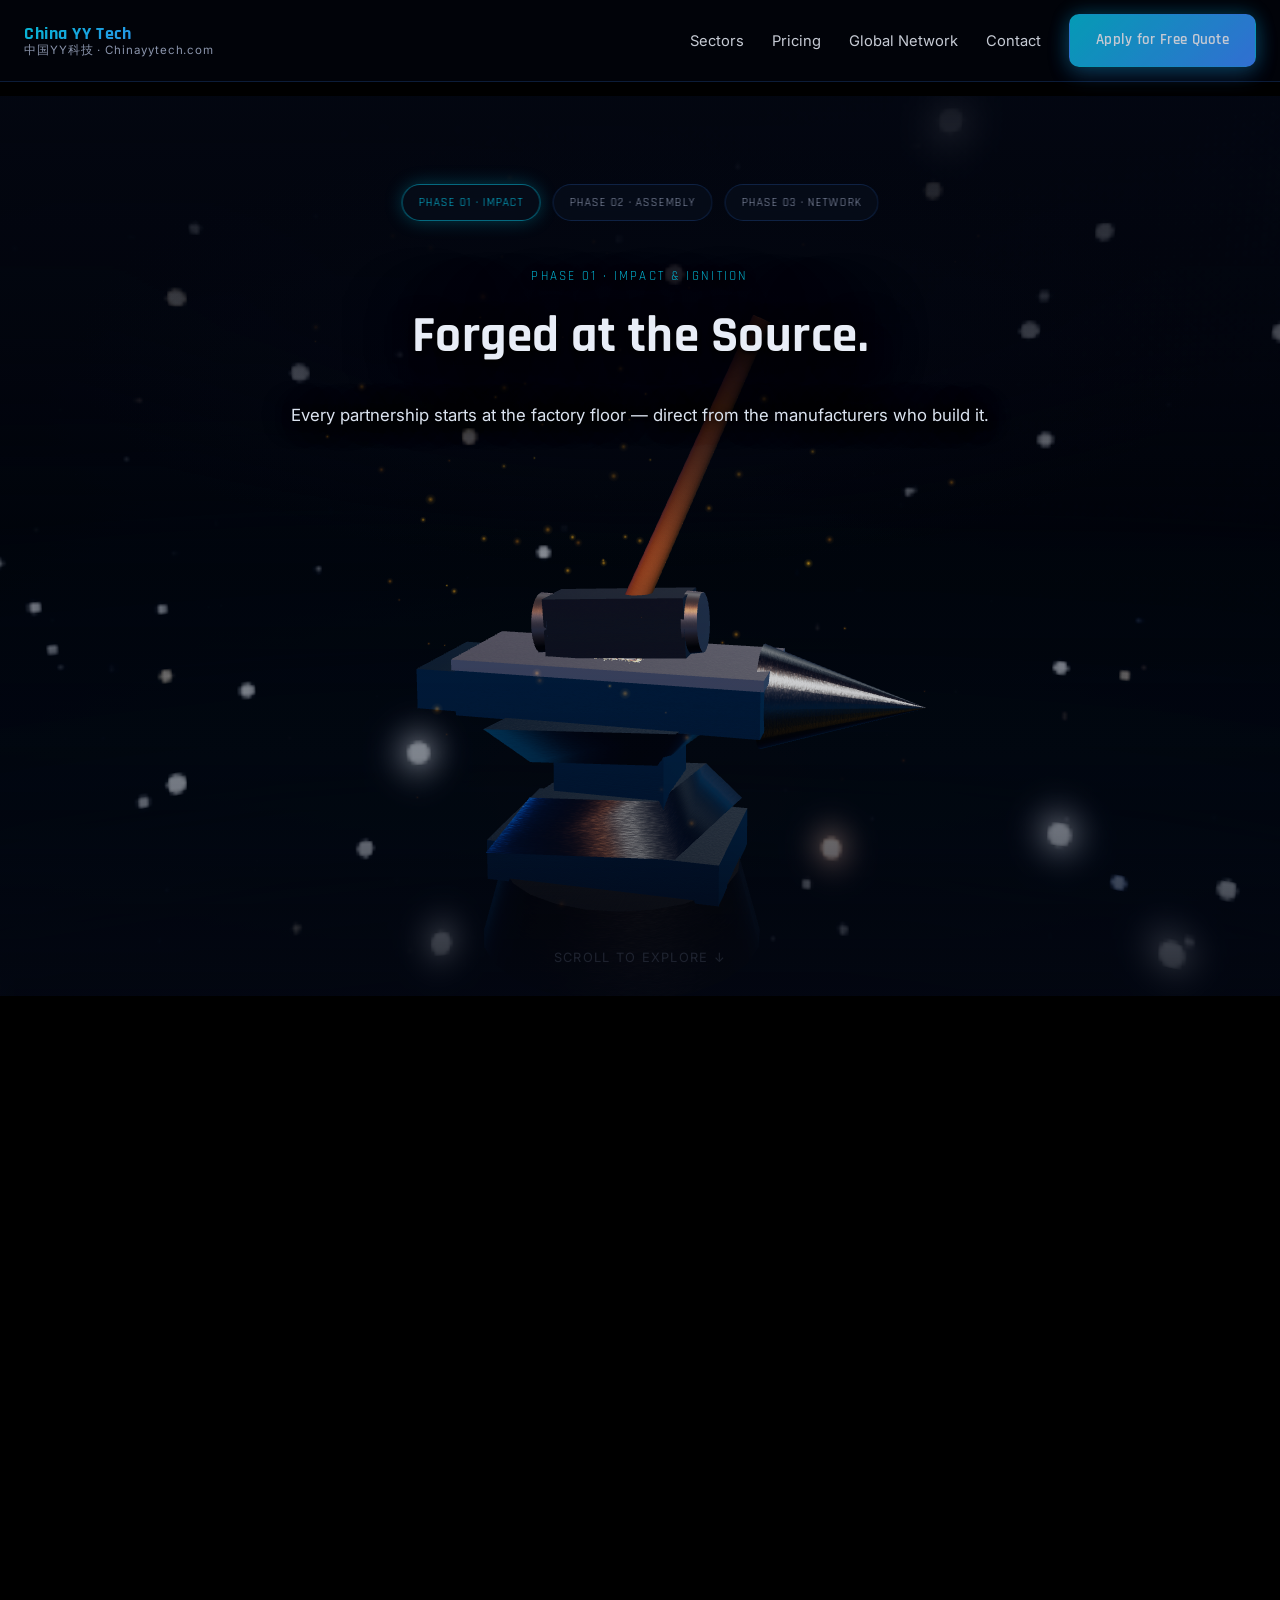
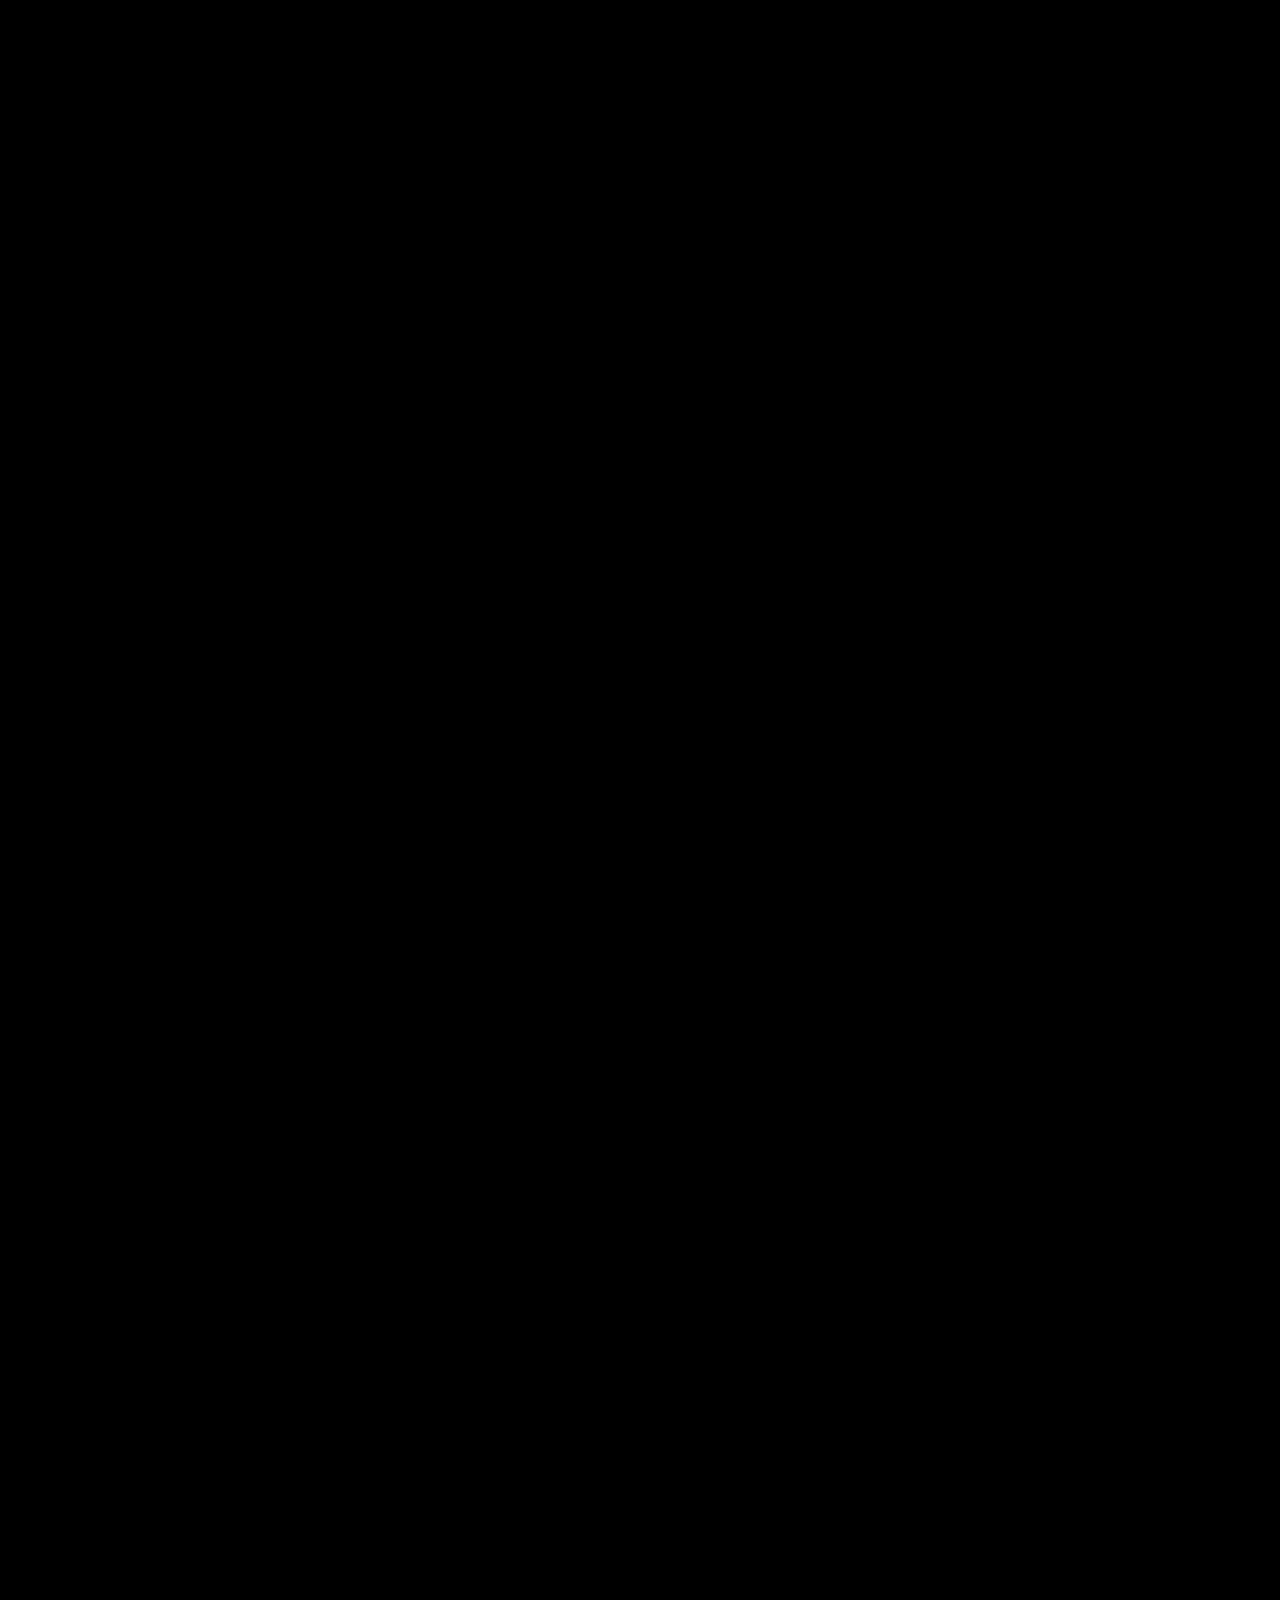
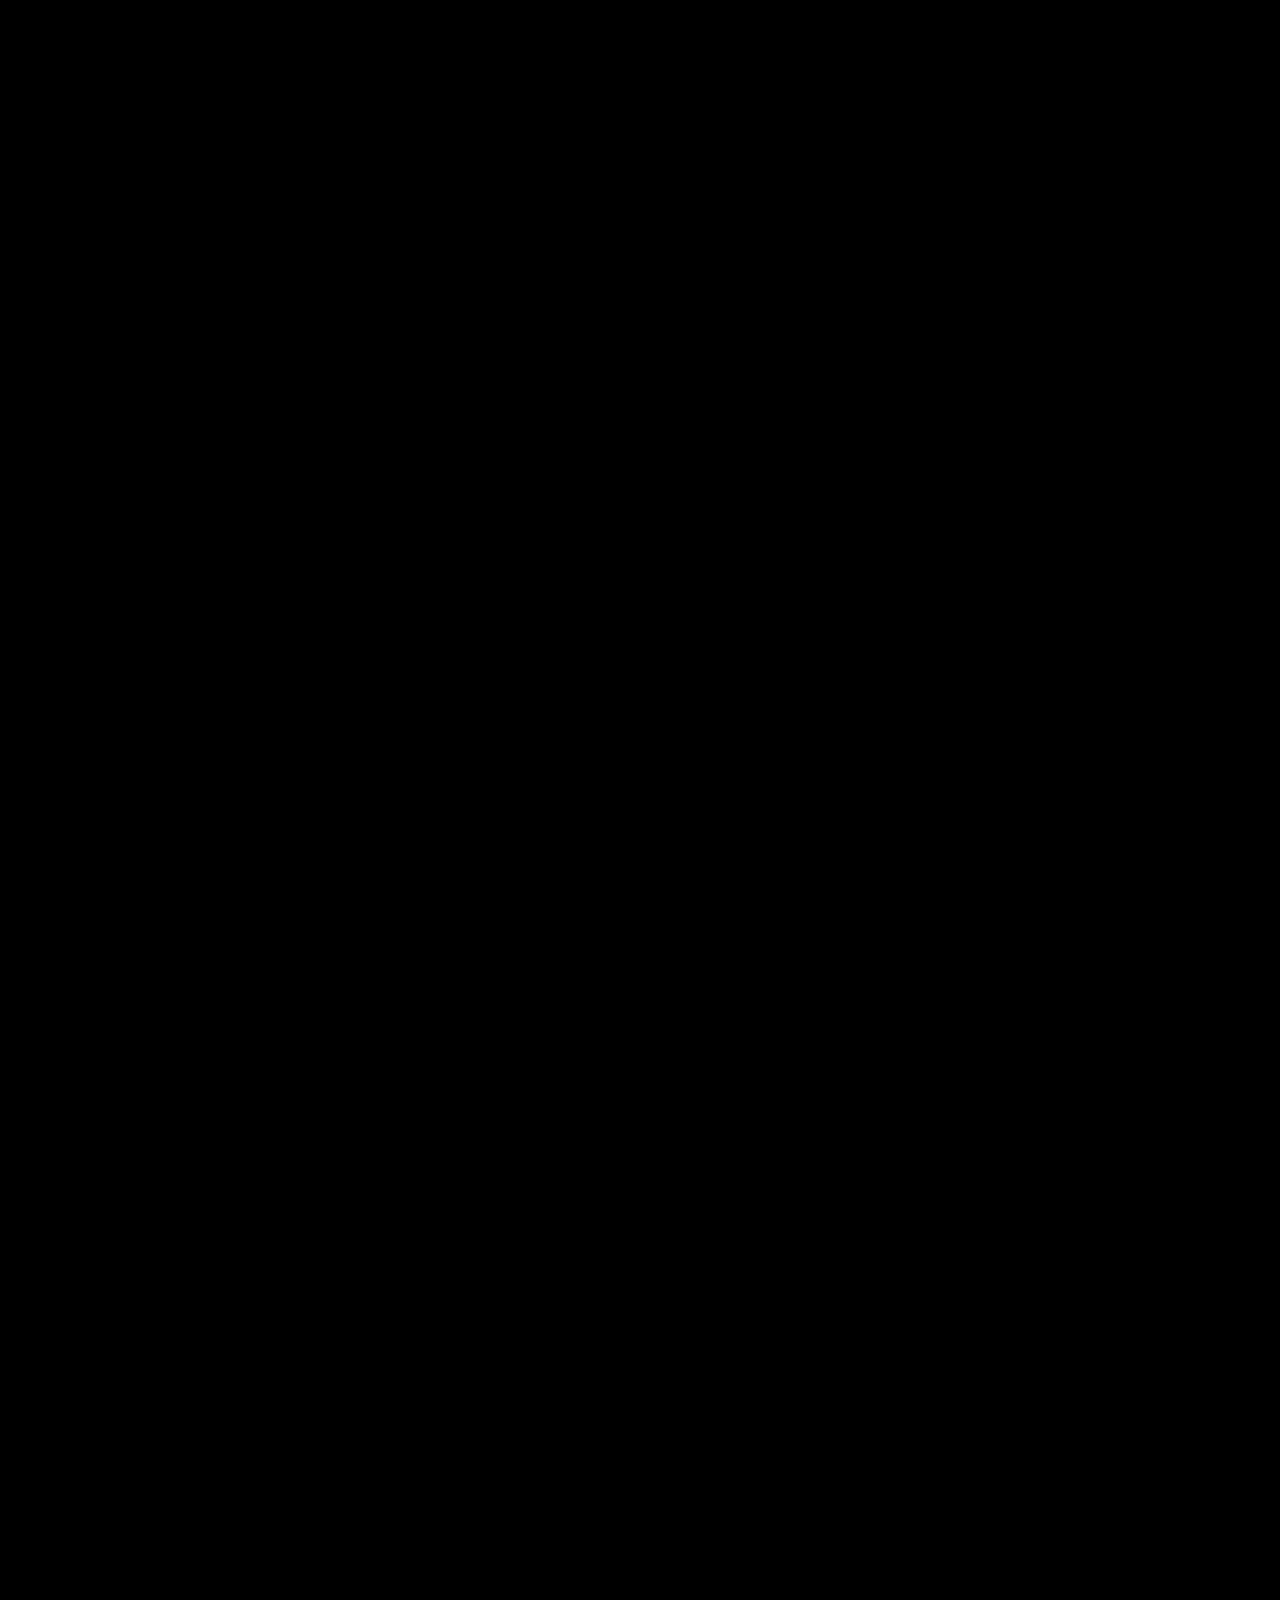
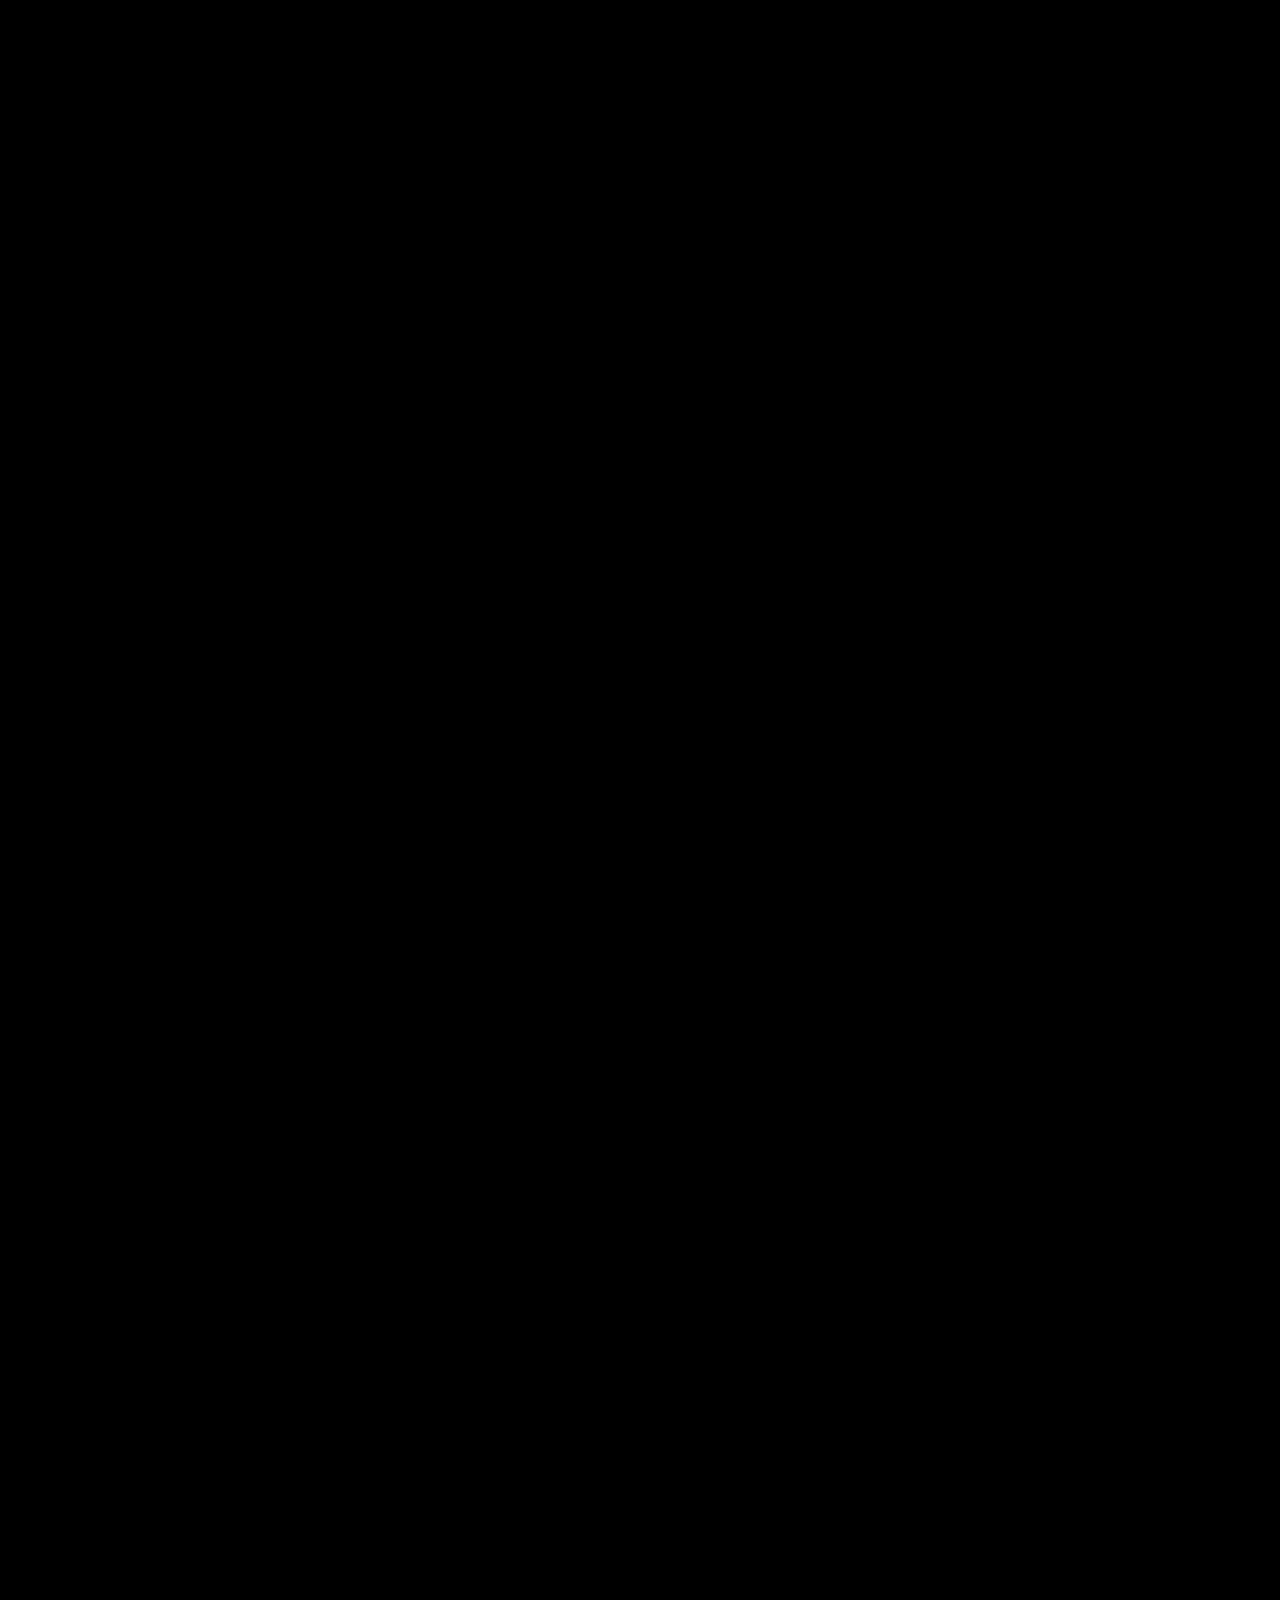
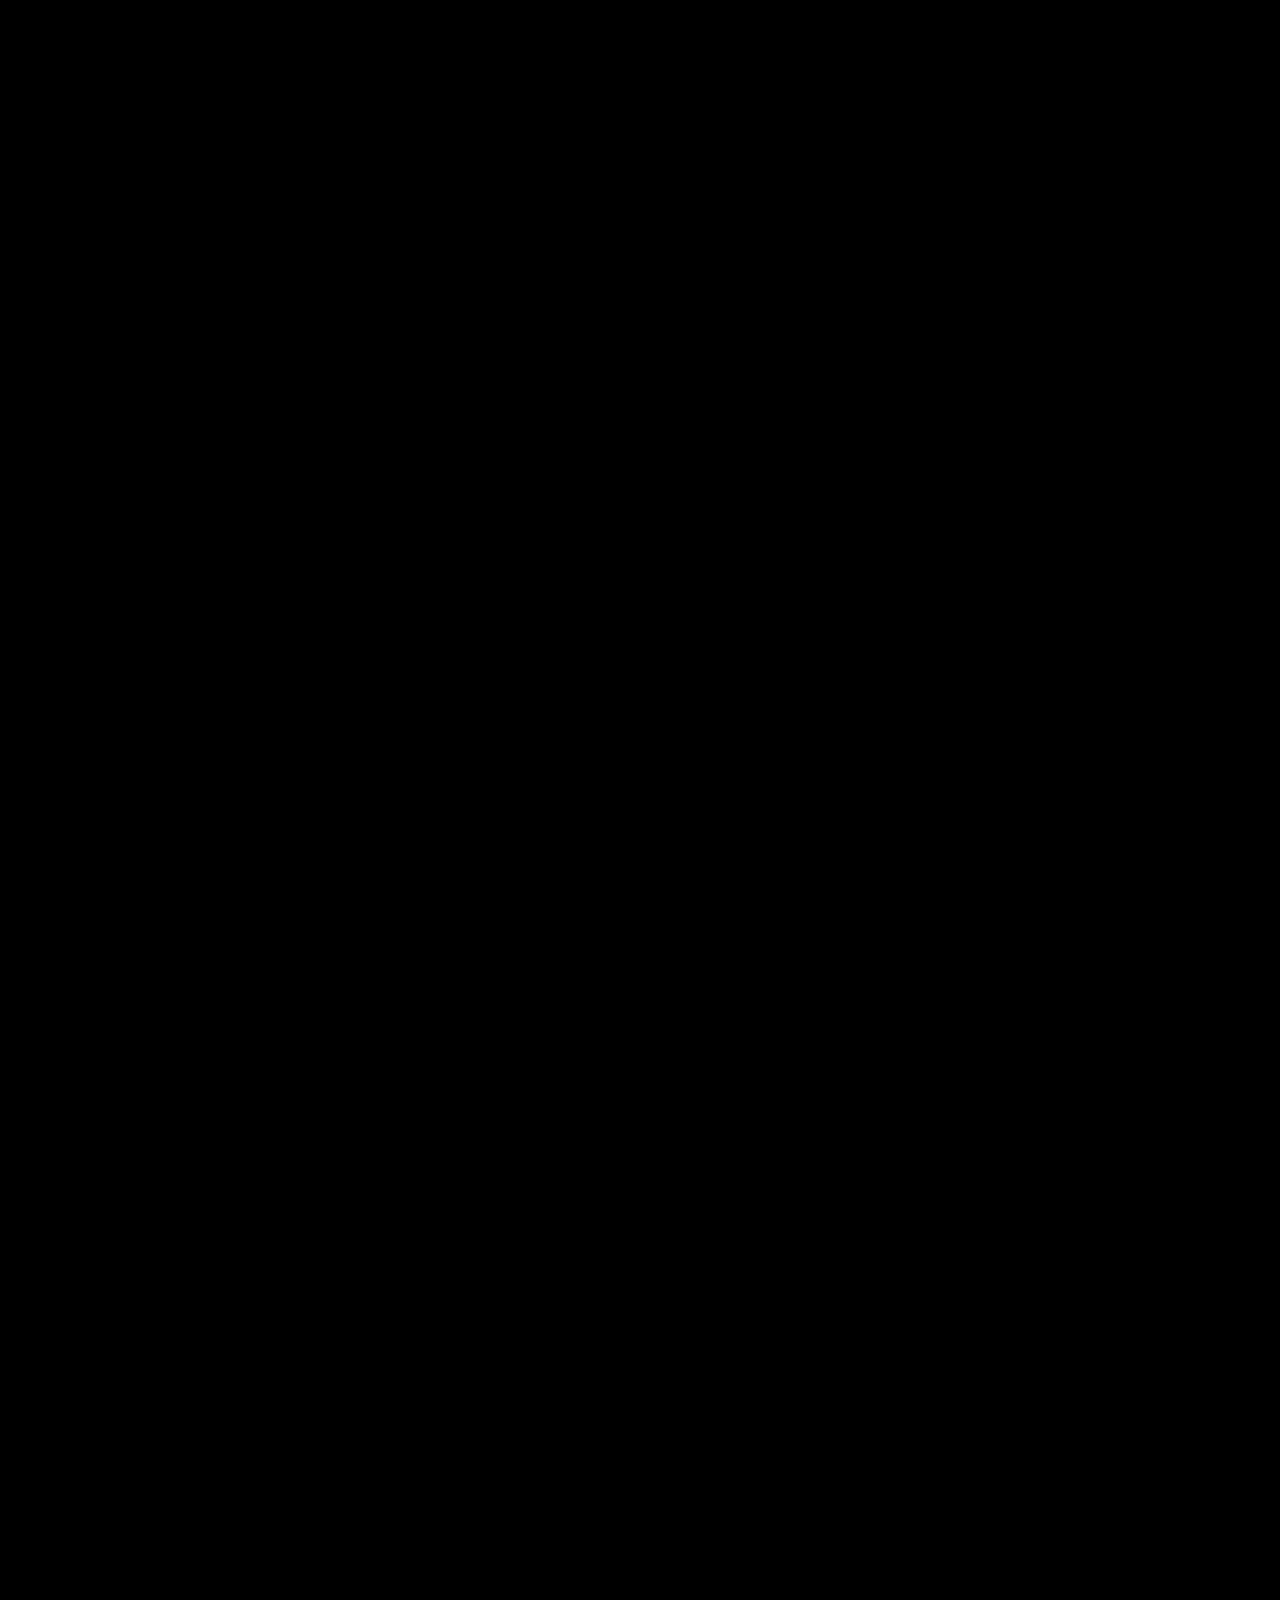
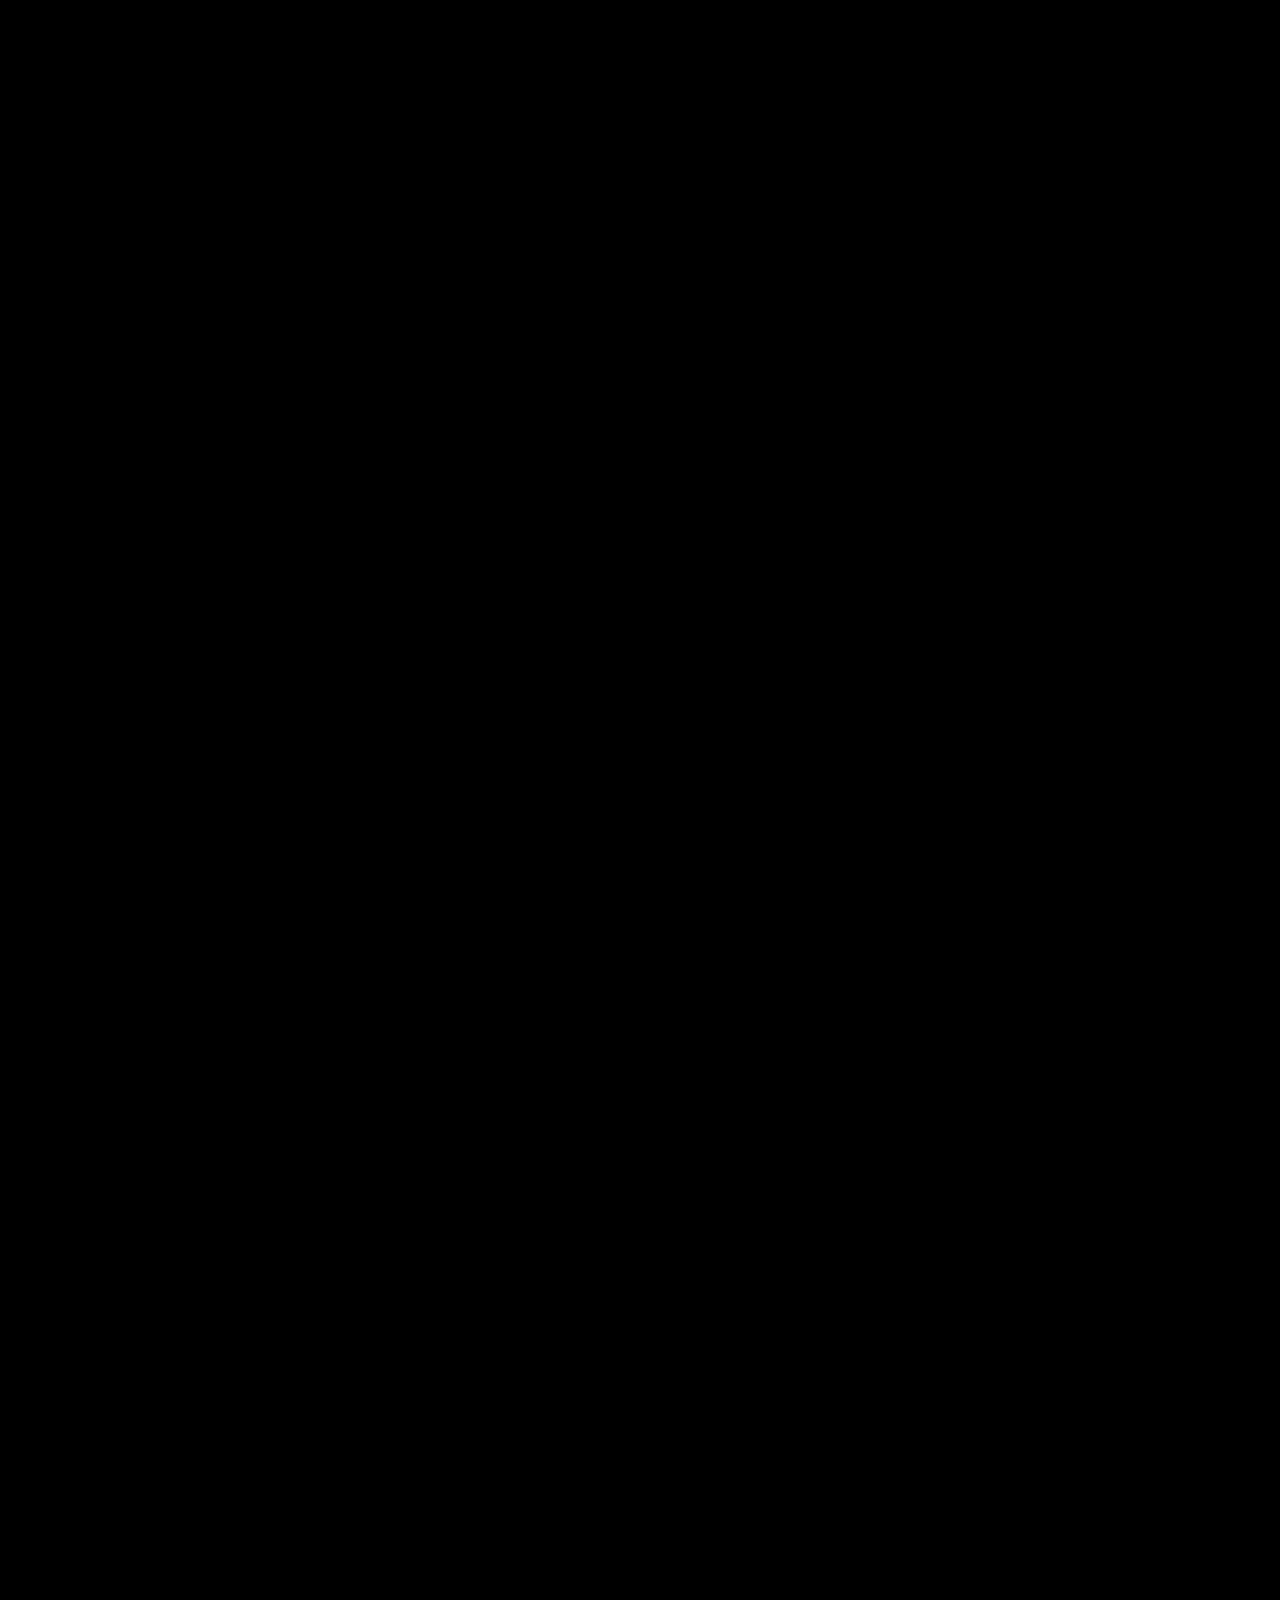
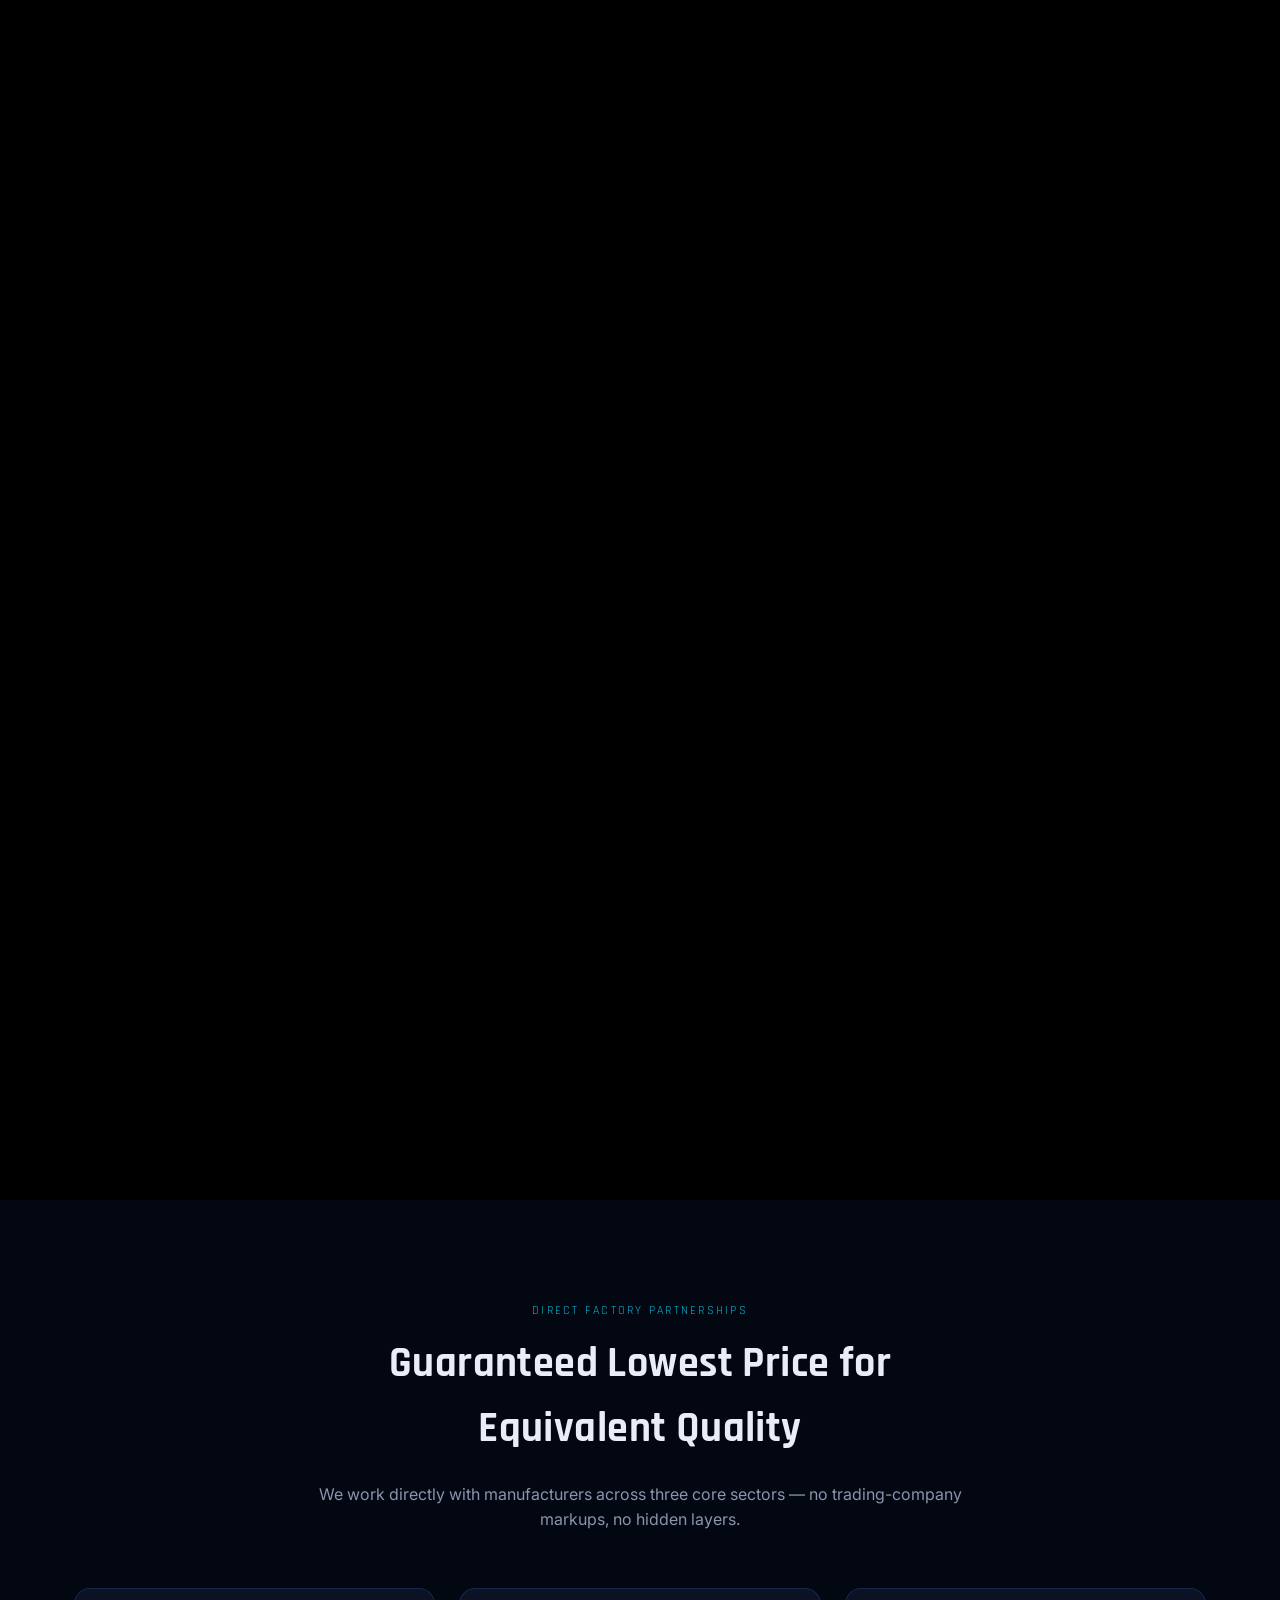
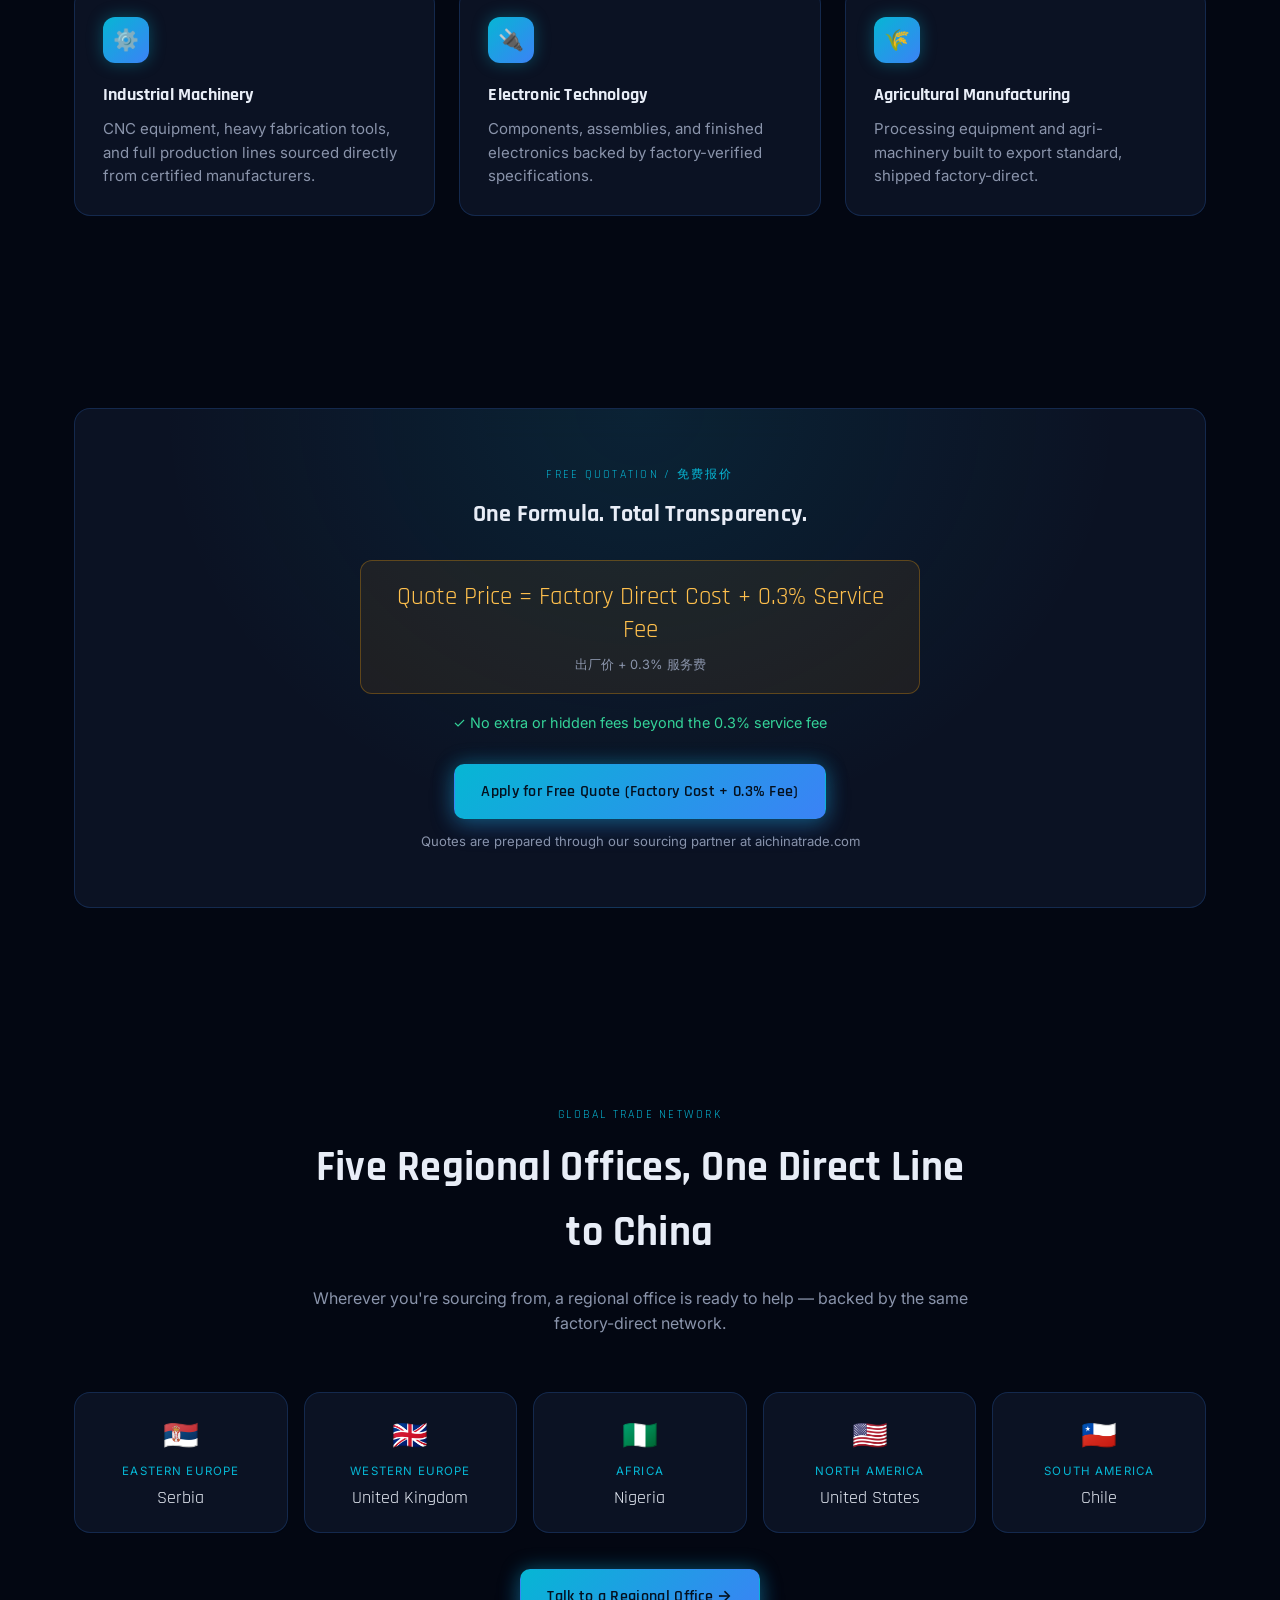
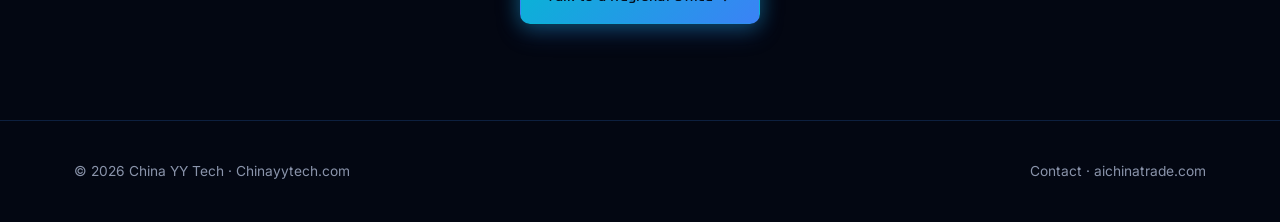
==== index.html @ 6c22951a "Add Google Analytics (GA4 G-EFPZTMKESC) to both pages Placed high in <head>, after charset and viewp" ====
<!doctype html>
<html lang="en">
<head>
<meta charset="utf-8" />
<meta name="viewport" content="width=device-width, initial-scale=1" />
<!-- Google tag (gtag.js) -->
<script async src="https://www.googletagmanager.com/gtag/js?id=G-EFPZTMKESC"></script>
<script>
  window.dataLayer = window.dataLayer || [];
  function gtag(){dataLayer.push(arguments);}
  gtag('js', new Date());

  gtag('config', 'G-EFPZTMKESC');
</script>
<title>China YY Tech | Direct Factory Partnerships, Guaranteed Pricing</title>
<meta name="description" content="China YY Tech connects global buyers directly with Chinese factories across industrial machinery, electronic technology, and agricultural manufacturing — transparent pricing at factory direct cost plus a flat 0.3% service fee." />
<link rel="preconnect" href="https://fonts.googleapis.com" />
<link rel="preconnect" href="https://fonts.gstatic.com" crossorigin />
<link href="https://fonts.googleapis.com/css2?family=Rajdhani:wght@600;700&family=Inter:wght@400;500;600&display=swap" rel="stylesheet" />
<link rel="stylesheet" href="css/style.css?v=__BUILD__" />
</head>
<body>

<nav class="nav">
  <div class="nav__brand">
    <strong>China YY Tech</strong>
    <span>中国YY科技 · Chinayytech.com</span>
  </div>
  <ul class="nav__links">
    <li><a href="#sectors">Sectors</a></li>
    <li><a href="#pricing">Pricing</a></li>
    <li><a href="#network">Global Network</a></li>
    <li><a href="contact.html">Contact</a></li>
    <li><a class="btn btn-glow" href="https://www.aichinatrade.com" rel="noopener">Apply for Free Quote</a></li>
  </ul>
  <button class="nav__toggle" aria-label="Toggle navigation">☰</button>
</nav>

<section class="storyboard">
  <div class="storyboard__stage">
    <canvas id="webgl"></canvas>
    <div class="storyboard__scrim" aria-hidden="true"></div>
    <div class="hud-phases">
      <div class="hud-phase is-active" data-phase="0">Phase 01 · Impact</div>
      <div class="hud-phase" data-phase="1">Phase 02 · Assembly</div>
      <div class="hud-phase" data-phase="2">Phase 03 · Network</div>
    </div>
    <div class="storyboard__overlay">
      <div class="storyboard__caption is-active">
        <div class="eyebrow">Phase 01 · Impact &amp; Ignition</div>
        <h1>Forged at the Source.</h1>
        <p>Every partnership starts at the factory floor — direct from the manufacturers who build it.</p>
      </div>
      <div class="storyboard__caption">
        <div class="eyebrow">Phase 02 · Assembly &amp; Containerization</div>
        <h2>Built, Boxed, Shipped.</h2>
        <p>Precision machinery assembled, containerized, and loaded for export — no middlemen in between.</p>
      </div>
      <div class="storyboard__caption">
        <div class="eyebrow">Phase 03 · Global Trade Network</div>
        <h2>Connected to the World.</h2>
        <p>Five regional offices, one direct line back to the factory — Serbia, UK, Nigeria, USA, Chile.</p>
      </div>
    </div>
    <div class="storyboard__scroll-hint">Scroll to explore ↓</div>
  </div>
</section>

<section id="sectors">
  <div class="container">
    <div class="section-head">
      <span class="eyebrow">Direct Factory Partnerships</span>
      <h2>Guaranteed Lowest Price for Equivalent Quality</h2>
      <p>We work directly with manufacturers across three core sectors — no trading-company markups, no hidden layers.</p>
    </div>
    <div class="grid-3">
      <div class="card glass">
        <div class="icon">⚙️</div>
        <h3>Industrial Machinery</h3>
        <p>CNC equipment, heavy fabrication tools, and full production lines sourced directly from certified manufacturers.</p>
      </div>
      <div class="card glass">
        <div class="icon">🔌</div>
        <h3>Electronic Technology</h3>
        <p>Components, assemblies, and finished electronics backed by factory-verified specifications.</p>
      </div>
      <div class="card glass">
        <div class="icon">🌾</div>
        <h3>Agricultural Manufacturing</h3>
        <p>Processing equipment and agri-machinery built to export standard, shipped factory-direct.</p>
      </div>
    </div>
  </div>
</section>

<section id="pricing">
  <div class="container">
    <div class="pricing glass">
      <span class="eyebrow">Free Quotation / 免费报价</span>
      <h2>One Formula. Total Transparency.</h2>
      <div class="formula">
        Quote Price = Factory Direct Cost + 0.3% Service Fee
        <small>出厂价 + 0.3% 服务费</small>
      </div>
      <div class="no-hidden">✓ No extra or hidden fees beyond the 0.3% service fee</div>
      <div class="cta-row">
        <div class="tooltip-wrap">
          <a class="btn btn-glow" href="https://www.aichinatrade.com" rel="noopener">
            Apply for Free Quote (Factory Cost + 0.3% Fee)
          </a>
          <span class="tooltip-bubble">100% Free Quote · Factory Direct Cost + 0.3% Service Fee · No Hidden Charges</span>
        </div>
        <span class="cta-note">Quotes are prepared through our sourcing partner at aichinatrade.com</span>
      </div>
    </div>
  </div>
</section>

<section id="network">
  <div class="container">
    <div class="section-head">
      <span class="eyebrow">Global Trade Network</span>
      <h2>Five Regional Offices, One Direct Line to China</h2>
      <p>Wherever you're sourcing from, a regional office is ready to help — backed by the same factory-direct network.</p>
    </div>
    <div class="network">
      <a class="office glass" href="contact.html"><div class="flag">🇷🇸</div><div class="region">Eastern Europe</div><div class="place">Serbia</div></a>
      <a class="office glass" href="contact.html"><div class="flag">🇬🇧</div><div class="region">Western Europe</div><div class="place">United Kingdom</div></a>
      <a class="office glass" href="contact.html"><div class="flag">🇳🇬</div><div class="region">Africa</div><div class="place">Nigeria</div></a>
      <a class="office glass" href="contact.html"><div class="flag">🇺🇸</div><div class="region">North America</div><div class="place">United States</div></a>
      <a class="office glass" href="contact.html"><div class="flag">🇨🇱</div><div class="region">South America</div><div class="place">Chile</div></a>
    </div>
    <div style="text-align:center; margin-top: 36px;">
      <a class="btn btn-glow" href="contact.html">Talk to a Regional Office →</a>
    </div>
  </div>
</section>

<footer>
  <div class="container">
    <span>© <span id="year"></span> China YY Tech · Chinayytech.com</span>
    <span><a href="contact.html">Contact</a> · <a href="https://www.aichinatrade.com" rel="noopener">aichinatrade.com</a></span>
  </div>
</footer>

<script type="module" src="js/main.js?v=__BUILD__"></script>
</body>
</html>
---- css/style.css ----
:root {
  --bg: #030712;
  --bg-elevated: #0a1120;
  --glass: rgba(15, 23, 42, 0.75);
  --glass-light: rgba(15, 23, 42, 0.5);
  --border: rgba(59, 130, 246, 0.2);
  --border-hover: rgba(6, 182, 212, 0.55);
  --text: #e8edf7;
  --text-dim: #8a94ab;
  --blue: #3b82f6;
  --cyan: #06b6d4;
  --gold: #f59e0b;
  --gold-bright: #ffc04d;
  --ok: #34d399;
  --max-w: 1180px;
  --font-display: "Rajdhani", "Inter", sans-serif;
  --font-body: "Inter", -apple-system, BlinkMacSystemFont, sans-serif;
}

* { box-sizing: border-box; }

html { scroll-behavior: smooth; }

body {
  margin: 0;
  background: var(--bg);
  color: var(--text);
  font-family: var(--font-body);
  line-height: 1.55;
  -webkit-font-smoothing: antialiased;
}

h1, h2, h3, h4 {
  font-family: var(--font-display);
  font-weight: 700;
  letter-spacing: 0.01em;
  margin: 0 0 0.5em;
  color: var(--text);
}

p { margin: 0 0 1em; color: var(--text-dim); }

a { color: var(--cyan); text-decoration: none; }

img, canvas { display: block; max-width: 100%; }

.container {
  max-width: var(--max-w);
  margin: 0 auto;
  padding: 0 24px;
}

/* ---------- Glass primitive ---------- */
.glass {
  background: var(--glass);
  border: 1px solid var(--border);
  border-radius: 16px;
  backdrop-filter: blur(16px);
  -webkit-backdrop-filter: blur(16px);
  transition: border-color 0.2s ease, box-shadow 0.2s ease, transform 0.2s ease;
}
.glass:hover {
  border-color: var(--border-hover);
  box-shadow: 0 0 32px rgba(6, 182, 212, 0.12);
}

/* ---------- Nav ---------- */
.nav {
  position: fixed;
  top: 0;
  left: 0;
  right: 0;
  z-index: 50;
  display: flex;
  align-items: center;
  justify-content: space-between;
  padding: 14px 24px;
  background: rgba(3, 7, 18, 0.55);
  border-bottom: 1px solid var(--border);
  backdrop-filter: blur(18px);
  -webkit-backdrop-filter: blur(18px);
}

.nav__brand {
  display: flex;
  flex-direction: column;
  line-height: 1.1;
  color: var(--text);
}
.nav__brand strong {
  font-family: var(--font-display);
  font-size: 1.15rem;
  letter-spacing: 0.03em;
  background: linear-gradient(135deg, var(--cyan), var(--blue));
  -webkit-background-clip: text;
  background-clip: text;
  color: transparent;
}
.nav__brand span { font-size: 0.72rem; color: var(--text-dim); letter-spacing: 0.08em; }

.nav__links {
  display: flex;
  align-items: center;
  gap: 28px;
  list-style: none;
  margin: 0;
  padding: 0;
}
.nav__links a {
  color: var(--text);
  font-size: 0.92rem;
  opacity: 0.85;
}
.nav__links a:hover { opacity: 1; color: var(--cyan); }

.nav__toggle {
  display: none;
  background: none;
  border: 1px solid var(--border);
  border-radius: 8px;
  color: var(--text);
  padding: 8px 10px;
  cursor: pointer;
}

@media (max-width: 860px) {
  .nav__links {
    position: fixed;
    inset: 64px 16px auto 16px;
    flex-direction: column;
    align-items: flex-start;
    gap: 18px;
    background: var(--glass);
    border: 1px solid var(--border);
    border-radius: 12px;
    padding: 20px;
    backdrop-filter: blur(20px);
    transform: translateY(-12px);
    opacity: 0;
    pointer-events: none;
    transition: 0.2s ease;
  }
  .nav__links.is-open {
    transform: translateY(0);
    opacity: 1;
    pointer-events: auto;
  }
  .nav__toggle { display: inline-flex; }
}

/* ---------- Buttons ---------- */
.btn {
  display: inline-flex;
  align-items: center;
  gap: 8px;
  padding: 14px 26px;
  border-radius: 10px;
  font-family: var(--font-display);
  font-weight: 600;
  font-size: 0.98rem;
  letter-spacing: 0.02em;
  cursor: pointer;
  border: 1px solid transparent;
  transition: transform 0.15s ease, box-shadow 0.15s ease;
}
.btn:hover { transform: translateY(-1px); }
.btn-glow {
  background: linear-gradient(135deg, var(--cyan), var(--blue));
  color: #04101f;
  box-shadow: 0 0 20px rgba(6, 182, 212, 0.35), 0 8px 24px rgba(59, 130, 246, 0.25);
}
.btn-glow:hover { box-shadow: 0 0 32px rgba(6, 182, 212, 0.55), 0 10px 30px rgba(59, 130, 246, 0.4); }
.btn-ghost {
  background: rgba(255,255,255,0.03);
  border-color: var(--border);
  color: var(--text);
}
.btn-ghost:hover { border-color: var(--border-hover); color: var(--cyan); }

.tooltip-wrap { position: relative; display: inline-flex; }
.tooltip-wrap .tooltip-bubble {
  position: absolute;
  bottom: calc(100% + 10px);
  left: 50%;
  transform: translateX(-50%) translateY(4px);
  background: var(--bg-elevated);
  border: 1px solid var(--border);
  color: var(--text);
  font-family: var(--font-body);
  font-weight: 400;
  font-size: 0.8rem;
  white-space: nowrap;
  padding: 8px 12px;
  border-radius: 8px;
  opacity: 0;
  pointer-events: none;
  transition: 0.15s ease;
}
.tooltip-wrap:hover .tooltip-bubble { opacity: 1; transform: translateX(-50%) translateY(0); }

/* ---------- Storyboard / 3D hero ---------- */
.storyboard {
  /* Scroll length sets playback speed: this height minus one viewport is the
     whole three-phase timeline. 320vh gave each phase only ~73vh, far too fast. */
  position: relative;
  height: 1200vh;
  background: #000;
}
@media (max-width: 820px) {
  .storyboard { height: 820vh; }
}
.storyboard__stage {
  position: sticky;
  top: 0;
  height: 100vh;
  width: 100%;
  overflow: hidden;
  /* Base layer under the canvas: the stage still reads as designed if WebGL never paints. */
  background:
    radial-gradient(ellipse 70% 50% at 50% 78%, rgba(245, 158, 11, 0.18), transparent 70%),
    radial-gradient(ellipse 80% 60% at 20% 30%, rgba(30, 95, 168, 0.35), transparent 70%),
    linear-gradient(180deg, #02040a 0%, #061024 45%, #0d2c4d 72%, #02040a 100%);
}
#webgl { position: absolute; inset: 0; width: 100%; height: 100%; z-index: 0; }
.no-webgl #webgl { display: none; }

/* Vignette between the 3D scene and the copy. The subject is framed low, this
   darkens the upper band so the headline always has contrast behind it. */
.storyboard__scrim {
  position: absolute;
  inset: 0;
  z-index: 1;
  pointer-events: none;
  background:
    radial-gradient(ellipse 62% 34% at 50% 28%, rgba(3, 7, 18, 0.78), transparent 72%),
    linear-gradient(
      180deg,
      rgba(3, 7, 18, 0.9) 0%,
      rgba(3, 7, 18, 0.58) 26%,
      rgba(3, 7, 18, 0.06) 50%,
      rgba(3, 7, 18, 0.34) 80%,
      rgba(3, 7, 18, 0.82) 100%
    );
}

.storyboard__overlay {
  position: absolute;
  inset: 0;
  z-index: 2;
  text-align: center;
  pointer-events: none;
}
/* Explicit top/left rather than flex centring: these are absolutely positioned,
   so relying on the parent's justify-content would be fragile. */
.storyboard__caption {
  position: absolute;
  top: clamp(132px, 19vh, 210px);
  left: 50%;
  transform: translateX(-50%);
  width: min(720px, calc(100% - 40px));
  opacity: 0;
  transition: opacity 0.4s ease;
}
.storyboard__caption.is-active { opacity: 1; }
.storyboard__caption .eyebrow {
  color: var(--cyan);
  font-family: var(--font-display);
  letter-spacing: 0.18em;
  font-size: 0.8rem;
  text-transform: uppercase;
  margin-bottom: 10px;
  text-shadow: 0 2px 10px rgba(0, 0, 0, 0.9);
}
.storyboard__caption h1, .storyboard__caption h2 {
  font-size: clamp(1.8rem, 5vw, 3.2rem);
  text-shadow:
    0 2px 4px rgba(0, 0, 0, 0.92),
    0 6px 26px rgba(0, 0, 0, 0.85),
    0 0 70px rgba(0, 0, 0, 0.6);
}
.storyboard__caption p {
  color: #dbe3f0;
  font-size: 1.05rem;
  text-shadow: 0 2px 10px rgba(0, 0, 0, 0.95), 0 0 30px rgba(0, 0, 0, 0.8);
}

.storyboard__scroll-hint {
  position: absolute;
  bottom: 28px;
  left: 50%;
  transform: translateX(-50%);
  color: var(--text-dim);
  font-size: 0.8rem;
  letter-spacing: 0.1em;
  text-transform: uppercase;
  opacity: 0.7;
  animation: bob 2s ease-in-out infinite;
}
@keyframes bob { 0%,100% { transform: translate(-50%,0); } 50% { transform: translate(-50%,8px); } }

/* ---------- HUD phase indicator ---------- */
.hud-phases {
  position: absolute;
  top: 88px;
  left: 50%;
  transform: translateX(-50%);
  z-index: 3;
  display: flex;
  gap: 12px;
  pointer-events: none;
}
@media (max-width: 560px) {
  .hud-phases { gap: 6px; }
  .hud-phase { padding: 6px 10px; font-size: 0.66rem; }
}
.hud-phase {
  padding: 8px 16px;
  border-radius: 999px;
  font-family: var(--font-display);
  font-size: 0.78rem;
  letter-spacing: 0.08em;
  text-transform: uppercase;
  color: var(--text-dim);
  border: 1px solid var(--border);
  background: rgba(10, 17, 32, 0.55);
  backdrop-filter: blur(10px);
  transition: 0.3s ease;
}
.hud-phase.is-active {
  color: var(--cyan);
  border-color: var(--border-hover);
  box-shadow: 0 0 18px rgba(6, 182, 212, 0.3);
}

/* ---------- Sections ---------- */
section { padding: 96px 0; position: relative; }
.section-head { max-width: 680px; margin: 0 auto 56px; text-align: center; }
.section-head .eyebrow {
  display: inline-block;
  color: var(--cyan);
  font-family: var(--font-display);
  letter-spacing: 0.18em;
  font-size: 0.78rem;
  text-transform: uppercase;
  margin-bottom: 12px;
}
.section-head h2 { font-size: clamp(1.8rem, 3.6vw, 2.6rem); }

.grid-3 {
  display: grid;
  grid-template-columns: repeat(3, 1fr);
  gap: 24px;
}
@media (max-width: 860px) { .grid-3 { grid-template-columns: 1fr; } }

.card {
  padding: 28px;
}
.card .icon {
  width: 46px; height: 46px;
  border-radius: 12px;
  background: linear-gradient(135deg, var(--cyan), var(--blue));
  display: flex; align-items: center; justify-content: center;
  margin-bottom: 18px;
  font-size: 1.3rem;
  box-shadow: 0 0 16px rgba(6, 182, 212, 0.35);
}
.card h3 { font-size: 1.15rem; margin-bottom: 8px; }
.card p { margin: 0; font-size: 0.94rem; }

/* Symmetry here is structural: flex column + align-items center means every child
   is centred on the same axis and gets identical left/right space at any width. */
.pricing {
  background: radial-gradient(ellipse at top, rgba(6, 182, 212, 0.1), transparent 60%), var(--glass);
  padding: 56px 40px;
  display: flex;
  flex-direction: column;
  align-items: center;
  text-align: center;
}
.pricing > * { margin-left: auto; margin-right: auto; }
.pricing .eyebrow {
  display: block;
  color: var(--cyan);
  font-family: var(--font-display);
  letter-spacing: 0.18em;
  font-size: 0.78rem;
  text-transform: uppercase;
  margin: 0 auto 12px;
}
.pricing h2 { margin: 0 auto 26px; }
.pricing .formula {
  font-family: var(--font-display);
  font-size: clamp(1.05rem, 2.2vw, 1.55rem);
  line-height: 1.35;
  color: var(--gold-bright);
  background: rgba(245, 158, 11, 0.08);
  border: 1px solid rgba(245, 158, 11, 0.3);
  border-radius: 12px;
  padding: 20px 28px;
  width: 100%;
  max-width: 560px;
  margin: 0 auto 18px;
  text-align: center;
}
.pricing .formula small {
  display: block;
  font-family: var(--font-body);
  color: var(--text-dim);
  font-size: 0.8rem;
  margin-top: 8px;
  font-weight: 400;
}
.pricing .no-hidden {
  display: flex;
  align-items: center;
  justify-content: center;
  gap: 8px;
  color: var(--ok);
  font-size: 0.9rem;
  margin: 0 auto 30px;
  text-align: center;
}
.pricing .cta-row {
  display: flex;
  flex-direction: column;
  align-items: center;
  gap: 12px;
  width: 100%;
  margin: 0 auto;
}
.pricing .cta-note { font-size: 0.82rem; color: var(--text-dim); margin: 0 auto; max-width: 460px; }

@media (max-width: 640px) {
  .pricing { padding: 40px 20px; border-radius: 16px; }
  .pricing .formula { padding: 16px 18px; }
  .pricing .cta-row .btn { width: 100%; justify-content: center; text-align: center; }
}

.network {
  display: grid;
  grid-template-columns: repeat(5, 1fr);
  gap: 16px;
}
@media (max-width: 960px) { .network { grid-template-columns: repeat(2, 1fr); } }
@media (max-width: 560px) { .network { grid-template-columns: 1fr; } }
.network .office {
  display: block;
  padding: 20px;
  text-align: center;
  color: var(--text);
}
.network .office .flag { font-size: 1.8rem; margin-bottom: 6px; }
.network .office .region { font-size: 0.72rem; letter-spacing: 0.1em; text-transform: uppercase; color: var(--cyan); }
.network .office .place { font-family: var(--font-display); font-size: 1.1rem; margin-top: 4px; }

footer {
  border-top: 1px solid var(--border);
  padding: 40px 0;
  color: var(--text-dim);
  font-size: 0.86rem;
}
footer .container { display: flex; justify-content: space-between; align-items: center; flex-wrap: wrap; gap: 12px; }
footer a { color: var(--text-dim); }
footer a:hover { color: var(--cyan); }

/* ---------- Contact page ---------- */
.page-header { padding: 160px 0 60px; text-align: center; }
.page-header .eyebrow { color: var(--cyan); font-family: var(--font-display); letter-spacing: 0.18em; font-size: 0.8rem; text-transform: uppercase; }
.page-header h1 { font-size: clamp(2rem, 4.5vw, 3rem); }

.contact-layout {
  display: grid;
  grid-template-columns: 1fr 1.1fr;
  gap: 40px;
  align-items: start;
}
@media (max-width: 900px) { .contact-layout { grid-template-columns: 1fr; } }

.offices-list { display: flex; flex-direction: column; gap: 14px; }
.offices-list .card { display: flex; align-items: center; gap: 16px; padding: 20px; text-align: left; }
.offices-list .card .icon { margin-bottom: 0; flex-shrink: 0; background: none; box-shadow: none; font-size: 1.8rem; width: auto; height: auto; }
.offices-list .card h3 { margin-bottom: 2px; }
.offices-list .card p { margin: 0; }

.form-card { overflow: hidden; }

form.contact-form {
  padding: 32px;
  display: flex;
  flex-direction: column;
  gap: 18px;
}
.field { display: flex; flex-direction: column; gap: 6px; }
.field label { font-size: 0.86rem; color: var(--text-dim); }
.field input, .field select, .field textarea {
  background: rgba(3, 7, 18, 0.6);
  border: 1px solid var(--border);
  border-radius: 8px;
  padding: 12px 14px;
  color: var(--text);
  font-family: var(--font-body);
  font-size: 0.95rem;
}
.field input:focus, .field select:focus, .field textarea:focus {
  outline: none;
  border-color: var(--border-hover);
  box-shadow: 0 0 0 3px rgba(6, 182, 212, 0.15);
}
.field textarea { min-height: 120px; resize: vertical; }
.hp-field { position: absolute; left: -9999px; opacity: 0; }

.form-note { font-size: 0.82rem; color: var(--text-dim); margin: 0; }

.form-success {
  padding: 64px 32px;
  text-align: center;
}
.form-success__mark {
  width: 64px;
  height: 64px;
  margin: 0 auto 20px;
  border-radius: 50%;
  display: flex;
  align-items: center;
  justify-content: center;
  font-size: 1.9rem;
  color: #04101f;
  background: linear-gradient(135deg, #6ee7b7, var(--ok));
  box-shadow: 0 0 30px rgba(52, 211, 153, 0.45);
}
.form-success h2 { font-size: 1.6rem; margin-bottom: 10px; }
.form-success p { max-width: 380px; margin: 0 auto; }

/* ---------- WeChat Work card ---------- */
.wecom {
  display: flex;
  align-items: center;
  gap: 26px;
  padding: 26px;
  margin-top: 22px;
}
.wecom__qr {
  flex: 0 0 160px;
  width: 160px;
  height: 160px;
  padding: 10px;
  border-radius: 12px;
  background: #fff;
  line-height: 0;
}
.wecom__qr img { width: 100%; height: 100%; display: block; }
.wecom__body { min-width: 0; }
.wecom__tag {
  display: block;
  color: var(--cyan);
  font-family: var(--font-display);
  letter-spacing: 0.14em;
  font-size: 0.74rem;
  text-transform: uppercase;
  margin-bottom: 6px;
}
.wecom__body h3 { font-size: 1.2rem; margin-bottom: 8px; }
.wecom__body p { font-size: 0.9rem; margin-bottom: 16px; }

@media (max-width: 640px) {
  .wecom { flex-direction: column; align-items: flex-start; gap: 18px; }
  .wecom__qr { align-self: center; }
  .wecom .btn { width: 100%; justify-content: center; }
}

.form-error {
  background: rgba(239, 68, 68, 0.1);
  border: 1px solid rgba(239, 68, 68, 0.4);
  border-radius: 10px;
  padding: 12px 14px;
  color: #fca5a5;
  font-size: 0.86rem;
  margin: 0;
}
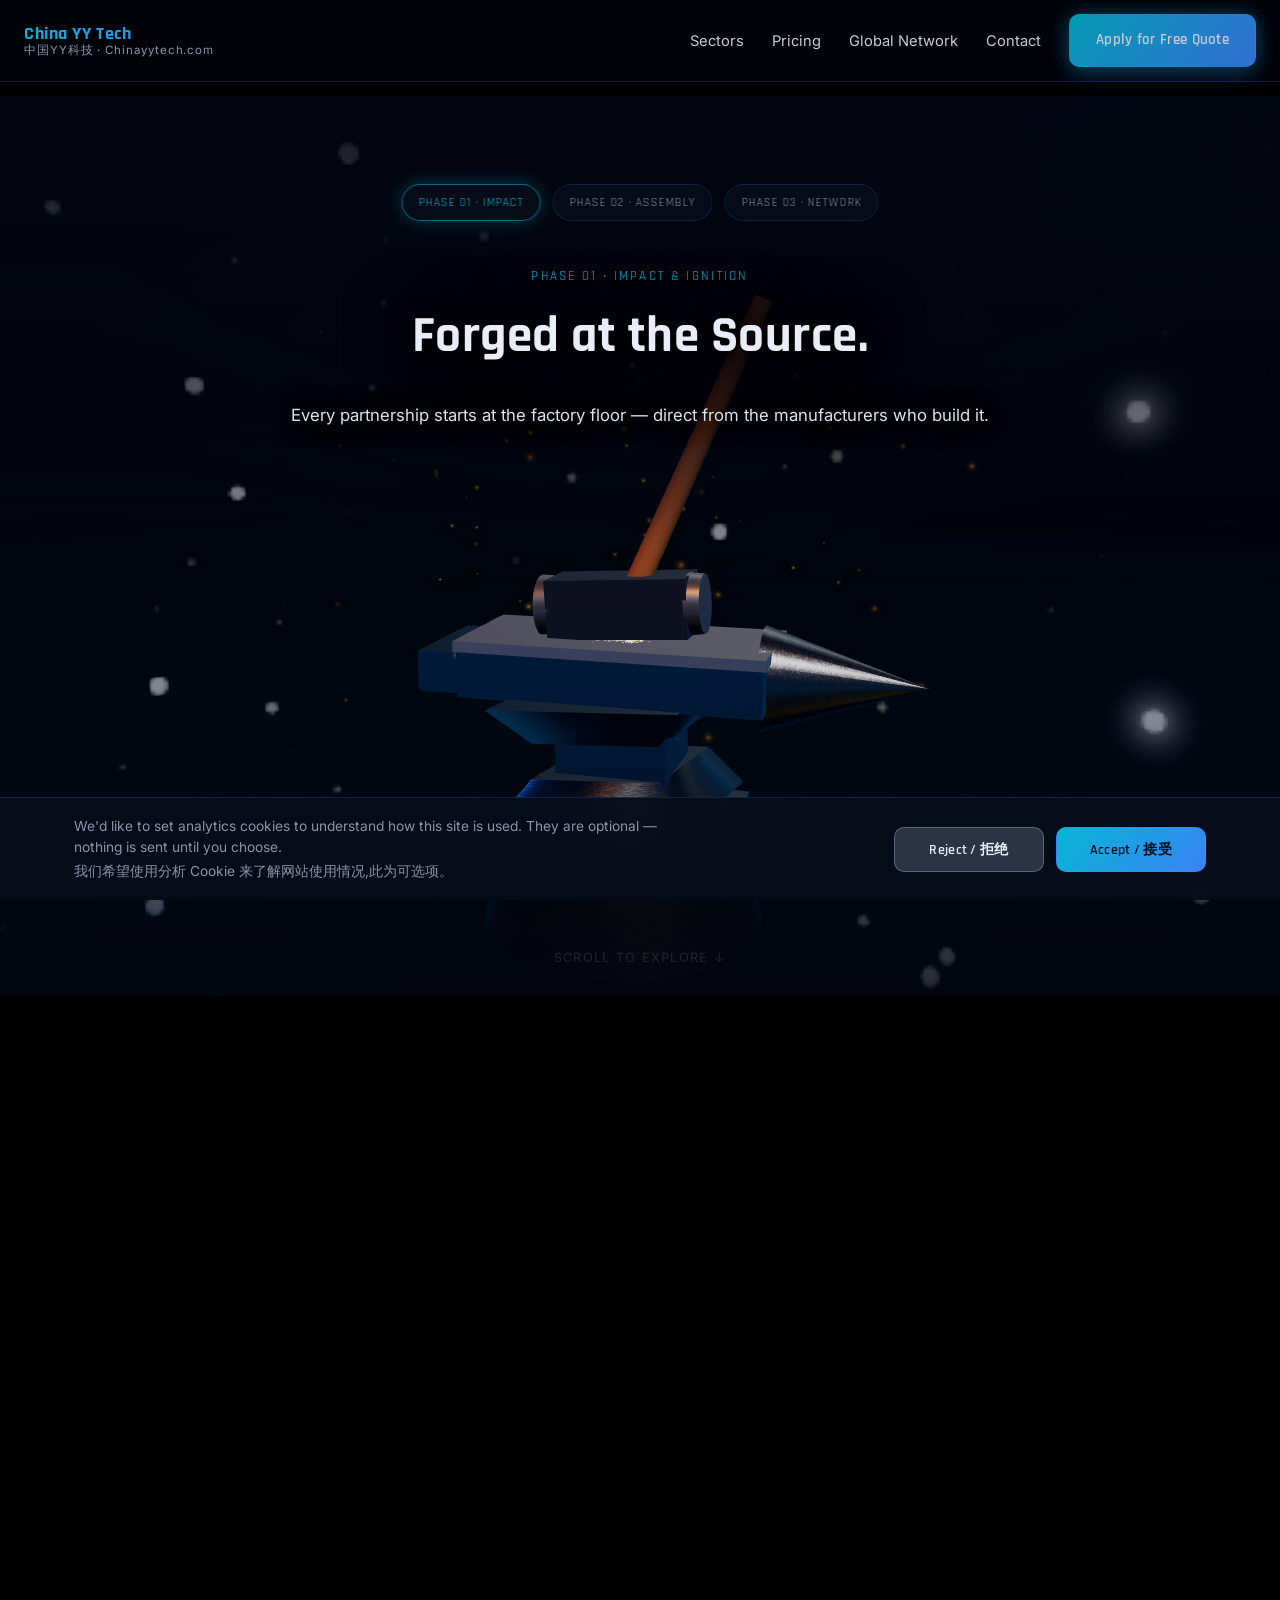
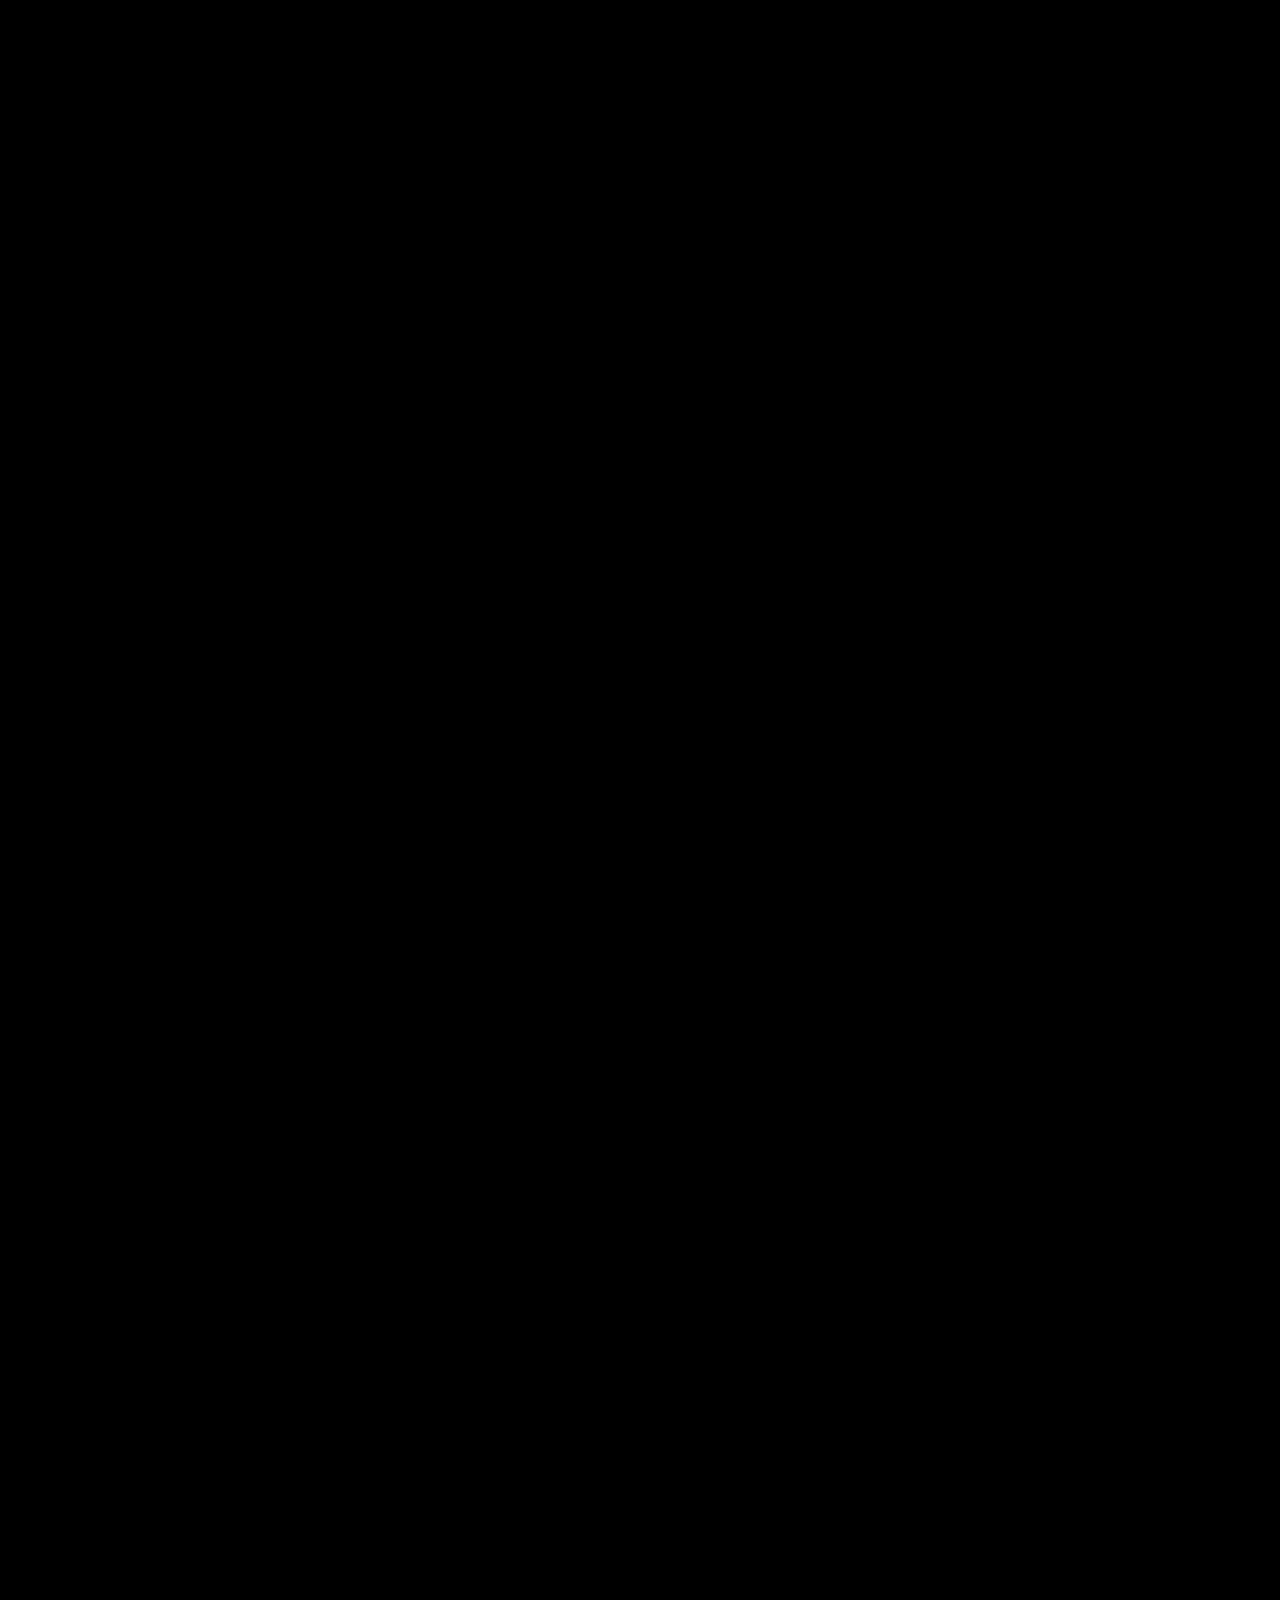
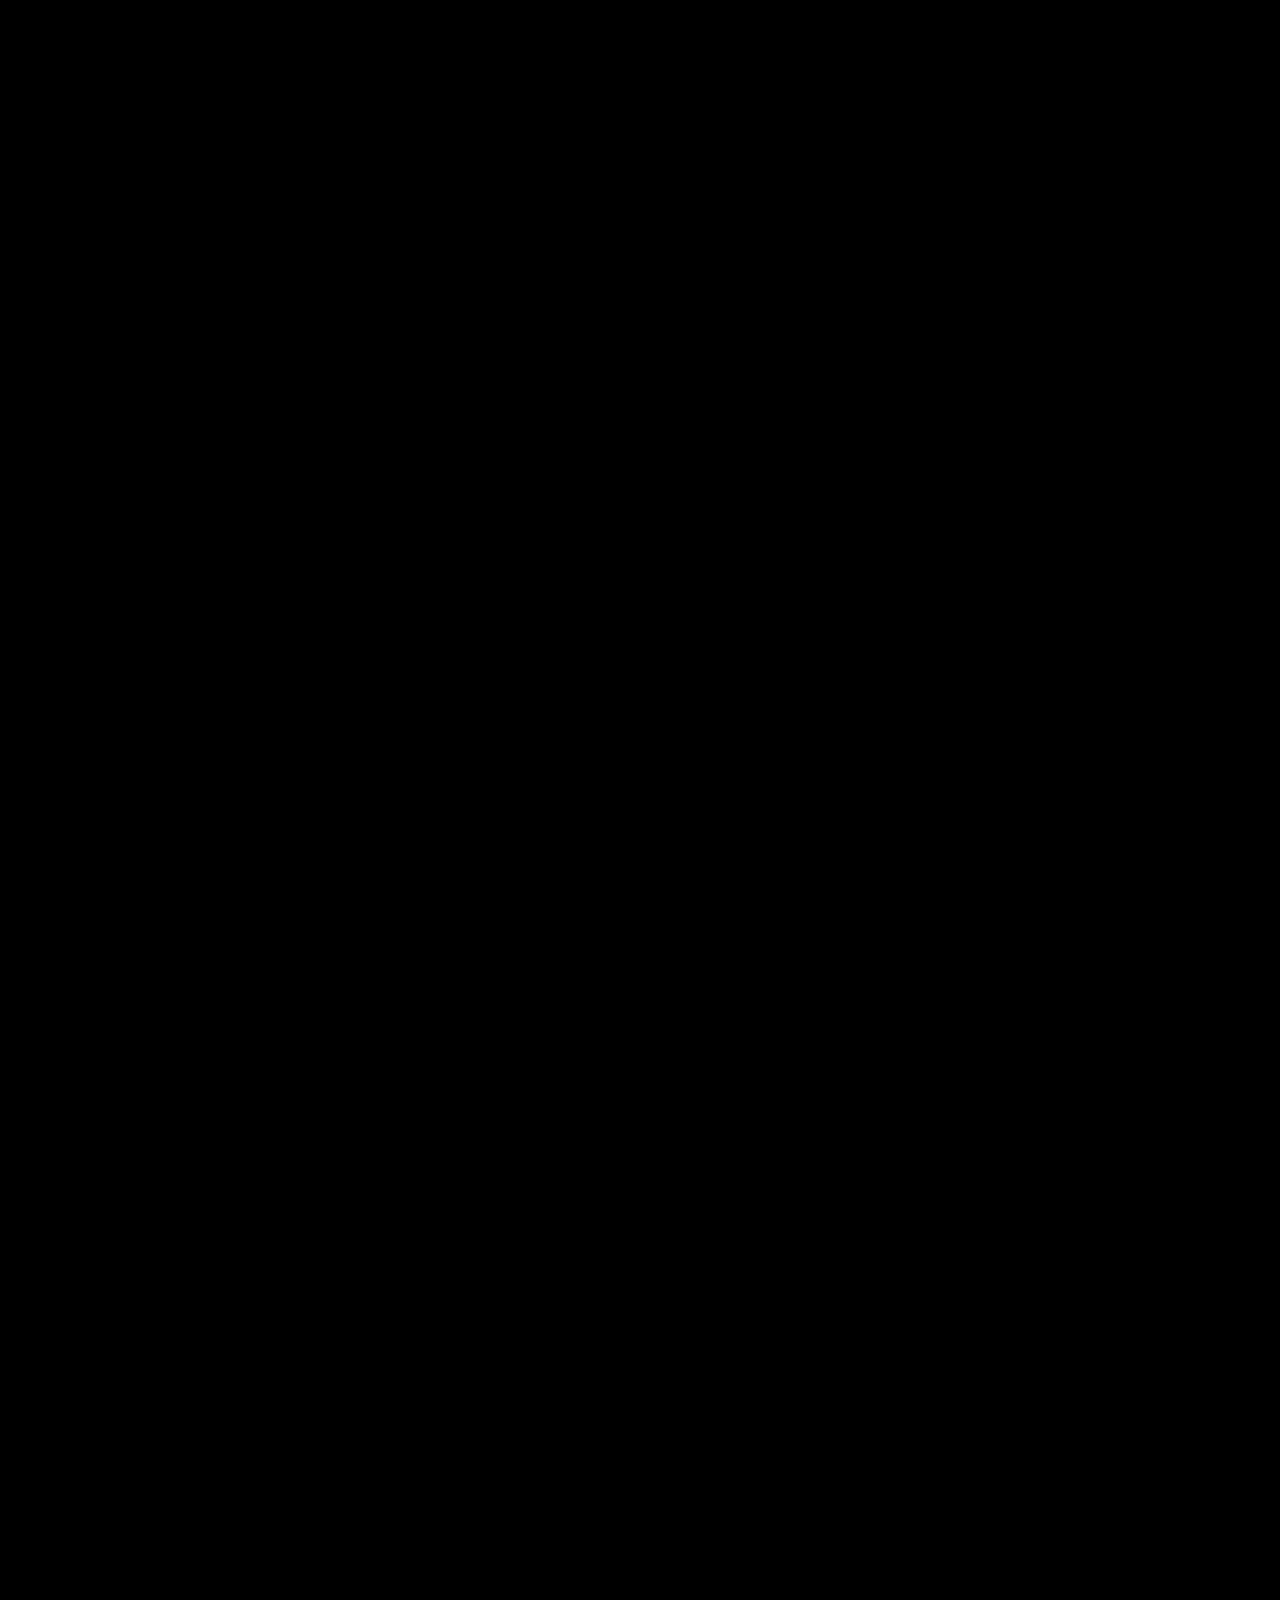
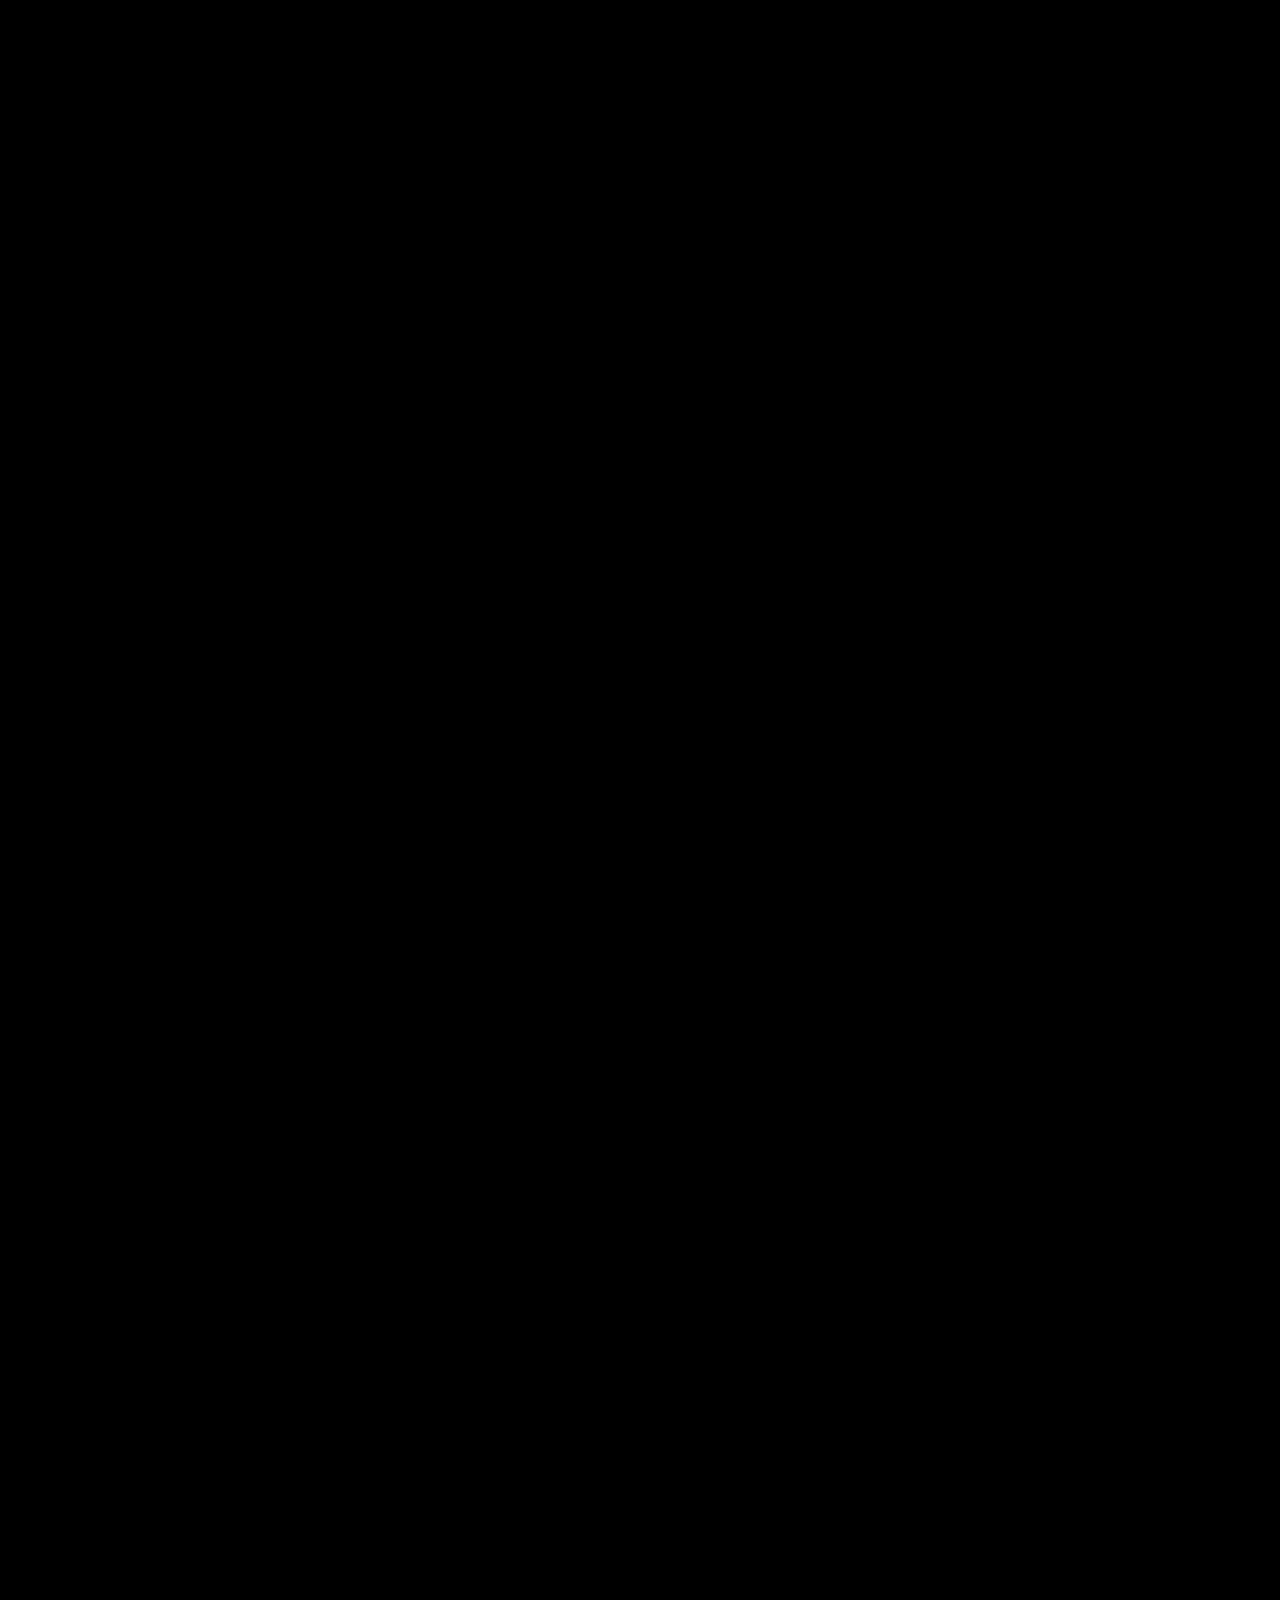
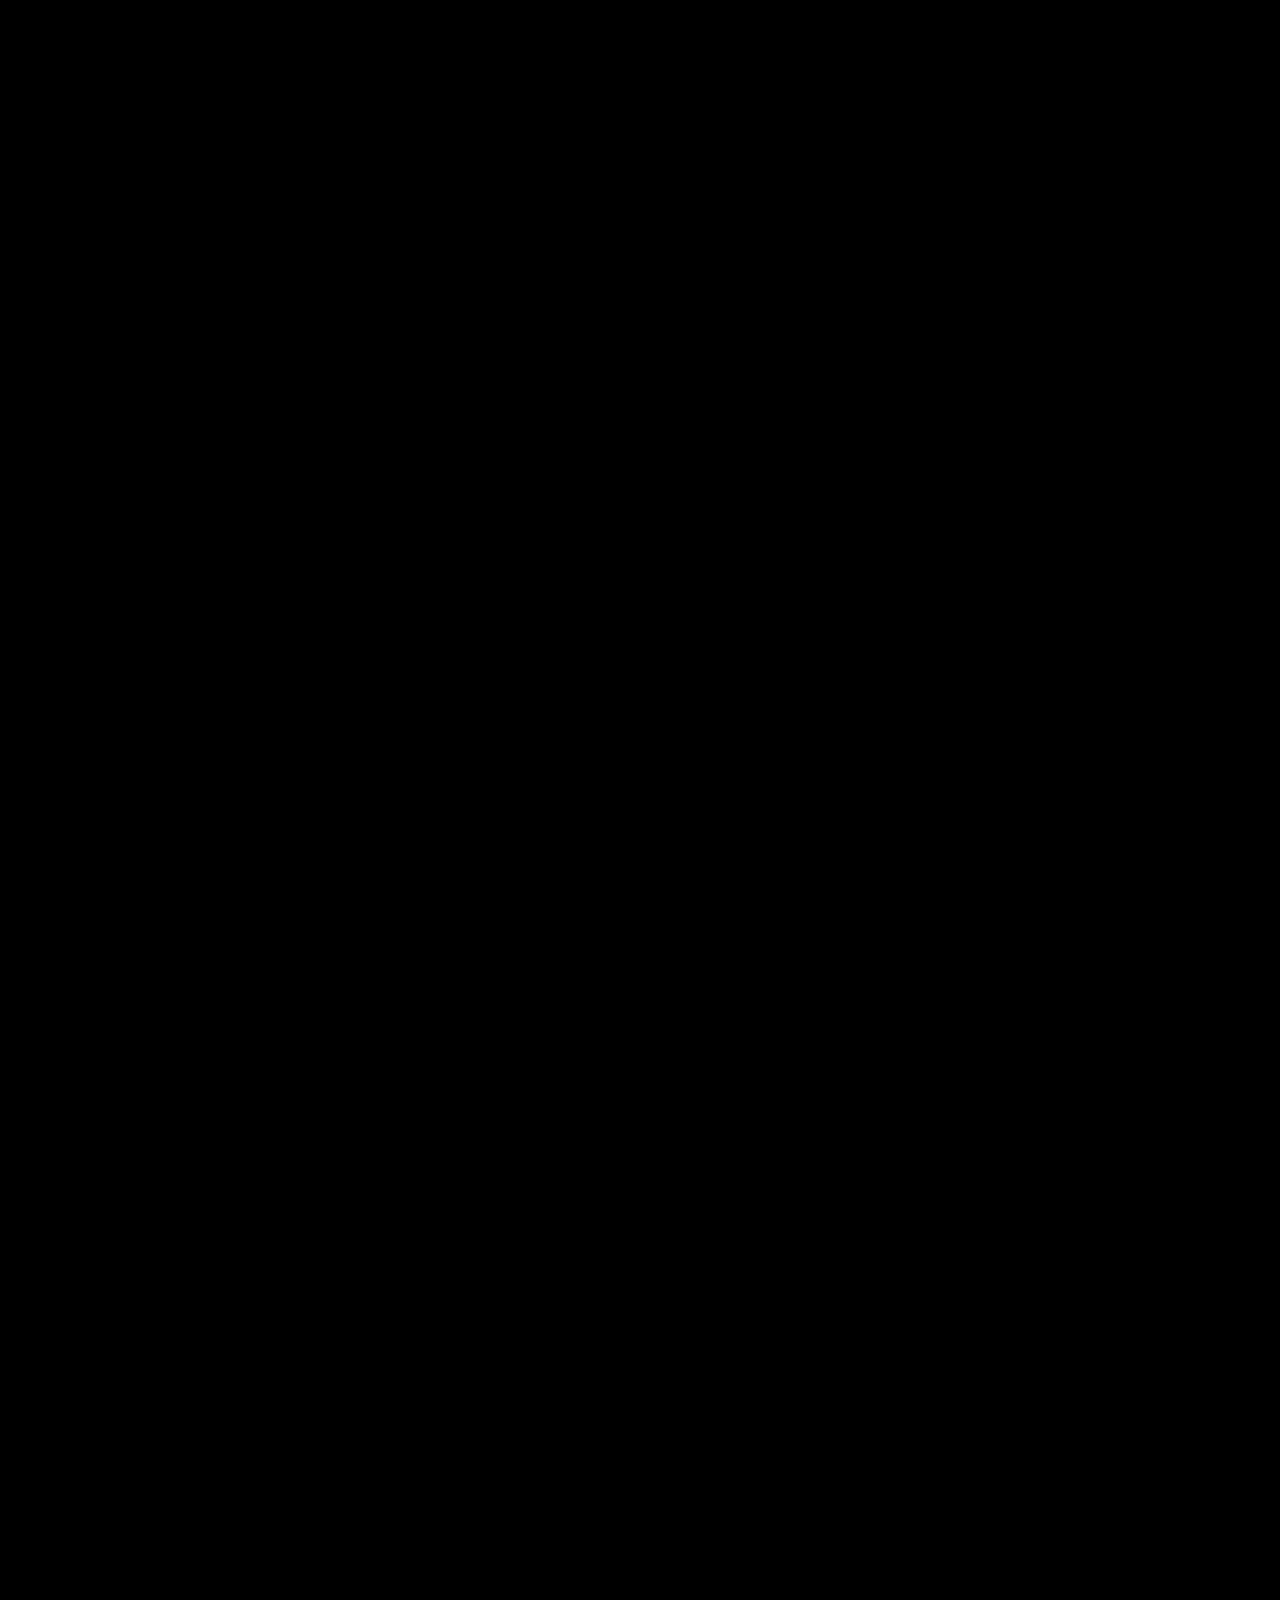
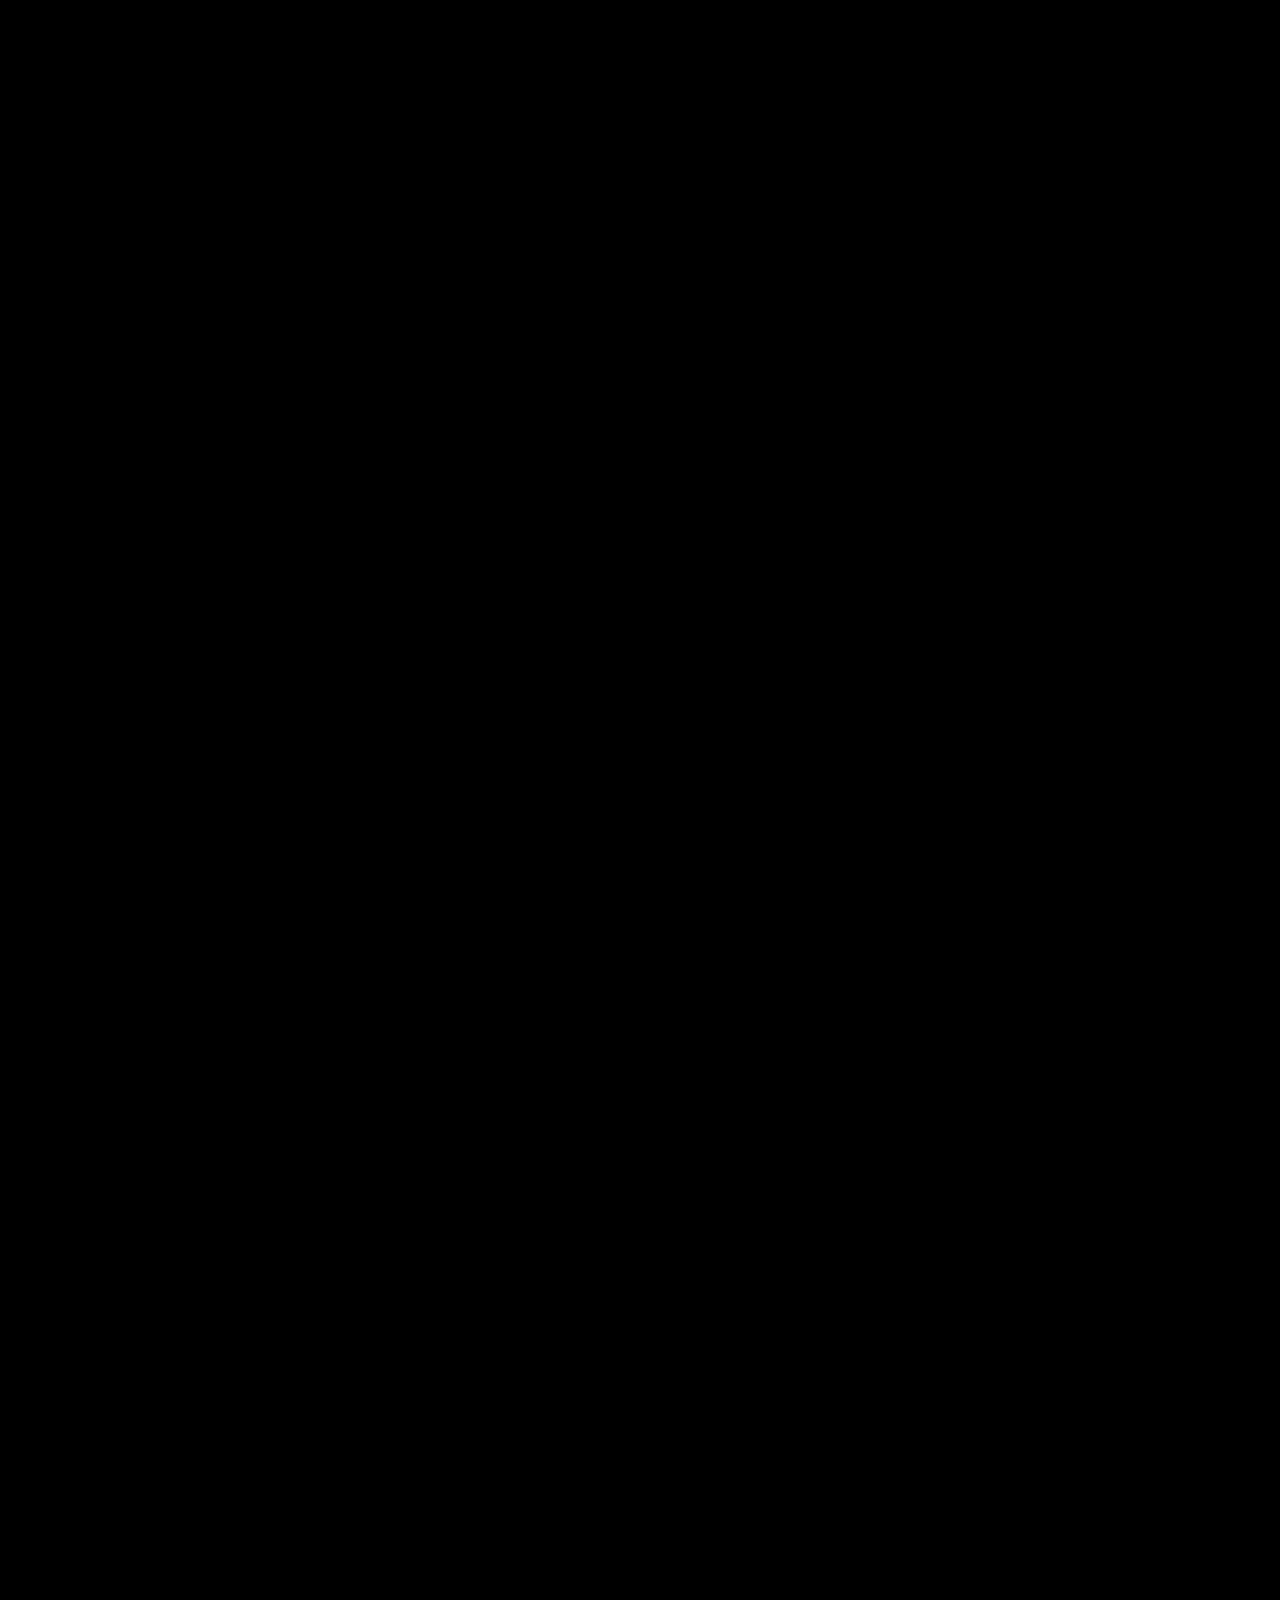
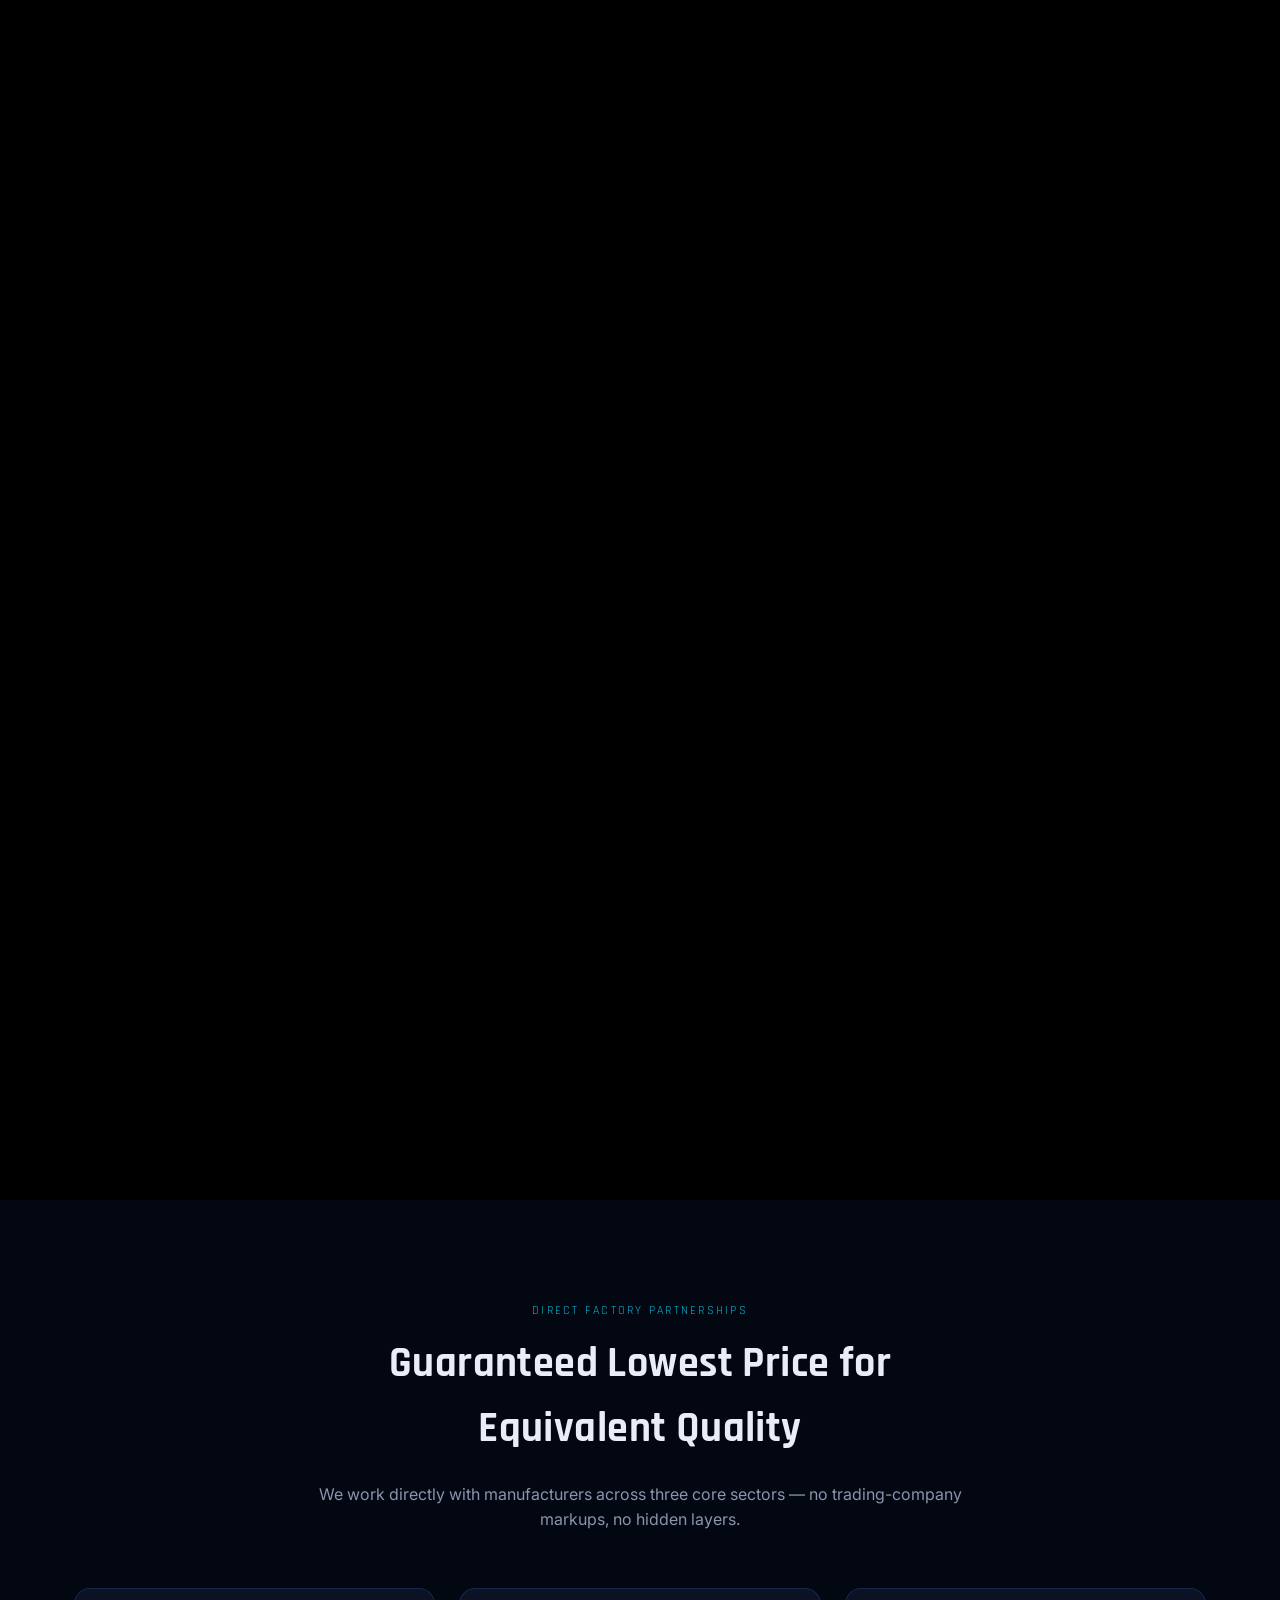
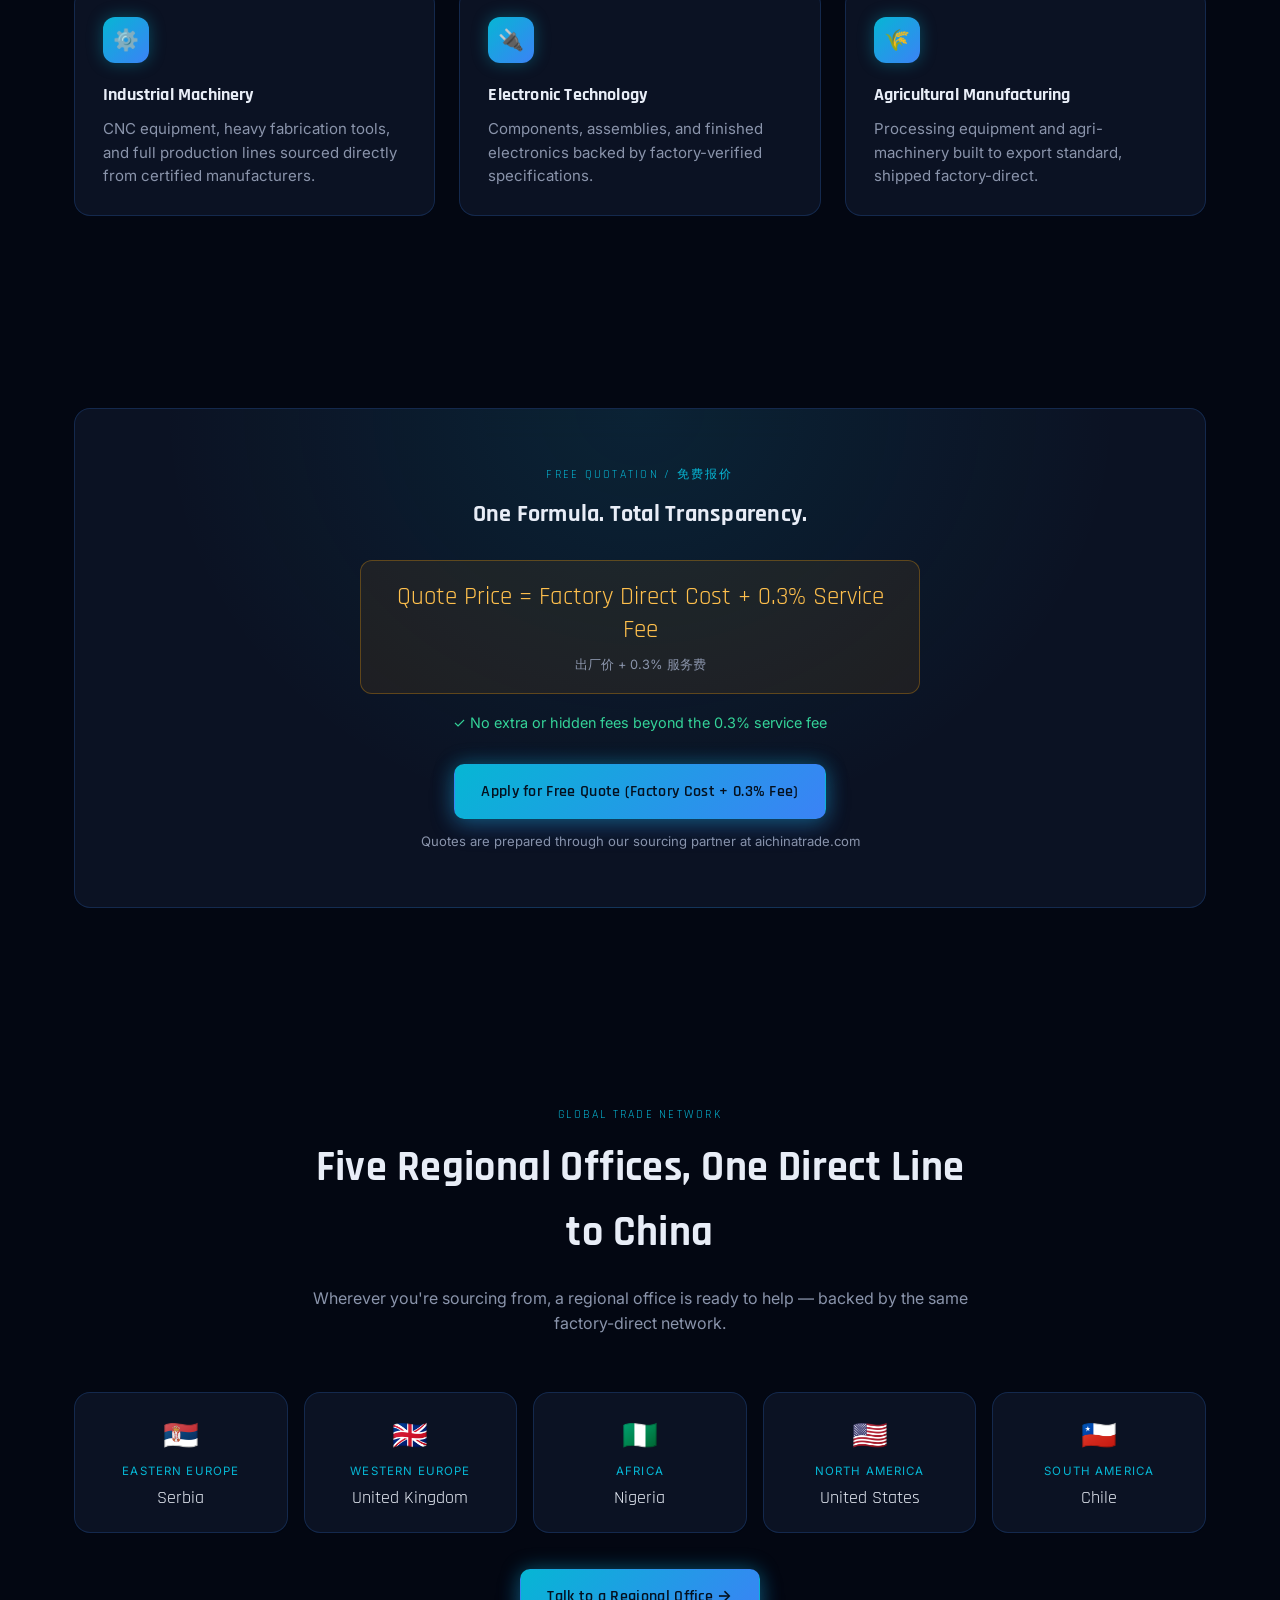
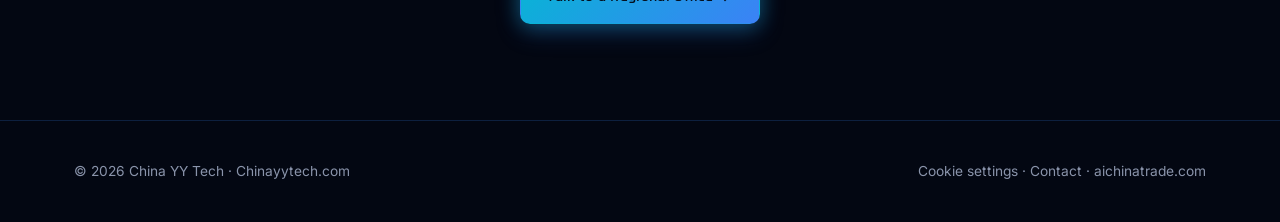
==== commit b23b1a28: "Gate Google Analytics behind a cookie consent banner GA4 was loading unconditionally, which does not" ====
--- a/index.html
+++ b/index.html
@@ -3,14 +3,16 @@
 <head>
 <meta charset="utf-8" />
 <meta name="viewport" content="width=device-width, initial-scale=1" />
-<!-- Google tag (gtag.js) -->
-<script async src="https://www.googletagmanager.com/gtag/js?id=G-EFPZTMKESC"></script>
+<!-- Google tag (gtag.js) - gated on consent; the loader is injected by js/consent.js -->
 <script>
   window.dataLayer = window.dataLayer || [];
   function gtag(){dataLayer.push(arguments);}
-  gtag('js', new Date());
-
-  gtag('config', 'G-EFPZTMKESC');
+  gtag('consent', 'default', {
+    ad_storage: 'denied',
+    ad_user_data: 'denied',
+    ad_personalization: 'denied',
+    analytics_storage: 'denied'
+  });
 </script>
 <title>China YY Tech | Direct Factory Partnerships, Guaranteed Pricing</title>
 <meta name="description" content="China YY Tech connects global buyers directly with Chinese factories across industrial machinery, electronic technology, and agricultural manufacturing — transparent pricing at factory direct cost plus a flat 0.3% service fee." />
@@ -139,10 +141,26 @@
 <footer>
   <div class="container">
     <span>© <span id="year"></span> China YY Tech · Chinayytech.com</span>
-    <span><a href="contact.html">Contact</a> · <a href="https://www.aichinatrade.com" rel="noopener">aichinatrade.com</a></span>
+    <span><a class="cookie-settings" href="#">Cookie settings</a> · <a href="contact.html">Contact</a> · <a href="https://www.aichinatrade.com" rel="noopener">aichinatrade.com</a></span>
   </div>
 </footer>
 
+<div class="cookie-banner" id="cookie-banner" role="dialog" aria-live="polite"
+     aria-label="Cookie preferences / Cookie 偏好设置" hidden>
+  <div class="cookie-banner__inner">
+    <p class="cookie-banner__text">
+      We'd like to set analytics cookies to understand how this site is used. They are
+      optional — nothing is sent until you choose.
+      <span lang="zh">我们希望使用分析 Cookie 来了解网站使用情况,此为可选项。</span>
+    </p>
+    <div class="cookie-banner__actions">
+      <button type="button" class="btn cookie-btn" id="cookie-reject">Reject / 拒绝</button>
+      <button type="button" class="btn cookie-btn cookie-btn--accept" id="cookie-accept">Accept / 接受</button>
+    </div>
+  </div>
+</div>
+
+<script defer src="js/consent.js?v=__BUILD__"></script>
 <script type="module" src="js/main.js?v=__BUILD__"></script>
 </body>
 </html>
--- a/css/style.css
+++ b/css/style.css
@@ -532,6 +532,61 @@
 .form-success h2 { font-size: 1.6rem; margin-bottom: 10px; }
 .form-success p { max-width: 380px; margin: 0 auto; }
 
+/* ---------- Cookie consent ---------- */
+.cookie-banner {
+  position: fixed;
+  left: 0;
+  right: 0;
+  bottom: 0;
+  z-index: 80;
+  background: rgba(6, 12, 24, 0.93);
+  border-top: 1px solid var(--border);
+  backdrop-filter: blur(18px);
+  -webkit-backdrop-filter: blur(18px);
+}
+.cookie-banner[hidden] { display: none; }
+.cookie-banner__inner {
+  max-width: var(--max-w);
+  margin: 0 auto;
+  padding: 18px 24px;
+  display: flex;
+  align-items: center;
+  justify-content: space-between;
+  gap: 24px;
+}
+.cookie-banner__text {
+  margin: 0;
+  font-size: 0.86rem;
+  color: var(--text-dim);
+  max-width: 68ch;
+}
+.cookie-banner__text span[lang="zh"] { display: block; margin-top: 2px; }
+.cookie-banner__actions { display: flex; gap: 12px; flex-shrink: 0; }
+
+/* Both options are the same size and weight: rejecting has to be as easy as
+   accepting, so the decline button is not a faint ghost. */
+.cookie-btn {
+  min-width: 150px;
+  justify-content: center;
+  padding: 12px 20px;
+  font-size: 0.9rem;
+  background: var(--steel-light, #2a3444);
+  border-color: rgba(148, 163, 184, 0.45);
+  color: var(--text);
+}
+.cookie-btn:hover { border-color: var(--text-dim); }
+.cookie-btn--accept {
+  background: linear-gradient(135deg, var(--cyan), var(--blue));
+  border-color: transparent;
+  color: #04101f;
+}
+
+@media (max-width: 760px) {
+  .cookie-banner__inner { flex-direction: column; align-items: stretch; gap: 14px; padding: 16px 18px; }
+  .cookie-banner__actions { width: 100%; }
+  .cookie-btn { flex: 1; min-width: 0; }
+}
+
 /* ---------- WeChat Work card ---------- */
 .wecom {
   display: flex;
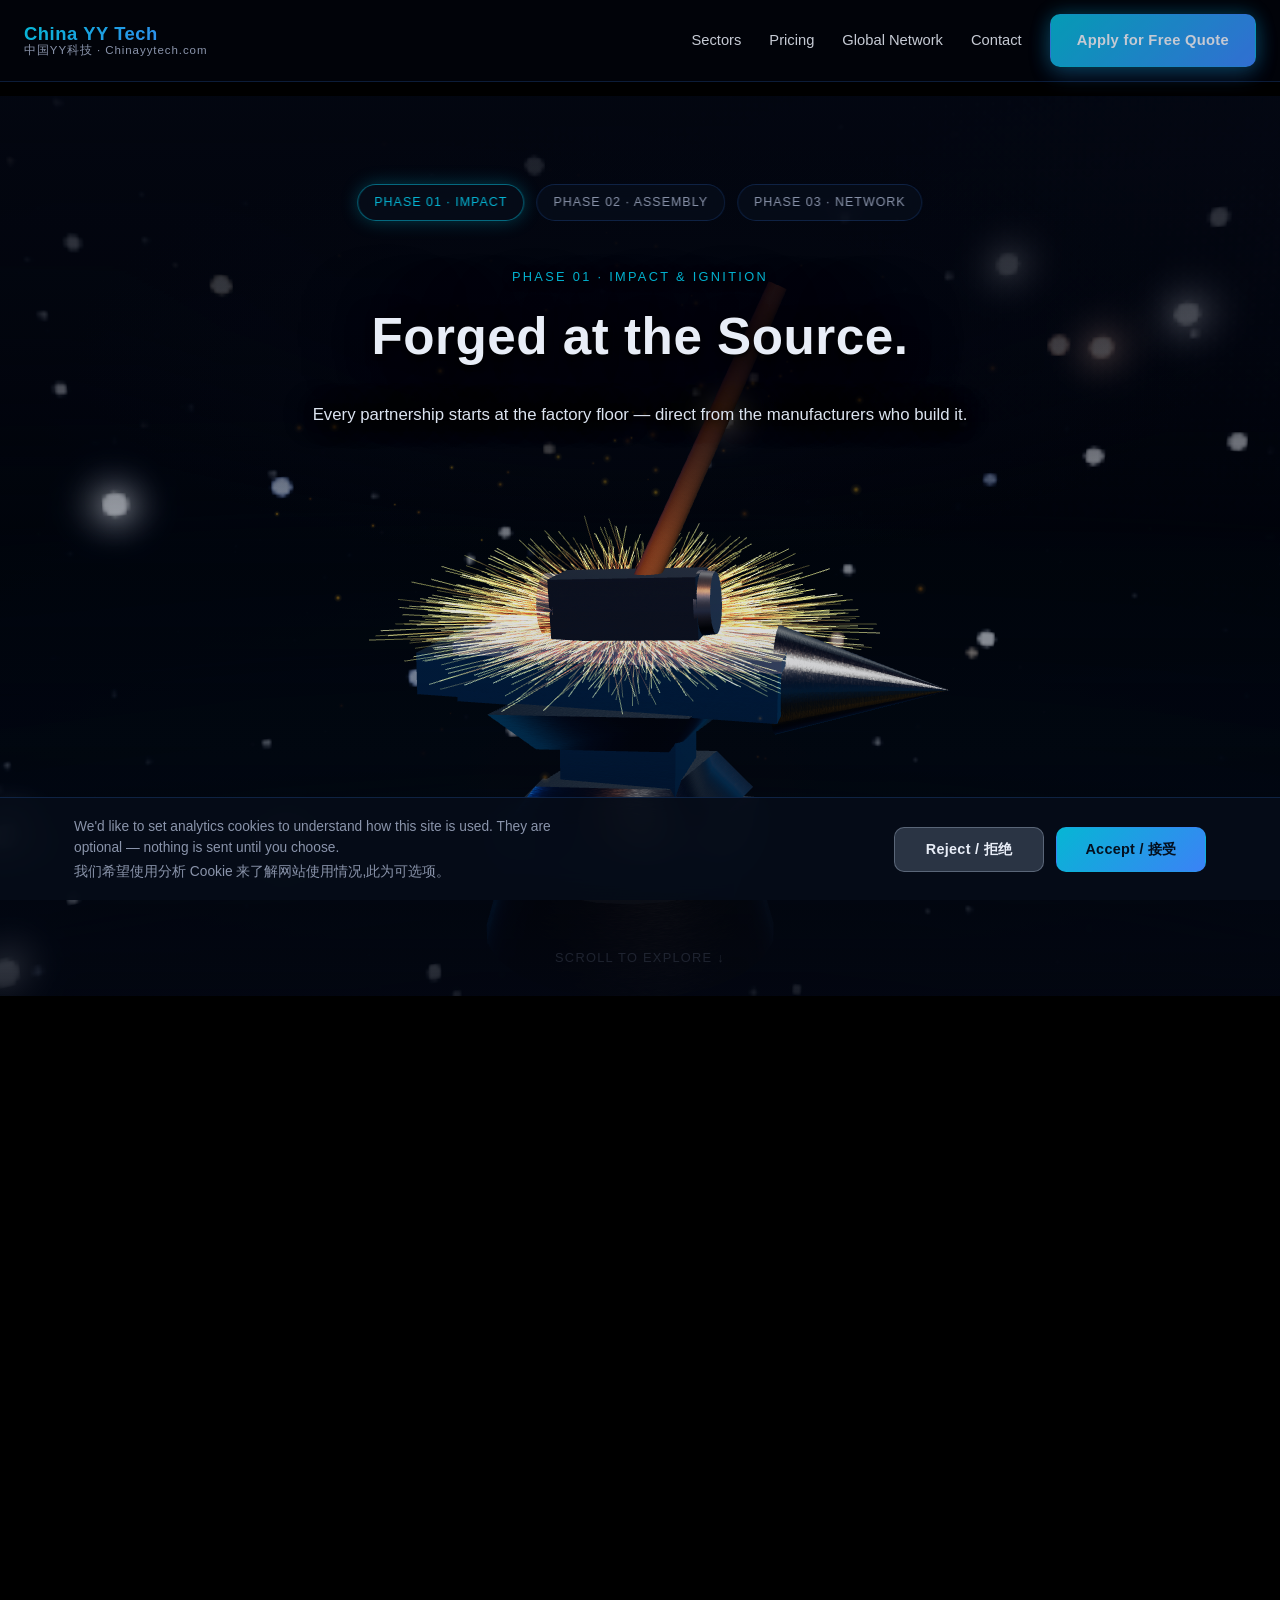
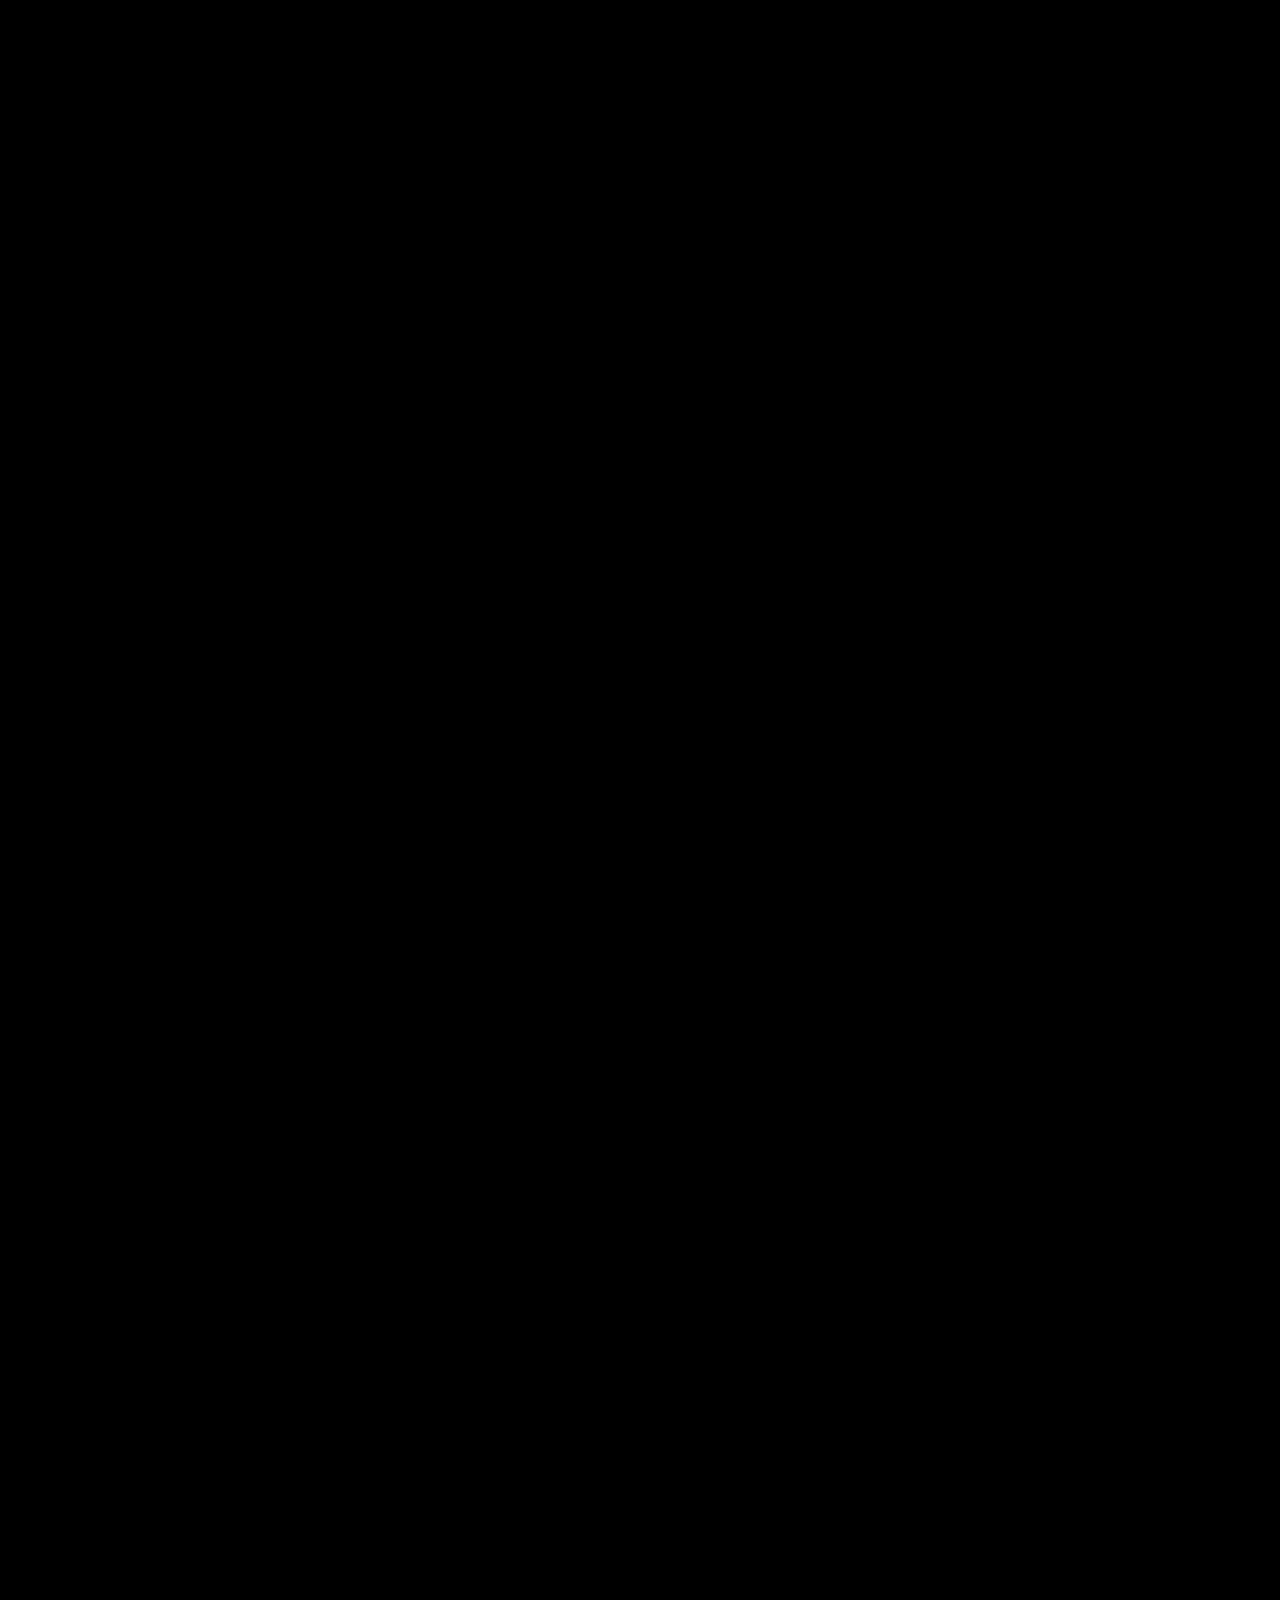
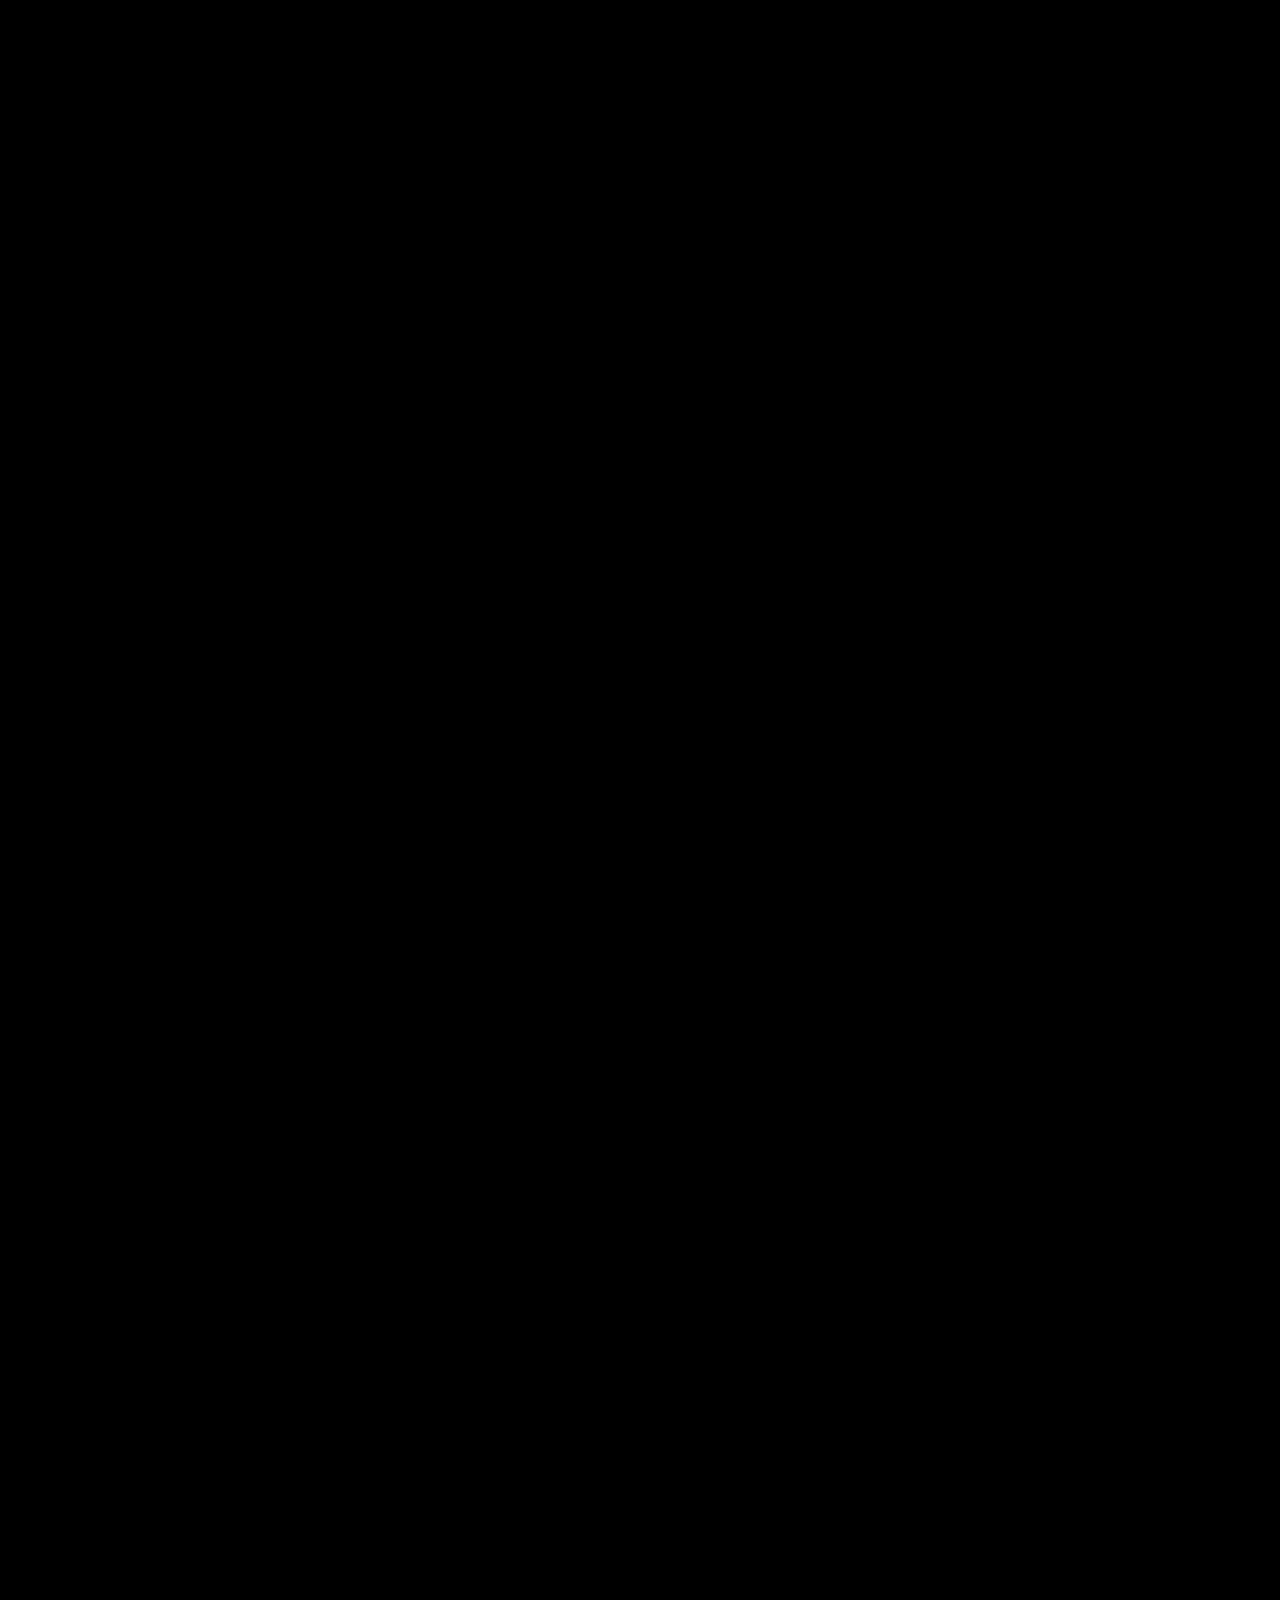
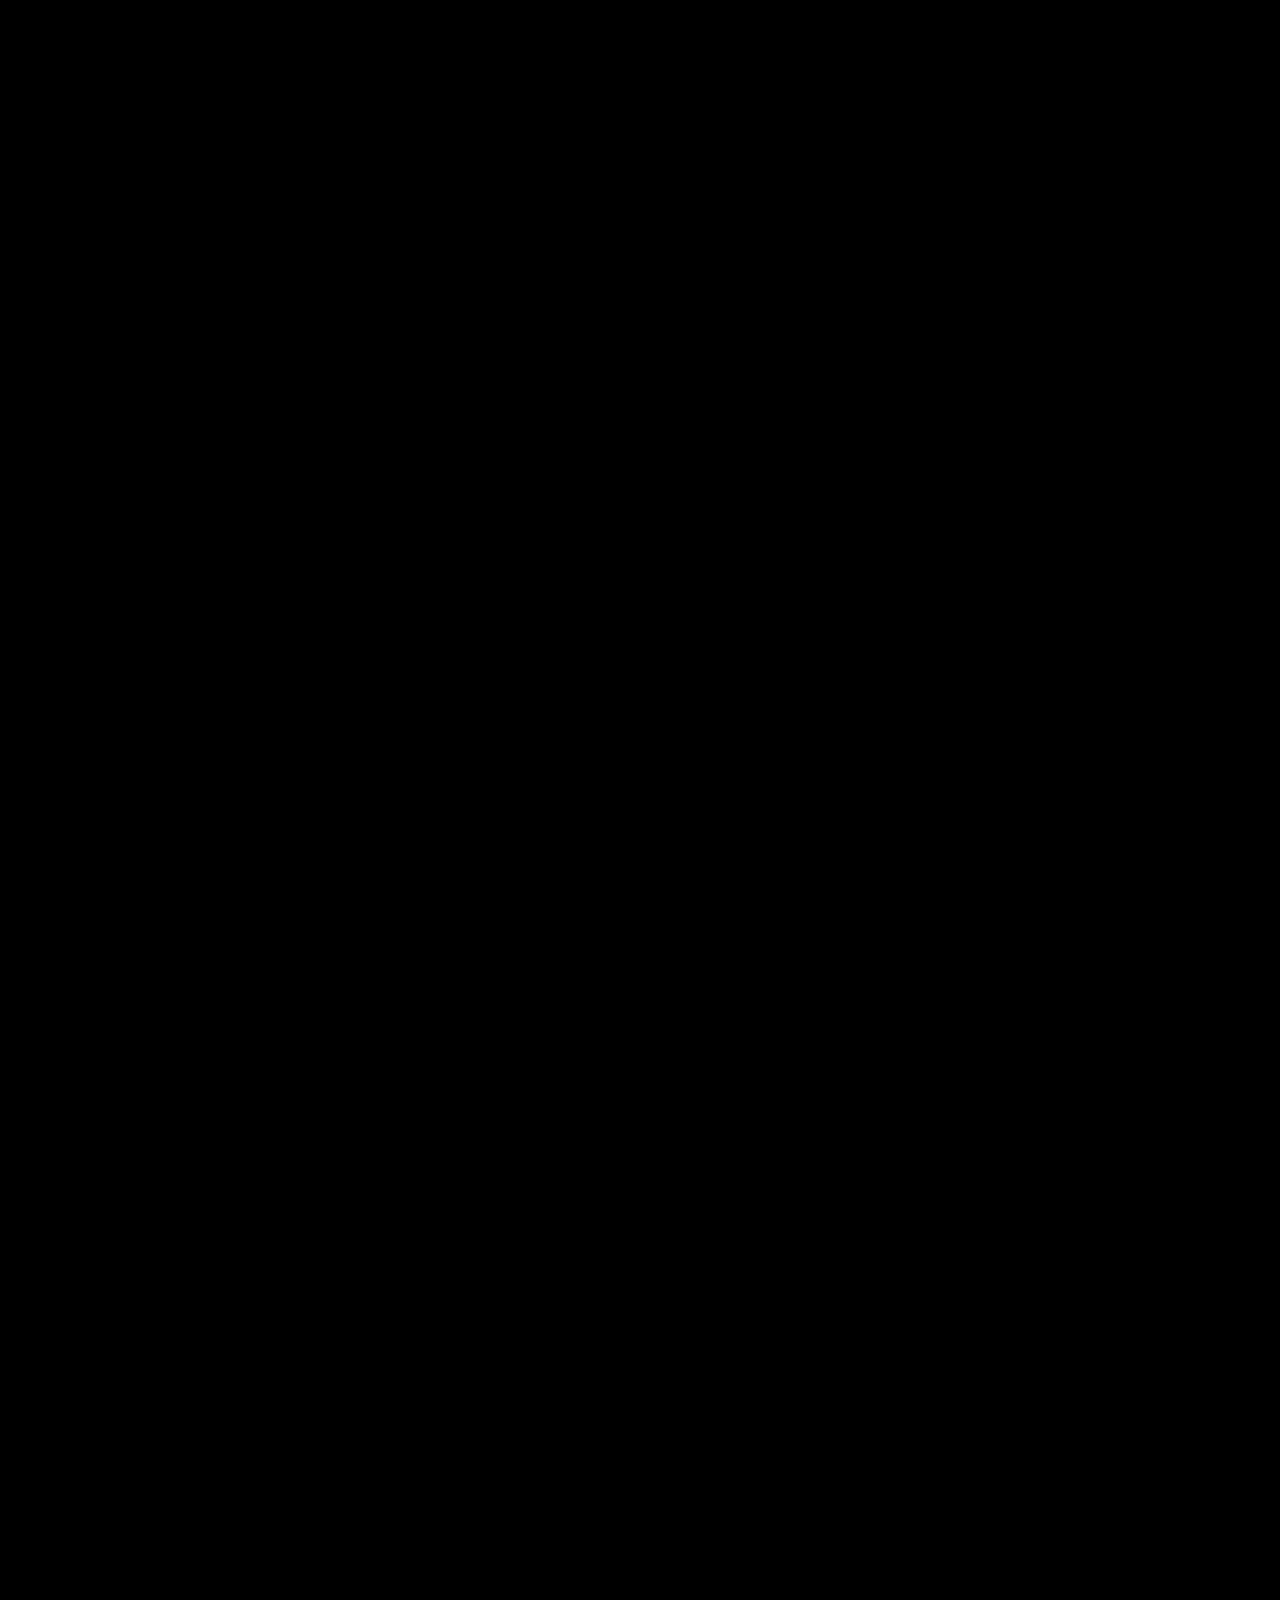
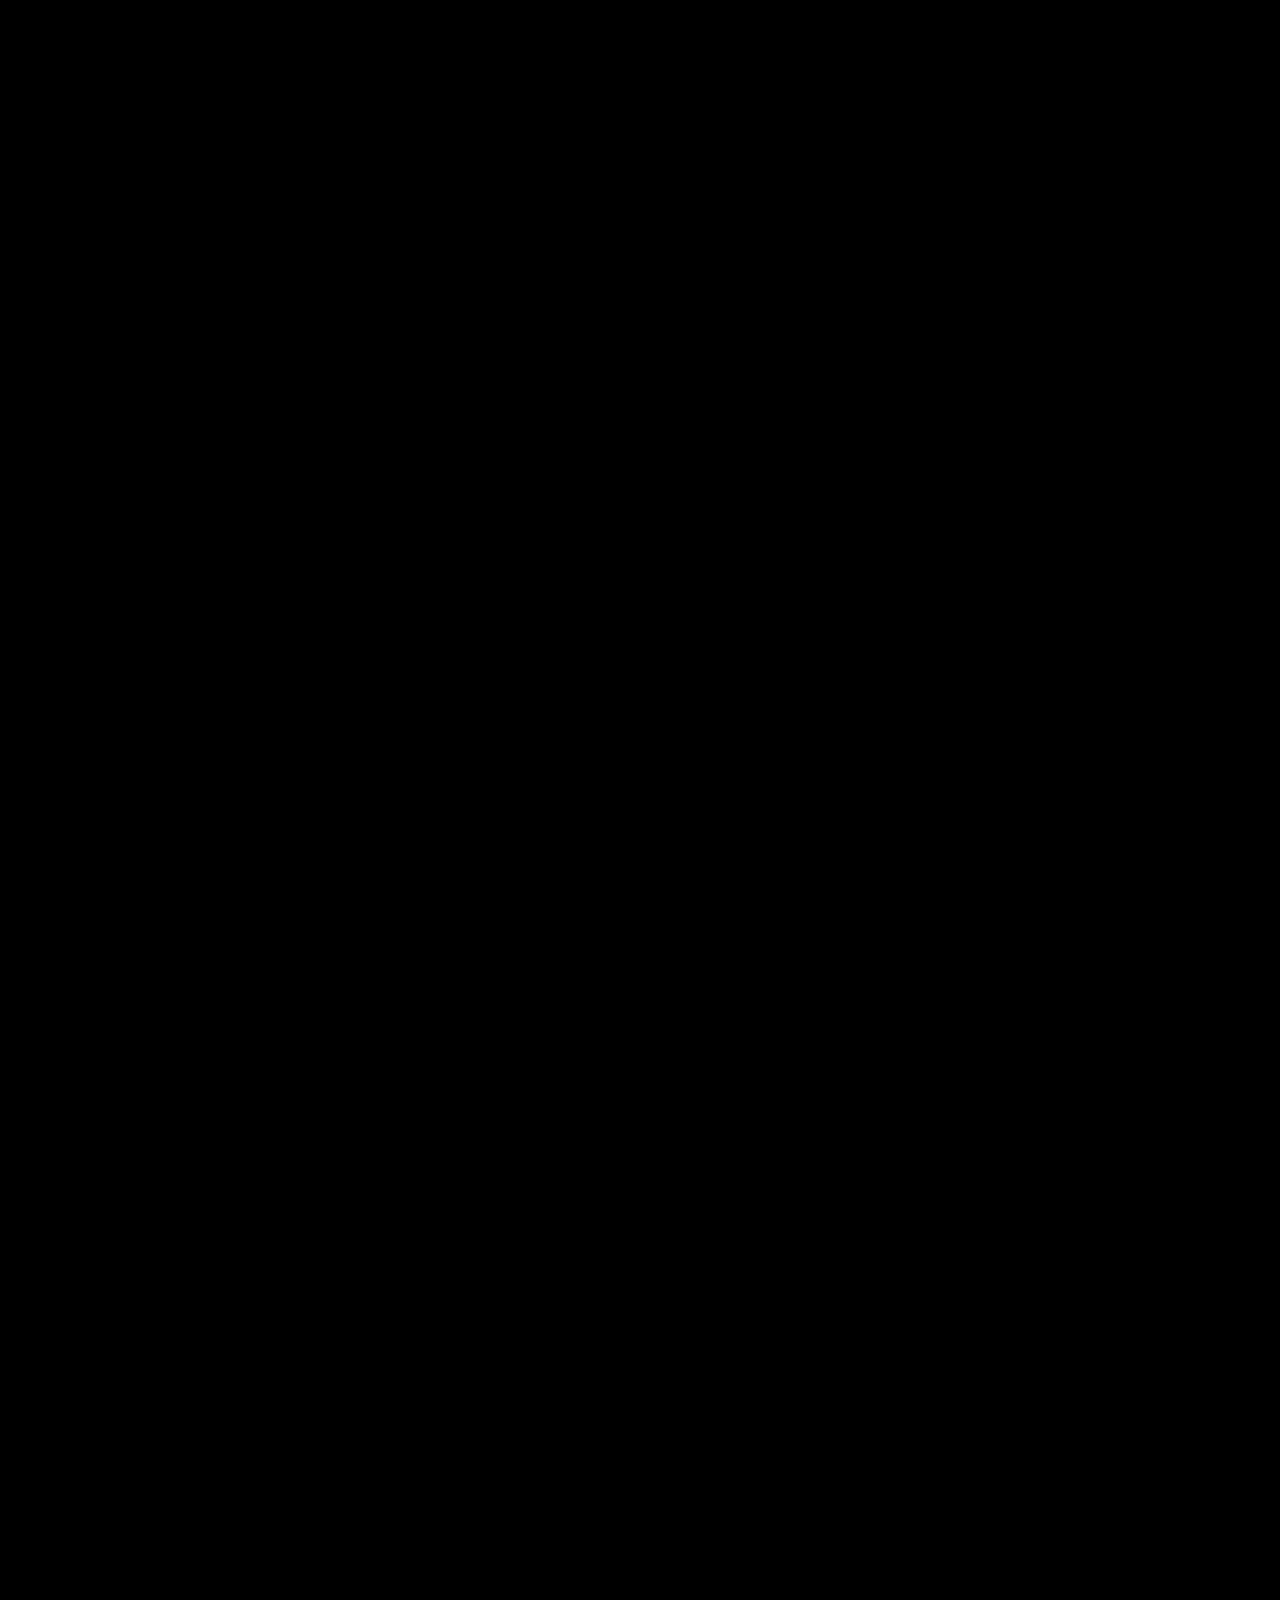
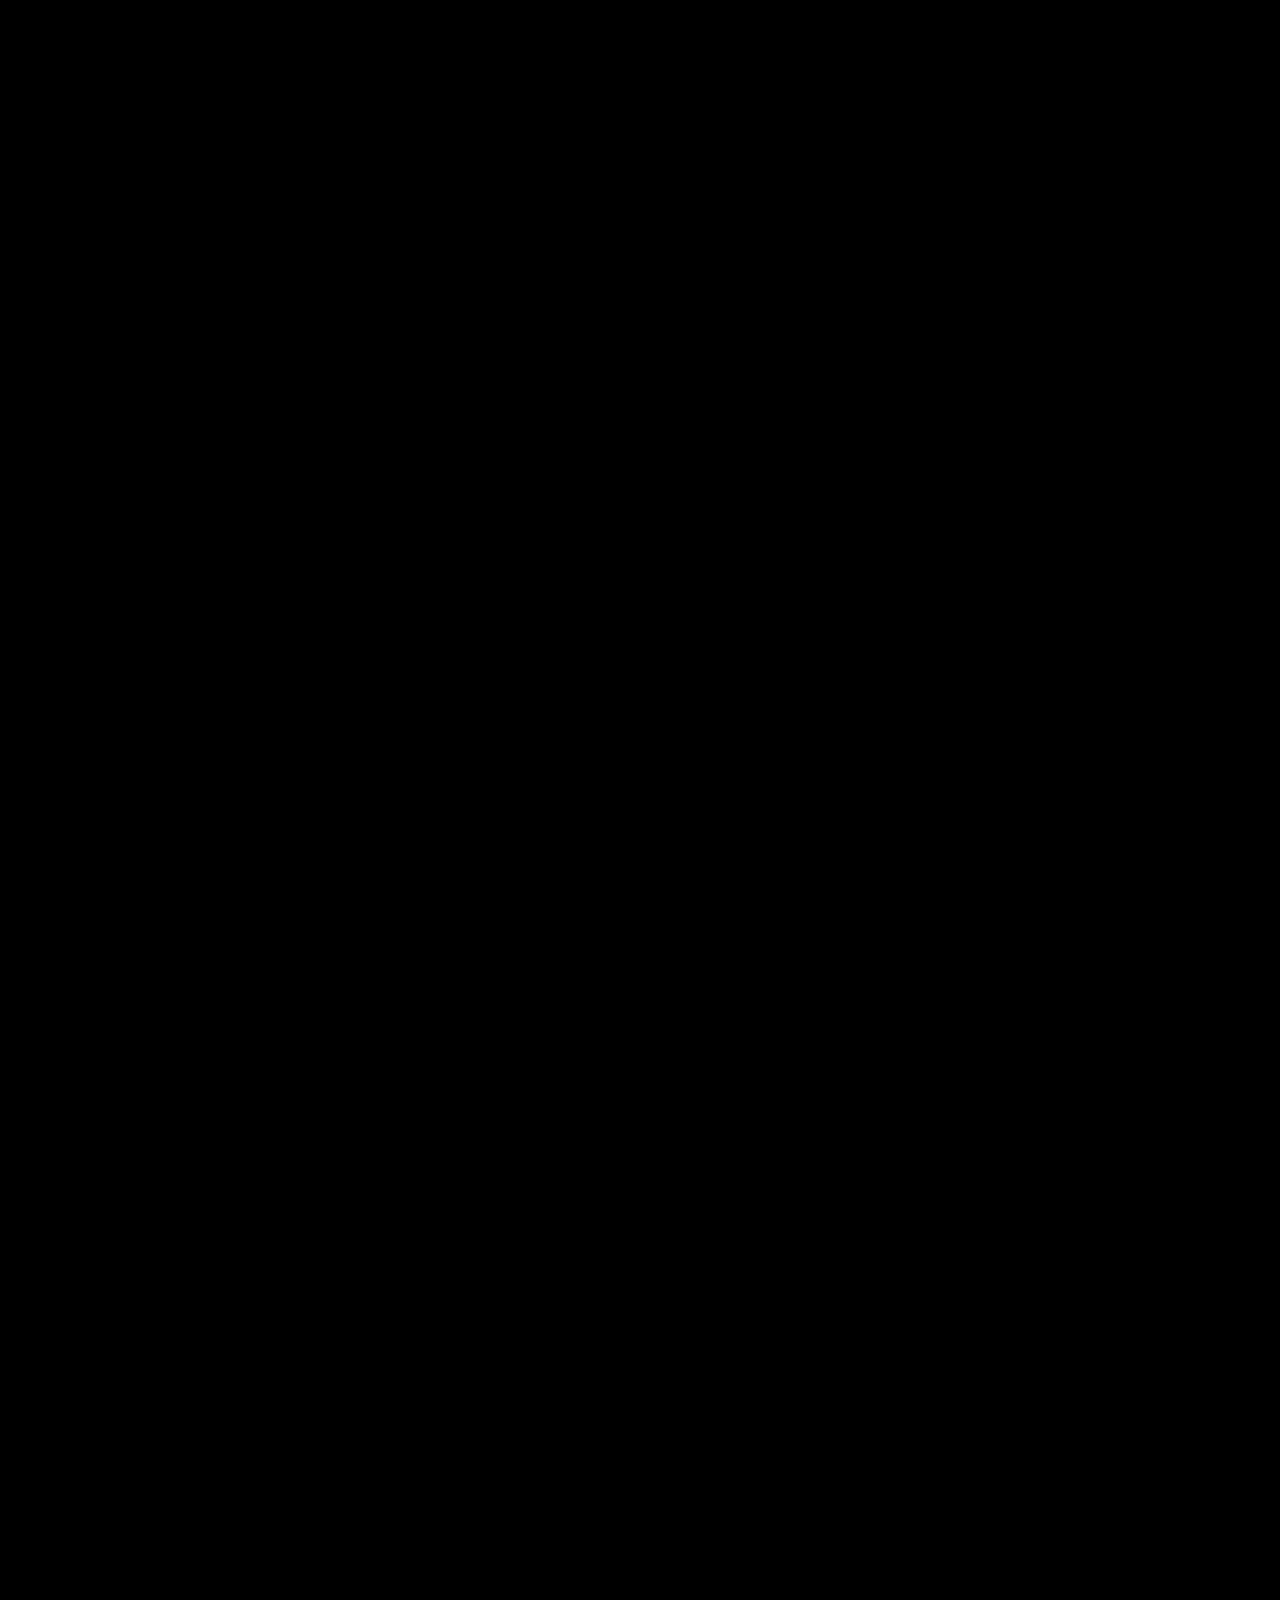
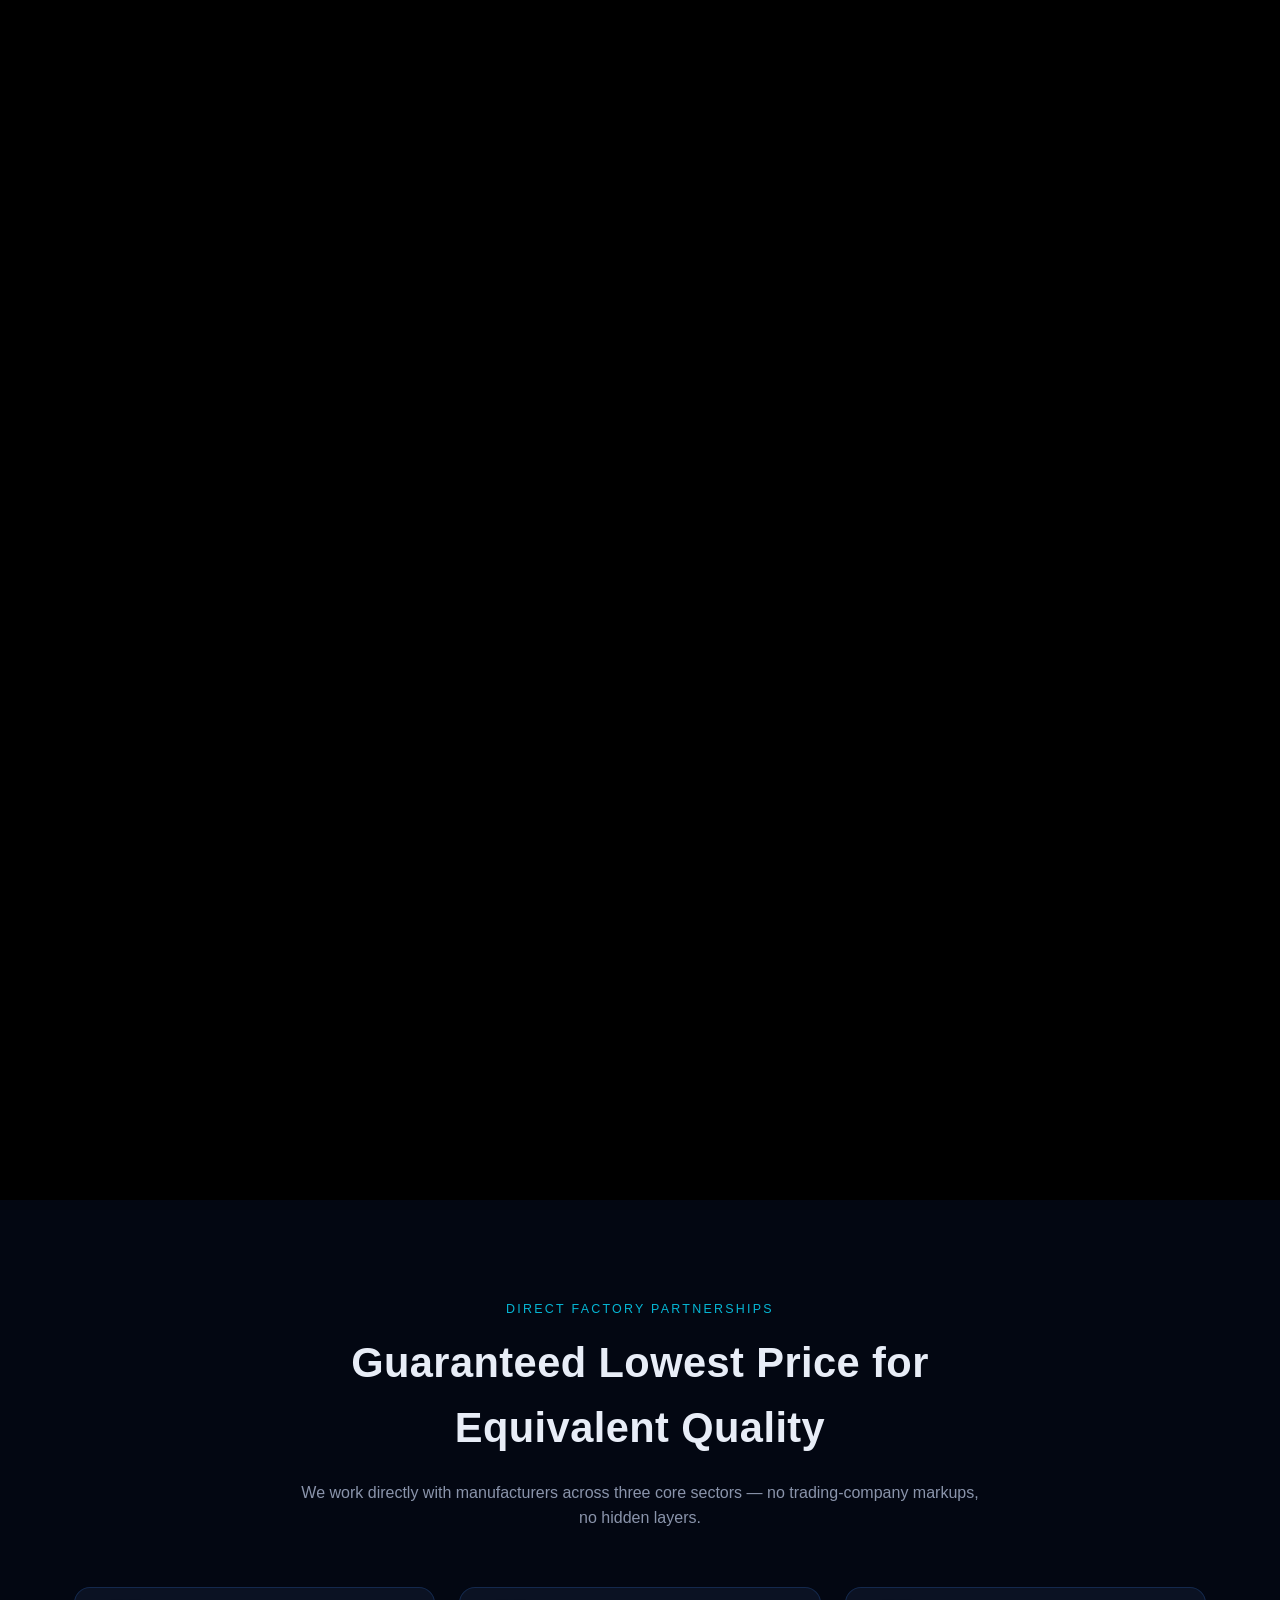
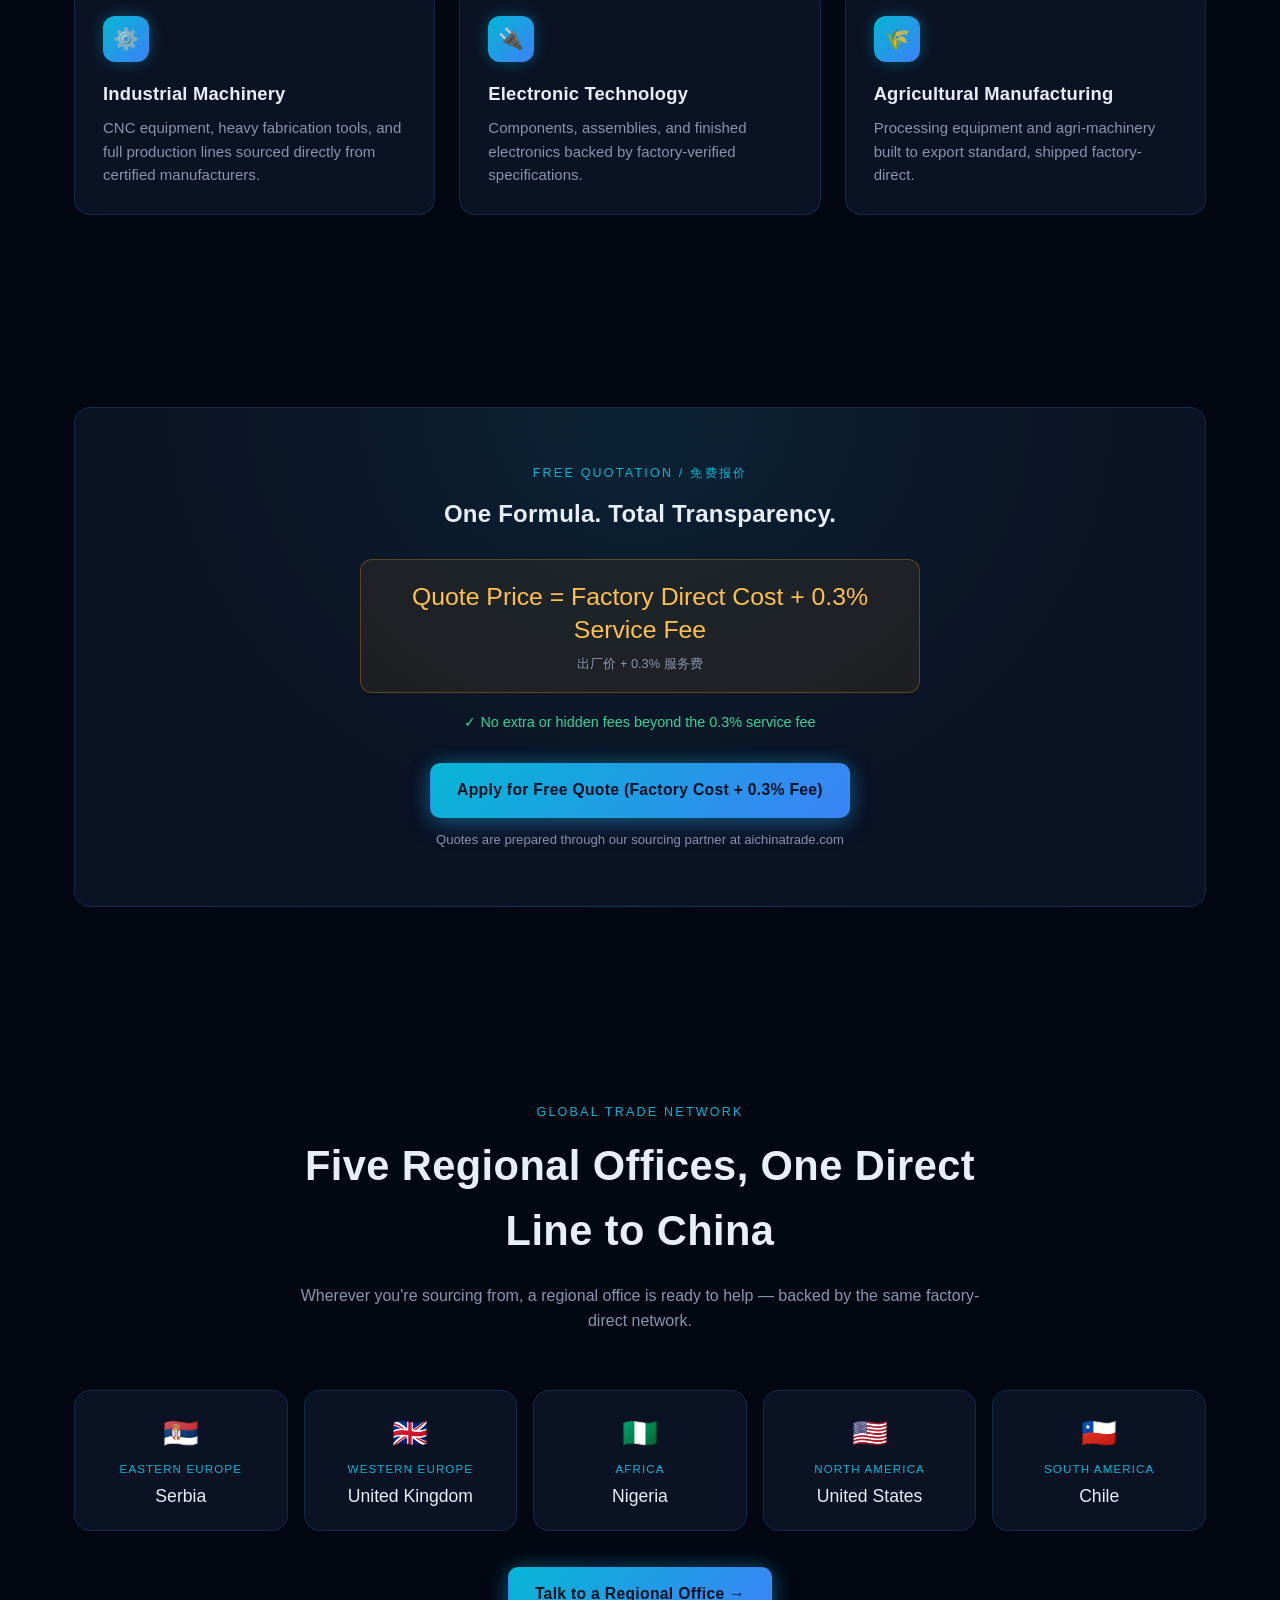
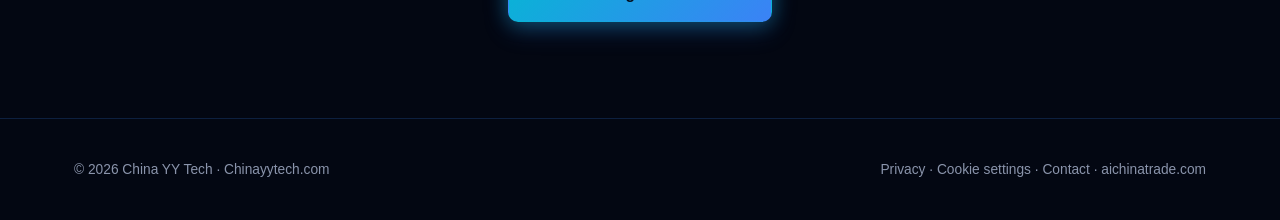
==== commit 38714c75: "Add privacy & cookie policy, and self-host the web fonts Self-hosting the fonts first, because the p" ====
--- a/index.html
+++ b/index.html
@@ -16,9 +16,7 @@
 </script>
 <title>China YY Tech | Direct Factory Partnerships, Guaranteed Pricing</title>
 <meta name="description" content="China YY Tech connects global buyers directly with Chinese factories across industrial machinery, electronic technology, and agricultural manufacturing — transparent pricing at factory direct cost plus a flat 0.3% service fee." />
-<link rel="preconnect" href="https://fonts.googleapis.com" />
-<link rel="preconnect" href="https://fonts.gstatic.com" crossorigin />
-<link href="https://fonts.googleapis.com/css2?family=Rajdhani:wght@600;700&family=Inter:wght@400;500;600&display=swap" rel="stylesheet" />
+<link rel="stylesheet" href="css/fonts.css?v=__BUILD__" />
 <link rel="stylesheet" href="css/style.css?v=__BUILD__" />
 </head>
 <body>
@@ -141,7 +139,7 @@
 <footer>
   <div class="container">
     <span>© <span id="year"></span> China YY Tech · Chinayytech.com</span>
-    <span><a class="cookie-settings" href="#">Cookie settings</a> · <a href="contact.html">Contact</a> · <a href="https://www.aichinatrade.com" rel="noopener">aichinatrade.com</a></span>
+    <span><a href="privacy.html">Privacy</a> · <a class="cookie-settings" href="#">Cookie settings</a> · <a href="contact.html">Contact</a> · <a href="https://www.aichinatrade.com" rel="noopener">aichinatrade.com</a></span>
   </div>
 </footer>
 
--- a/css/fonts.css
+++ b/css/fonts.css
@@ -0,0 +1,102 @@
+/* Self-hosted so no visitor IP reaches Google before consent, and so the
+   site renders in mainland China where Google Fonts is unreachable. */
+
+/* latin-ext */
+@font-face {
+  font-family: 'Inter';
+  font-style: normal;
+  font-weight: 400;
+  font-display: swap;
+  src: url(../fonts/inter-400-latin-ext.woff2) format('woff2');
+  unicode-range: U+0100-02BA, U+02BD-02C5, U+02C7-02CC, U+02CE-02D7, U+02DD-02FF, U+0304, U+0308, U+0329, U+1D00-1DBF, U+1E00-1E9F, U+1EF2-1EFF, U+2020, U+20A0-20AB, U+20AD-20C4, U+2113, U+2C60-2C7F, U+A720-A7FF;
+}
+
+/* latin */
+@font-face {
+  font-family: 'Inter';
+  font-style: normal;
+  font-weight: 400;
+  font-display: swap;
+  src: url(../fonts/inter-400-latin.woff2) format('woff2');
+  unicode-range: U+0000-00FF, U+0131, U+0152-0153, U+02BB-02BC, U+02C6, U+02DA, U+02DC, U+0304, U+0308, U+0329, U+2000-206F, U+20AC, U+2122, U+2191, U+2193, U+2212, U+2215, U+FEFF, U+FFFD;
+}
+
+/* latin-ext */
+@font-face {
+  font-family: 'Inter';
+  font-style: normal;
+  font-weight: 500;
+  font-display: swap;
+  src: url(../fonts/inter-500-latin-ext.woff2) format('woff2');
+  unicode-range: U+0100-02BA, U+02BD-02C5, U+02C7-02CC, U+02CE-02D7, U+02DD-02FF, U+0304, U+0308, U+0329, U+1D00-1DBF, U+1E00-1E9F, U+1EF2-1EFF, U+2020, U+20A0-20AB, U+20AD-20C4, U+2113, U+2C60-2C7F, U+A720-A7FF;
+}
+
+/* latin */
+@font-face {
+  font-family: 'Inter';
+  font-style: normal;
+  font-weight: 500;
+  font-display: swap;
+  src: url(../fonts/inter-500-latin.woff2) format('woff2');
+  unicode-range: U+0000-00FF, U+0131, U+0152-0153, U+02BB-02BC, U+02C6, U+02DA, U+02DC, U+0304, U+0308, U+0329, U+2000-206F, U+20AC, U+2122, U+2191, U+2193, U+2212, U+2215, U+FEFF, U+FFFD;
+}
+
+/* latin-ext */
+@font-face {
+  font-family: 'Inter';
+  font-style: normal;
+  font-weight: 600;
+  font-display: swap;
+  src: url(../fonts/inter-600-latin-ext.woff2) format('woff2');
+  unicode-range: U+0100-02BA, U+02BD-02C5, U+02C7-02CC, U+02CE-02D7, U+02DD-02FF, U+0304, U+0308, U+0329, U+1D00-1DBF, U+1E00-1E9F, U+1EF2-1EFF, U+2020, U+20A0-20AB, U+20AD-20C4, U+2113, U+2C60-2C7F, U+A720-A7FF;
+}
+
+/* latin */
+@font-face {
+  font-family: 'Inter';
+  font-style: normal;
+  font-weight: 600;
+  font-display: swap;
+  src: url(../fonts/inter-600-latin.woff2) format('woff2');
+  unicode-range: U+0000-00FF, U+0131, U+0152-0153, U+02BB-02BC, U+02C6, U+02DA, U+02DC, U+0304, U+0308, U+0329, U+2000-206F, U+20AC, U+2122, U+2191, U+2193, U+2212, U+2215, U+FEFF, U+FFFD;
+}
+
+/* latin-ext */
+@font-face {
+  font-family: 'Rajdhani';
+  font-style: normal;
+  font-weight: 600;
+  font-display: swap;
+  src: url(../fonts/rajdhani-600-latin-ext.woff2) format('woff2');
+  unicode-range: U+0100-02BA, U+02BD-02C5, U+02C7-02CC, U+02CE-02D7, U+02DD-02FF, U+0304, U+0308, U+0329, U+1D00-1DBF, U+1E00-1E9F, U+1EF2-1EFF, U+2020, U+20A0-20AB, U+20AD-20C4, U+2113, U+2C60-2C7F, U+A720-A7FF;
+}
+
+/* latin */
+@font-face {
+  font-family: 'Rajdhani';
+  font-style: normal;
+  font-weight: 600;
+  font-display: swap;
+  src: url(../fonts/rajdhani-600-latin.woff2) format('woff2');
+  unicode-range: U+0000-00FF, U+0131, U+0152-0153, U+02BB-02BC, U+02C6, U+02DA, U+02DC, U+0304, U+0308, U+0329, U+2000-206F, U+20AC, U+2122, U+2191, U+2193, U+2212, U+2215, U+FEFF, U+FFFD;
+}
+
+/* latin-ext */
+@font-face {
+  font-family: 'Rajdhani';
+  font-style: normal;
+  font-weight: 700;
+  font-display: swap;
+  src: url(../fonts/rajdhani-700-latin-ext.woff2) format('woff2');
+  unicode-range: U+0100-02BA, U+02BD-02C5, U+02C7-02CC, U+02CE-02D7, U+02DD-02FF, U+0304, U+0308, U+0329, U+1D00-1DBF, U+1E00-1E9F, U+1EF2-1EFF, U+2020, U+20A0-20AB, U+20AD-20C4, U+2113, U+2C60-2C7F, U+A720-A7FF;
+}
+
+/* latin */
+@font-face {
+  font-family: 'Rajdhani';
+  font-style: normal;
+  font-weight: 700;
+  font-display: swap;
+  src: url(../fonts/rajdhani-700-latin.woff2) format('woff2');
+  unicode-range: U+0000-00FF, U+0131, U+0152-0153, U+02BB-02BC, U+02C6, U+02DA, U+02DC, U+0304, U+0308, U+0329, U+2000-206F, U+20AC, U+2122, U+2191, U+2193, U+2212, U+2215, U+FEFF, U+FFFD;
+}
--- a/css/style.css
+++ b/css/style.css
@@ -532,6 +532,62 @@
 .form-success h2 { font-size: 1.6rem; margin-bottom: 10px; }
 .form-success p { max-width: 380px; margin: 0 auto; }
 
+/* ---------- Legal document pages ---------- */
+.doc { padding-top: 0; }
+.doc .container { max-width: 820px; }
+.doc h2 {
+  font-size: 1.3rem;
+  margin: 42px 0 12px;
+  padding-top: 20px;
+  border-top: 1px solid var(--border);
+}
+.doc h3 { font-size: 1.02rem; margin: 22px 0 8px; color: var(--text); }
+.doc p, .doc li { font-size: 0.94rem; line-height: 1.7; }
+.doc ul { padding-left: 20px; margin: 0 0 16px; }
+.doc li { margin-bottom: 8px; color: var(--text-dim); }
+.doc code {
+  font-family: ui-monospace, "SFMono-Regular", Menlo, Consolas, monospace;
+  font-size: 0.86em;
+  background: rgba(6, 182, 212, 0.1);
+  border: 1px solid var(--border);
+  border-radius: 5px;
+  padding: 1px 6px;
+  color: var(--cyan);
+}
+.doc__meta { color: var(--text-dim); font-size: 0.84rem; }
+.doc__todo {
+  background: rgba(245, 158, 11, 0.09);
+  border: 1px solid rgba(245, 158, 11, 0.4);
+  border-radius: 12px;
+  padding: 16px 18px;
+  color: var(--text-dim);
+  font-size: 0.88rem;
+}
+.doc__todo strong { color: var(--gold-bright); }
+.doc__fill {
+  background: rgba(245, 158, 11, 0.18);
+  border-bottom: 1px dashed var(--gold);
+  color: var(--gold-bright);
+  padding: 0 4px;
+  border-radius: 3px;
+}
+.doc__table-wrap { overflow-x: auto; margin: 0 0 18px; }
+.doc__table { width: 100%; border-collapse: collapse; font-size: 0.86rem; min-width: 640px; }
+.doc__table th, .doc__table td {
+  text-align: left;
+  vertical-align: top;
+  padding: 11px 13px;
+  border-bottom: 1px solid var(--border);
+}
+.doc__table th {
+  color: var(--cyan);
+  font-family: var(--font-display);
+  letter-spacing: 0.06em;
+  text-transform: uppercase;
+  font-size: 0.74rem;
+}
+.doc__table td { color: var(--text-dim); }
+
 /* ---------- Cookie consent ---------- */
 .cookie-banner {
   position: fixed;
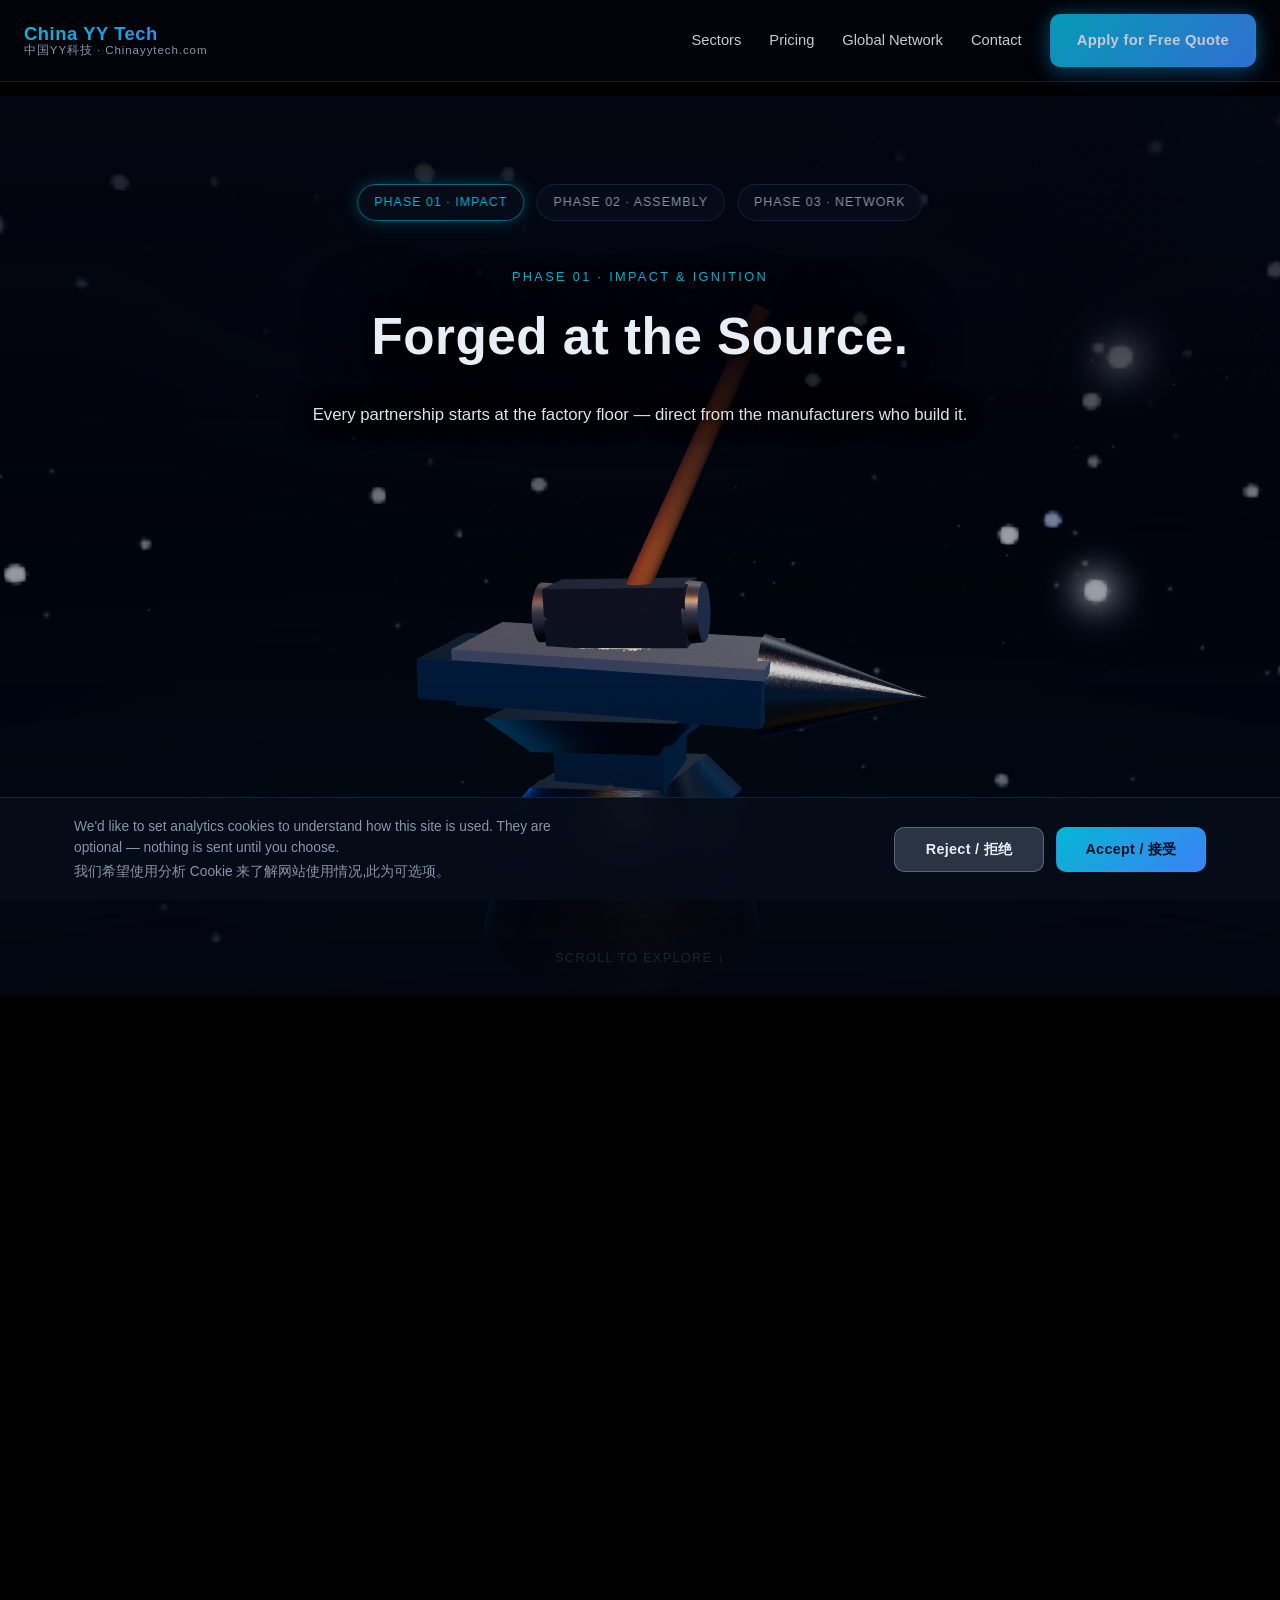
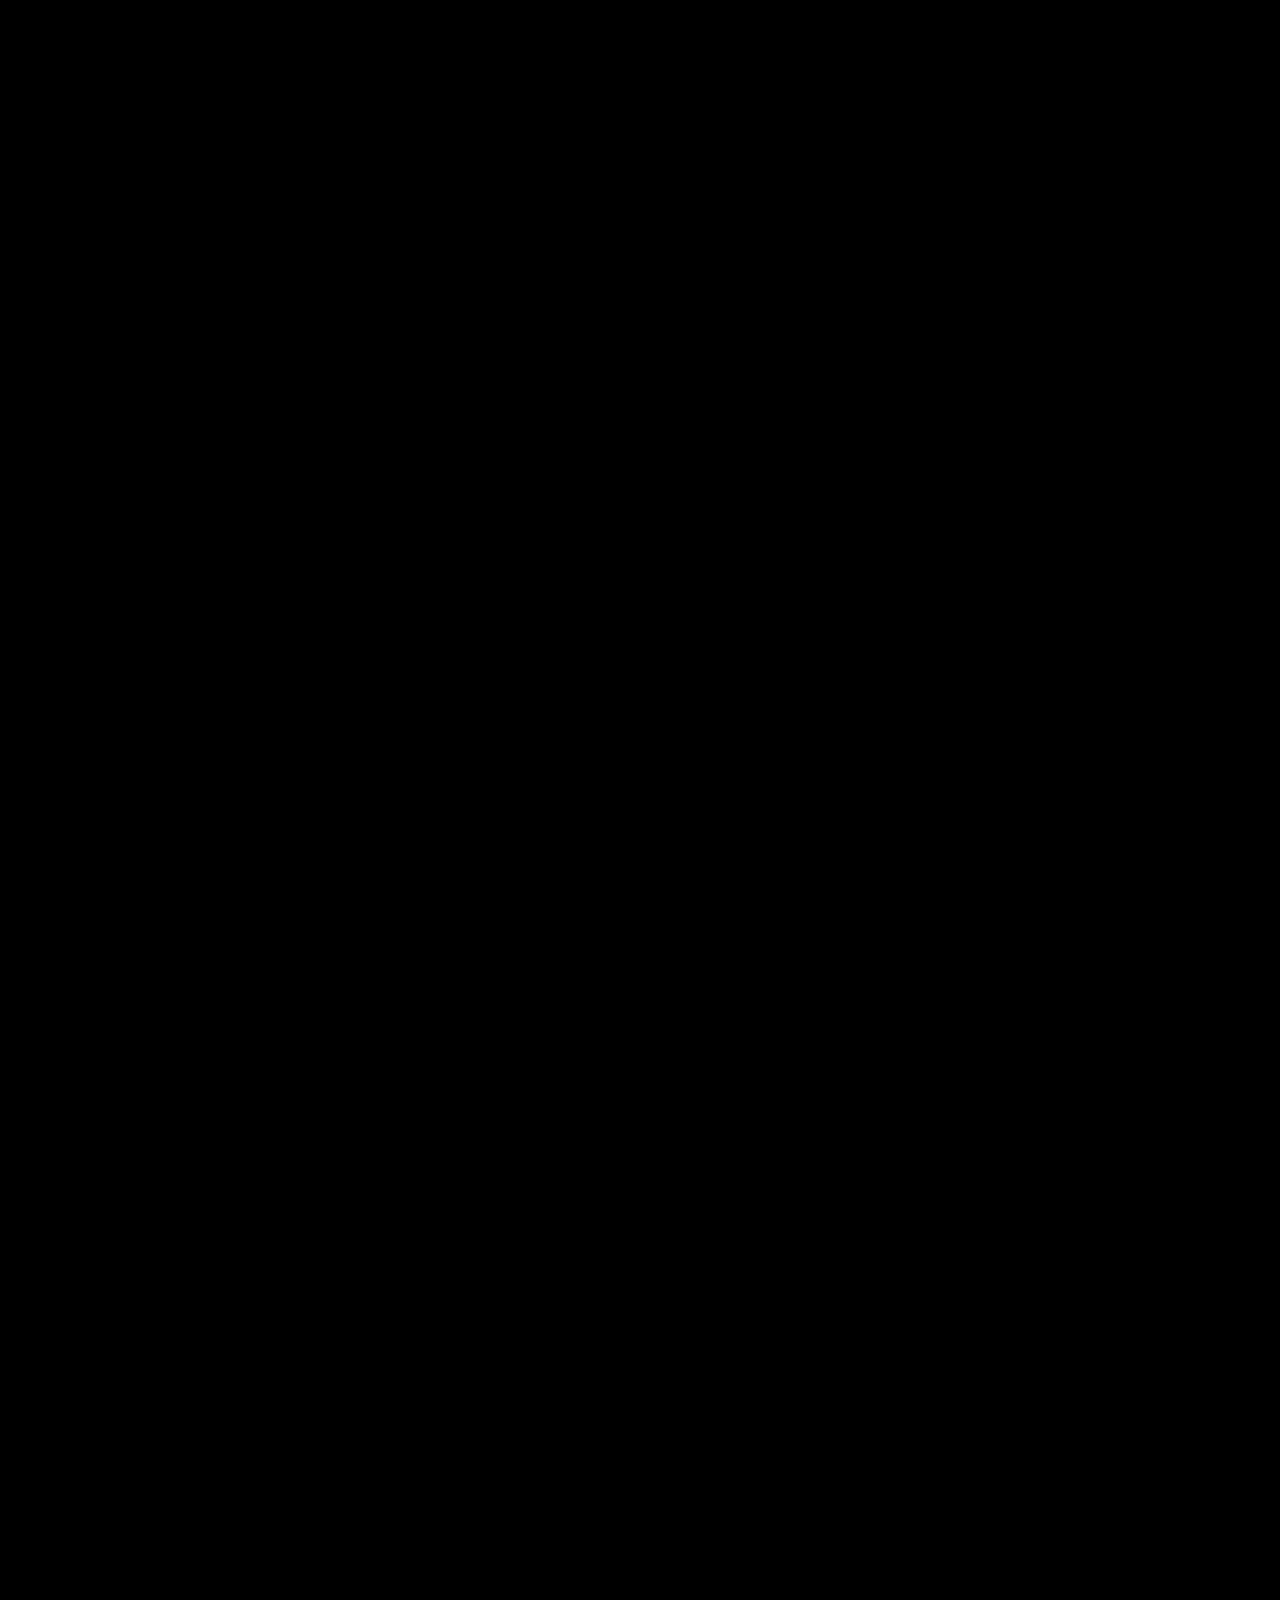
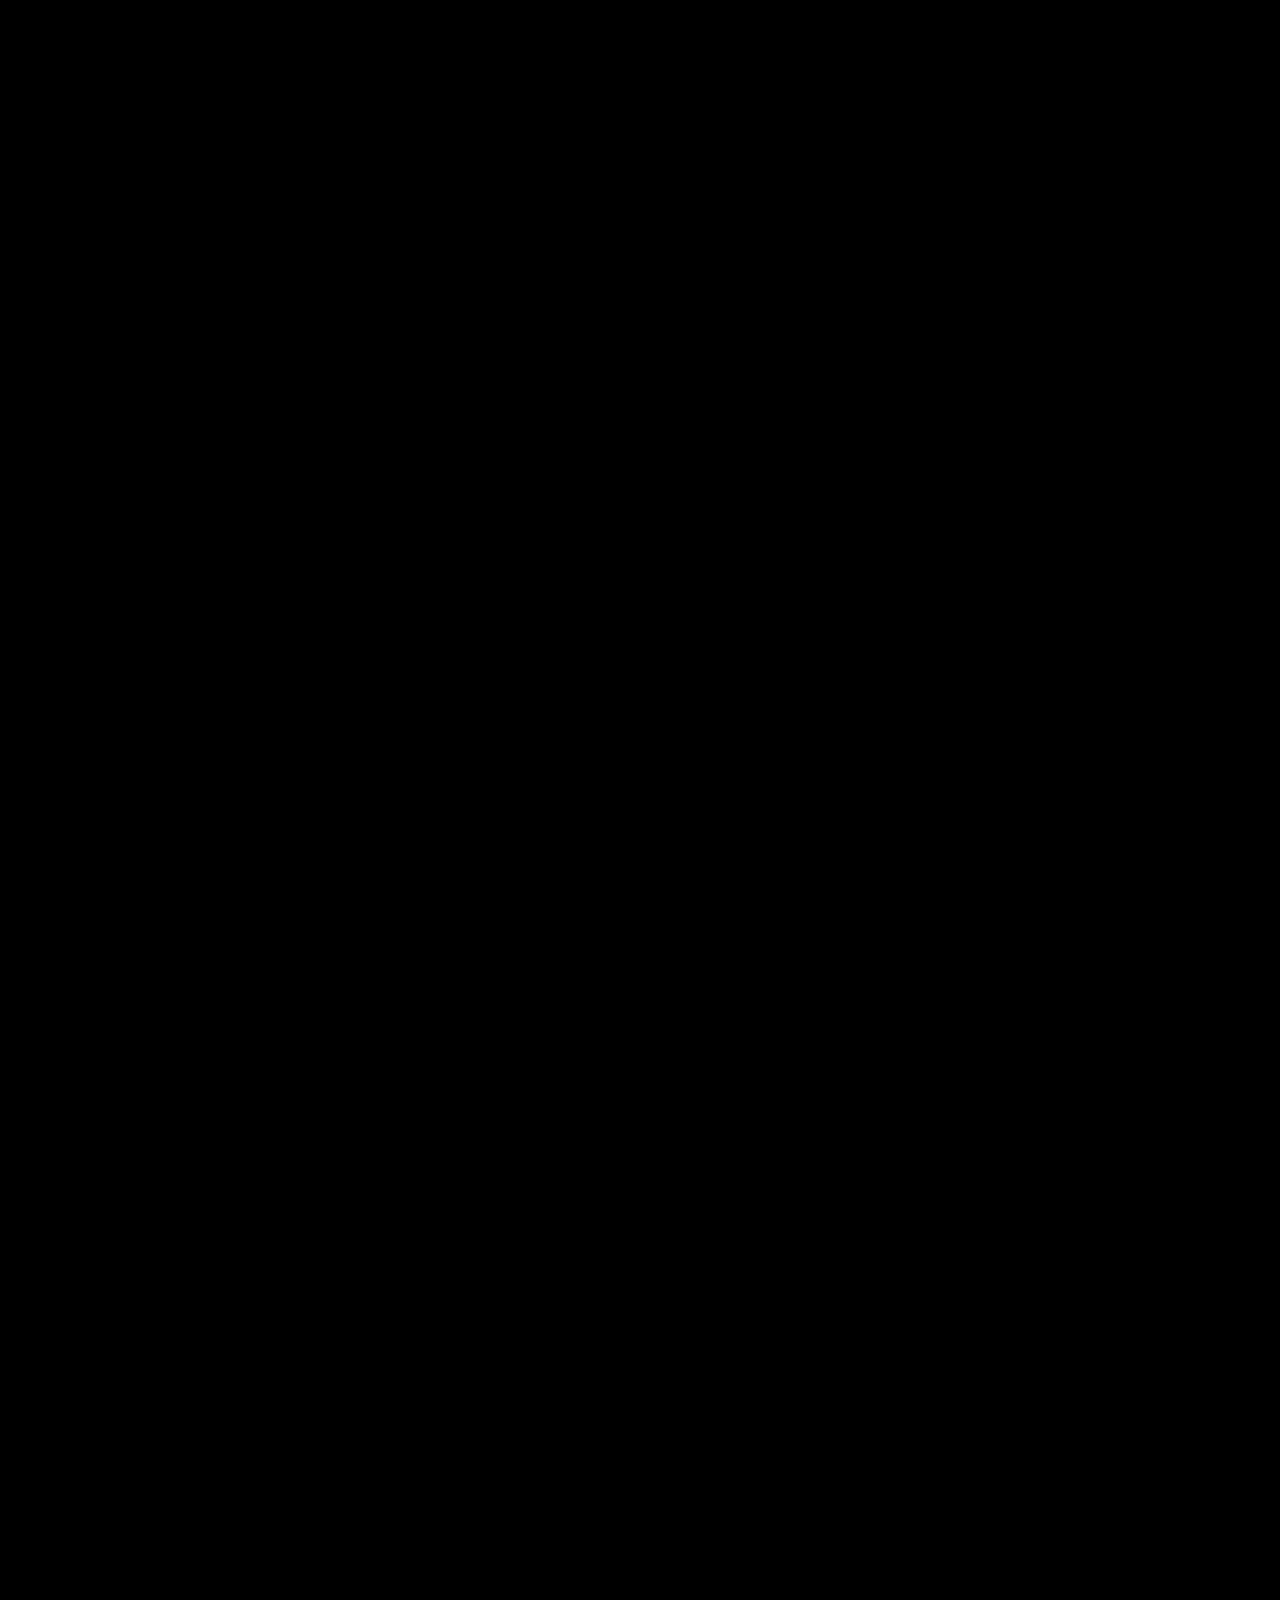
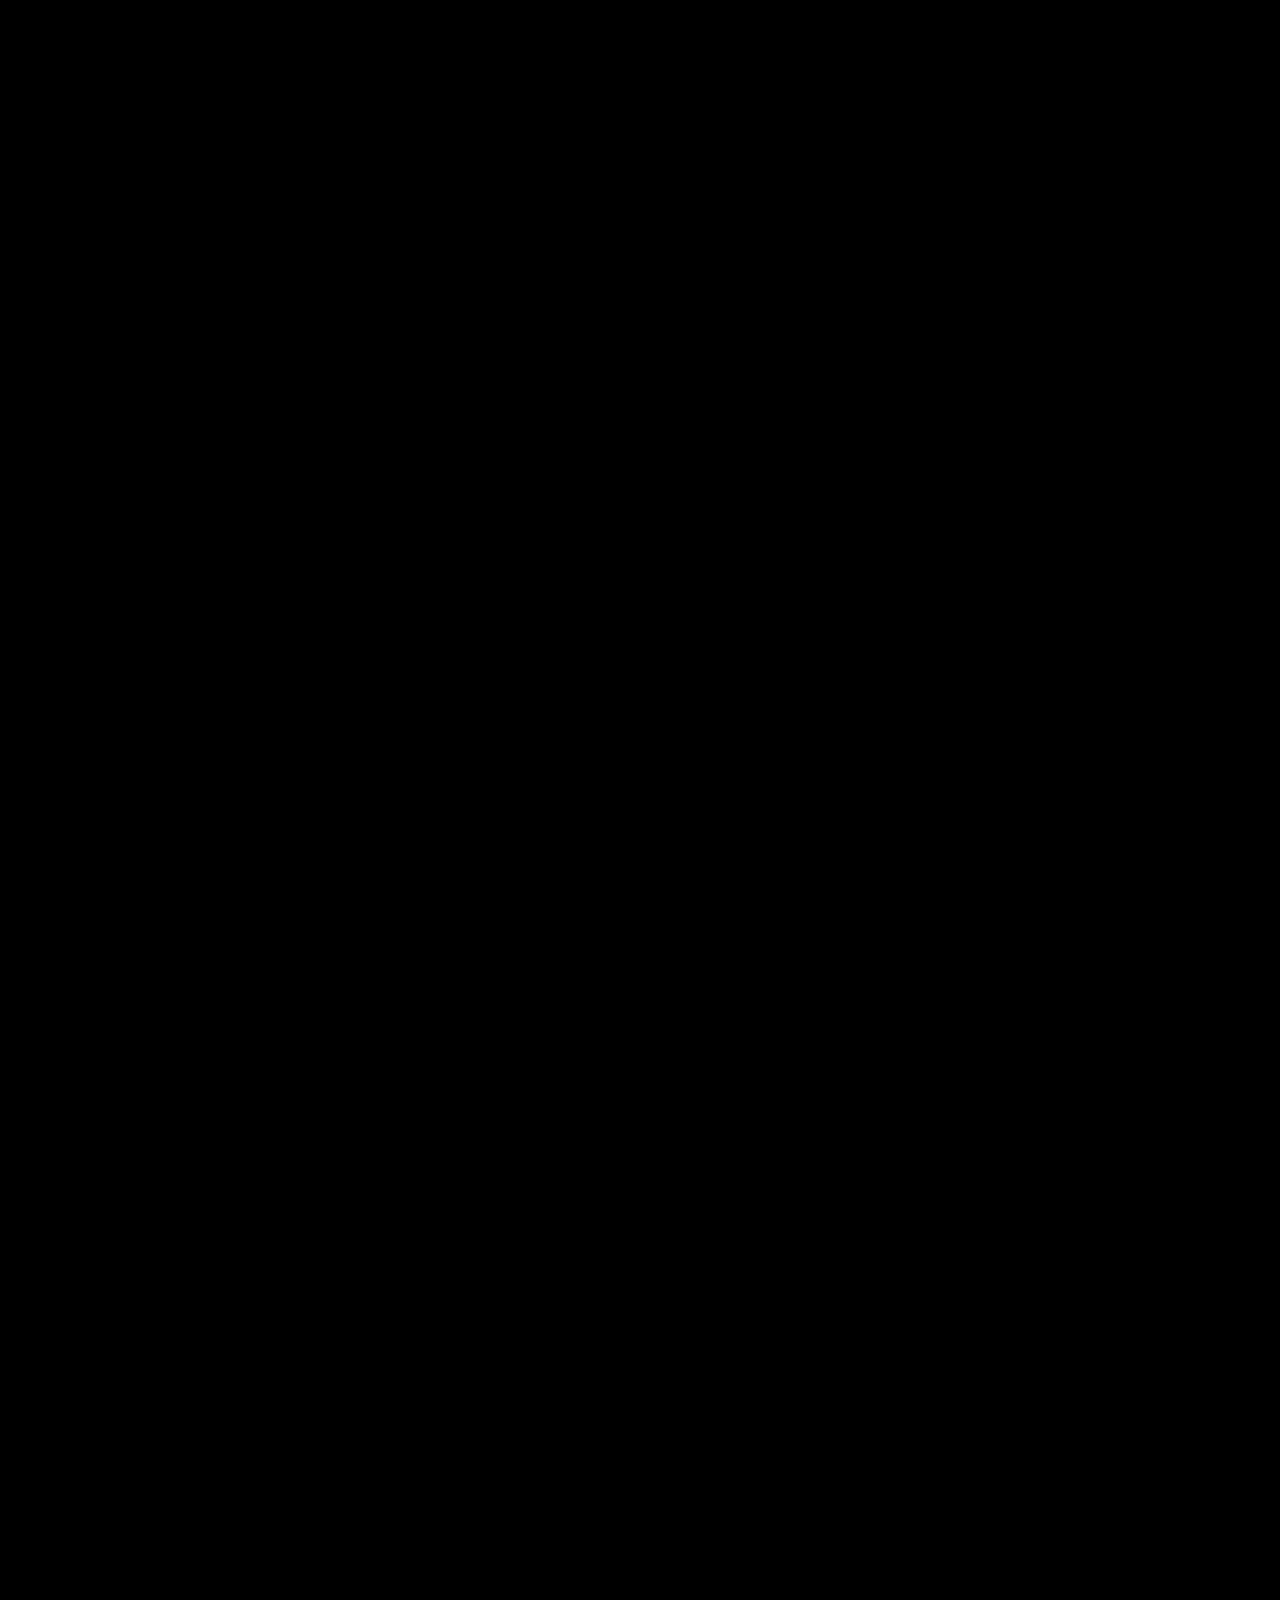
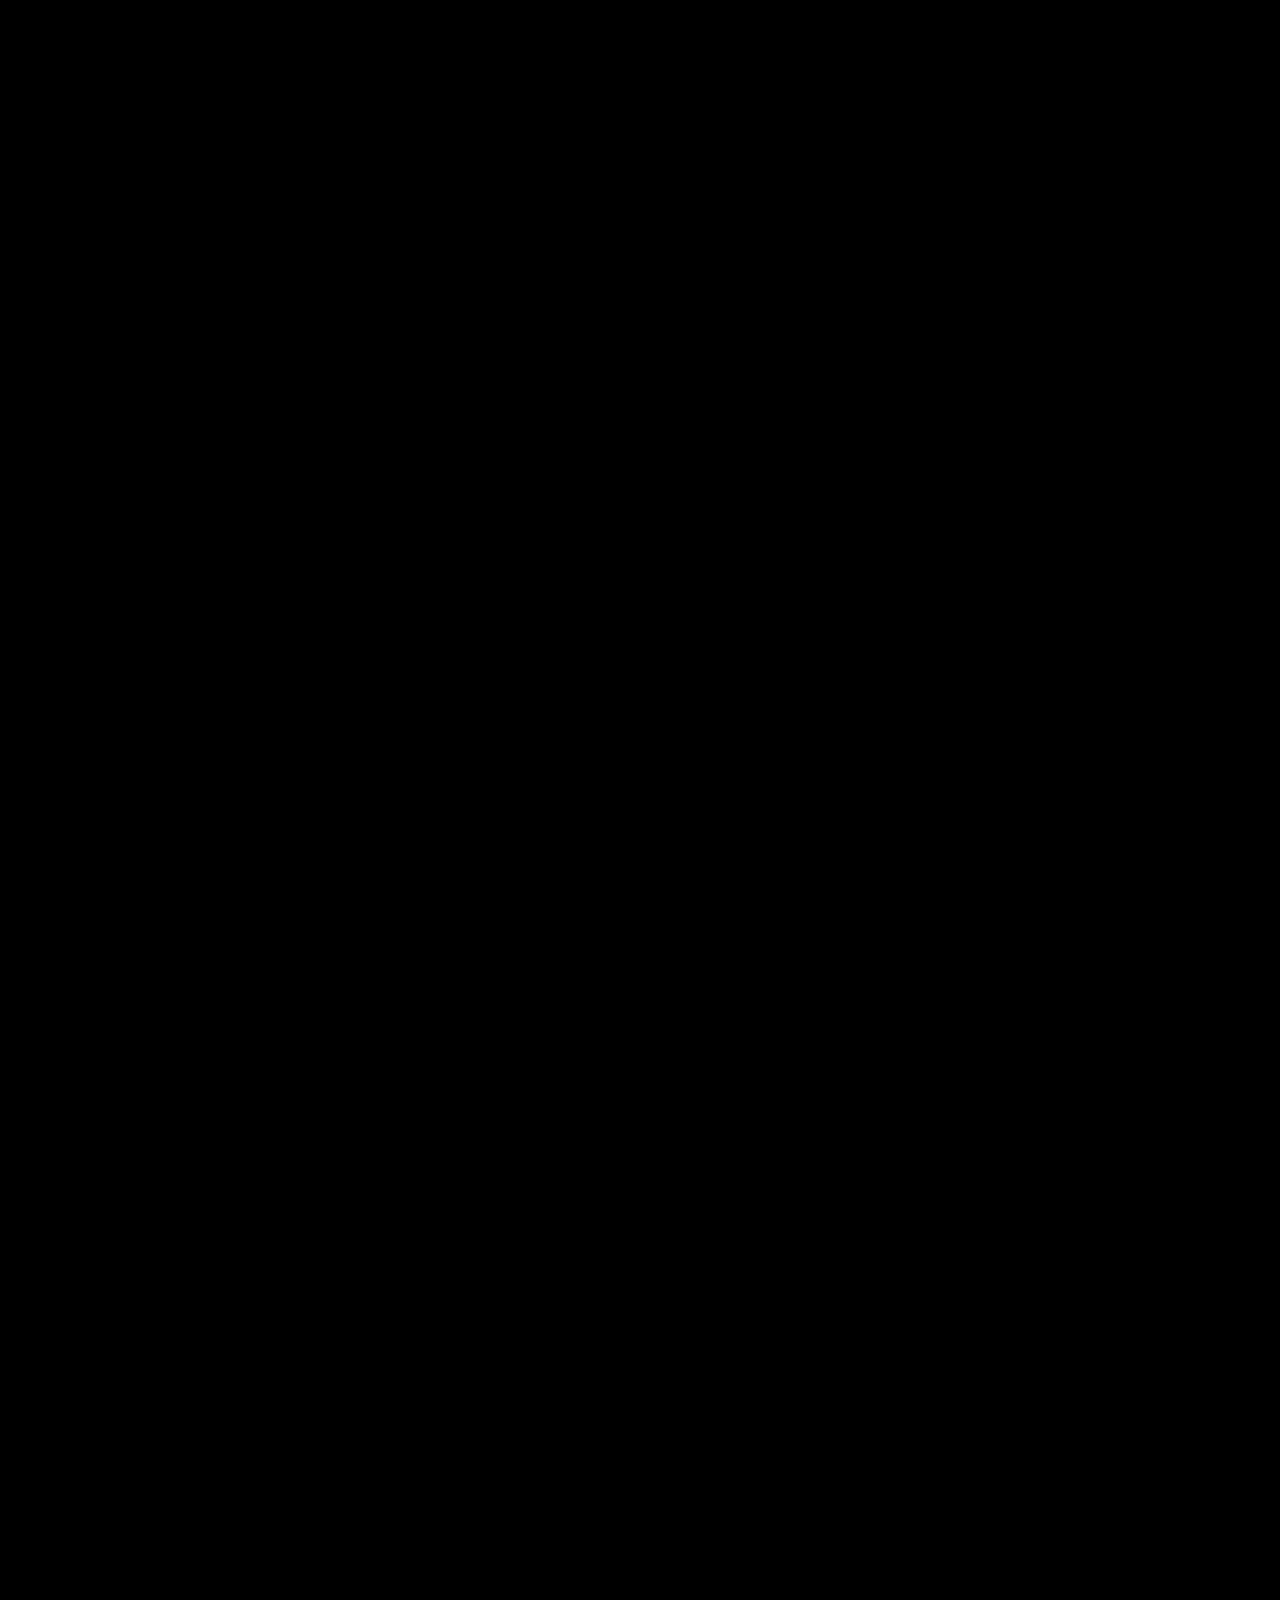
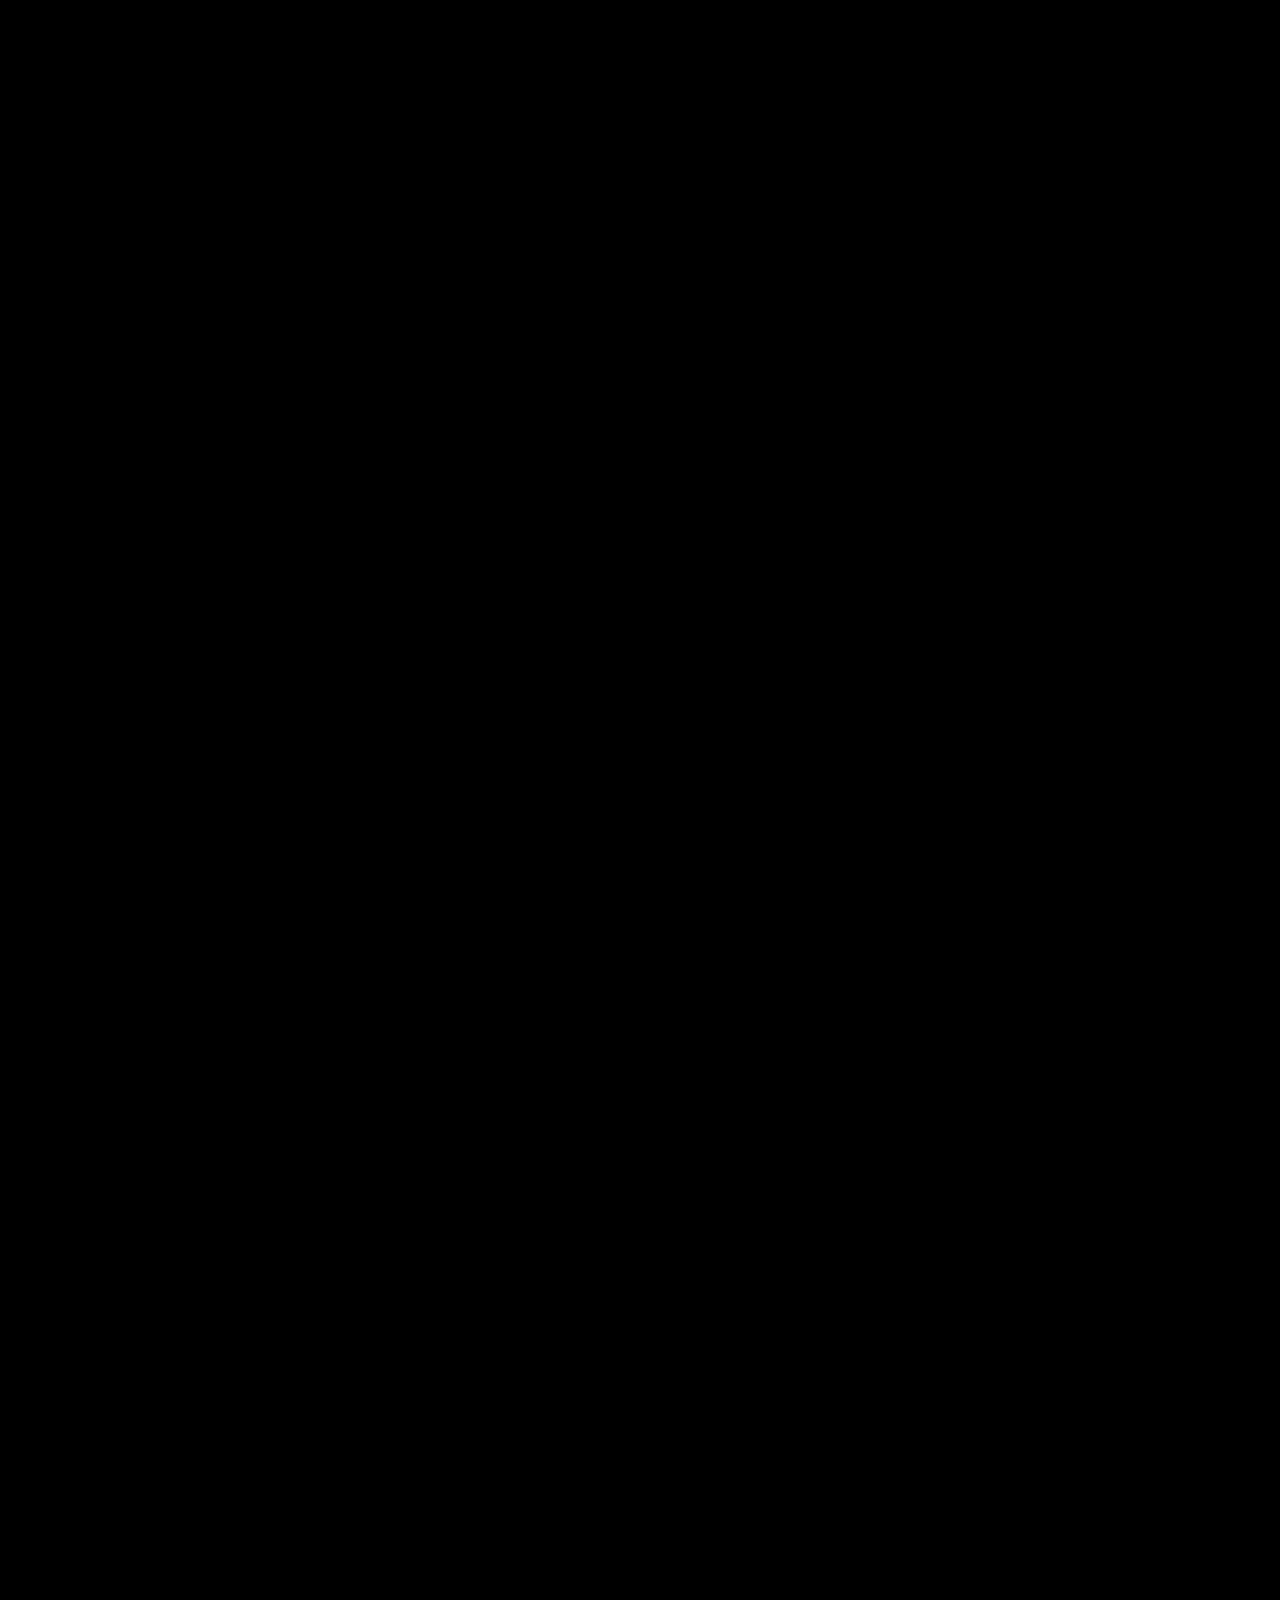
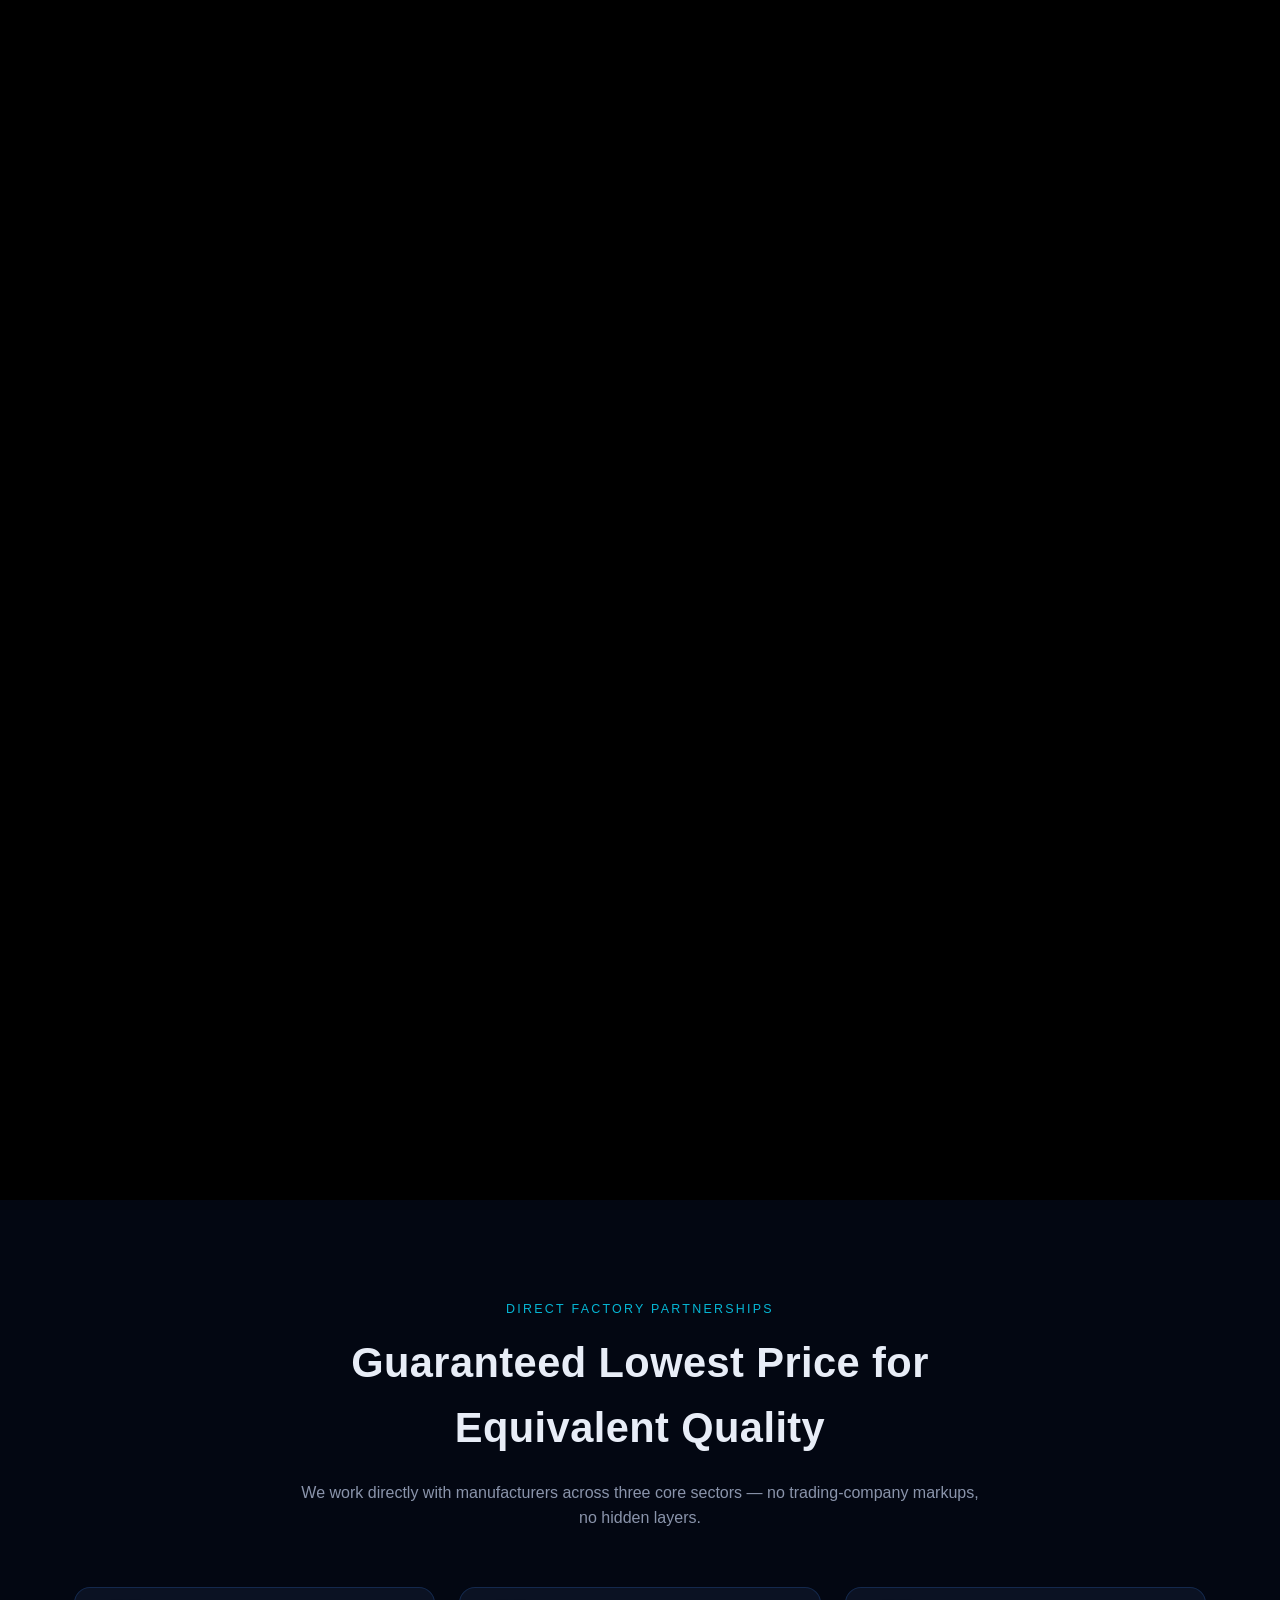
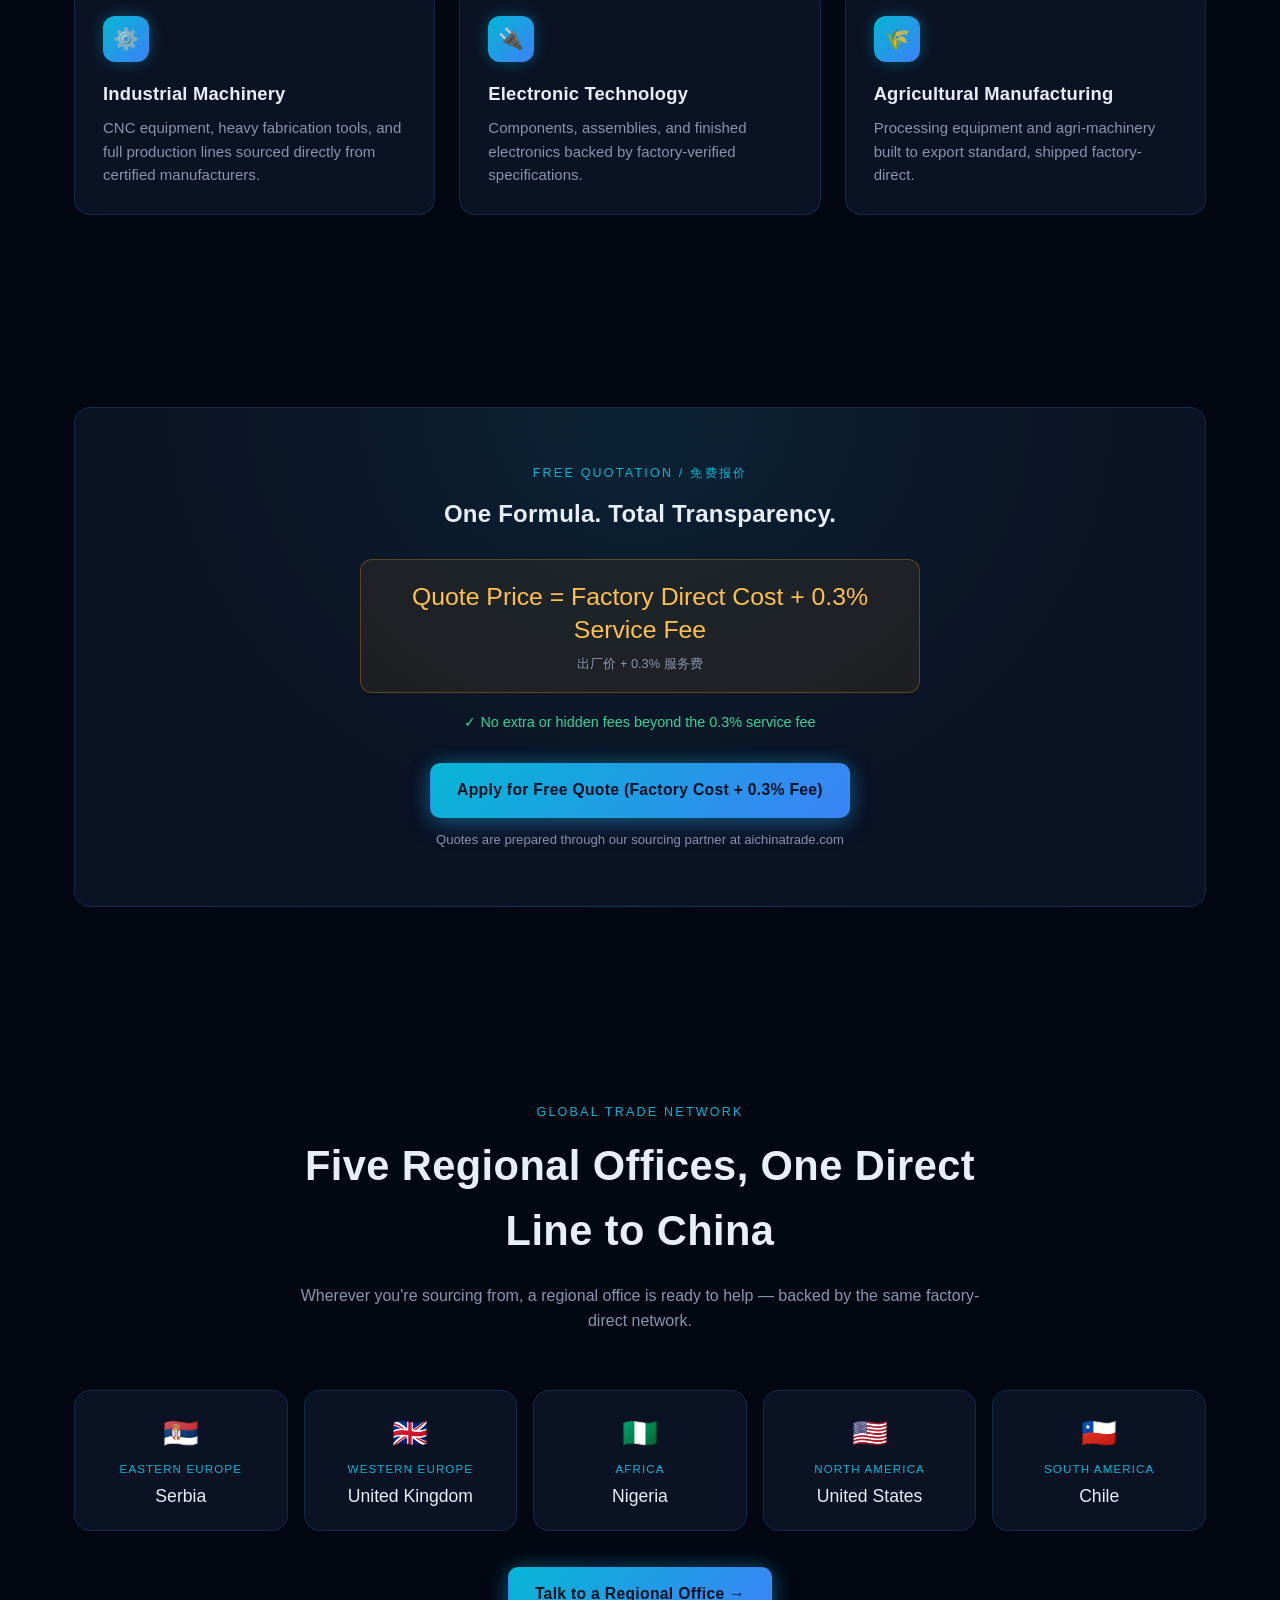
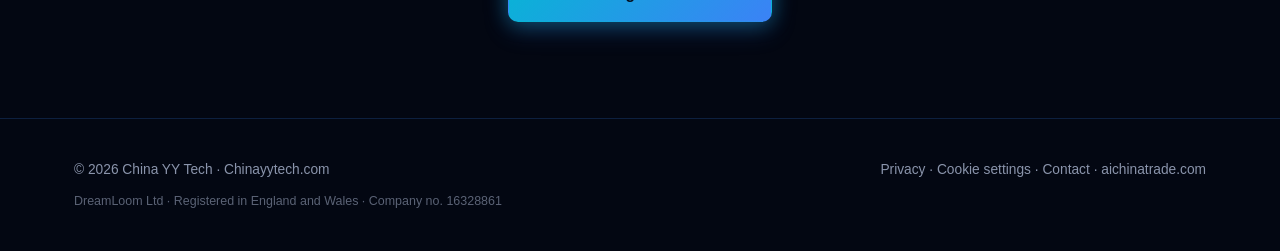
==== commit aaf8ffa7: "Fill in controller details for DreamLoom Ltd and add trading disclosure The certificate gives the en" ====
--- a/index.html
+++ b/index.html
@@ -140,6 +140,7 @@
   <div class="container">
     <span>© <span id="year"></span> China YY Tech · Chinayytech.com</span>
     <span><a href="privacy.html">Privacy</a> · <a class="cookie-settings" href="#">Cookie settings</a> · <a href="contact.html">Contact</a> · <a href="https://www.aichinatrade.com" rel="noopener">aichinatrade.com</a></span>
+    <span class="footer__legal">DreamLoom Ltd · Registered in England and Wales · Company no. 16328861</span>
   </div>
 </footer>
 
--- a/css/style.css
+++ b/css/style.css
@@ -463,6 +463,12 @@
 footer .container { display: flex; justify-content: space-between; align-items: center; flex-wrap: wrap; gap: 12px; }
 footer a { color: var(--text-dim); }
 footer a:hover { color: var(--cyan); }
+.footer__legal {
+  flex-basis: 100%;
+  font-size: 0.78rem;
+  opacity: 0.65;
+  /* Companies Act 2006 trading disclosure: registered name, number and place. */
+}
 
 /* ---------- Contact page ---------- */
 .page-header { padding: 160px 0 60px; text-align: center; }
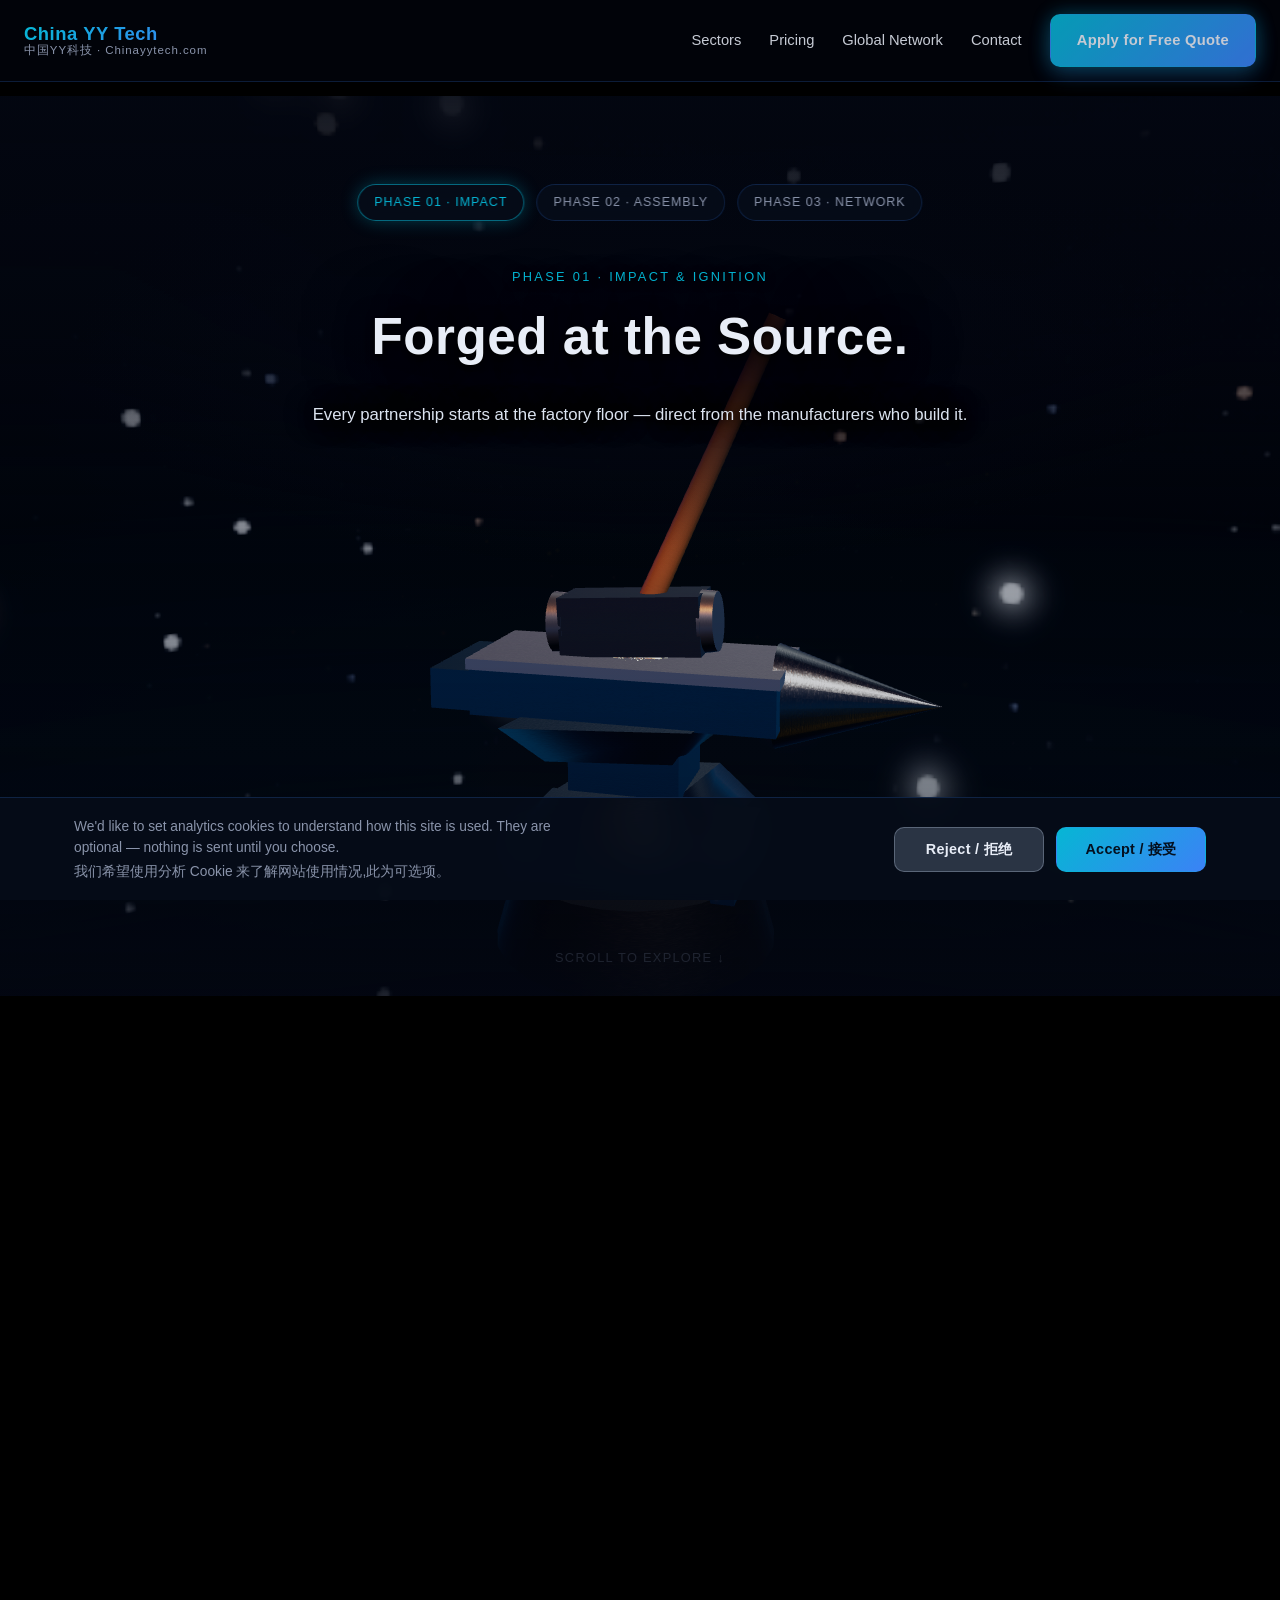
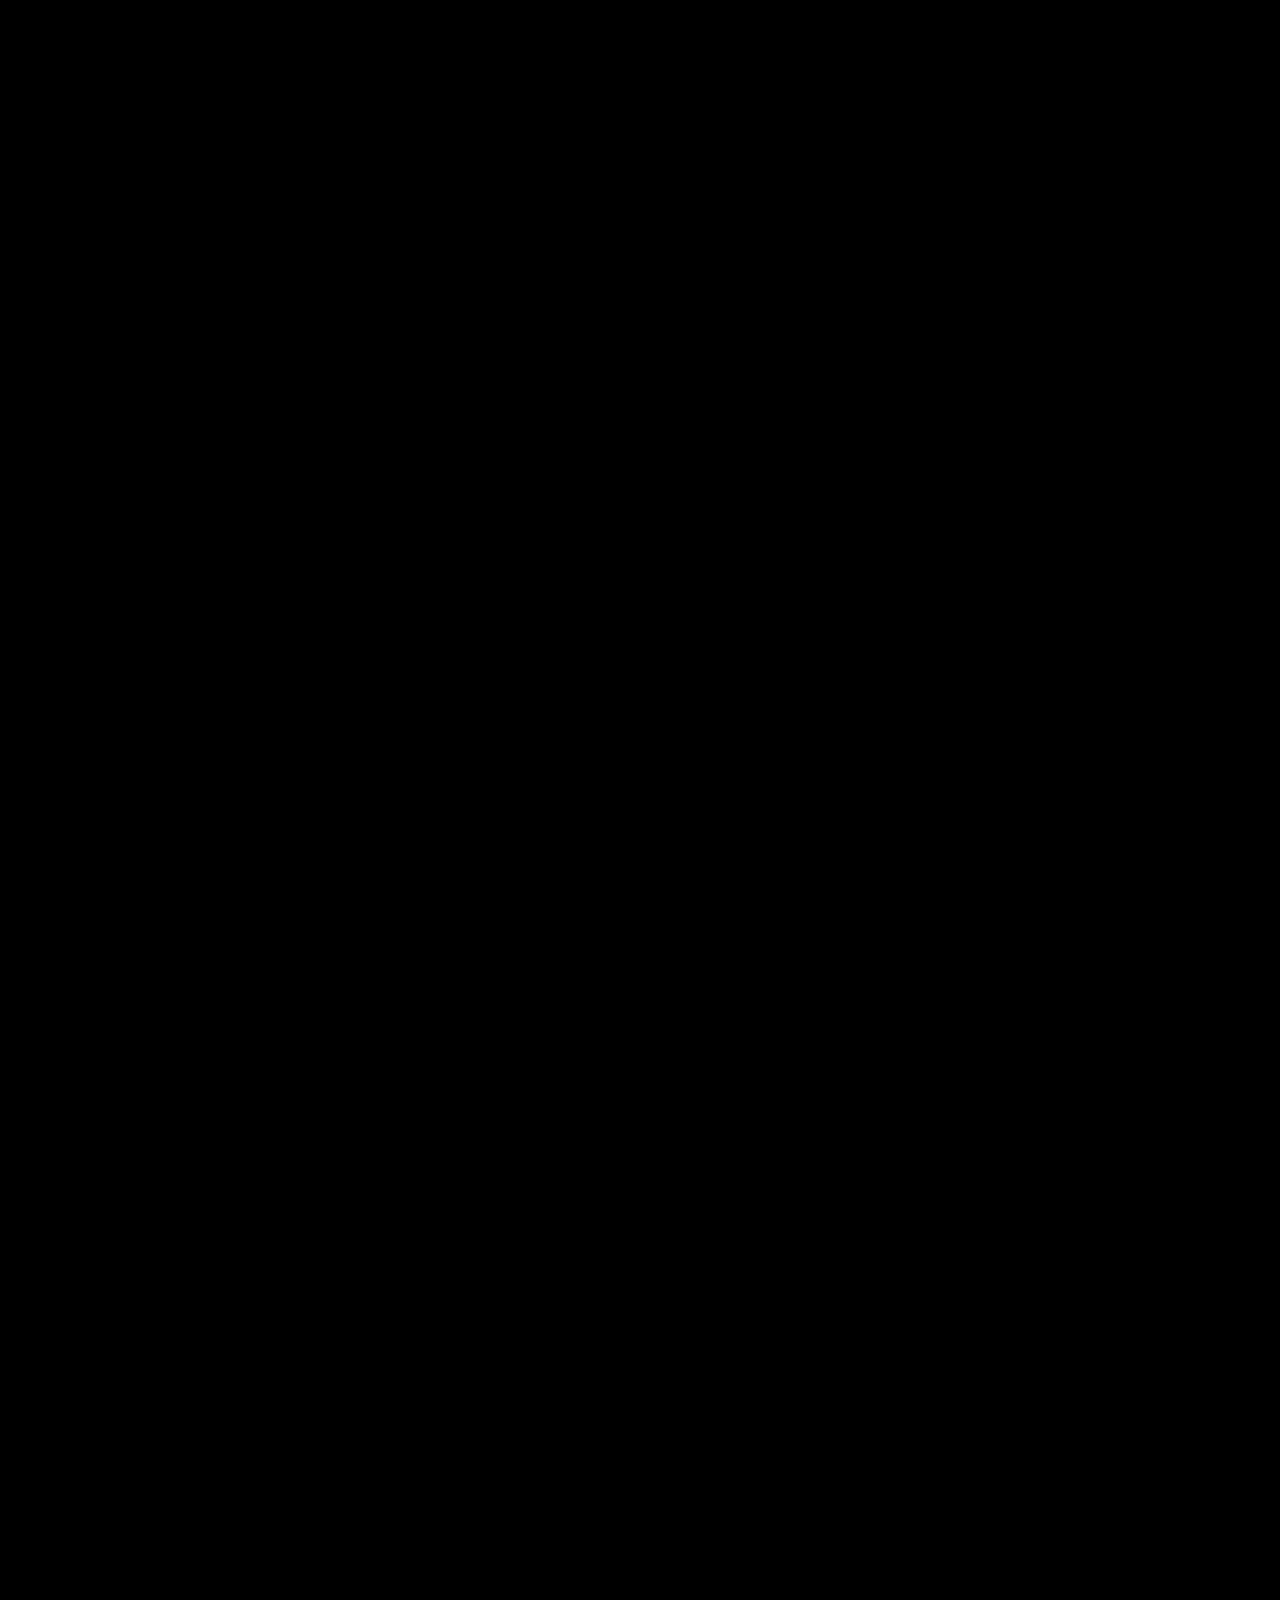
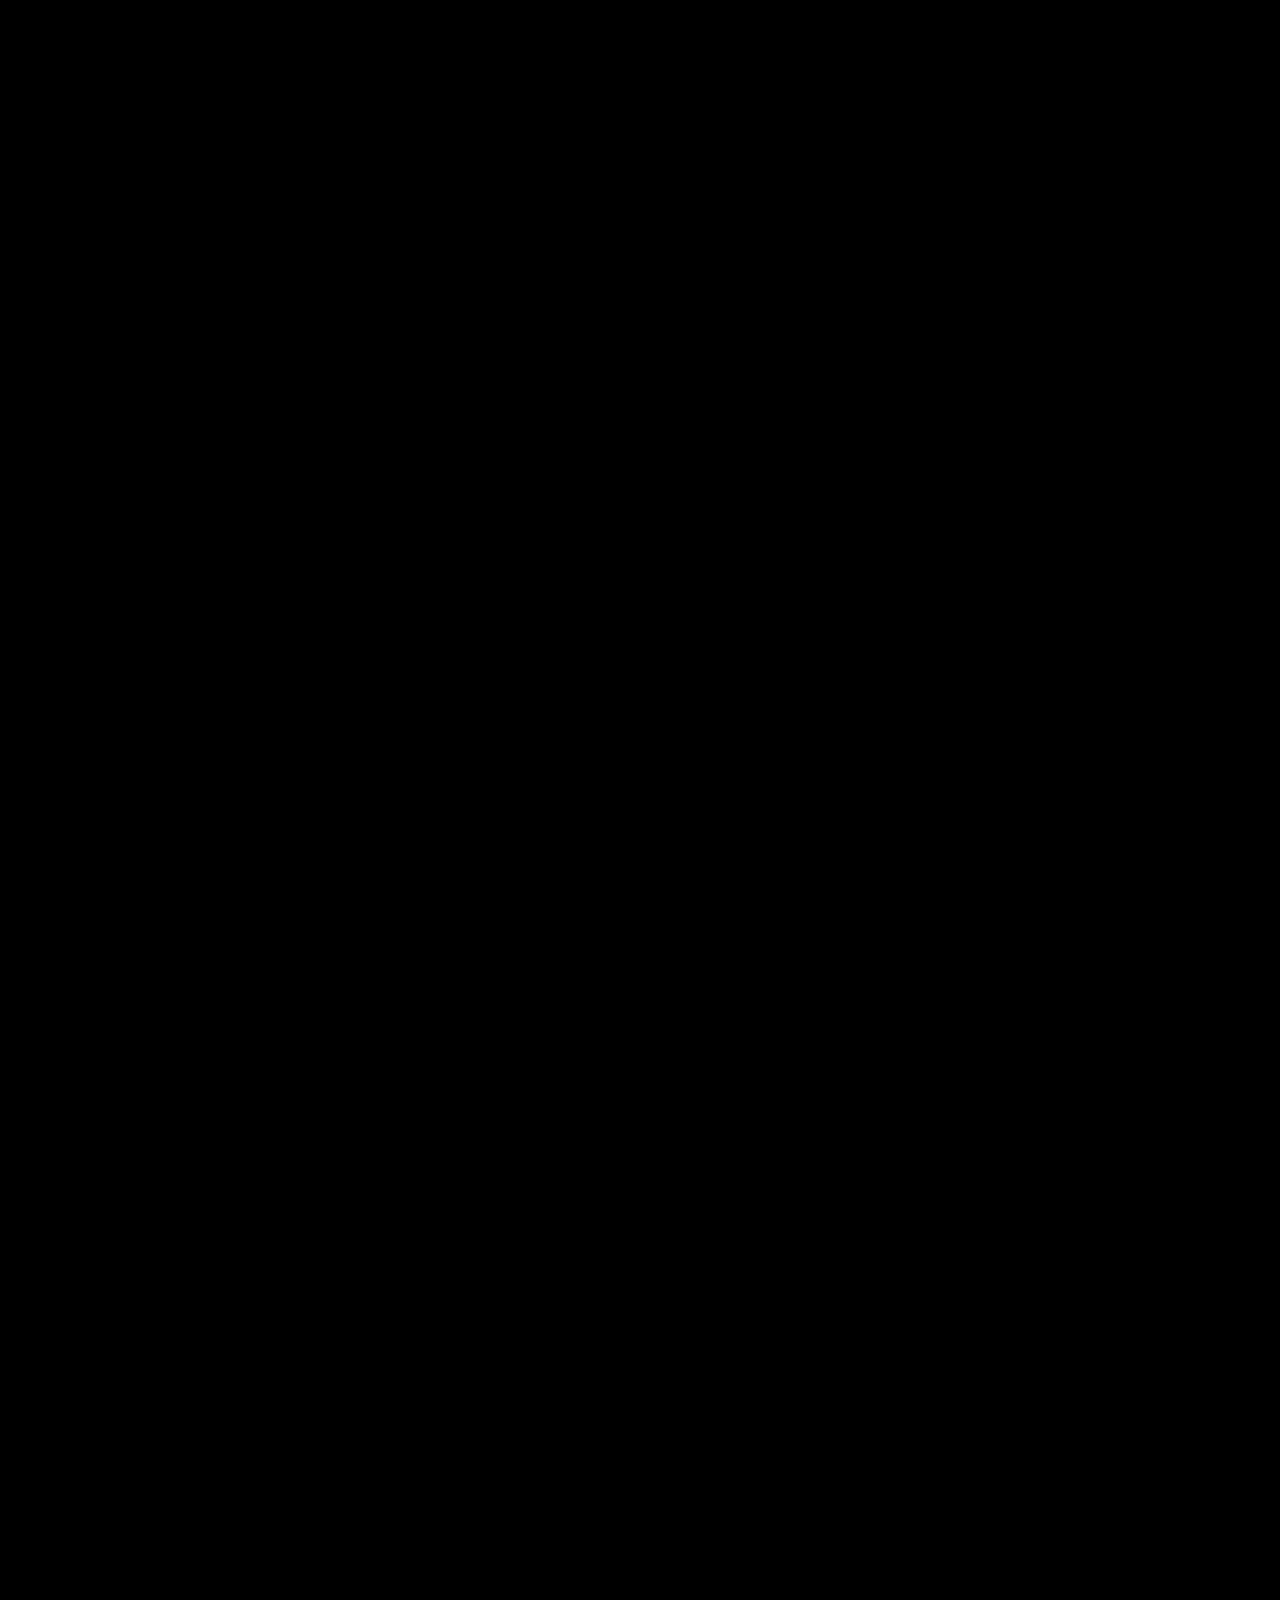
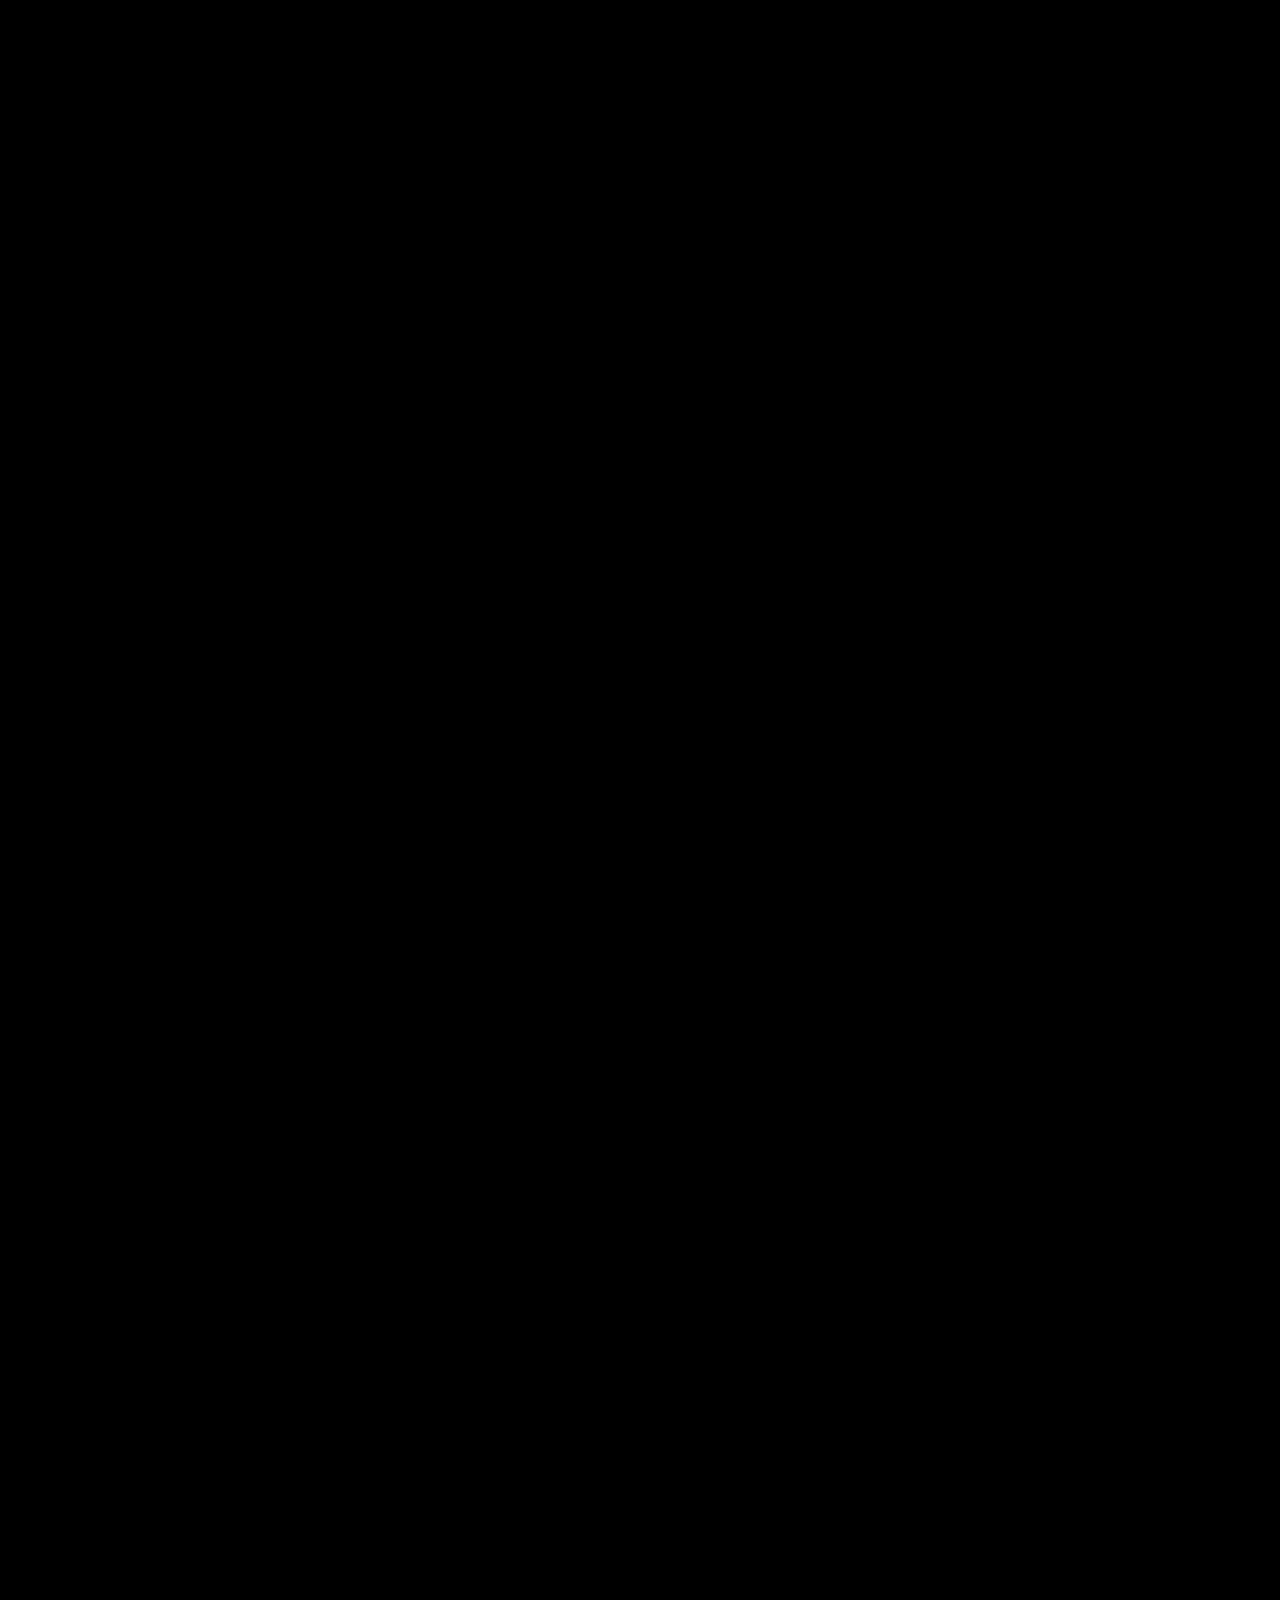
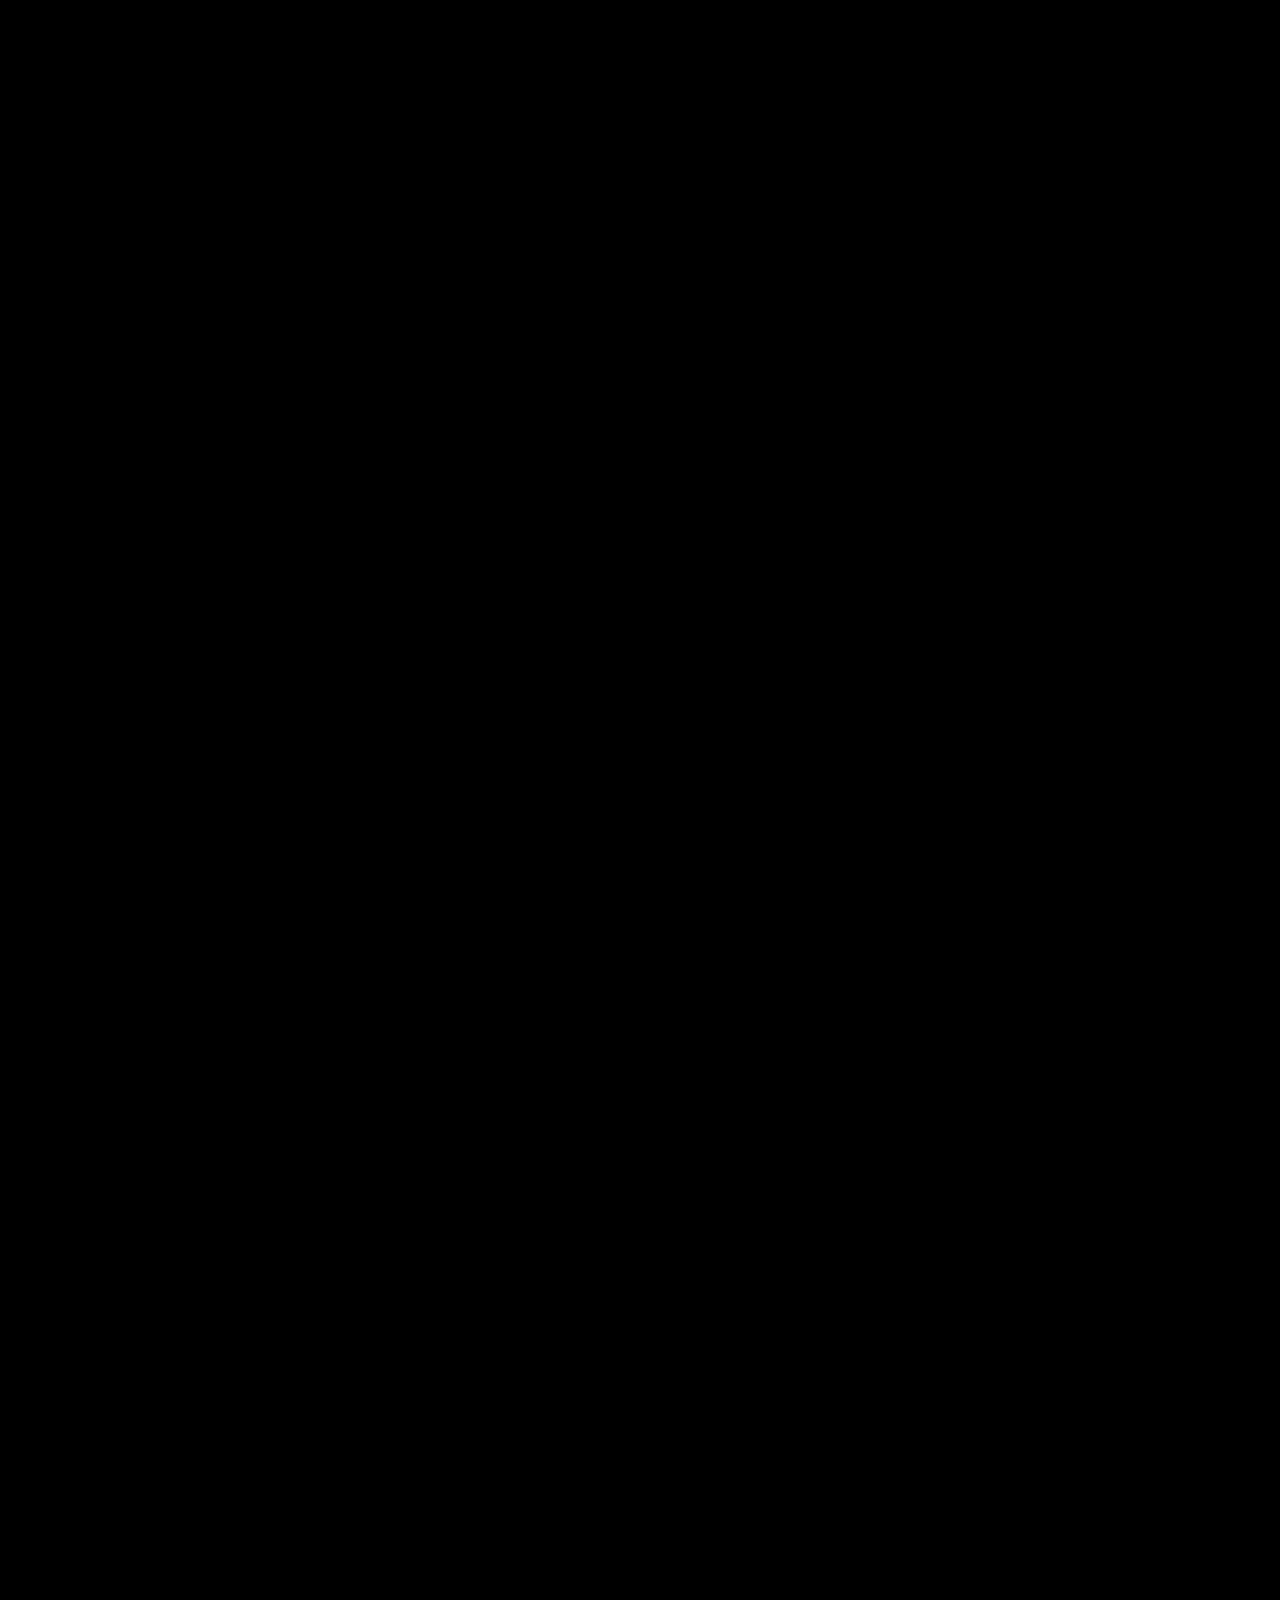
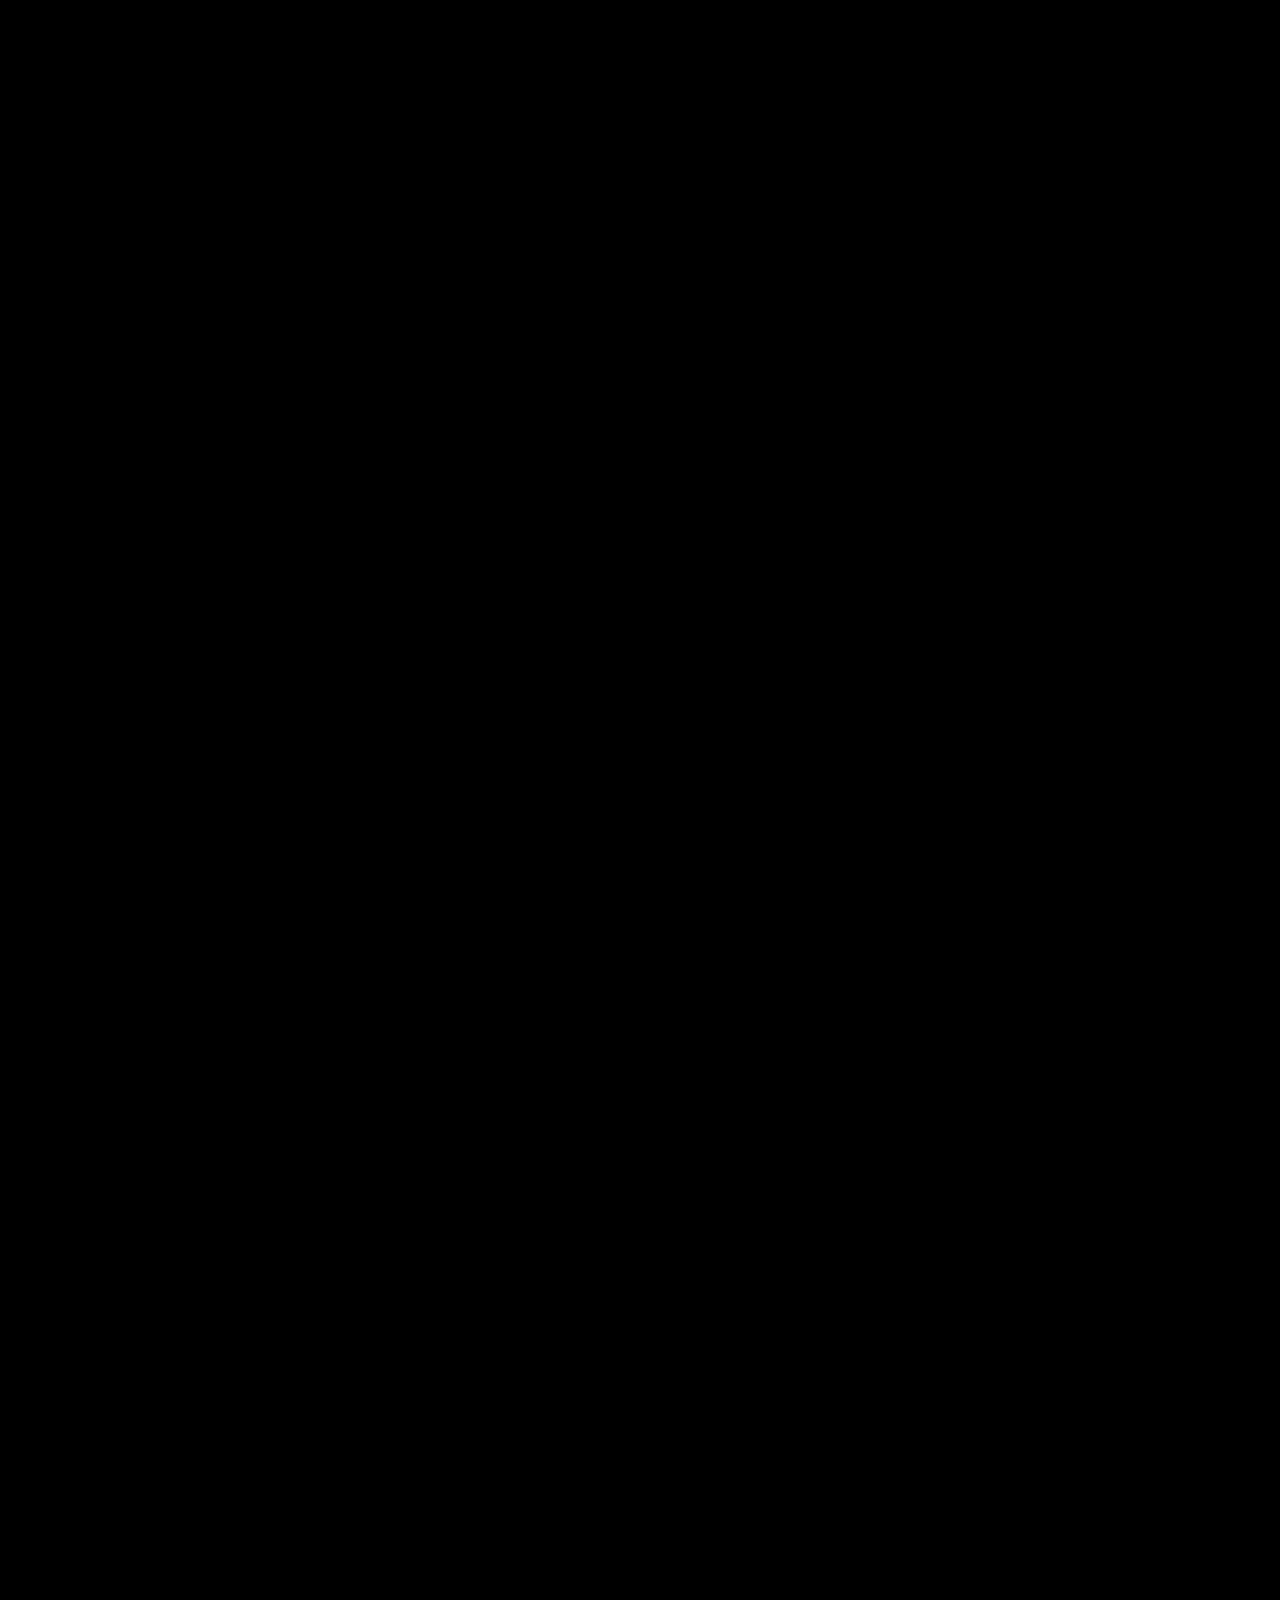
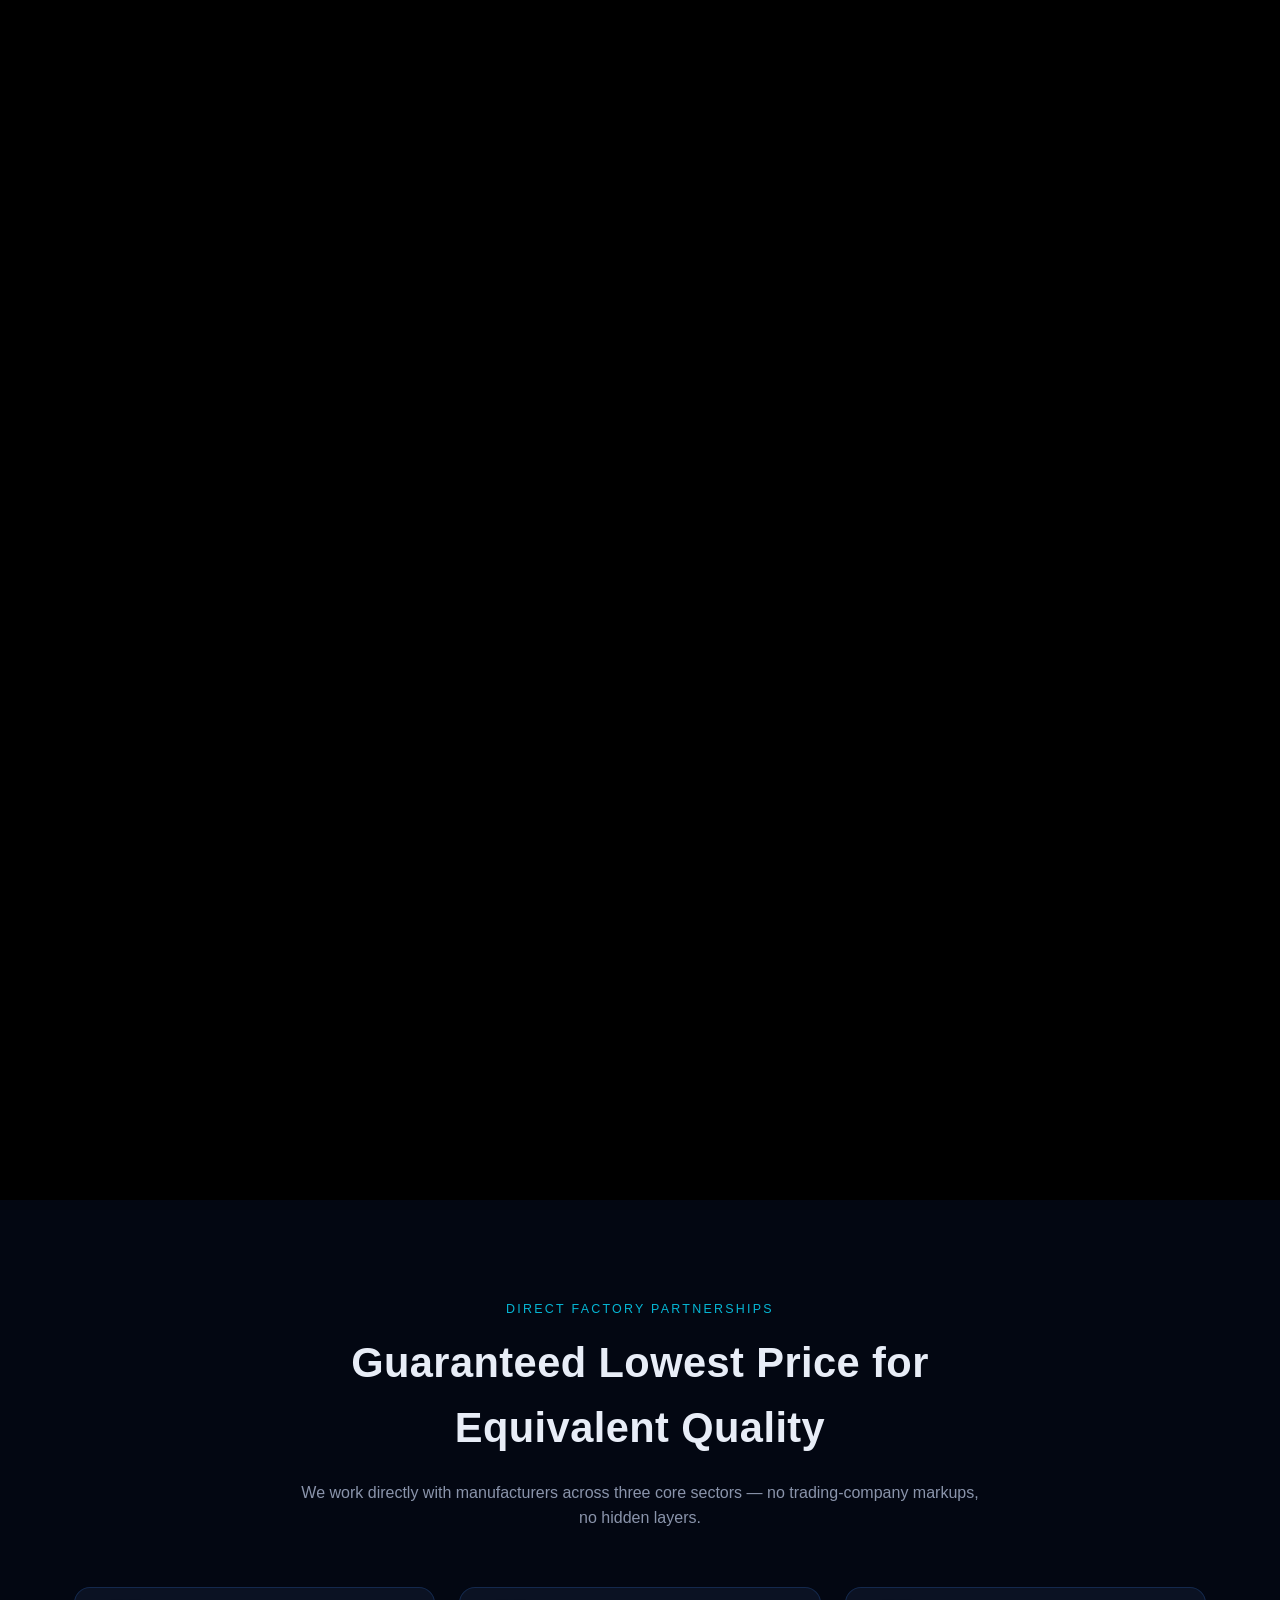
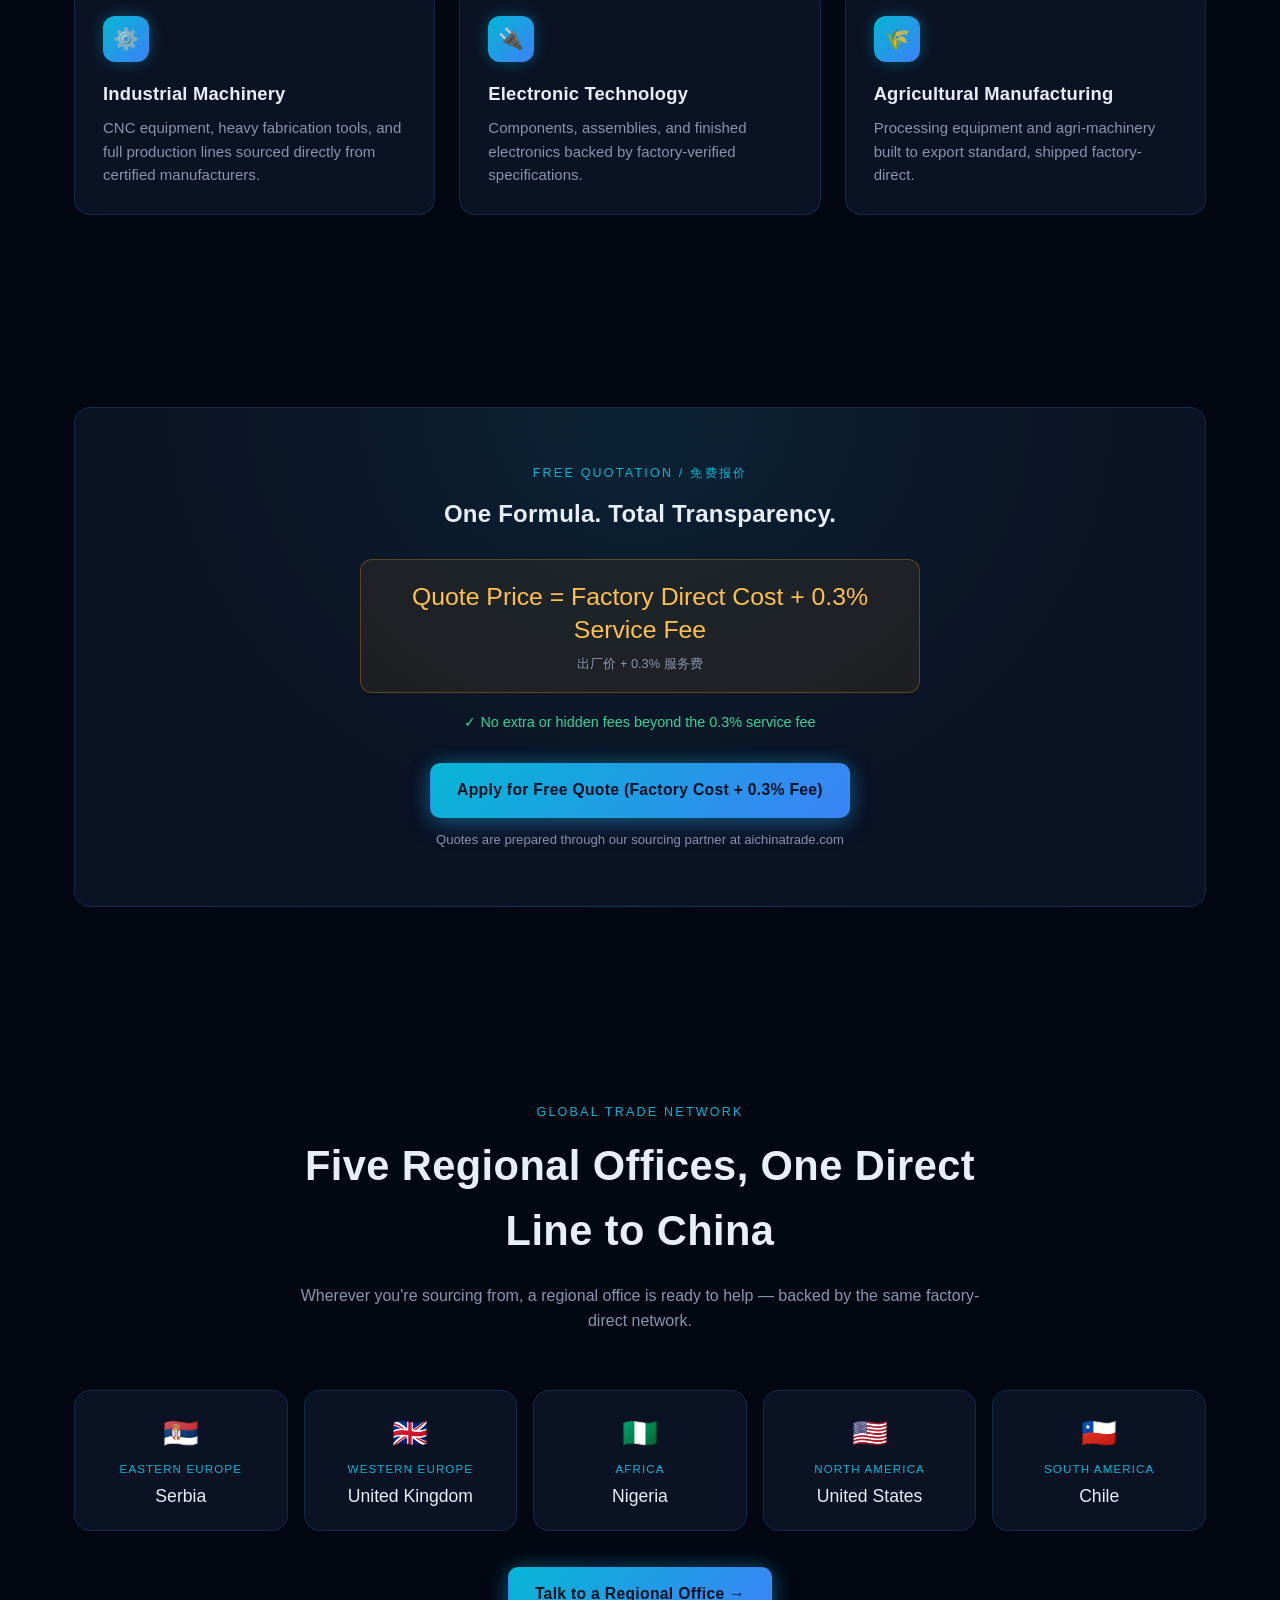
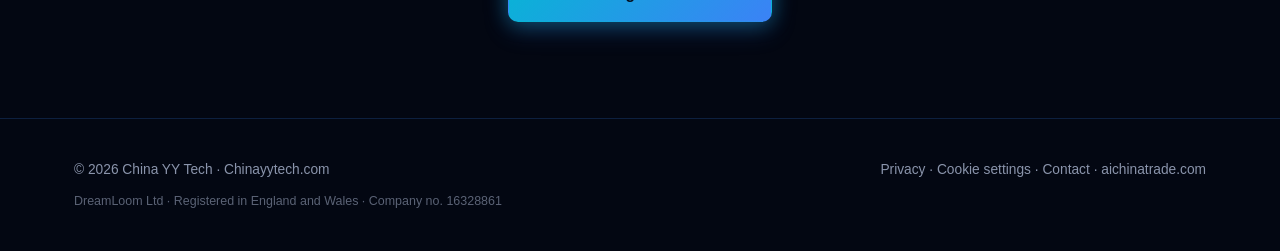
==== commit aa5510c1: "Stamp asset versions at commit time; two deploy pipelines were racing The cache-busting added earlie" ====
--- a/index.html
+++ b/index.html
@@ -16,8 +16,8 @@
 </script>
 <title>China YY Tech | Direct Factory Partnerships, Guaranteed Pricing</title>
 <meta name="description" content="China YY Tech connects global buyers directly with Chinese factories across industrial machinery, electronic technology, and agricultural manufacturing — transparent pricing at factory direct cost plus a flat 0.3% service fee." />
-<link rel="stylesheet" href="css/fonts.css?v=__BUILD__" />
-<link rel="stylesheet" href="css/style.css?v=__BUILD__" />
+<link rel="stylesheet" href="css/fonts.css?v=5f98d1577d96" />
+<link rel="stylesheet" href="css/style.css?v=5f98d1577d96" />
 </head>
 <body>
 
@@ -159,7 +159,7 @@
   </div>
 </div>
 
-<script defer src="js/consent.js?v=__BUILD__"></script>
-<script type="module" src="js/main.js?v=__BUILD__"></script>
+<script defer src="js/consent.js?v=5f98d1577d96"></script>
+<script type="module" src="js/main.js?v=5f98d1577d96"></script>
 </body>
 </html>
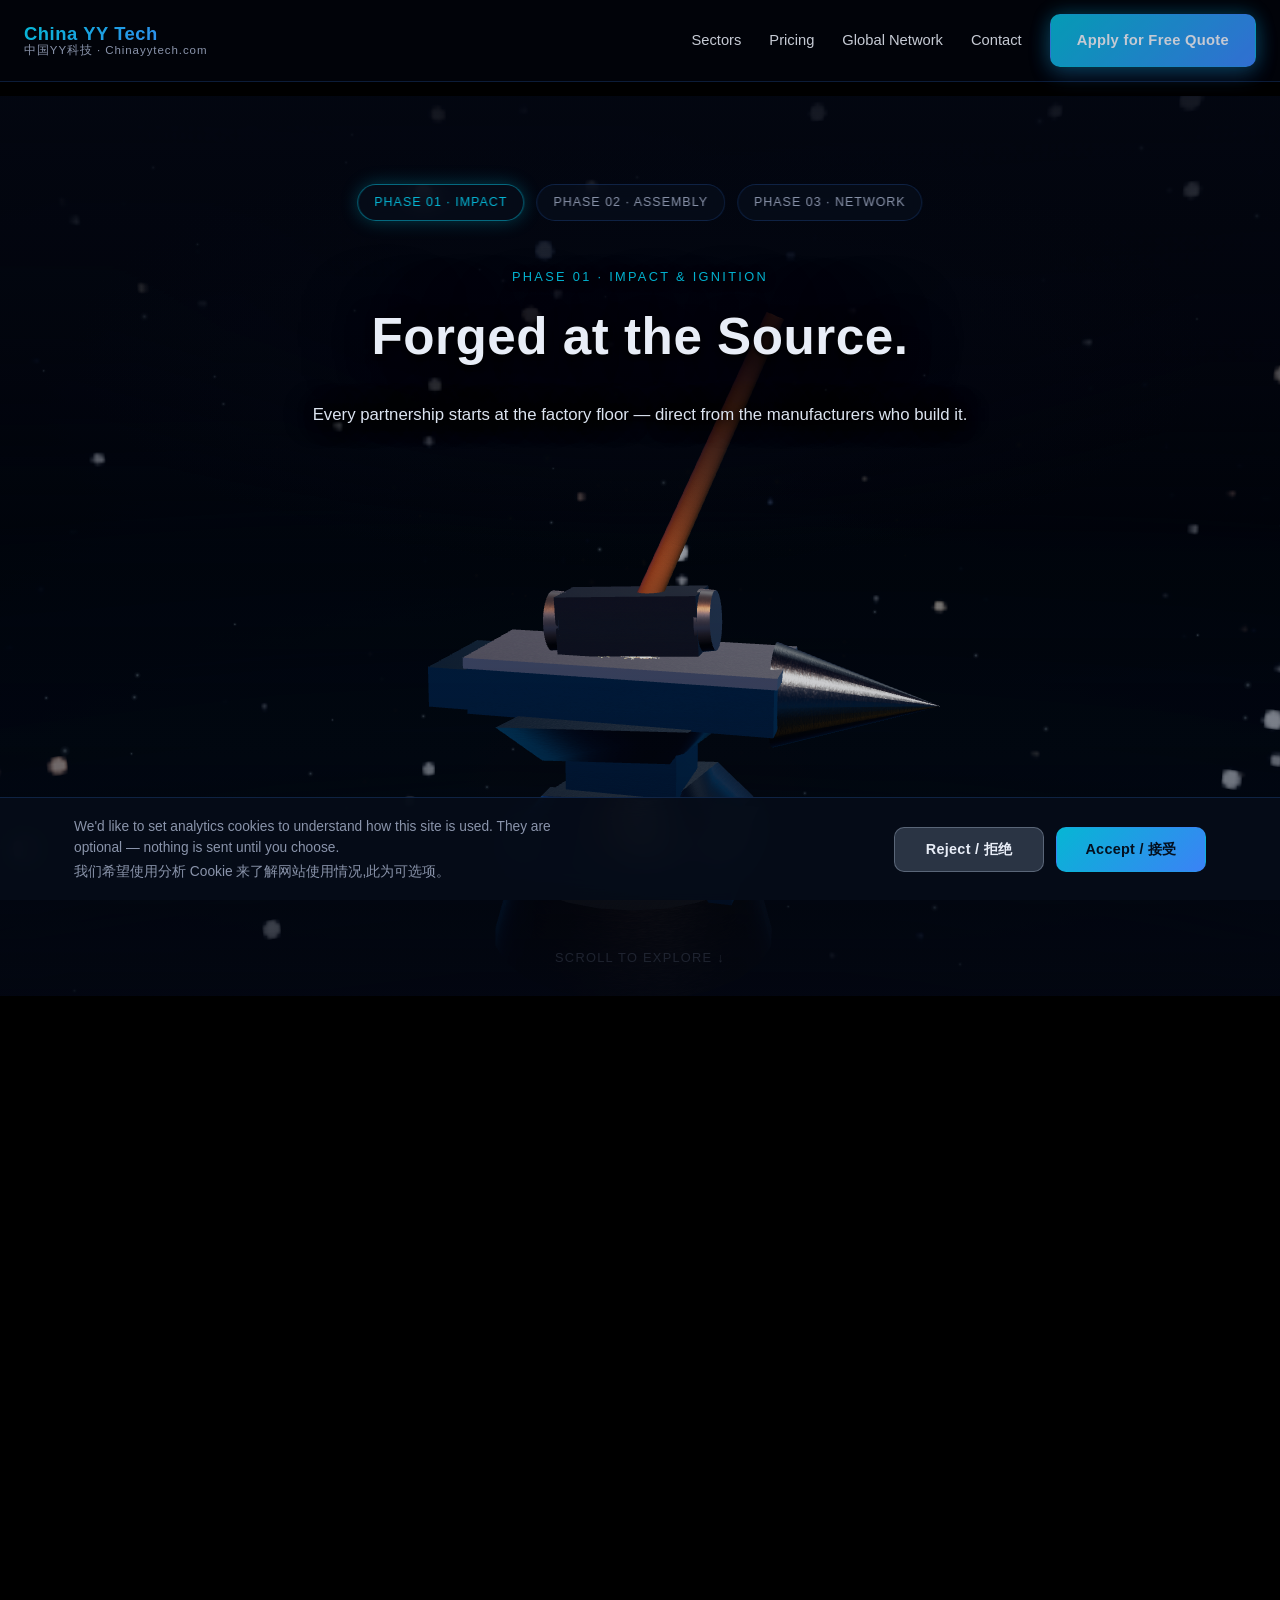
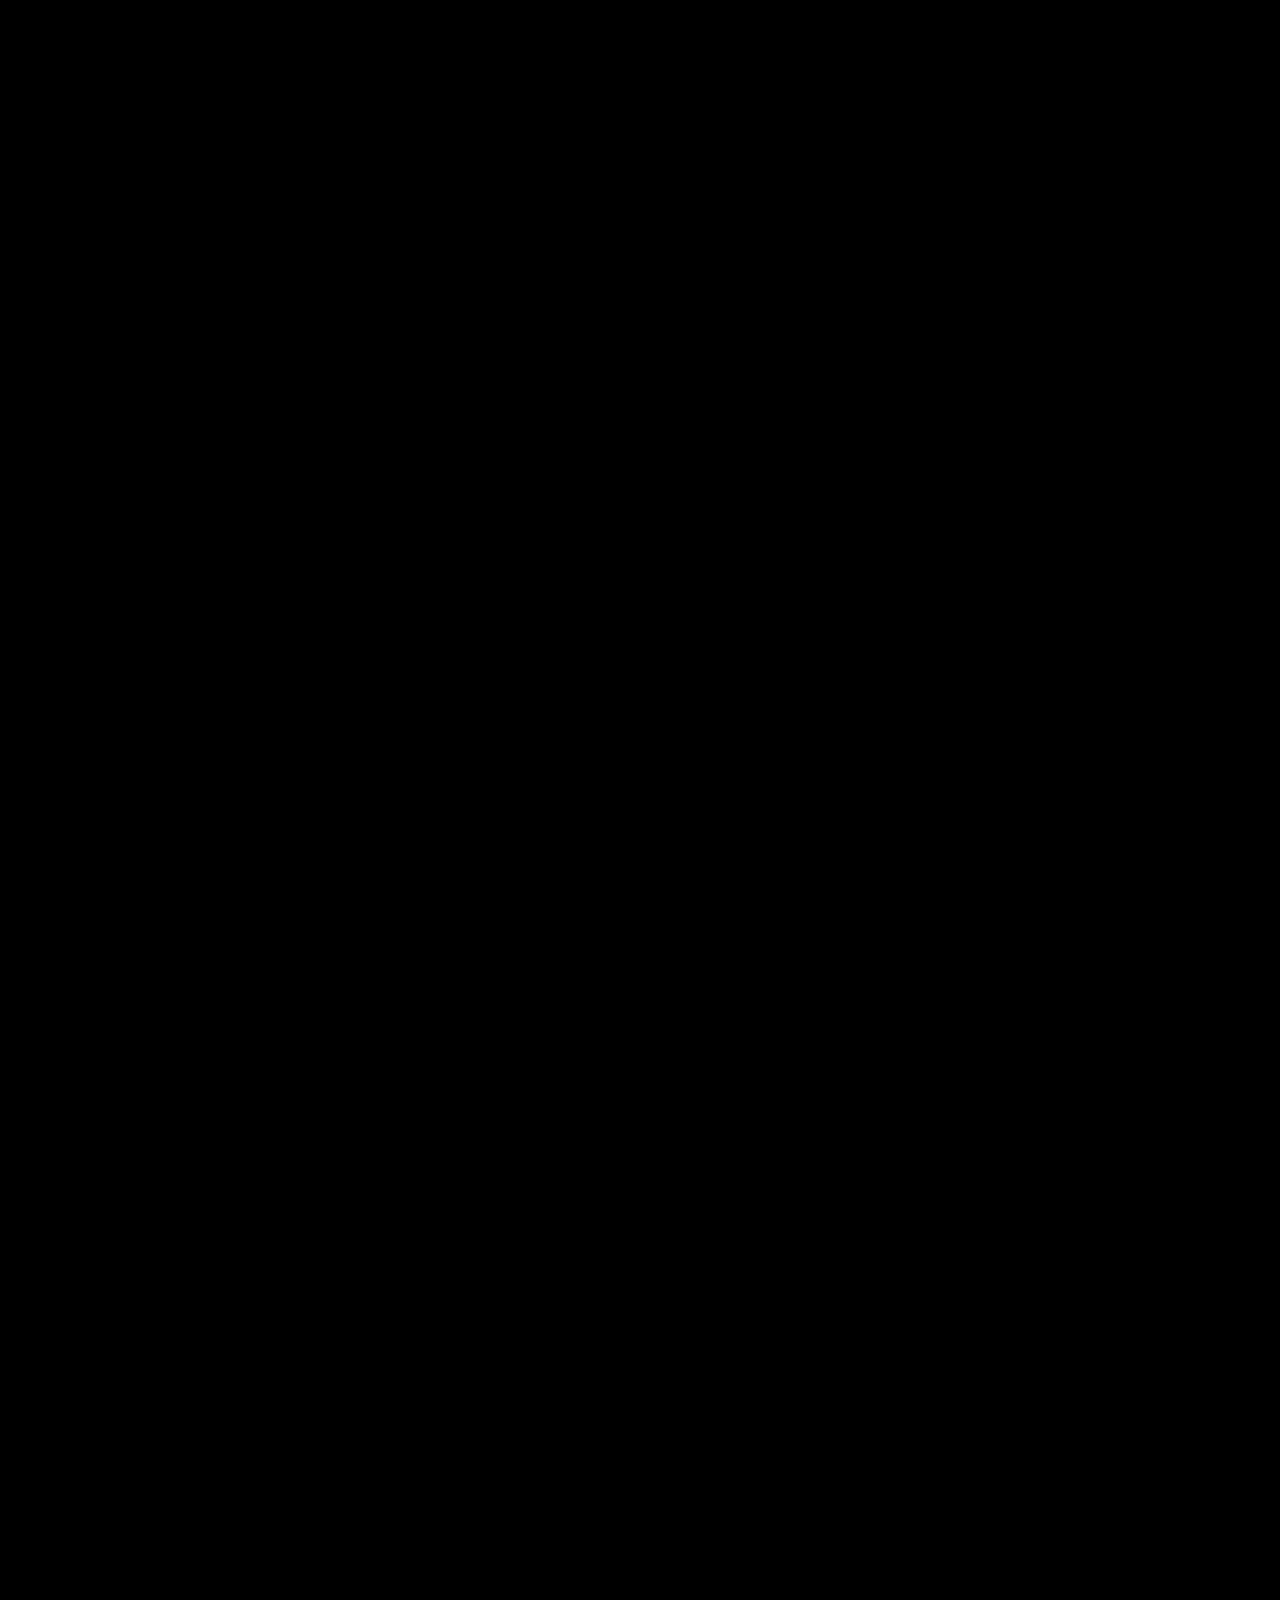
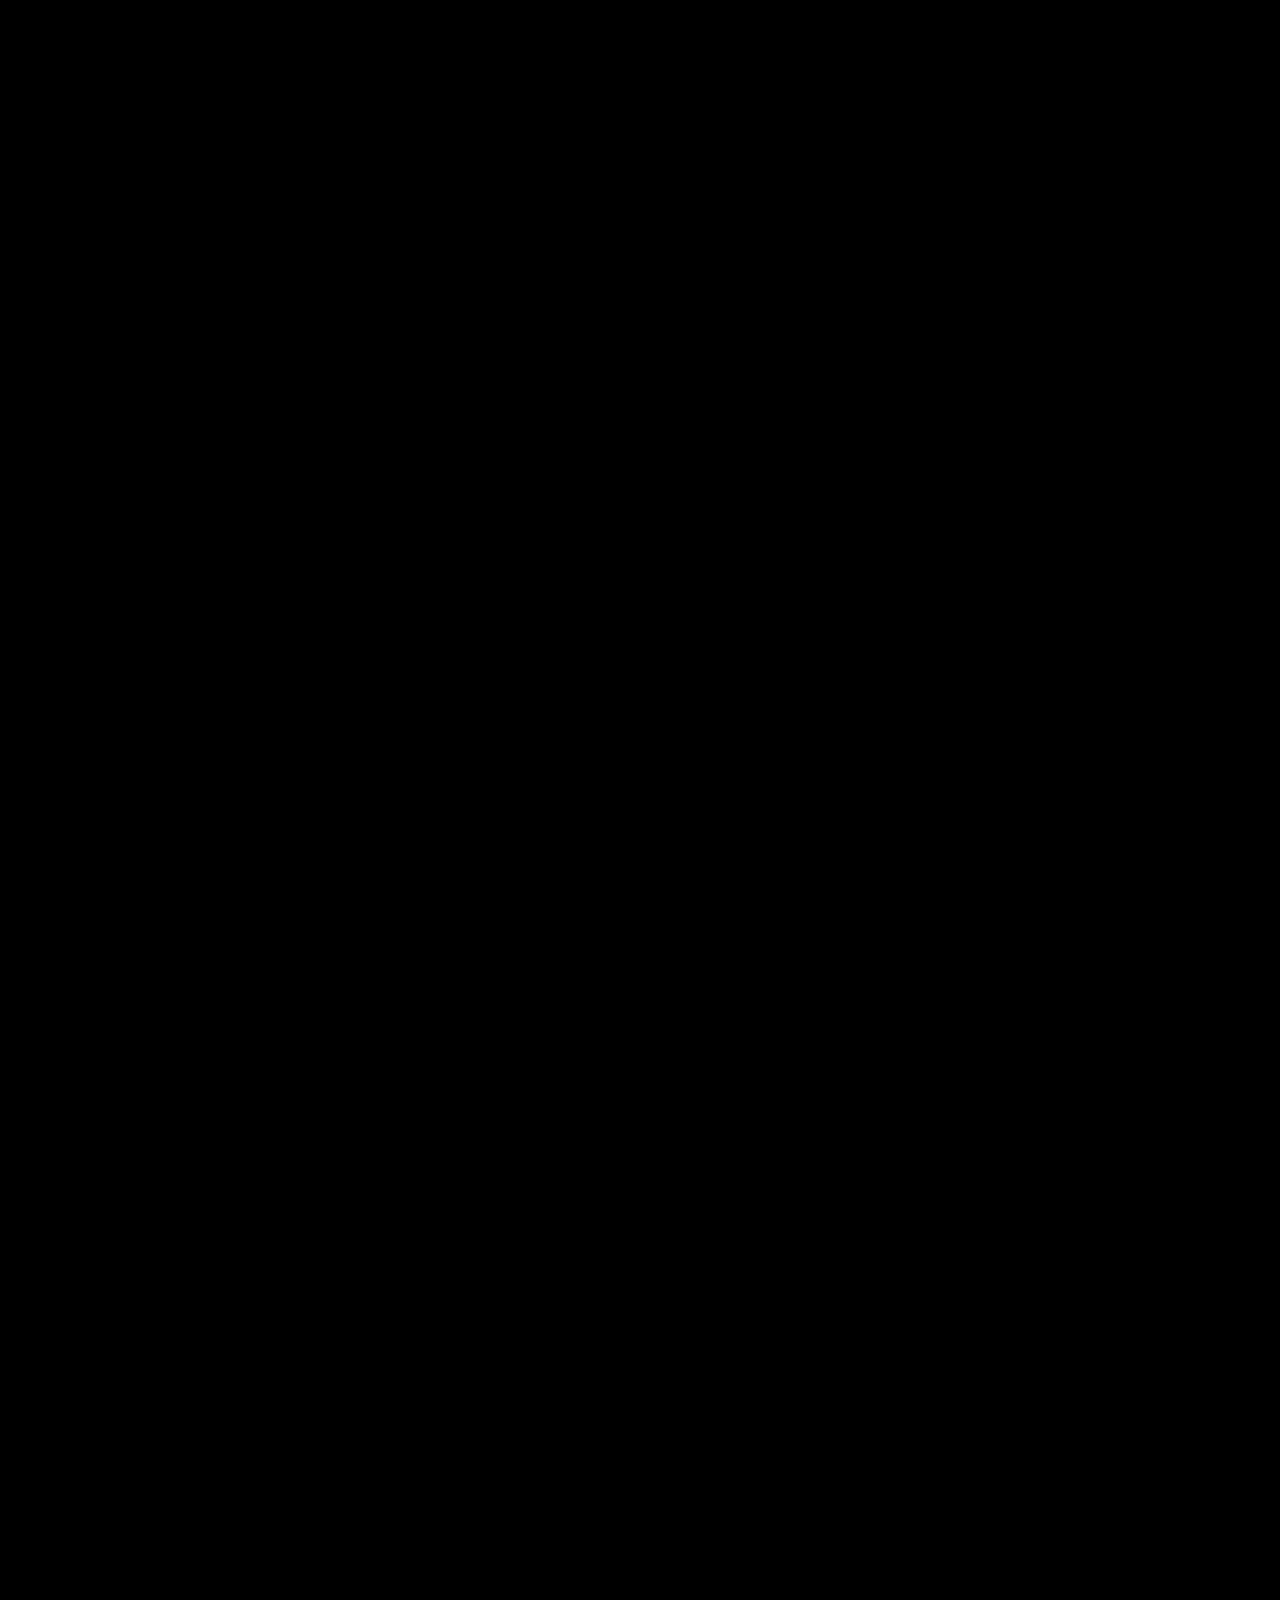
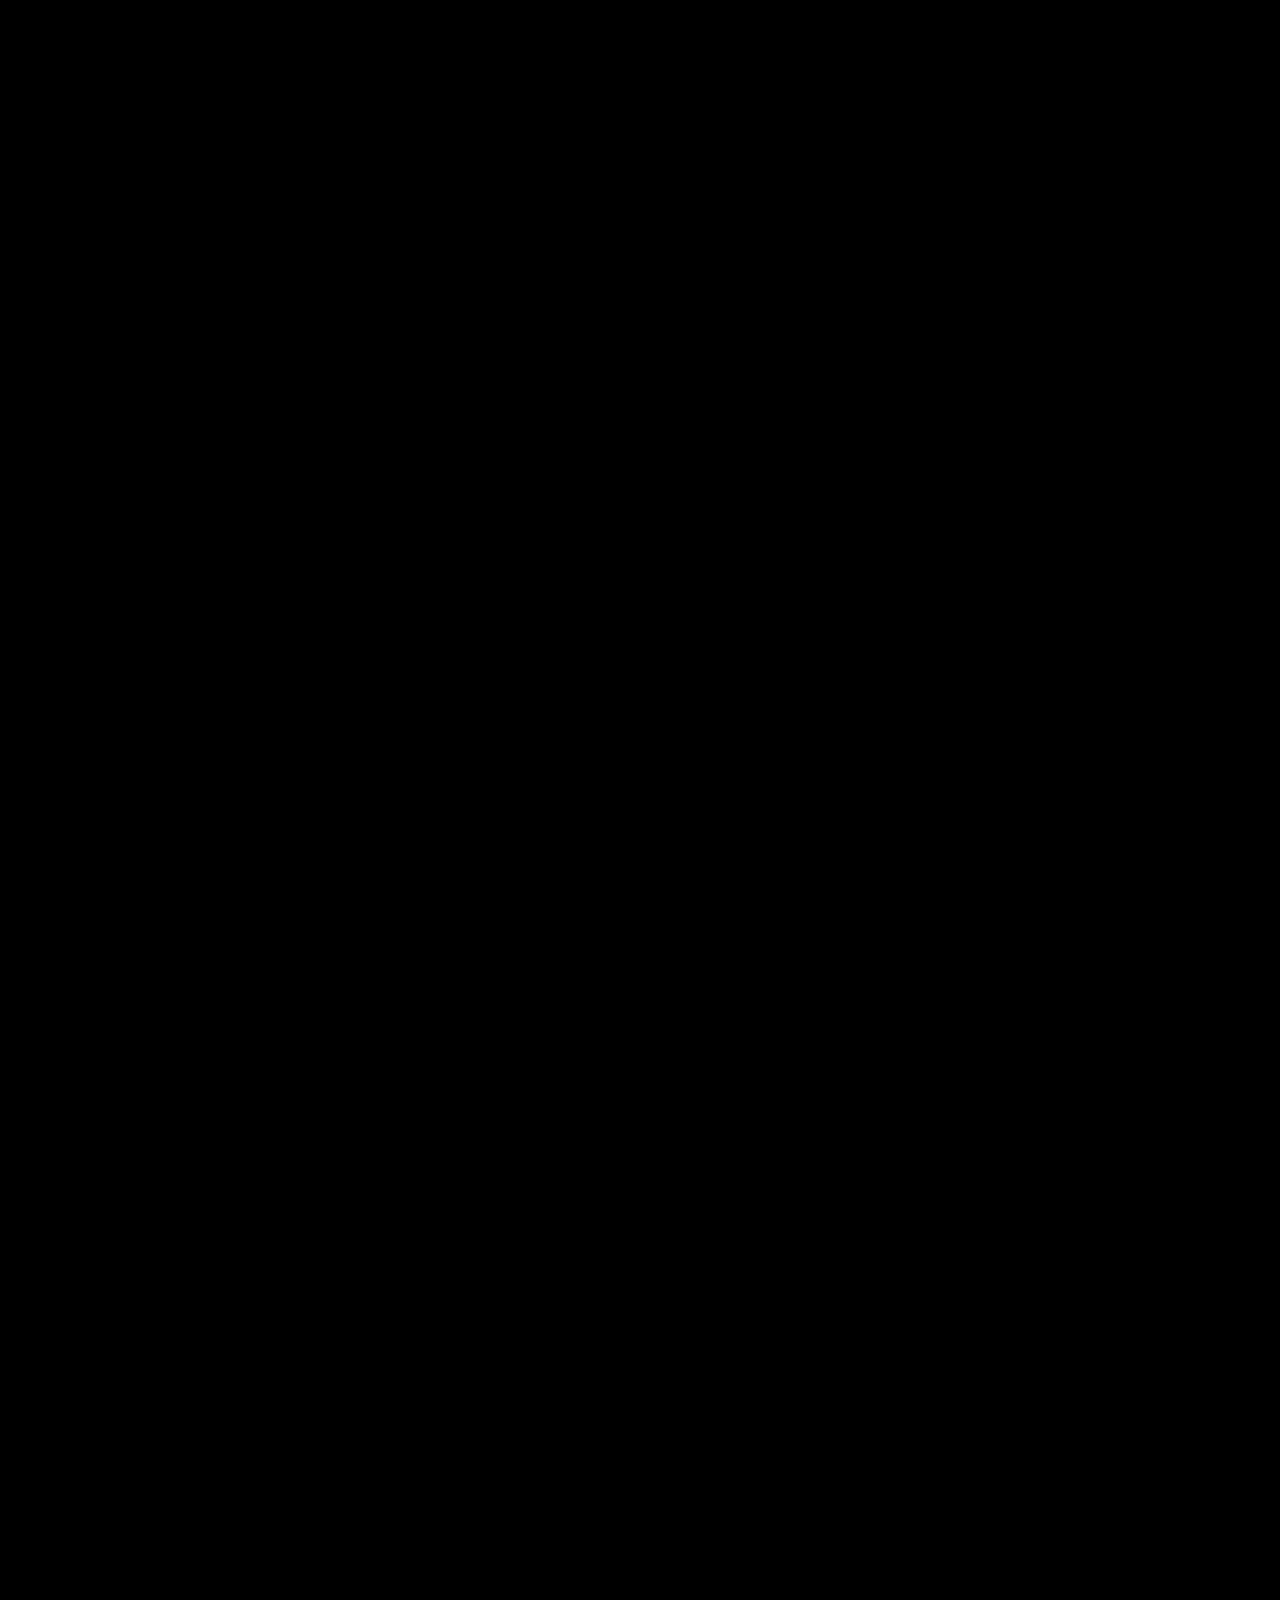
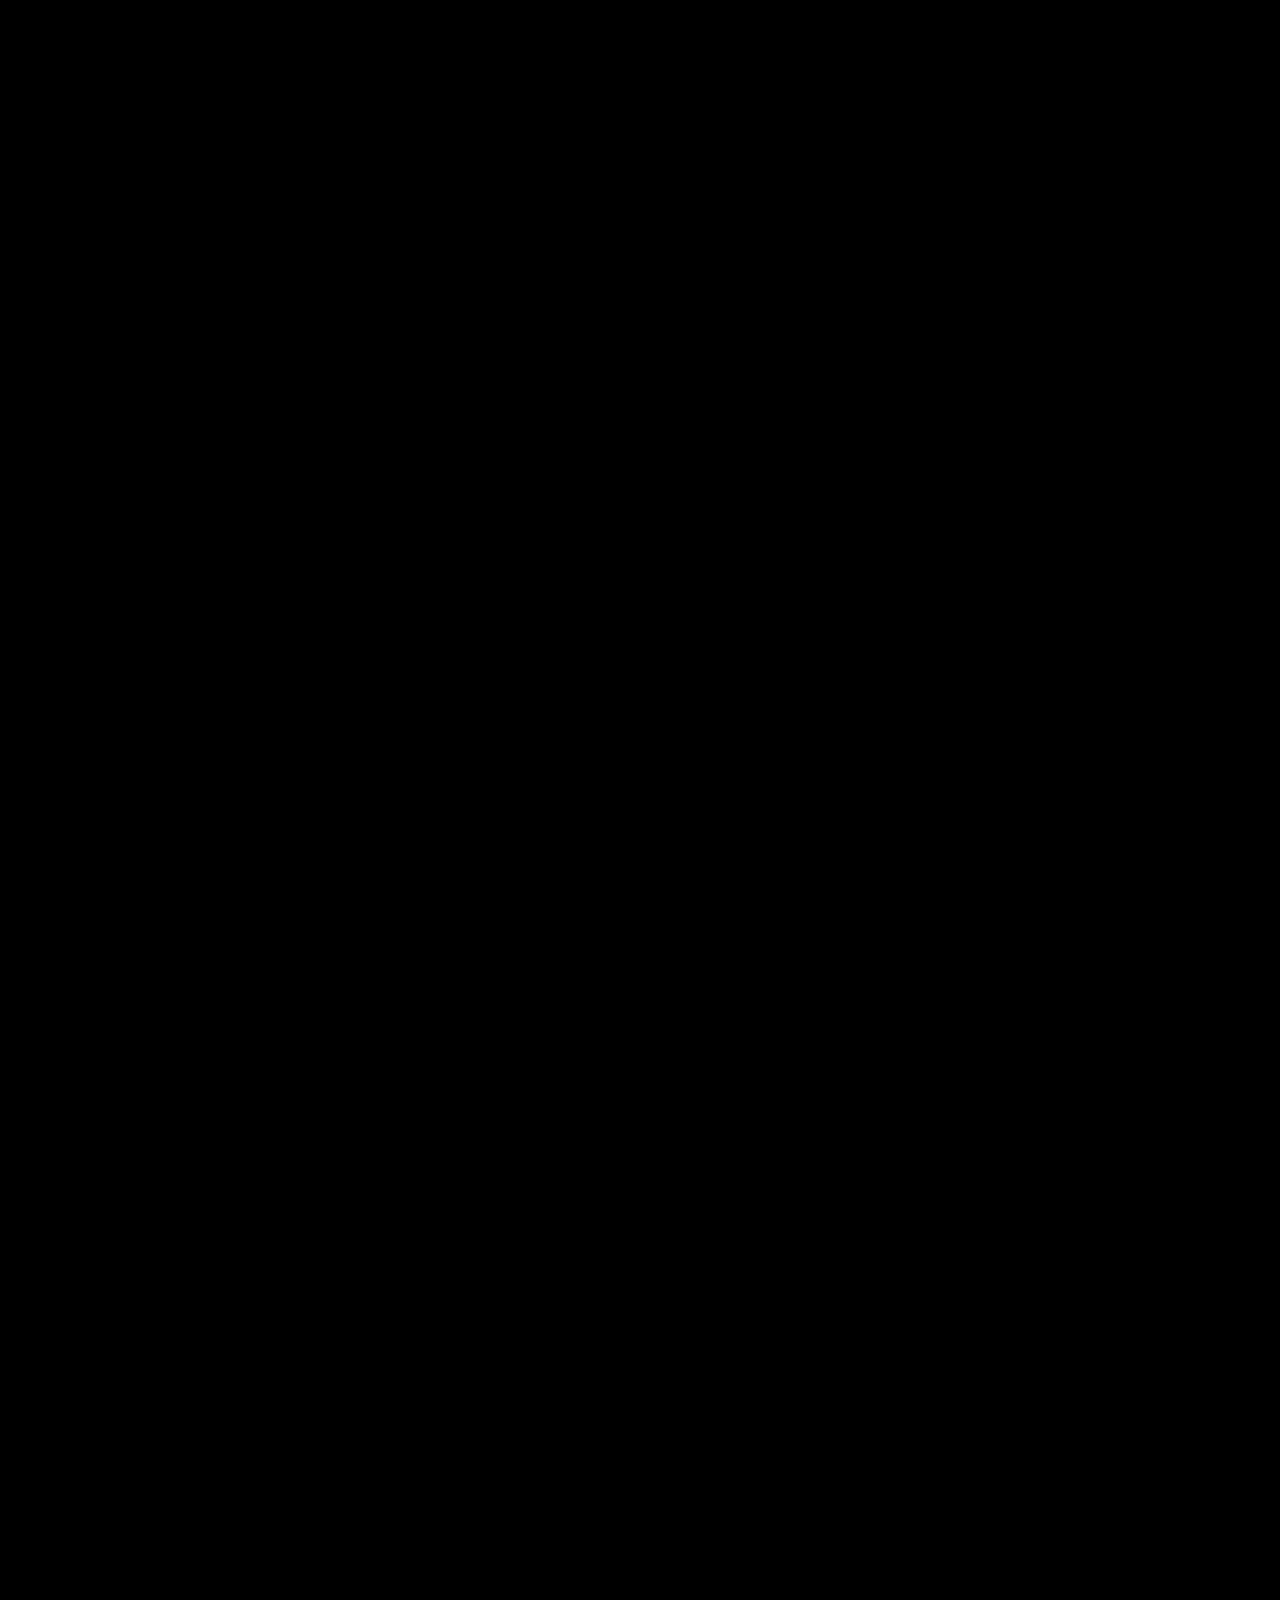
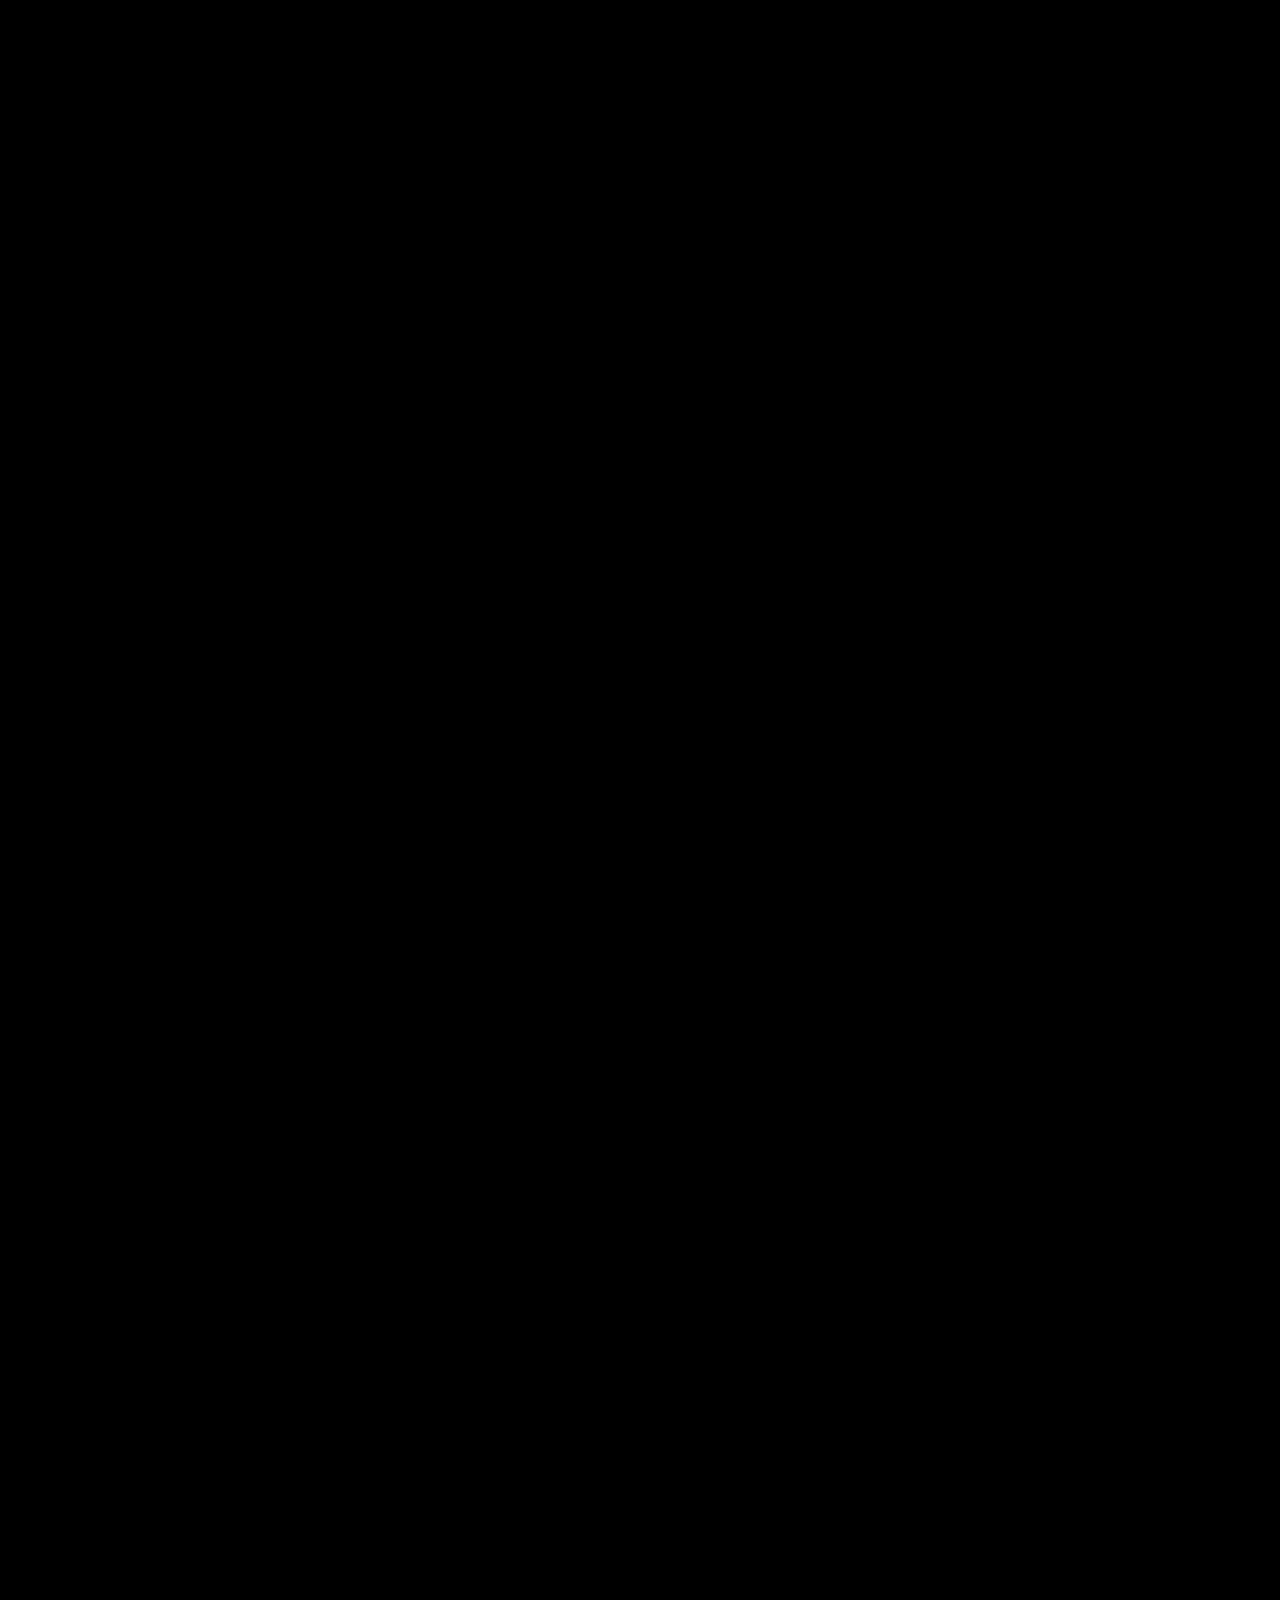
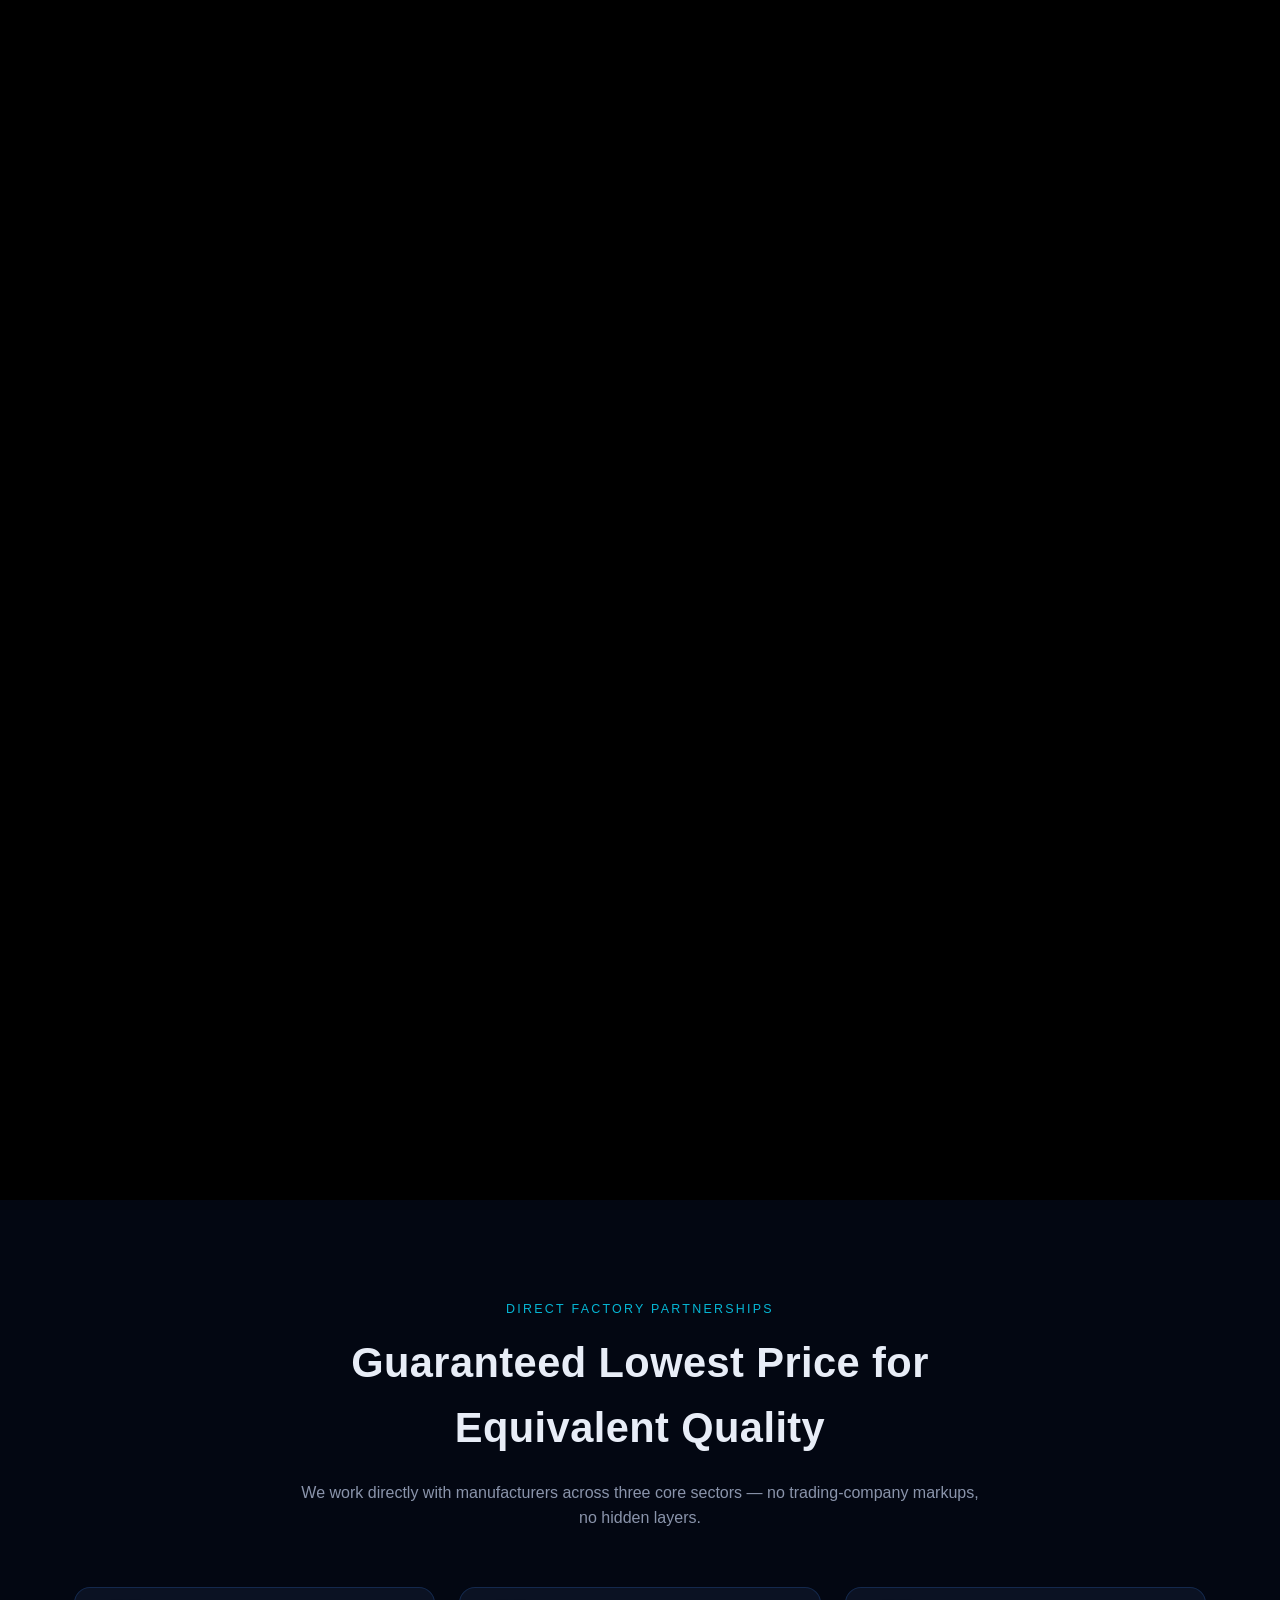
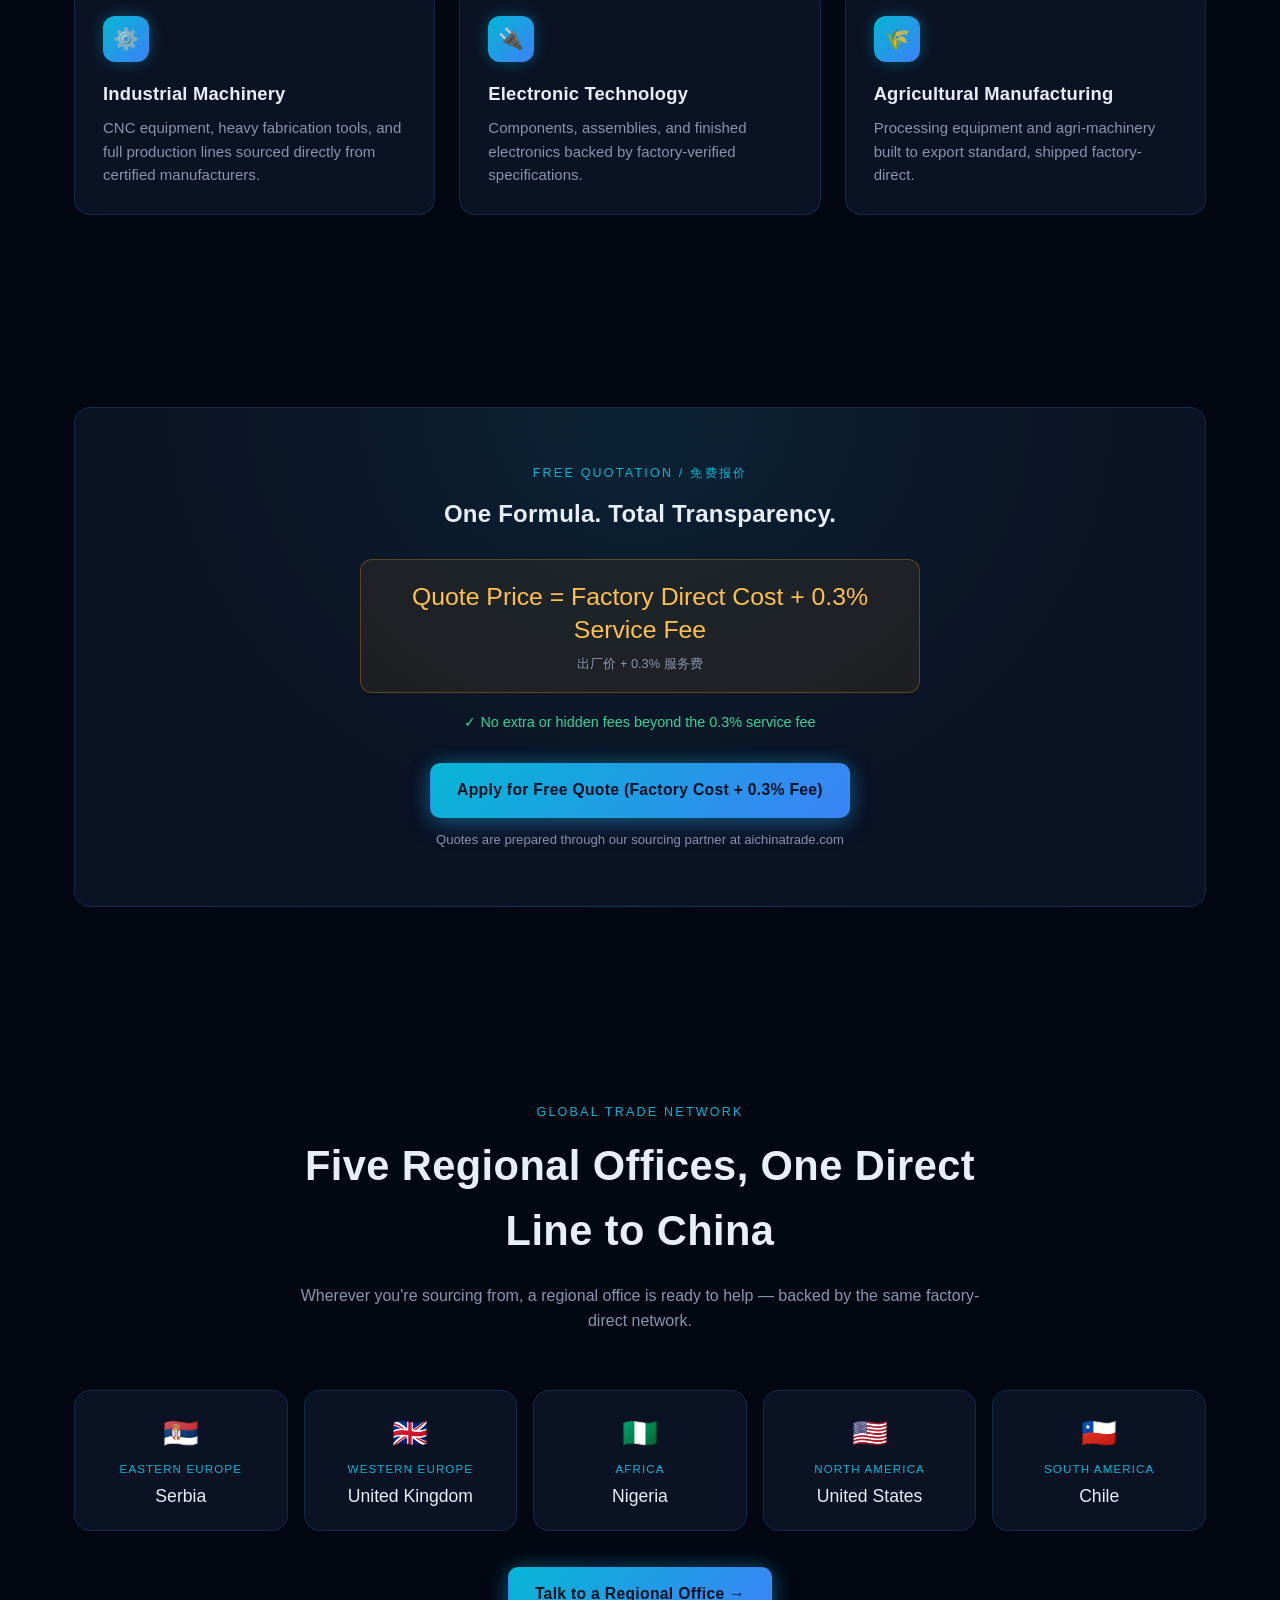
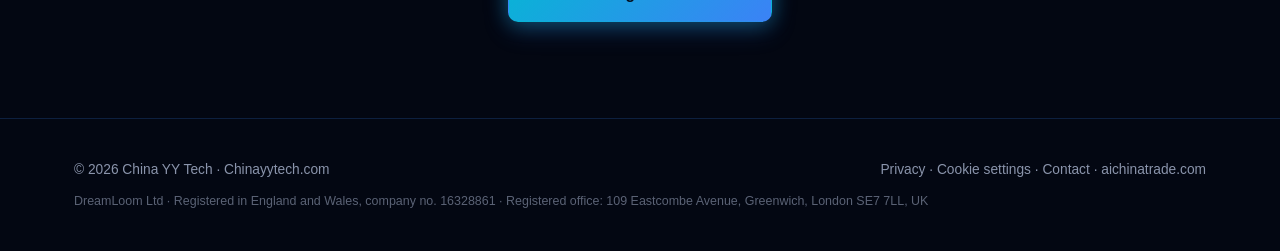
==== commit 8335ad34: "Fill in DreamLoom Ltd's registered office address Completes the trading disclosure: UK law (Companie" ====
--- a/index.html
+++ b/index.html
@@ -140,7 +140,7 @@
   <div class="container">
     <span>© <span id="year"></span> China YY Tech · Chinayytech.com</span>
     <span><a href="privacy.html">Privacy</a> · <a class="cookie-settings" href="#">Cookie settings</a> · <a href="contact.html">Contact</a> · <a href="https://www.aichinatrade.com" rel="noopener">aichinatrade.com</a></span>
-    <span class="footer__legal">DreamLoom Ltd · Registered in England and Wales · Company no. 16328861</span>
+    <span class="footer__legal">DreamLoom Ltd · Registered in England and Wales, company no. 16328861 · Registered office: 109 Eastcombe Avenue, Greenwich, London SE7 7LL, UK</span>
   </div>
 </footer>
 
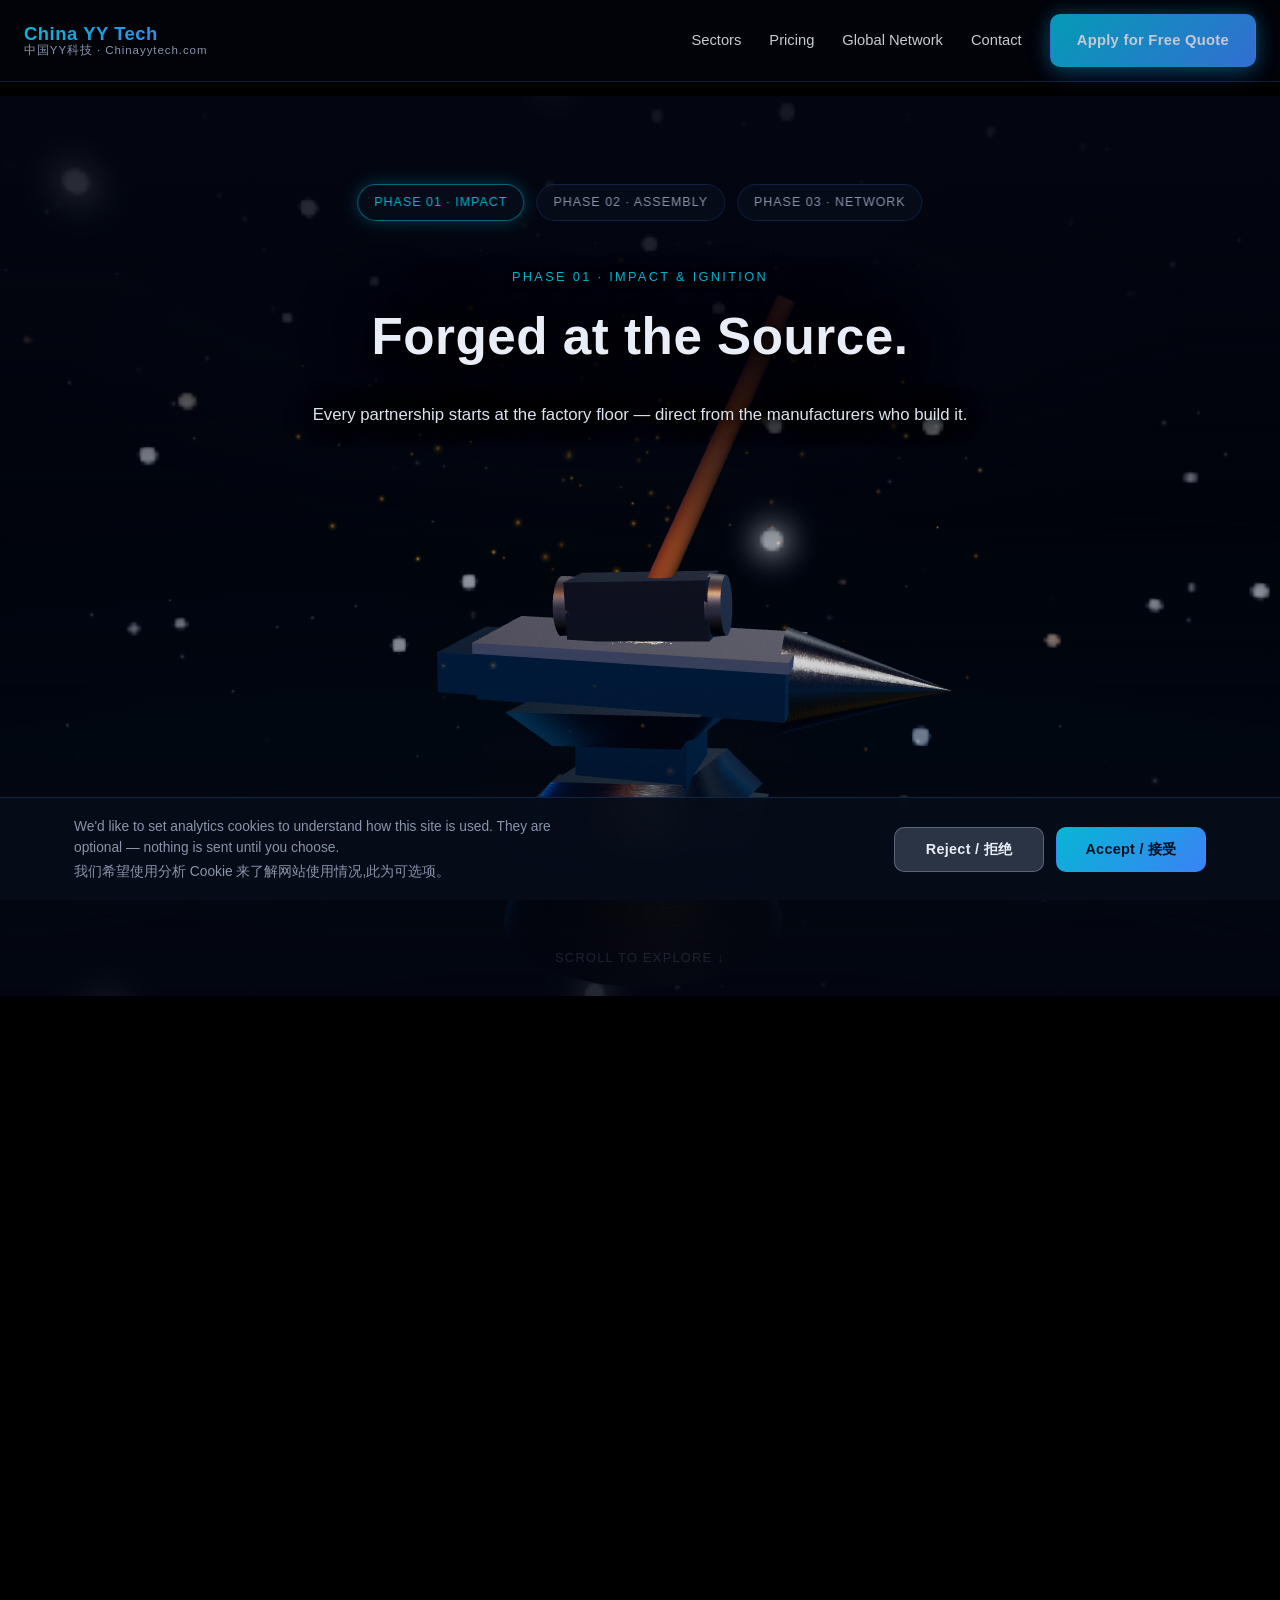
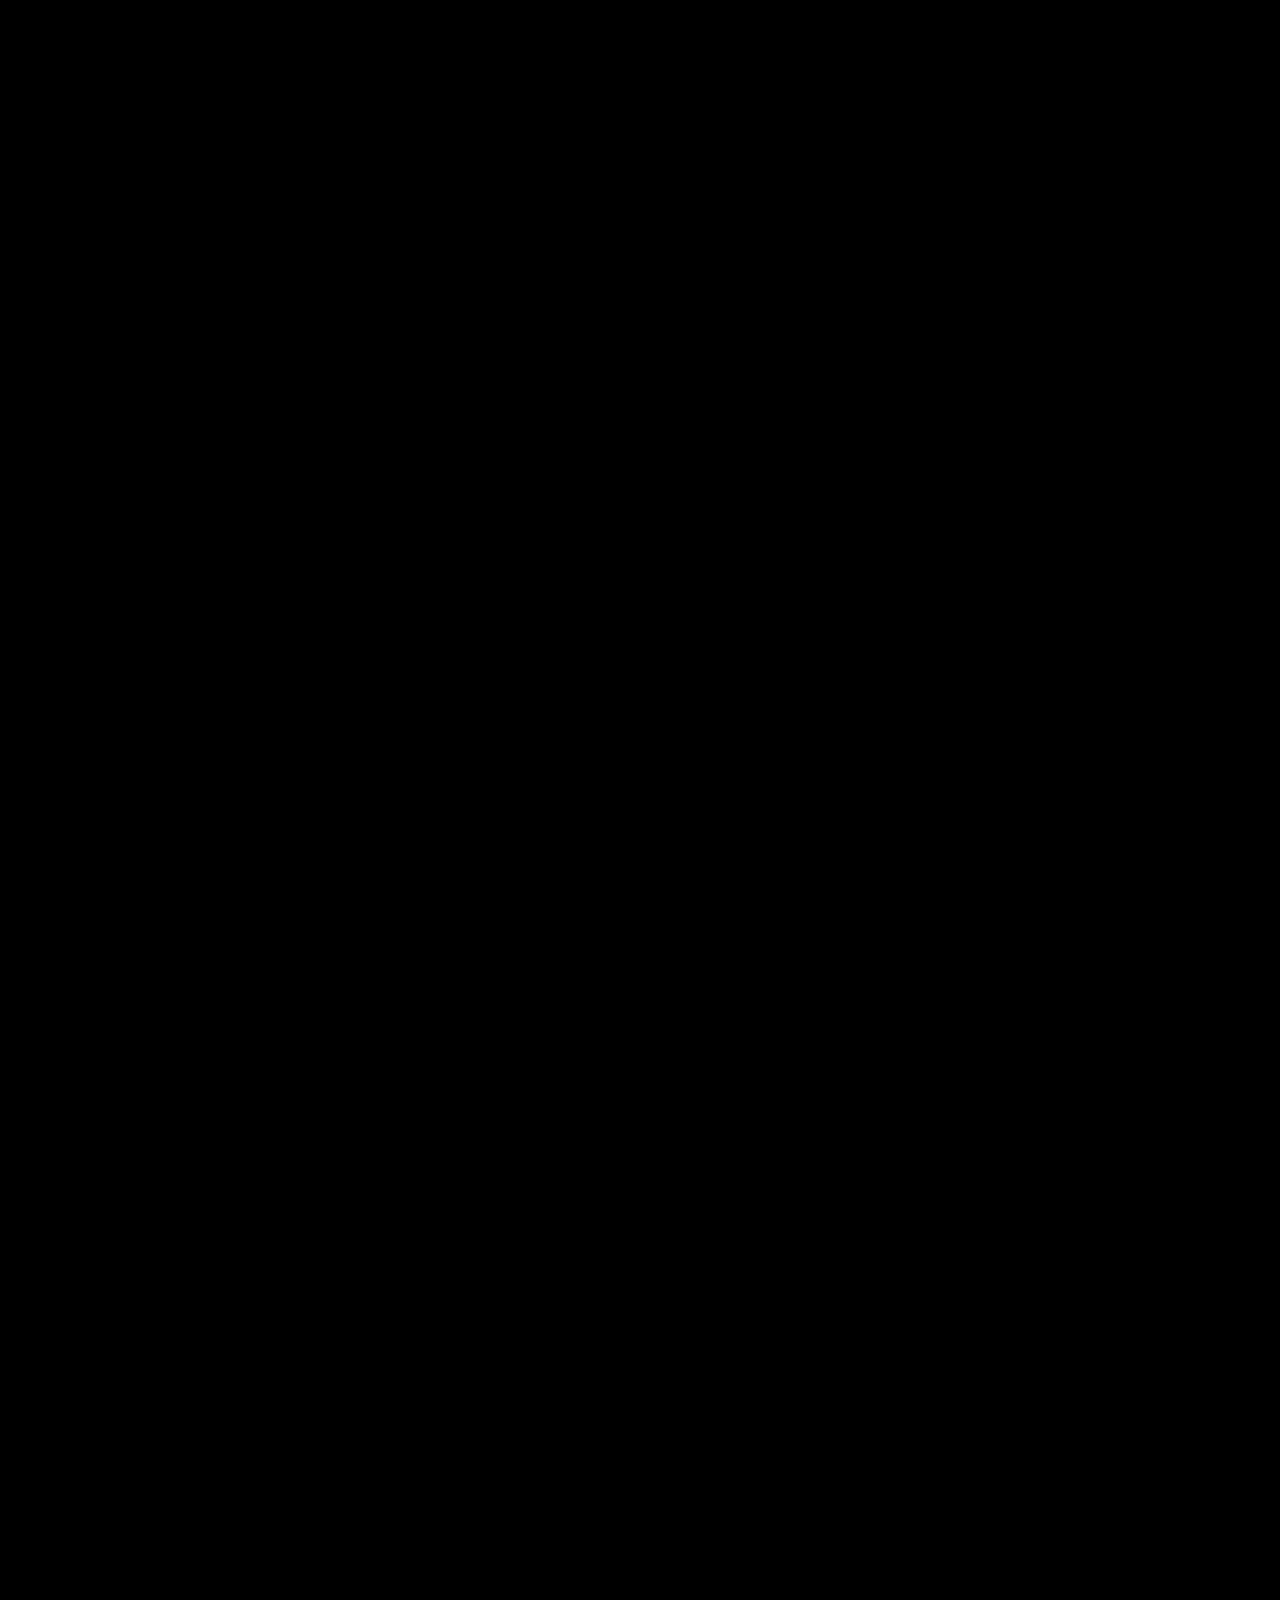
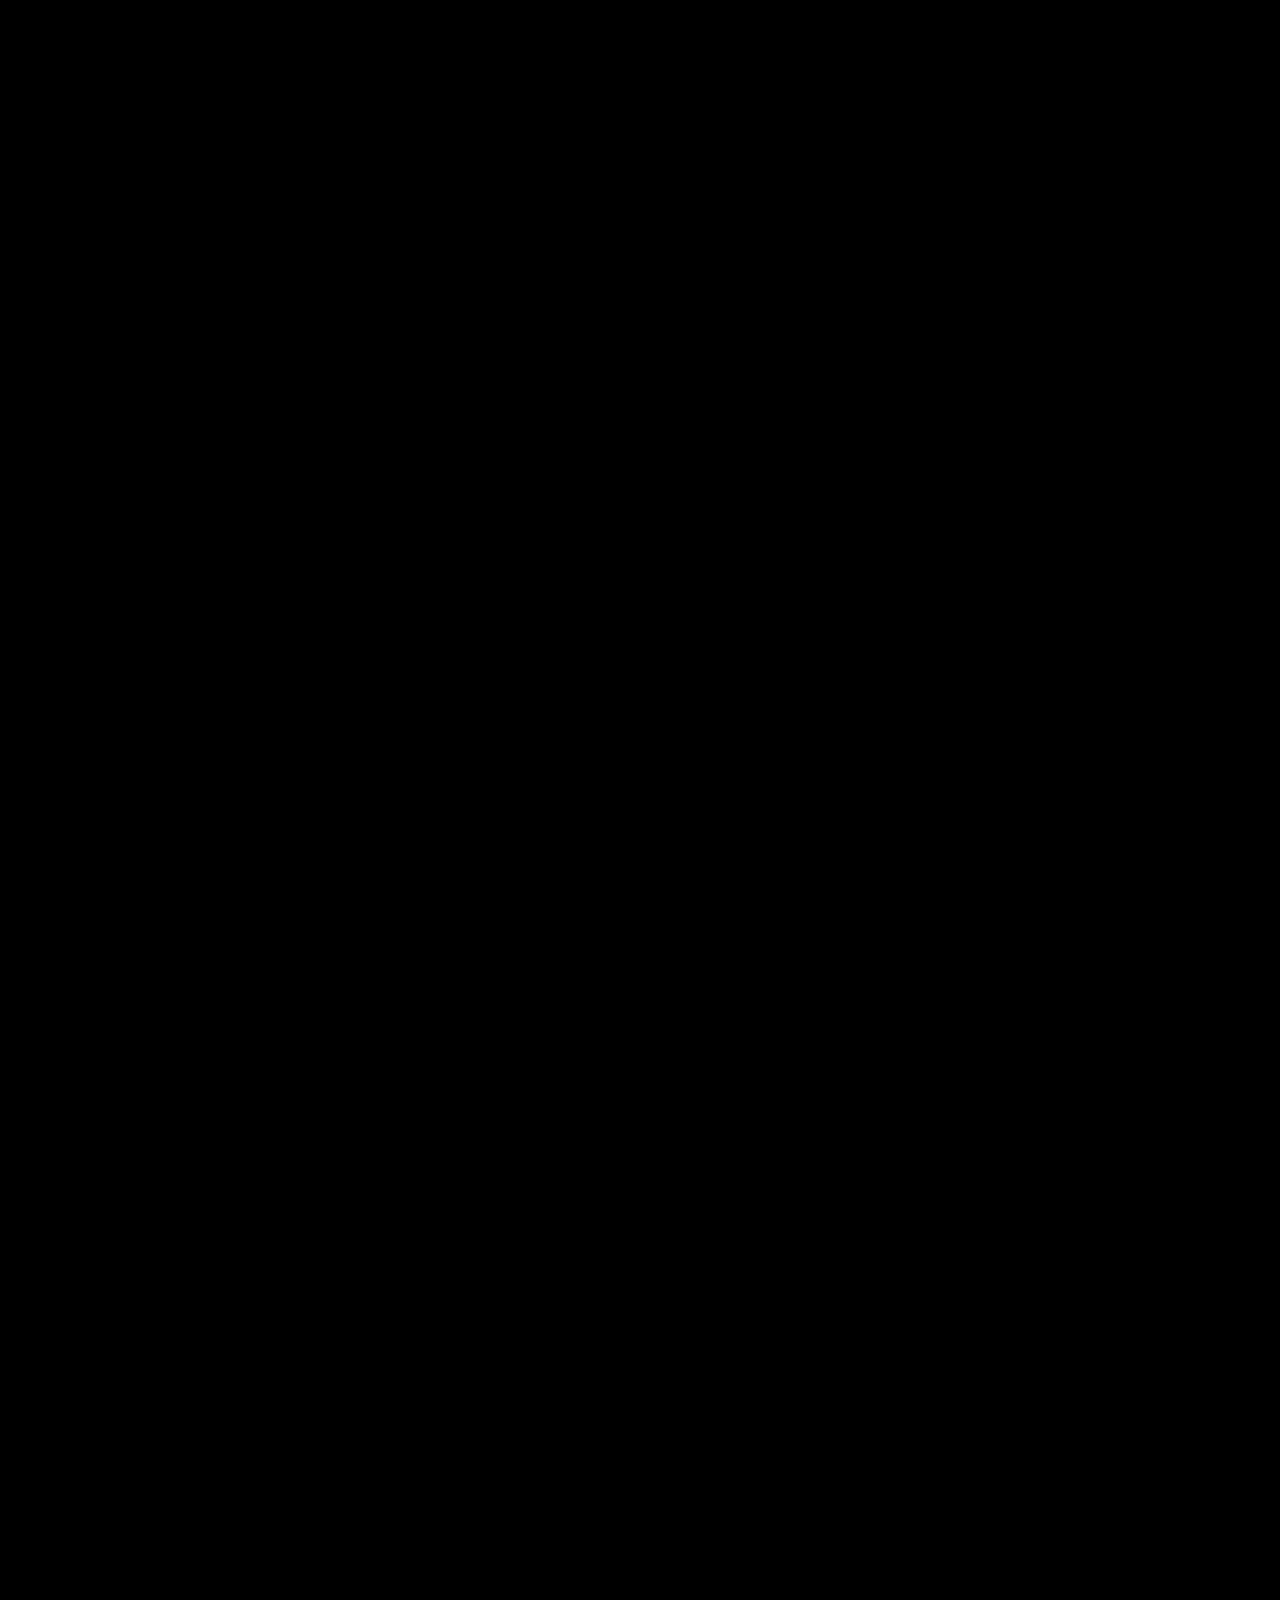
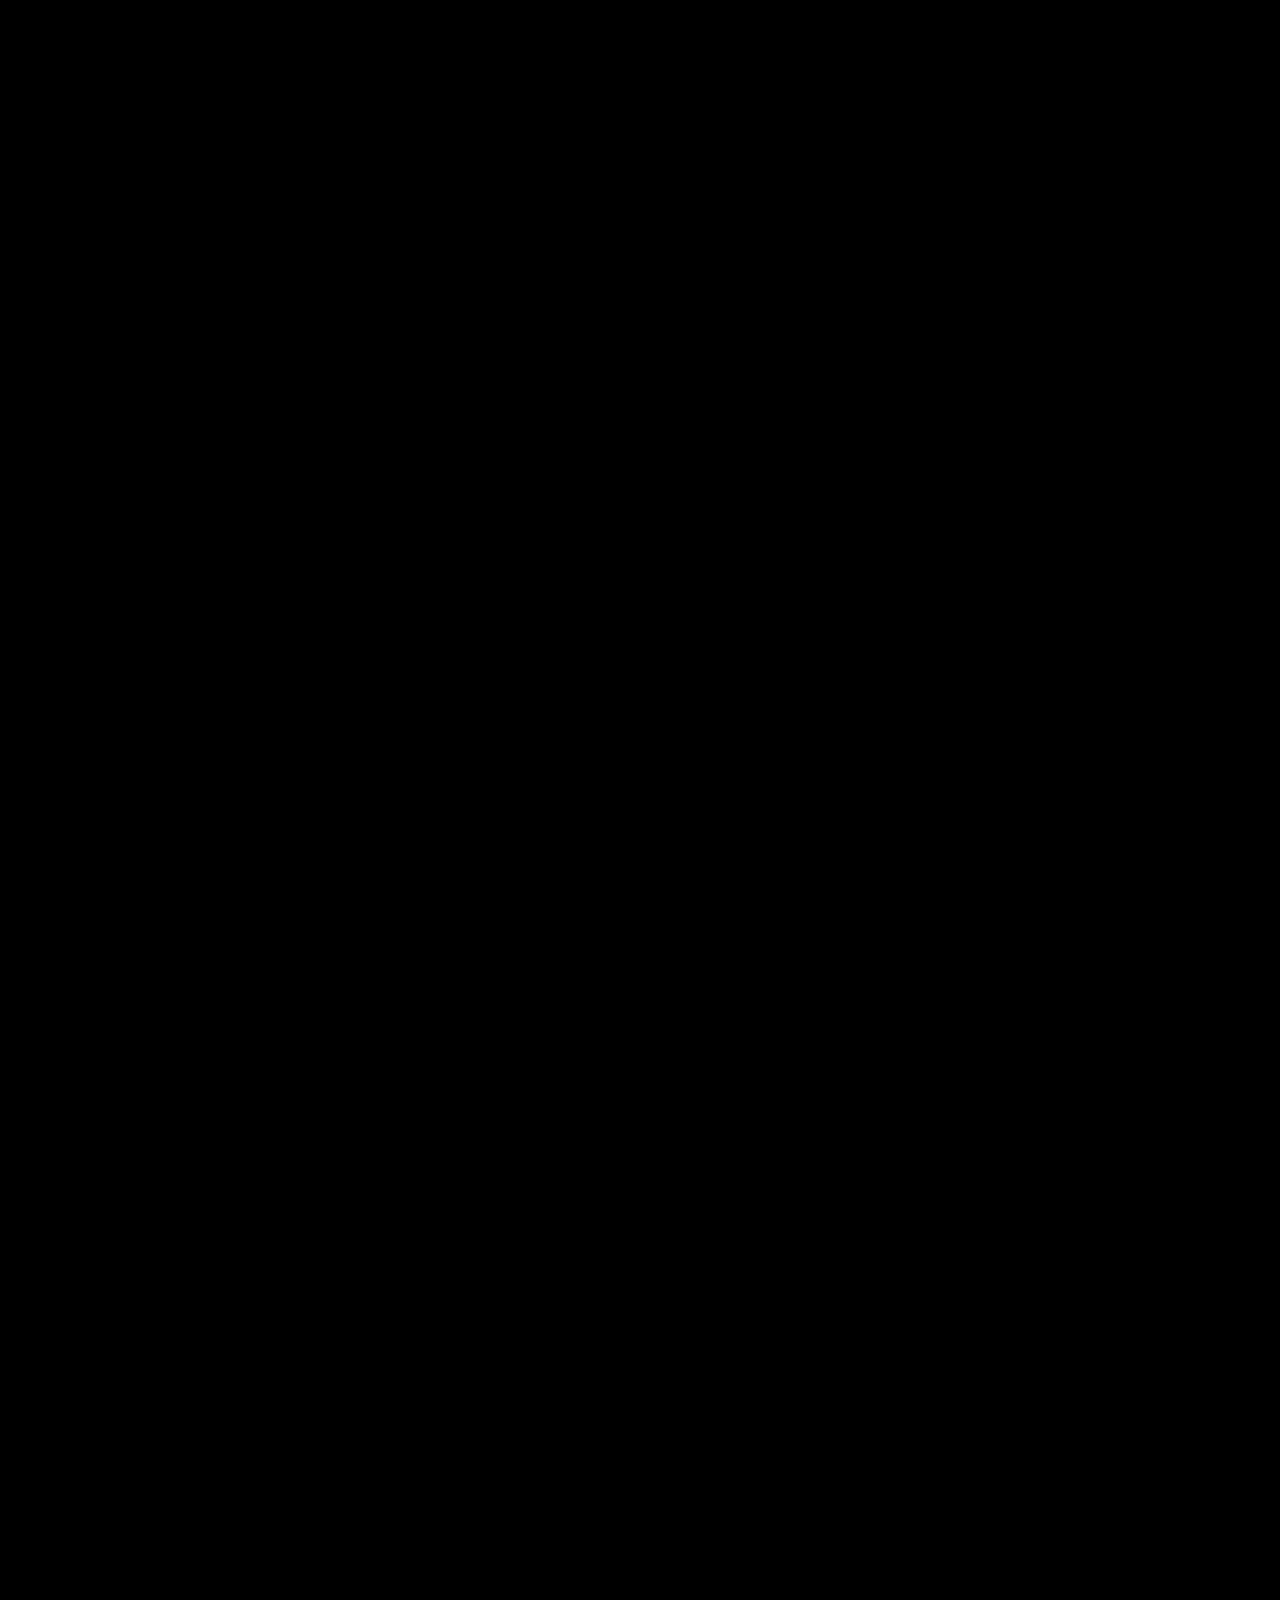
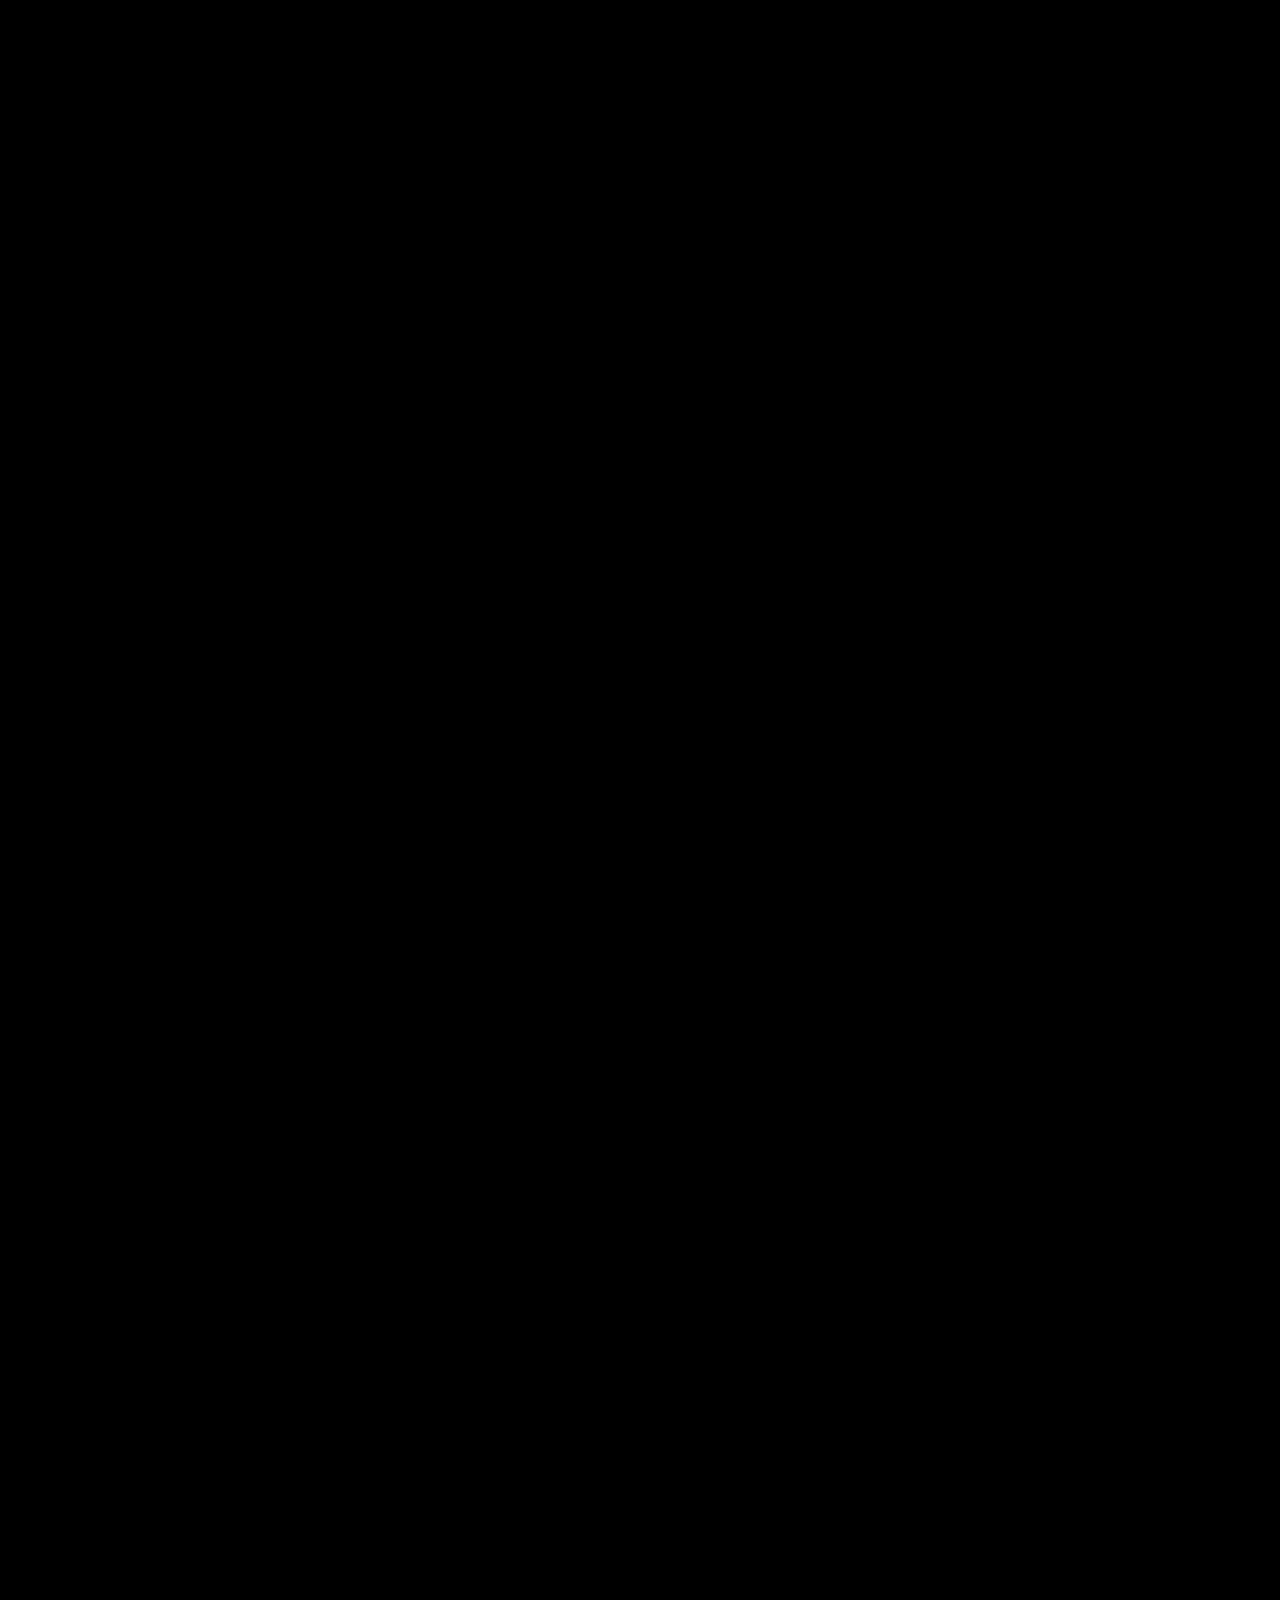
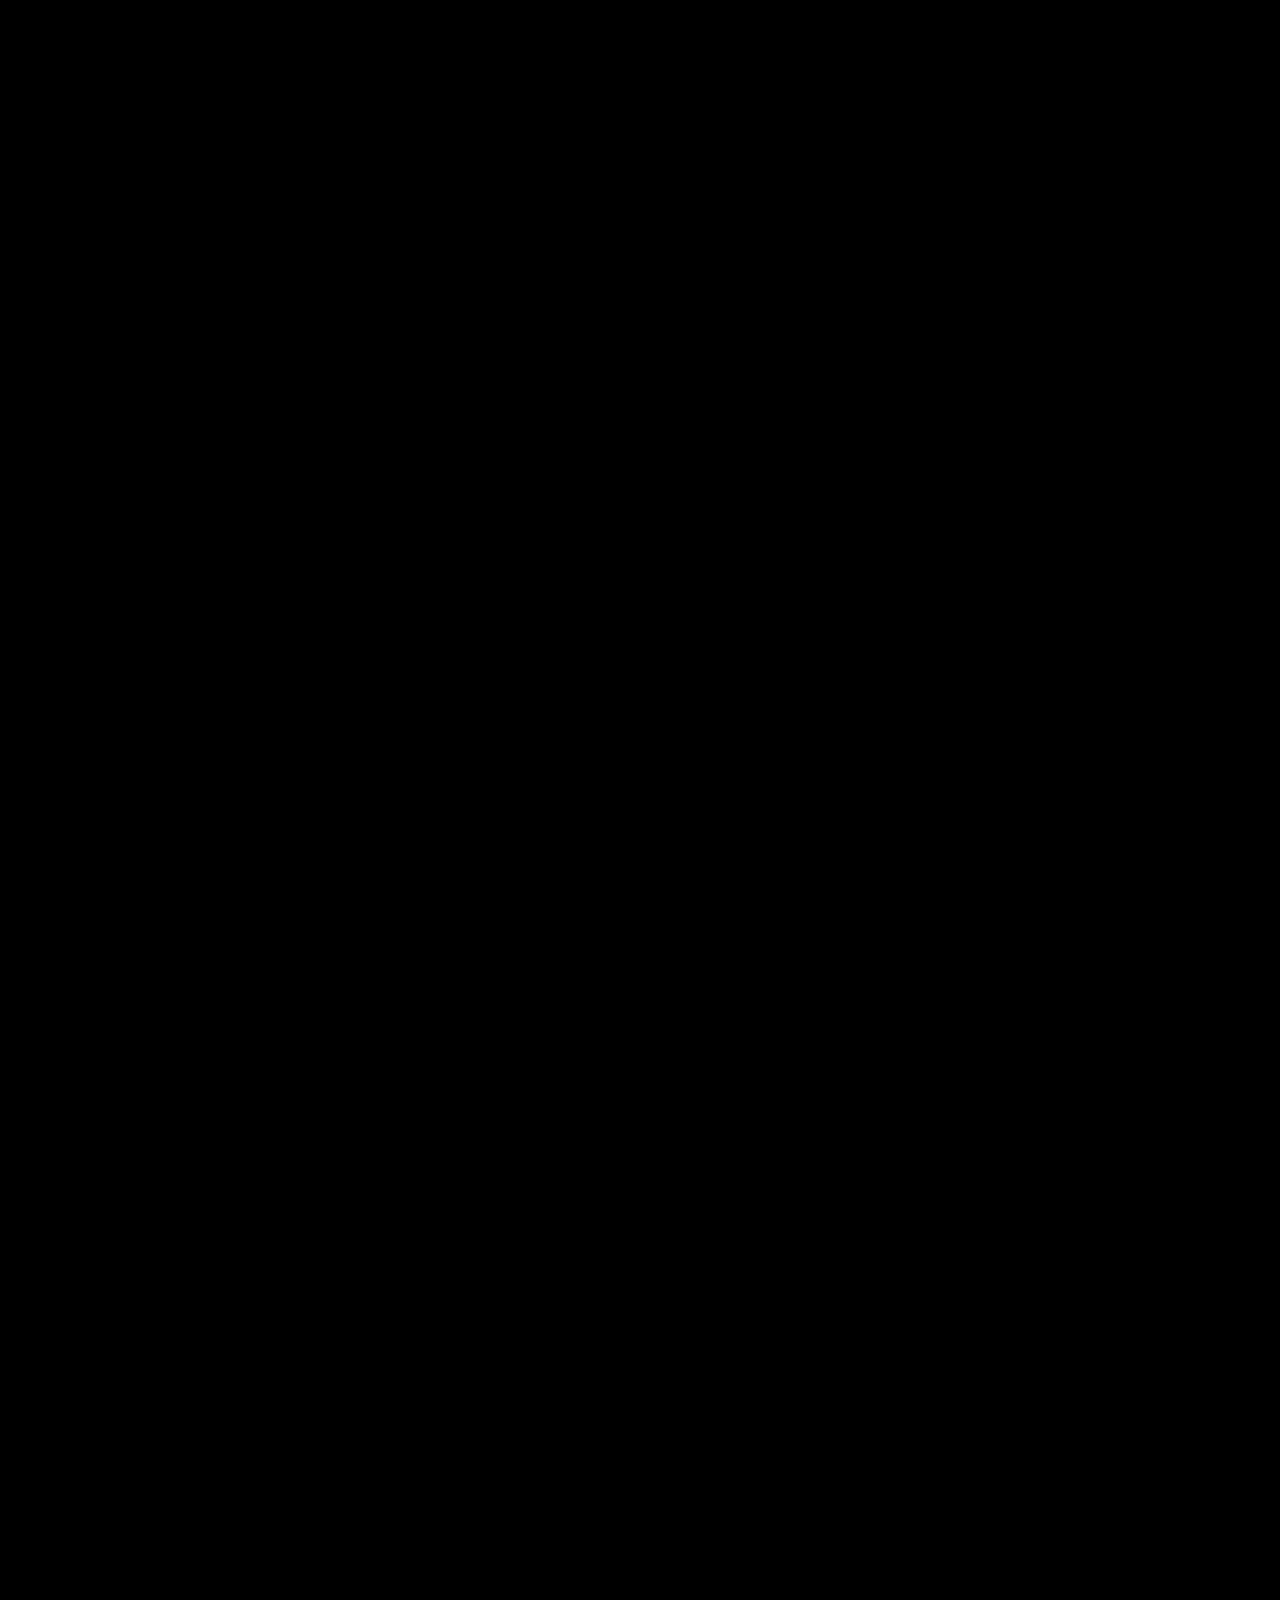
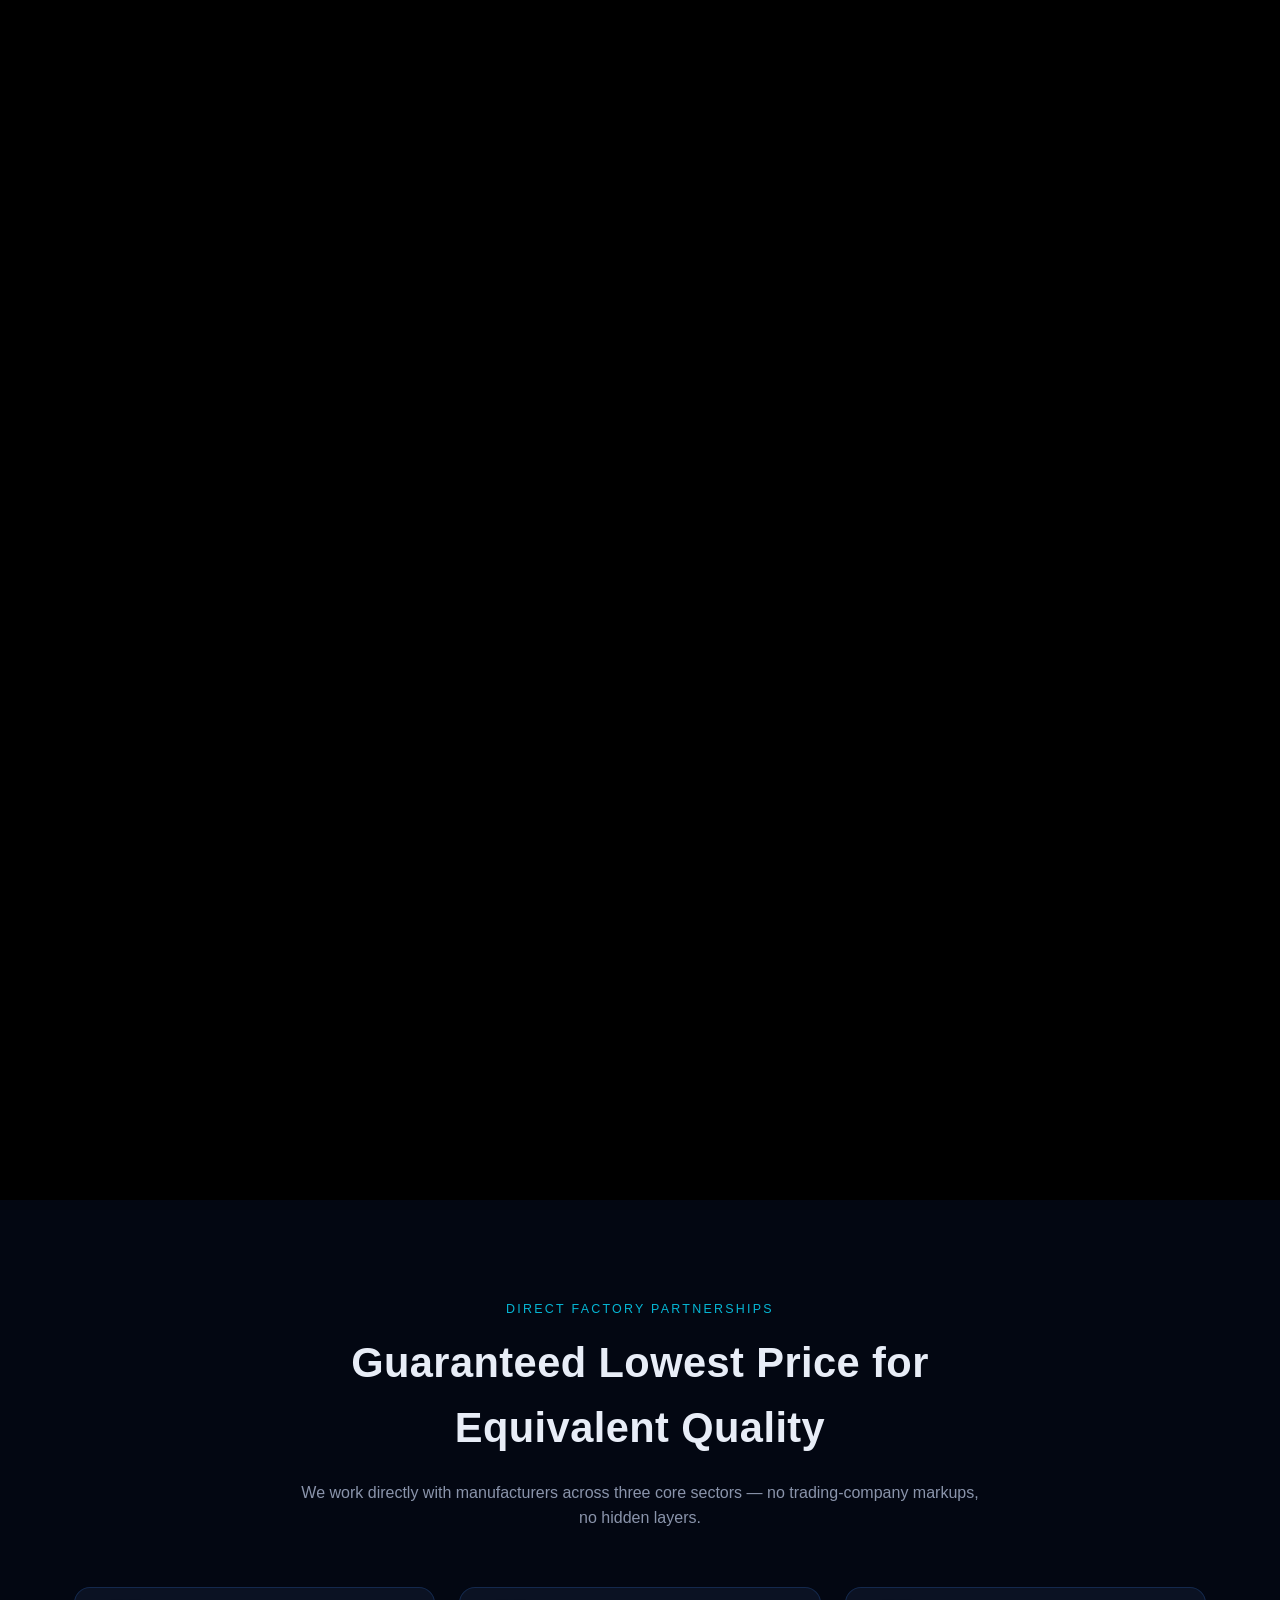
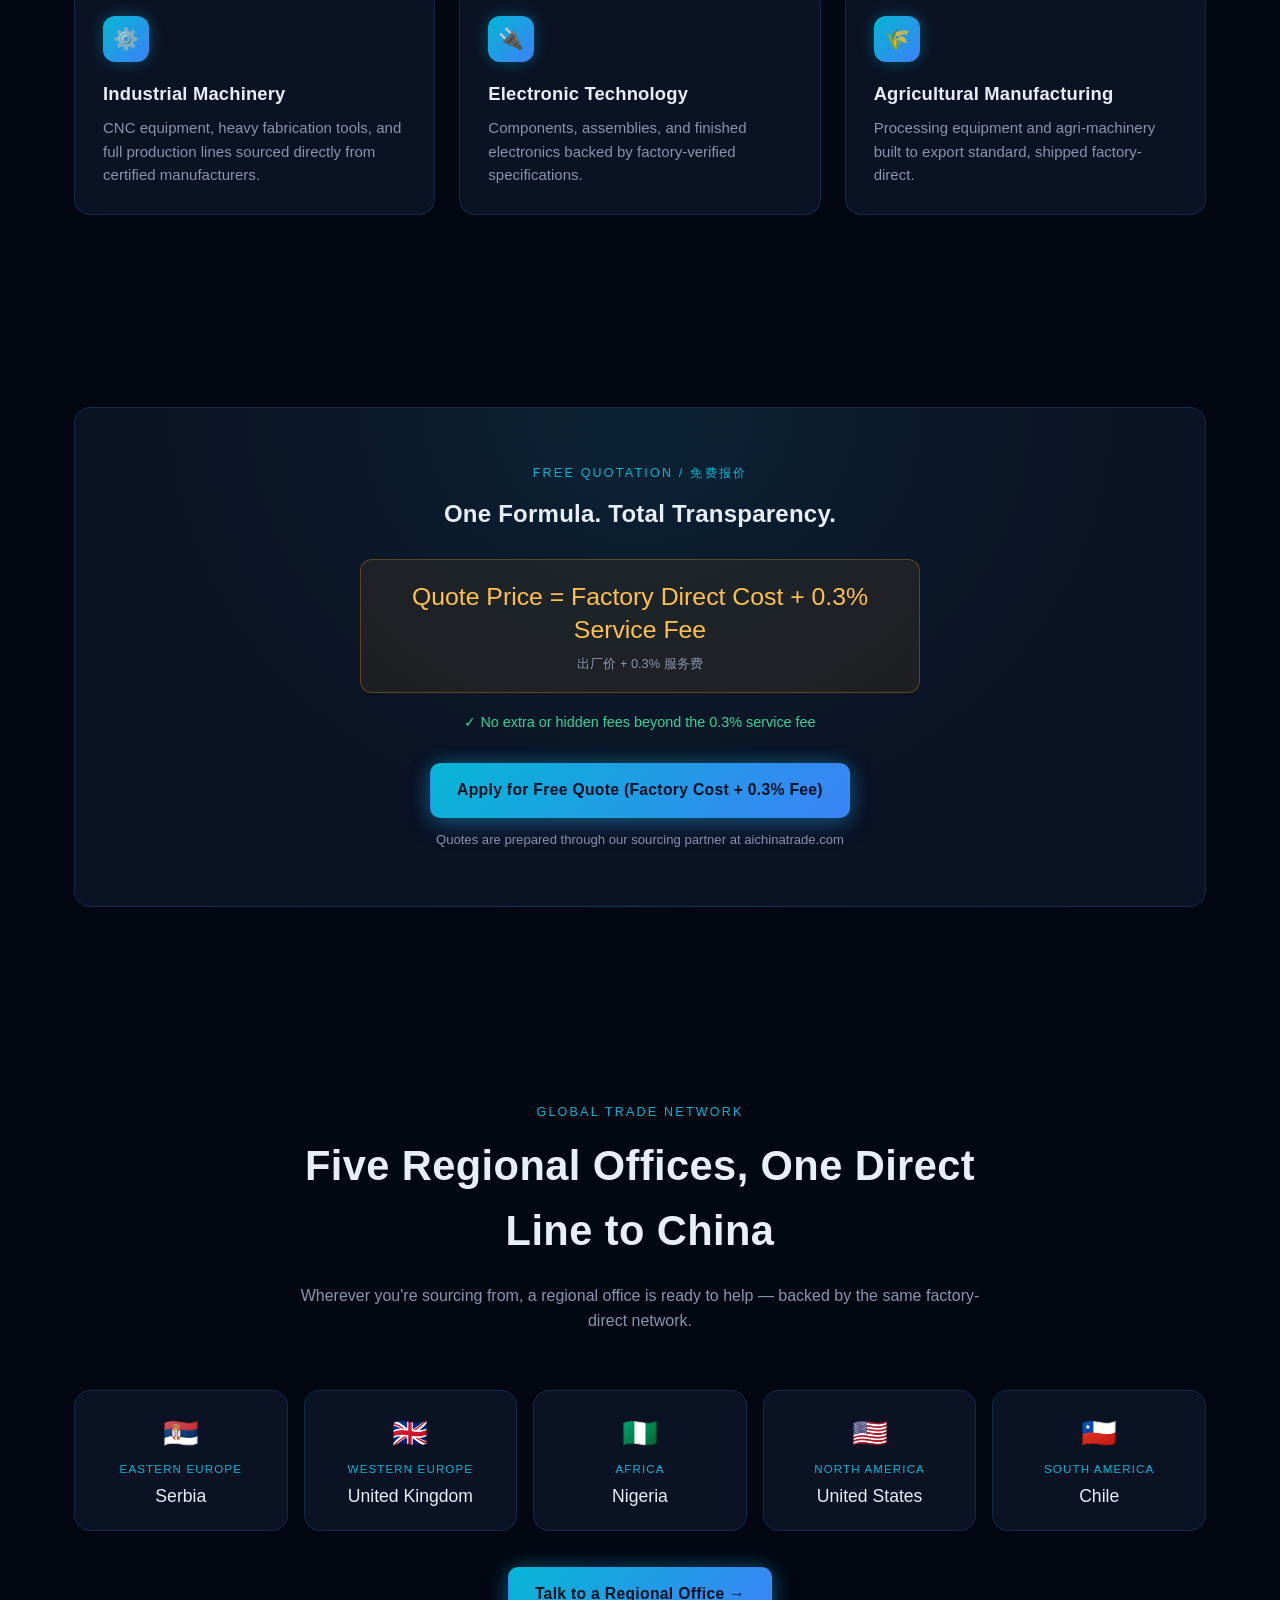
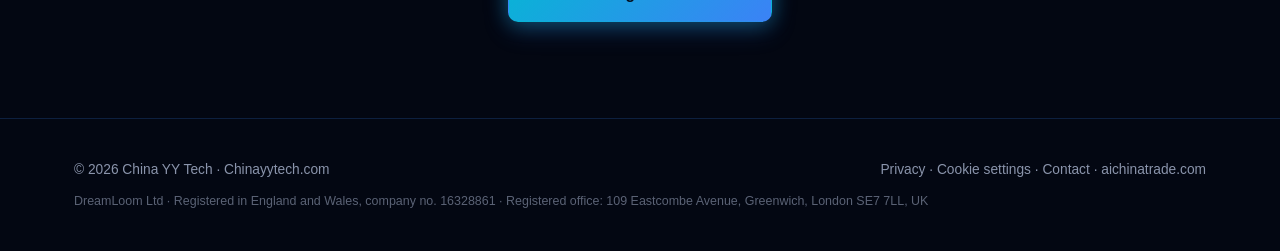
==== commit 41eb60f6: "Remove the "before publishing" notice box from the privacy policy All placeholders are resolved, so " ====
--- a/index.html
+++ b/index.html
@@ -16,8 +16,8 @@
 </script>
 <title>China YY Tech | Direct Factory Partnerships, Guaranteed Pricing</title>
 <meta name="description" content="China YY Tech connects global buyers directly with Chinese factories across industrial machinery, electronic technology, and agricultural manufacturing — transparent pricing at factory direct cost plus a flat 0.3% service fee." />
-<link rel="stylesheet" href="css/fonts.css?v=5f98d1577d96" />
-<link rel="stylesheet" href="css/style.css?v=5f98d1577d96" />
+<link rel="stylesheet" href="css/fonts.css?v=ca7e3b48621f" />
+<link rel="stylesheet" href="css/style.css?v=ca7e3b48621f" />
 </head>
 <body>
 
@@ -159,7 +159,7 @@
   </div>
 </div>
 
-<script defer src="js/consent.js?v=5f98d1577d96"></script>
-<script type="module" src="js/main.js?v=5f98d1577d96"></script>
+<script defer src="js/consent.js?v=ca7e3b48621f"></script>
+<script type="module" src="js/main.js?v=ca7e3b48621f"></script>
 </body>
 </html>
--- a/css/style.css
+++ b/css/style.css
@@ -561,15 +561,6 @@
   color: var(--cyan);
 }
 .doc__meta { color: var(--text-dim); font-size: 0.84rem; }
-.doc__todo {
-  background: rgba(245, 158, 11, 0.09);
-  border: 1px solid rgba(245, 158, 11, 0.4);
-  border-radius: 12px;
-  padding: 16px 18px;
-  color: var(--text-dim);
-  font-size: 0.88rem;
-}
-.doc__todo strong { color: var(--gold-bright); }
 .doc__fill {
   background: rgba(245, 158, 11, 0.18);
   border-bottom: 1px dashed var(--gold);
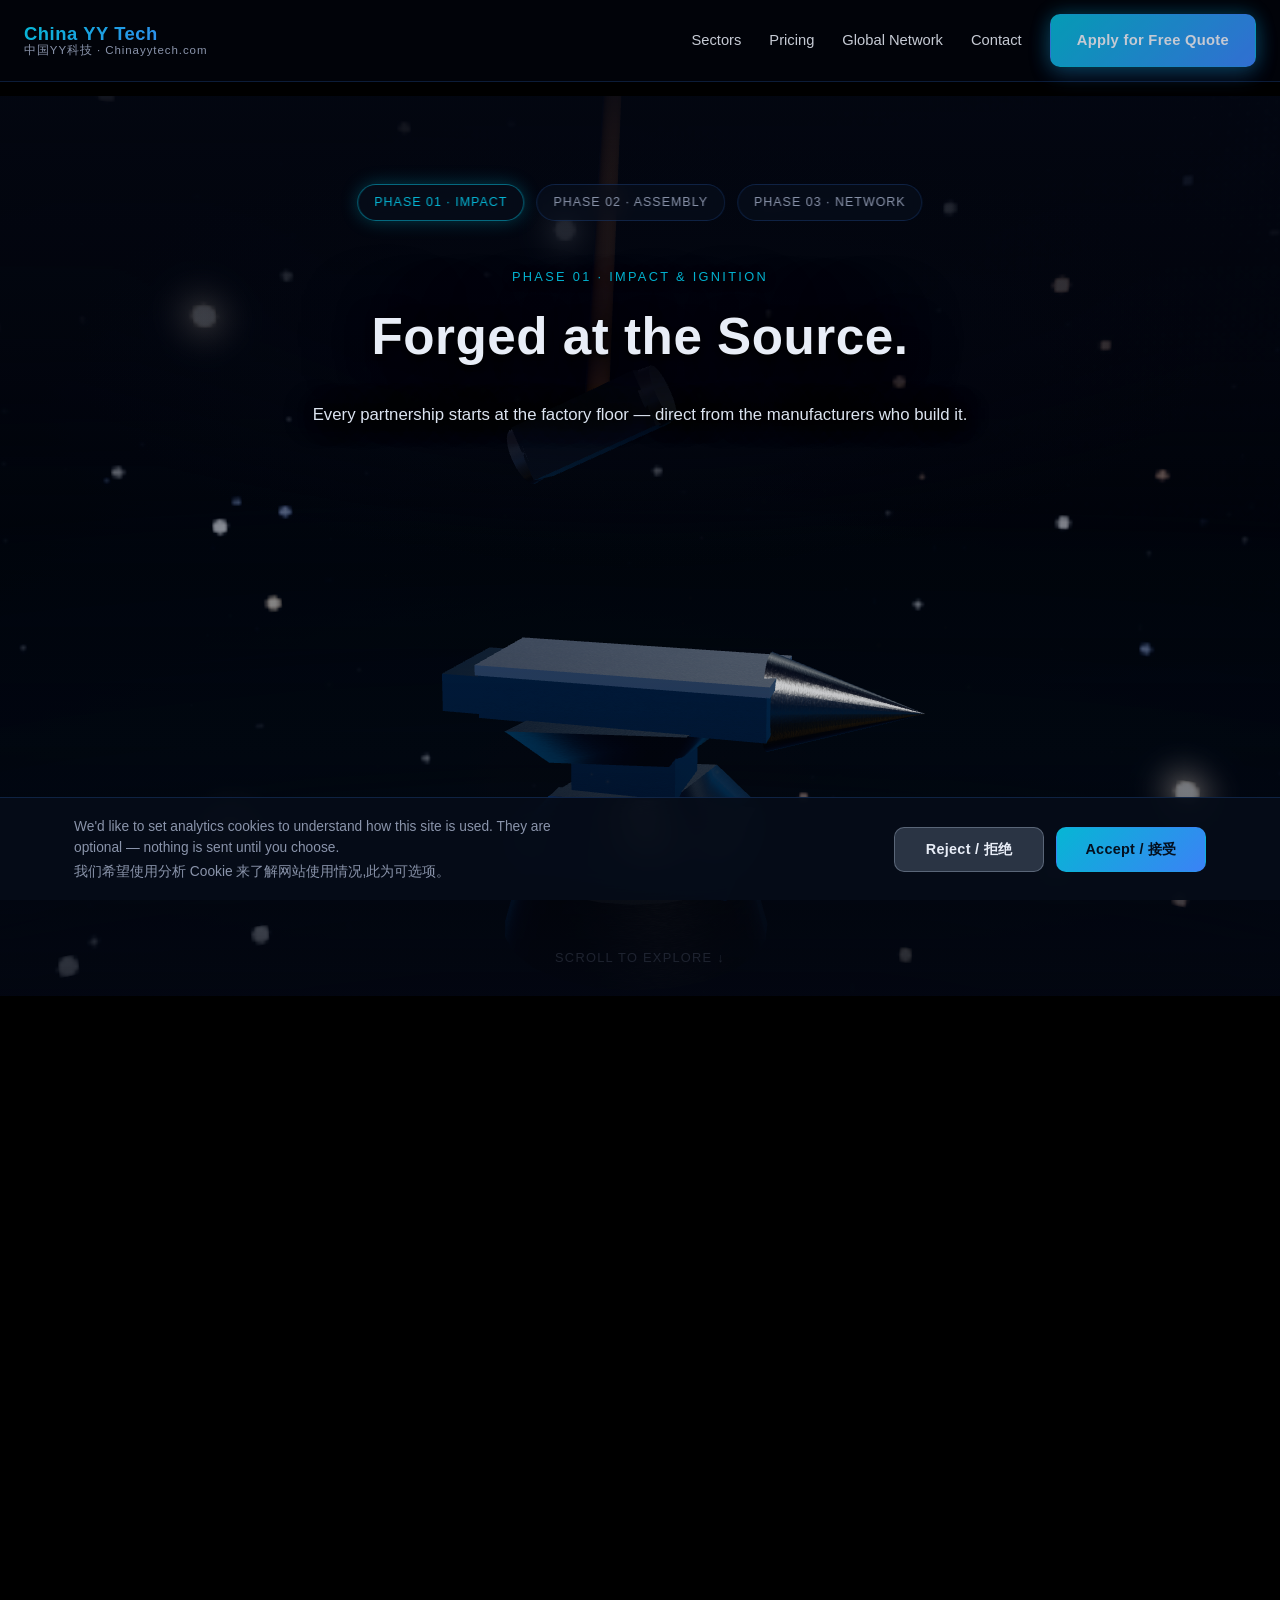
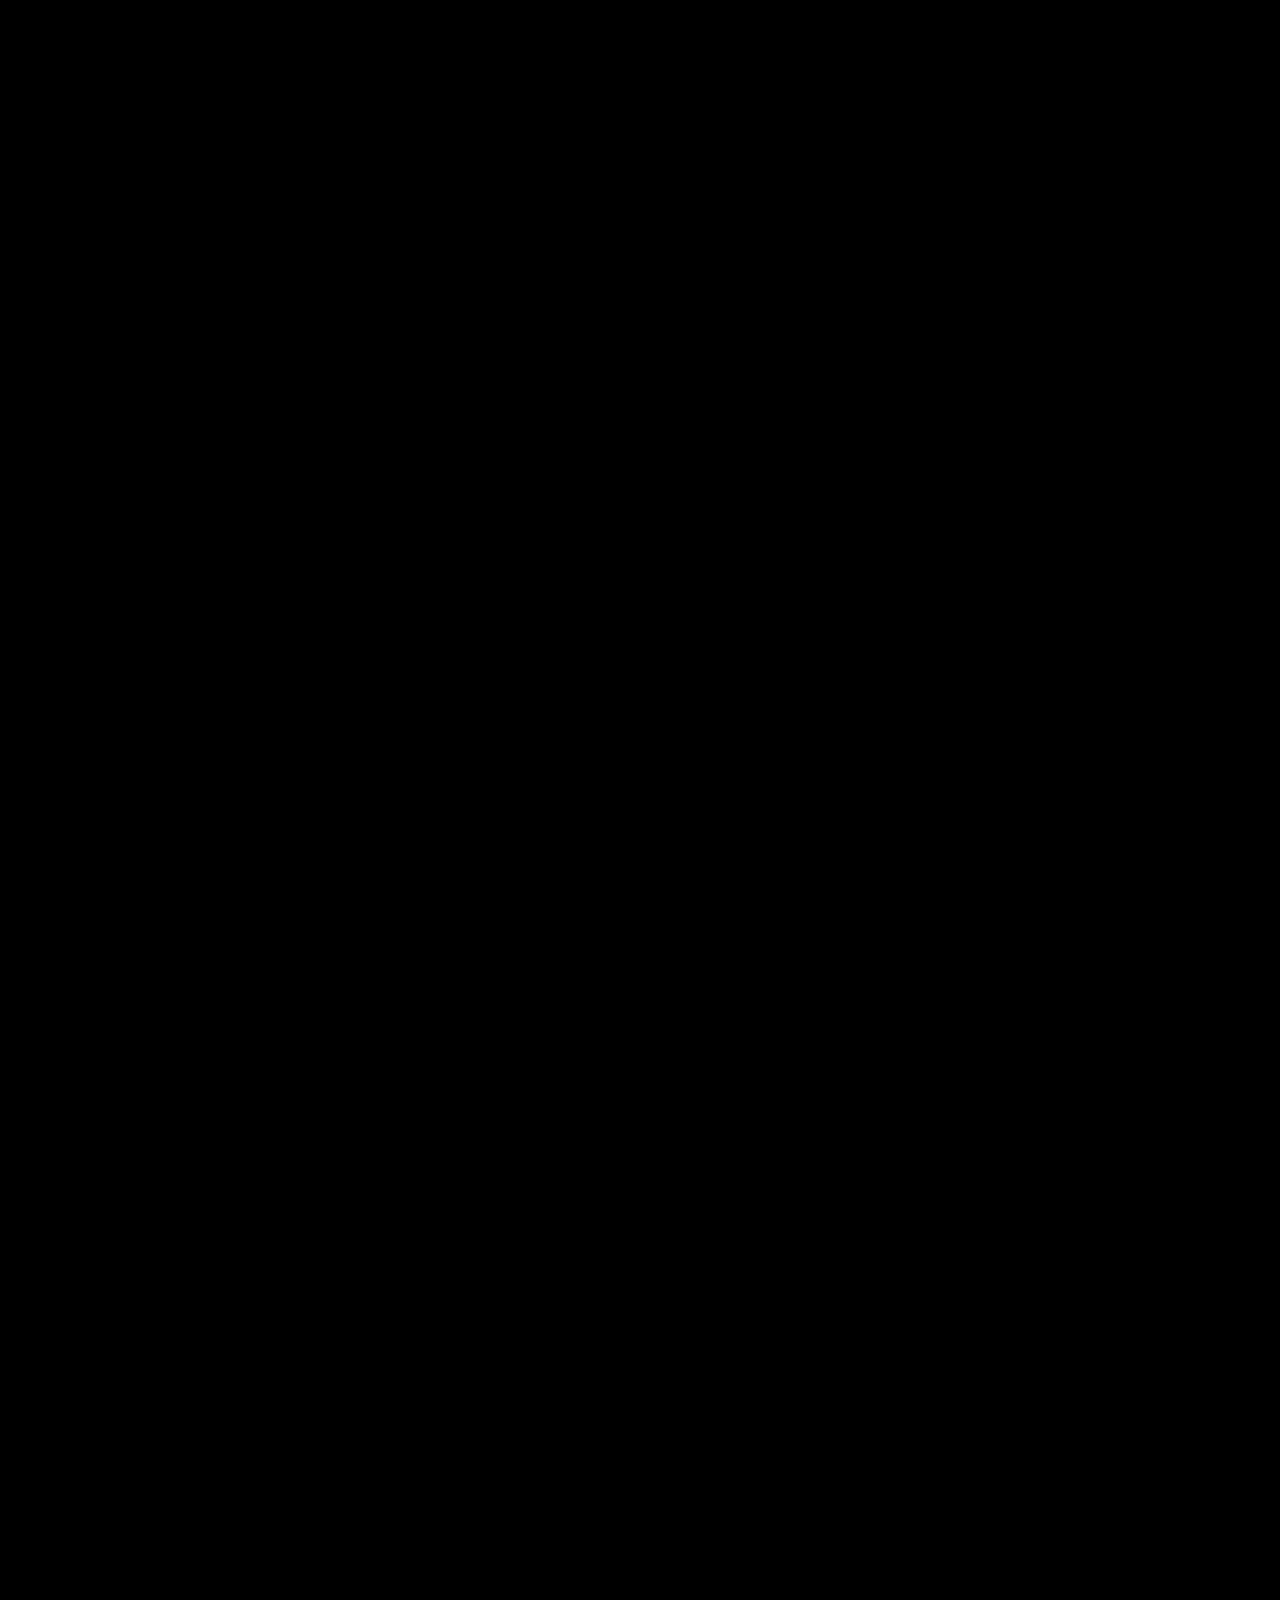
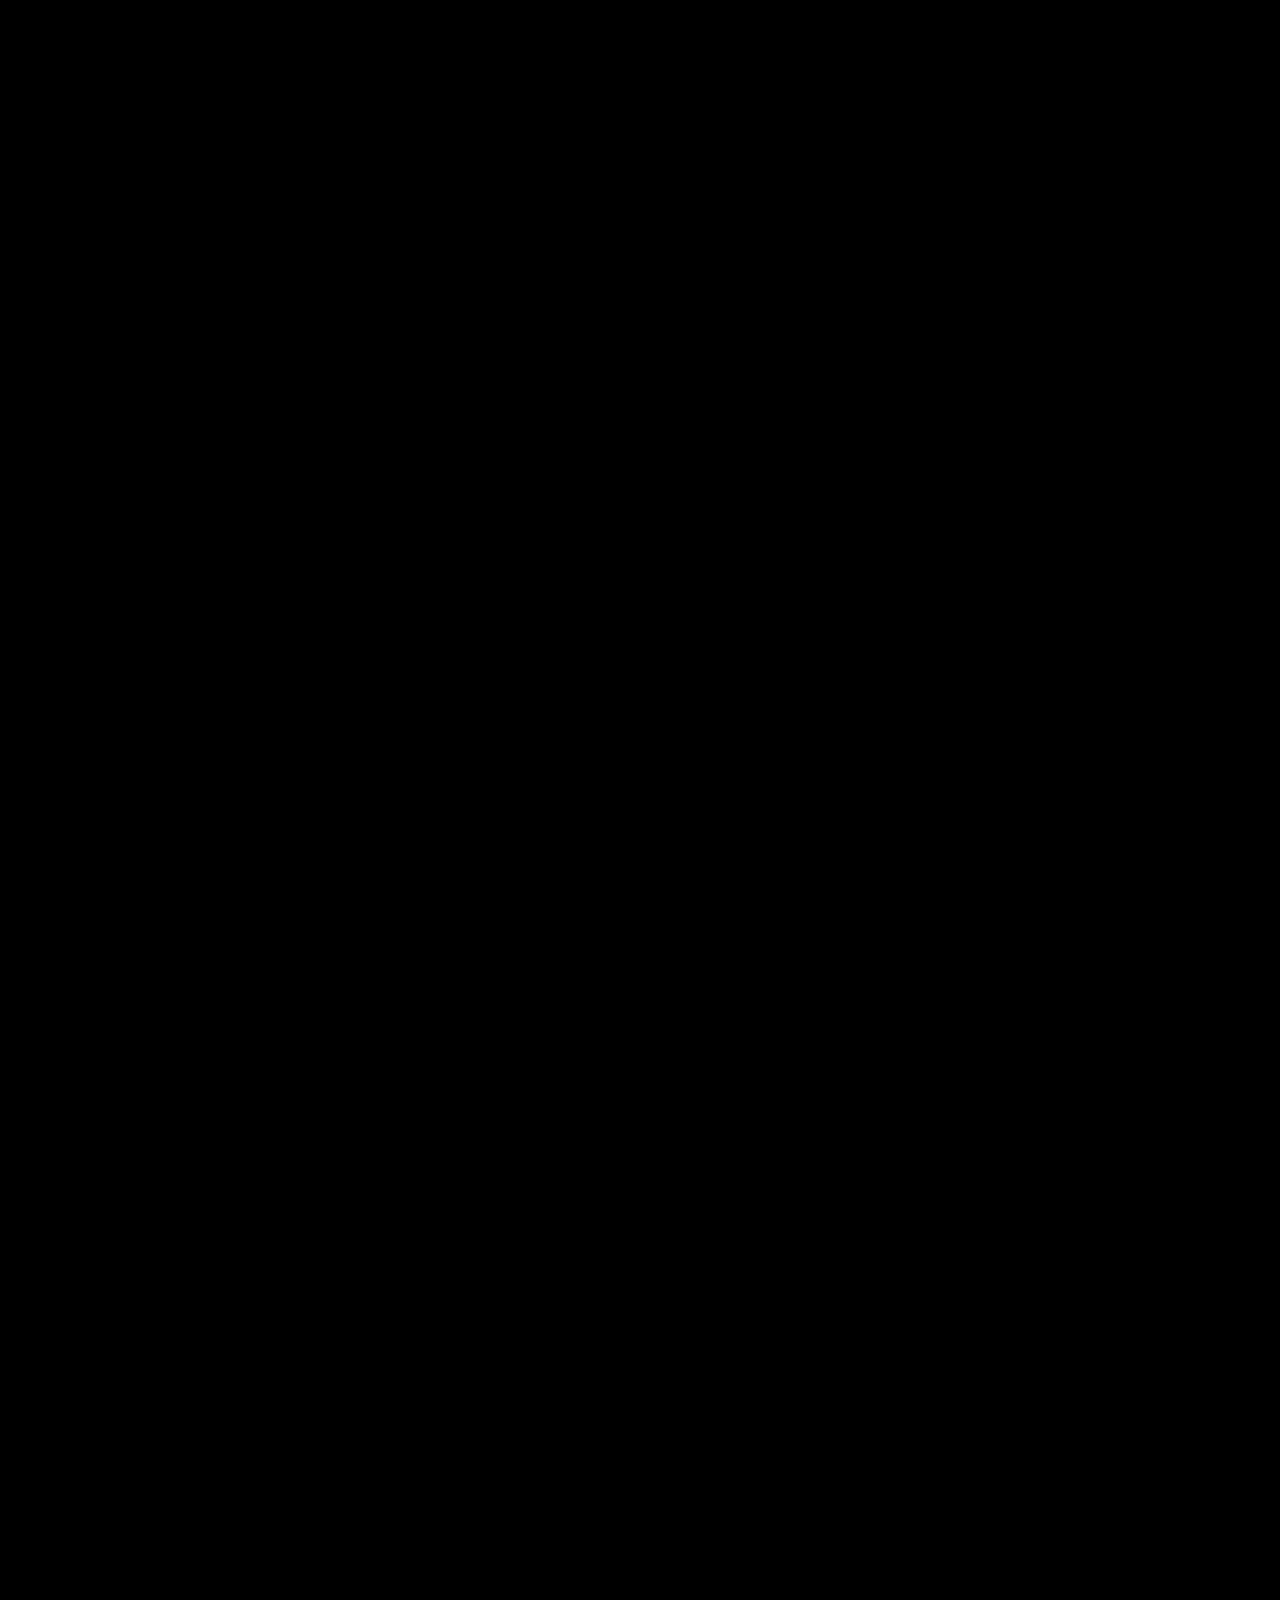
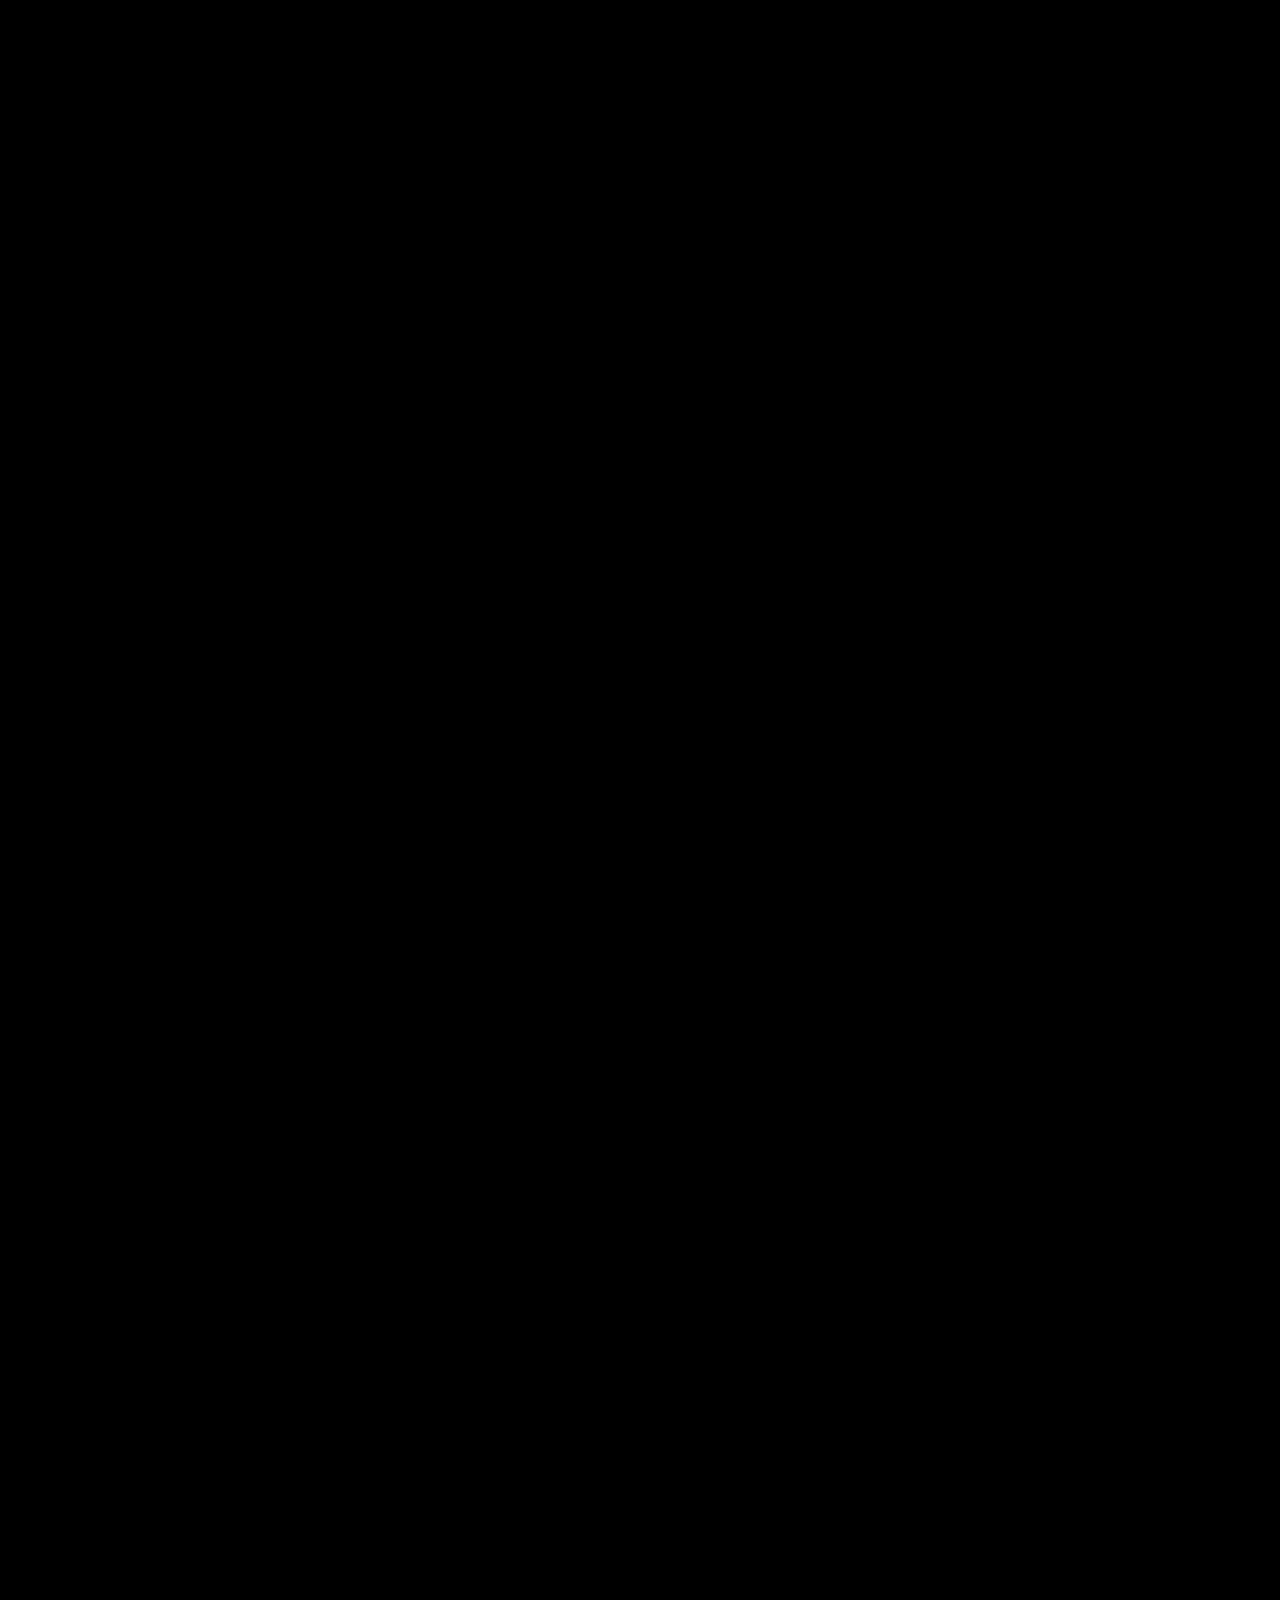
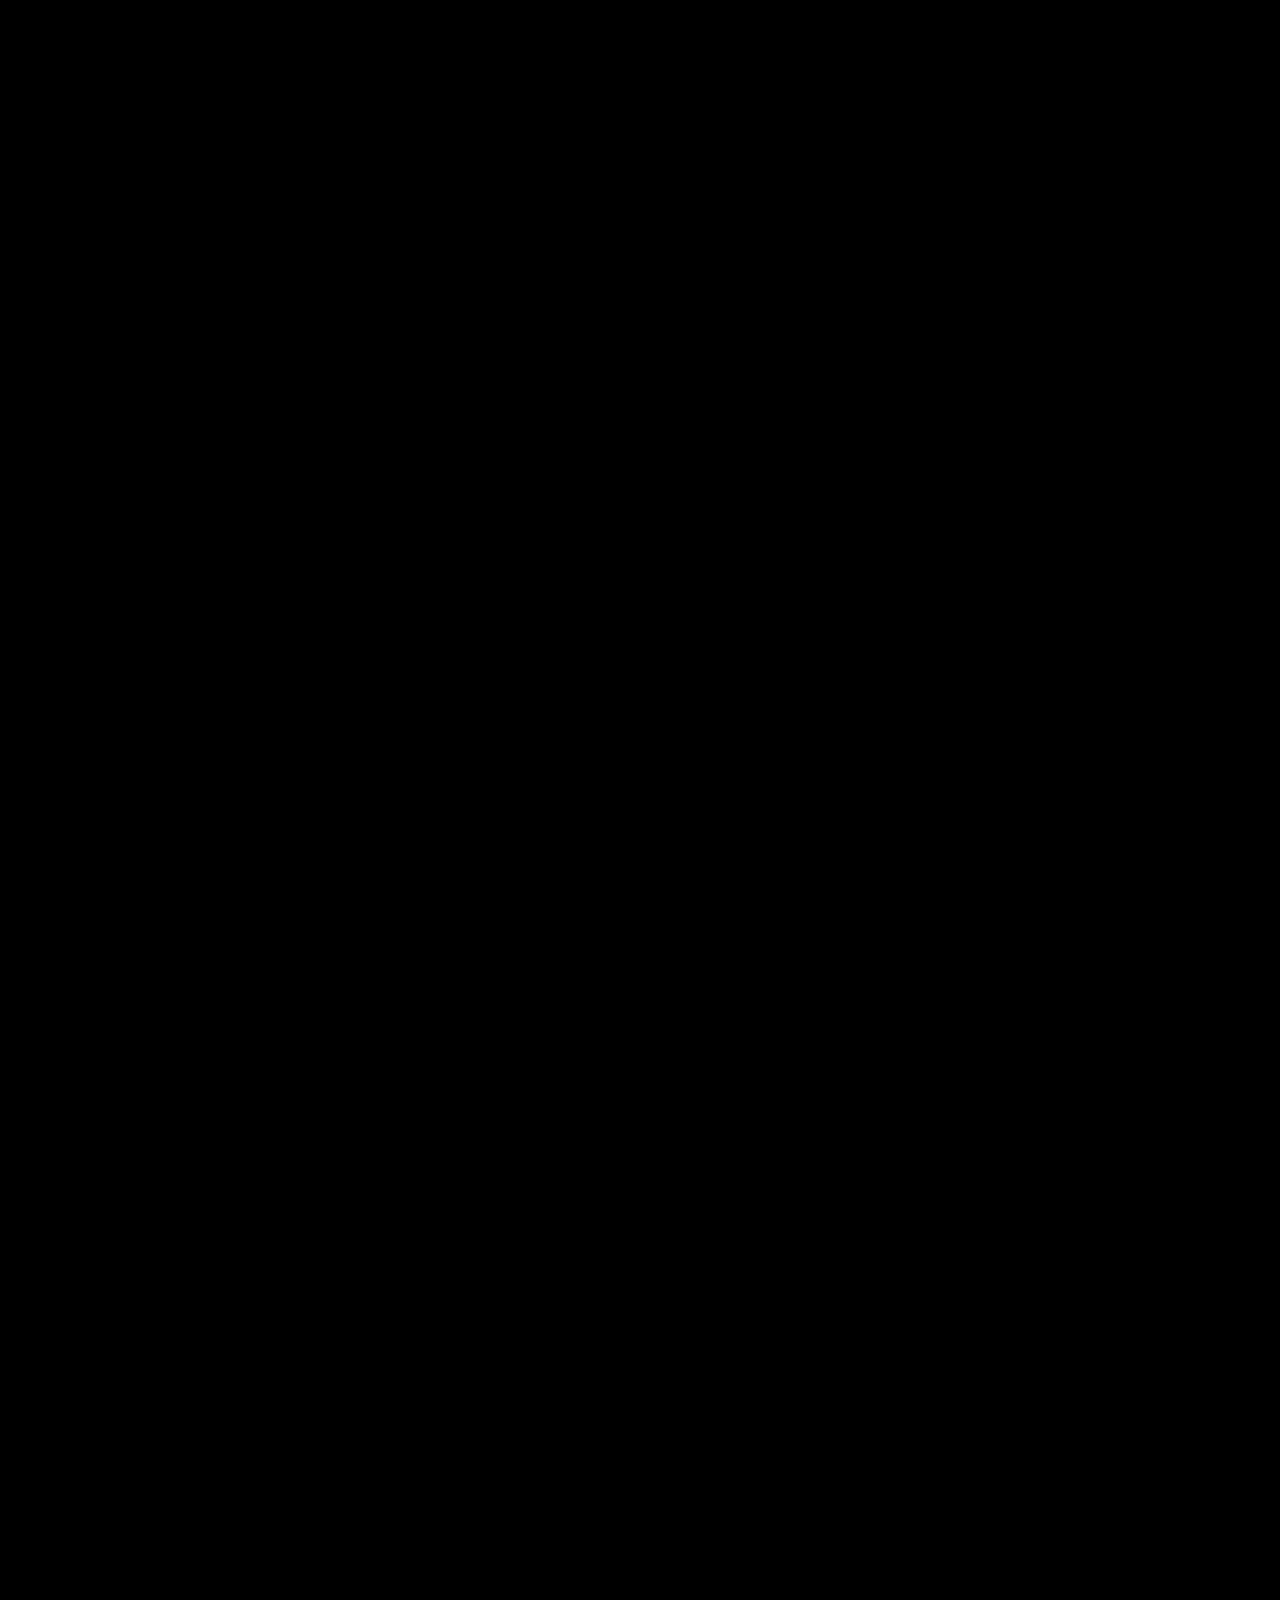
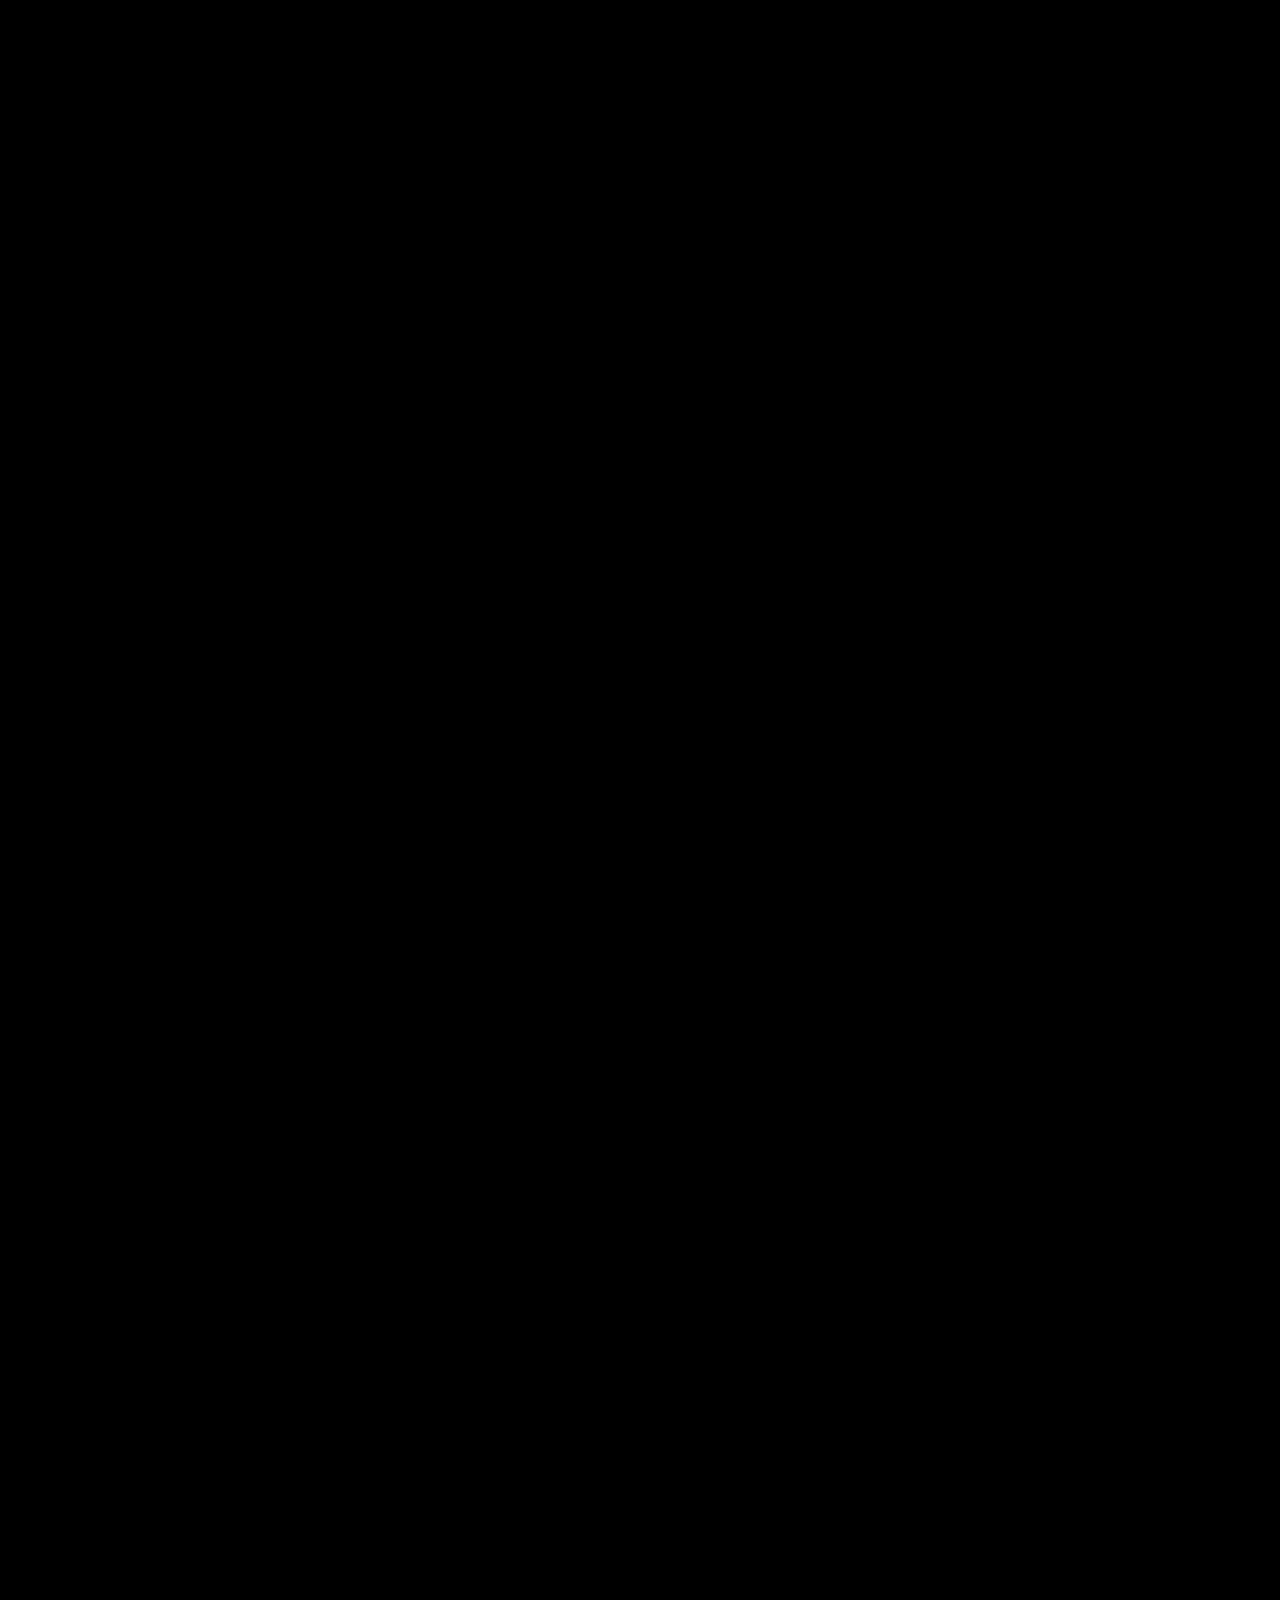
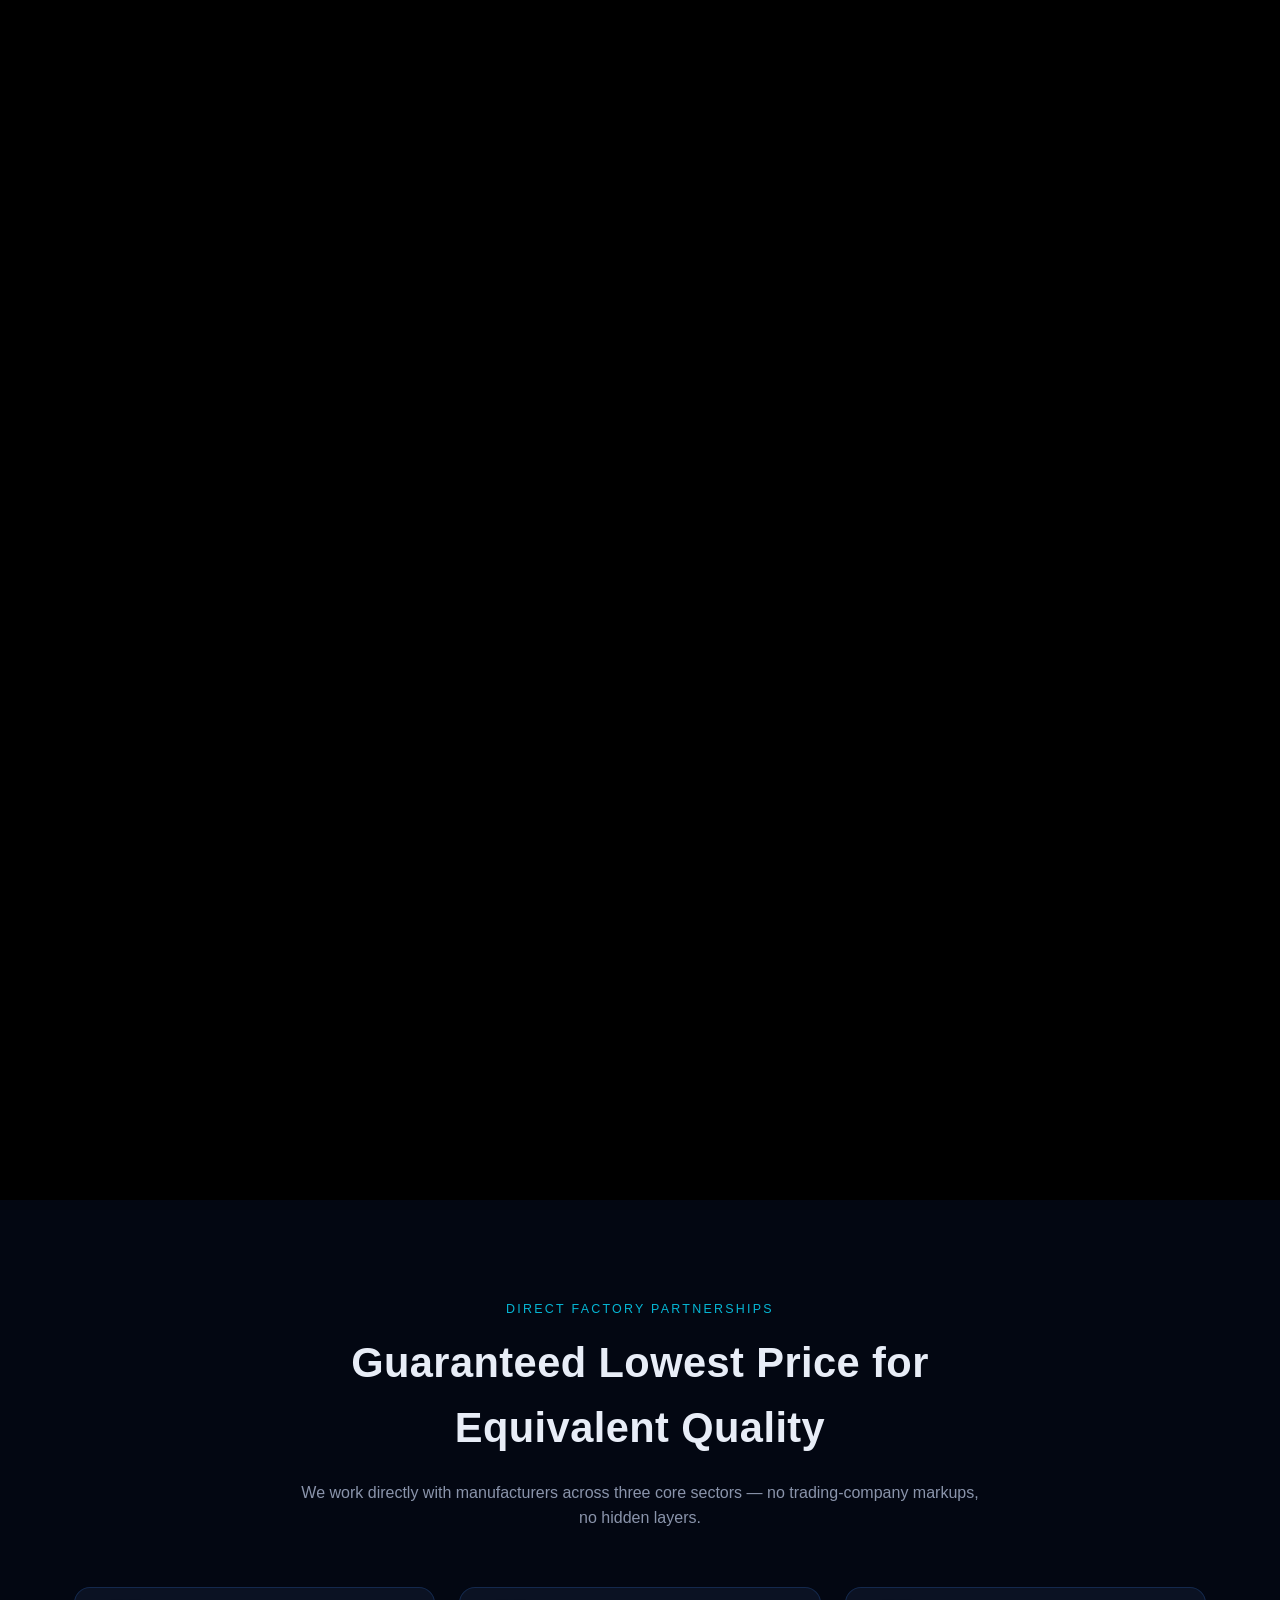
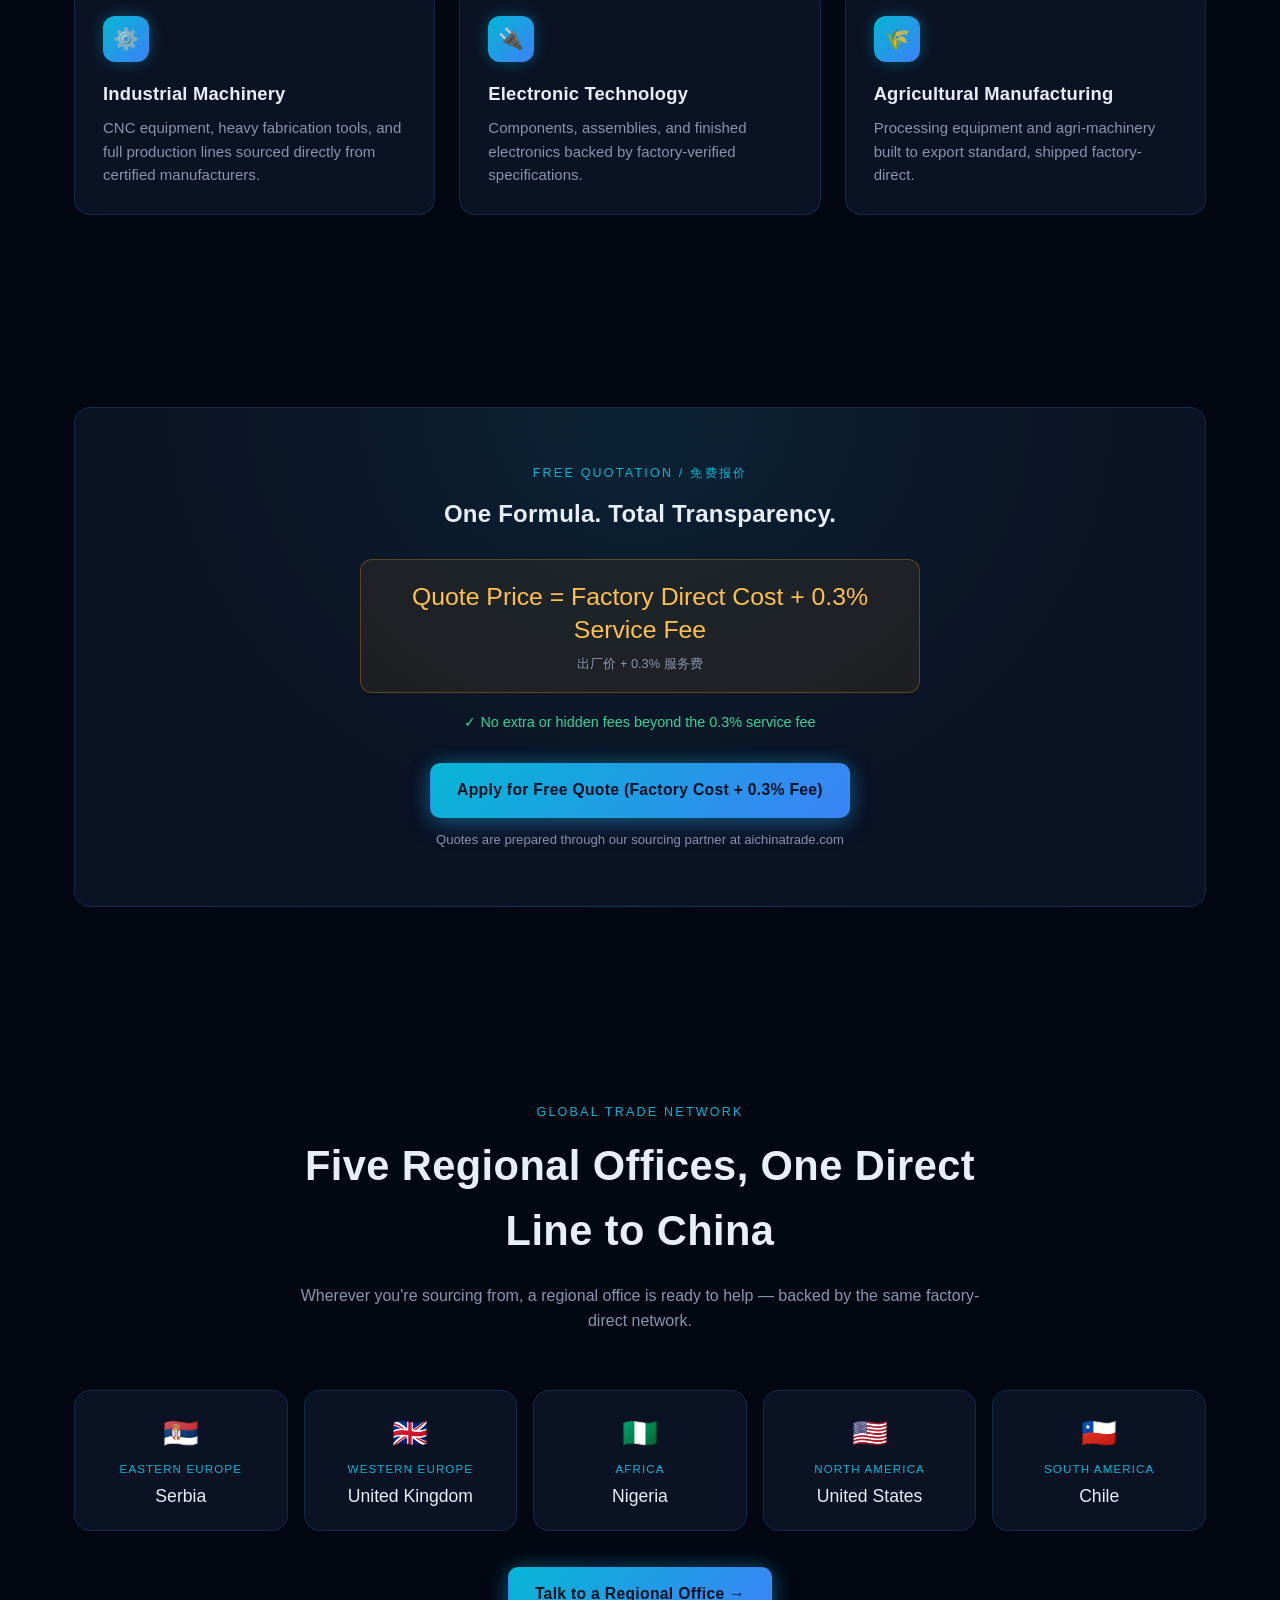
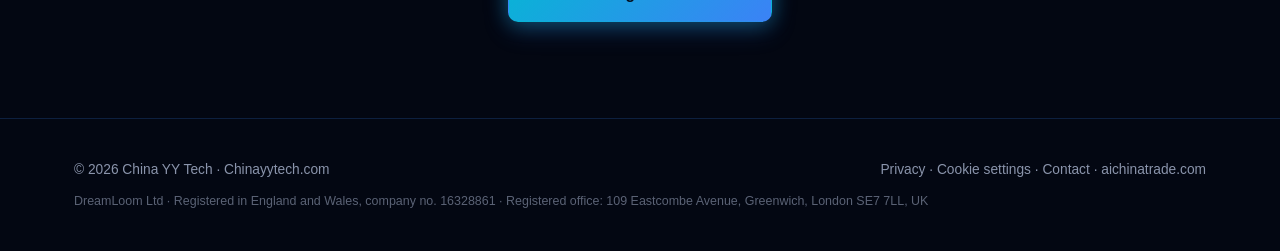
==== commit 97c77018: "Fix mobile/iPad layout breaking during hero scroll Plain vh is pinned to the browser's largest possi" ====
--- a/index.html
+++ b/index.html
@@ -16,8 +16,8 @@
 </script>
 <title>China YY Tech | Direct Factory Partnerships, Guaranteed Pricing</title>
 <meta name="description" content="China YY Tech connects global buyers directly with Chinese factories across industrial machinery, electronic technology, and agricultural manufacturing — transparent pricing at factory direct cost plus a flat 0.3% service fee." />
-<link rel="stylesheet" href="css/fonts.css?v=ca7e3b48621f" />
-<link rel="stylesheet" href="css/style.css?v=ca7e3b48621f" />
+<link rel="stylesheet" href="css/fonts.css?v=a04fec915d3f" />
+<link rel="stylesheet" href="css/style.css?v=a04fec915d3f" />
 </head>
 <body>
 
@@ -159,7 +159,7 @@
   </div>
 </div>
 
-<script defer src="js/consent.js?v=ca7e3b48621f"></script>
-<script type="module" src="js/main.js?v=ca7e3b48621f"></script>
+<script defer src="js/consent.js?v=a04fec915d3f"></script>
+<script type="module" src="js/main.js?v=a04fec915d3f"></script>
 </body>
 </html>
--- a/css/style.css
+++ b/css/style.css
@@ -209,10 +209,16 @@
 @media (max-width: 820px) {
   .storyboard { height: 820vh; }
 }
+/* dvh tracks the real visible area on mobile; plain vh is pinned to the
+   largest possible viewport, so on phones/iPads where the browser chrome
+   shows and hides while scrolling, vh leaves the sticky stage taller than
+   what's actually on screen (gaps, misaligned captions). Declared second so
+   browsers without dvh support keep the vh fallback above. */
 .storyboard__stage {
   position: sticky;
   top: 0;
   height: 100vh;
+  height: 100dvh;
   width: 100%;
   overflow: hidden;
   /* Base layer under the canvas: the stage still reads as designed if WebGL never paints. */
